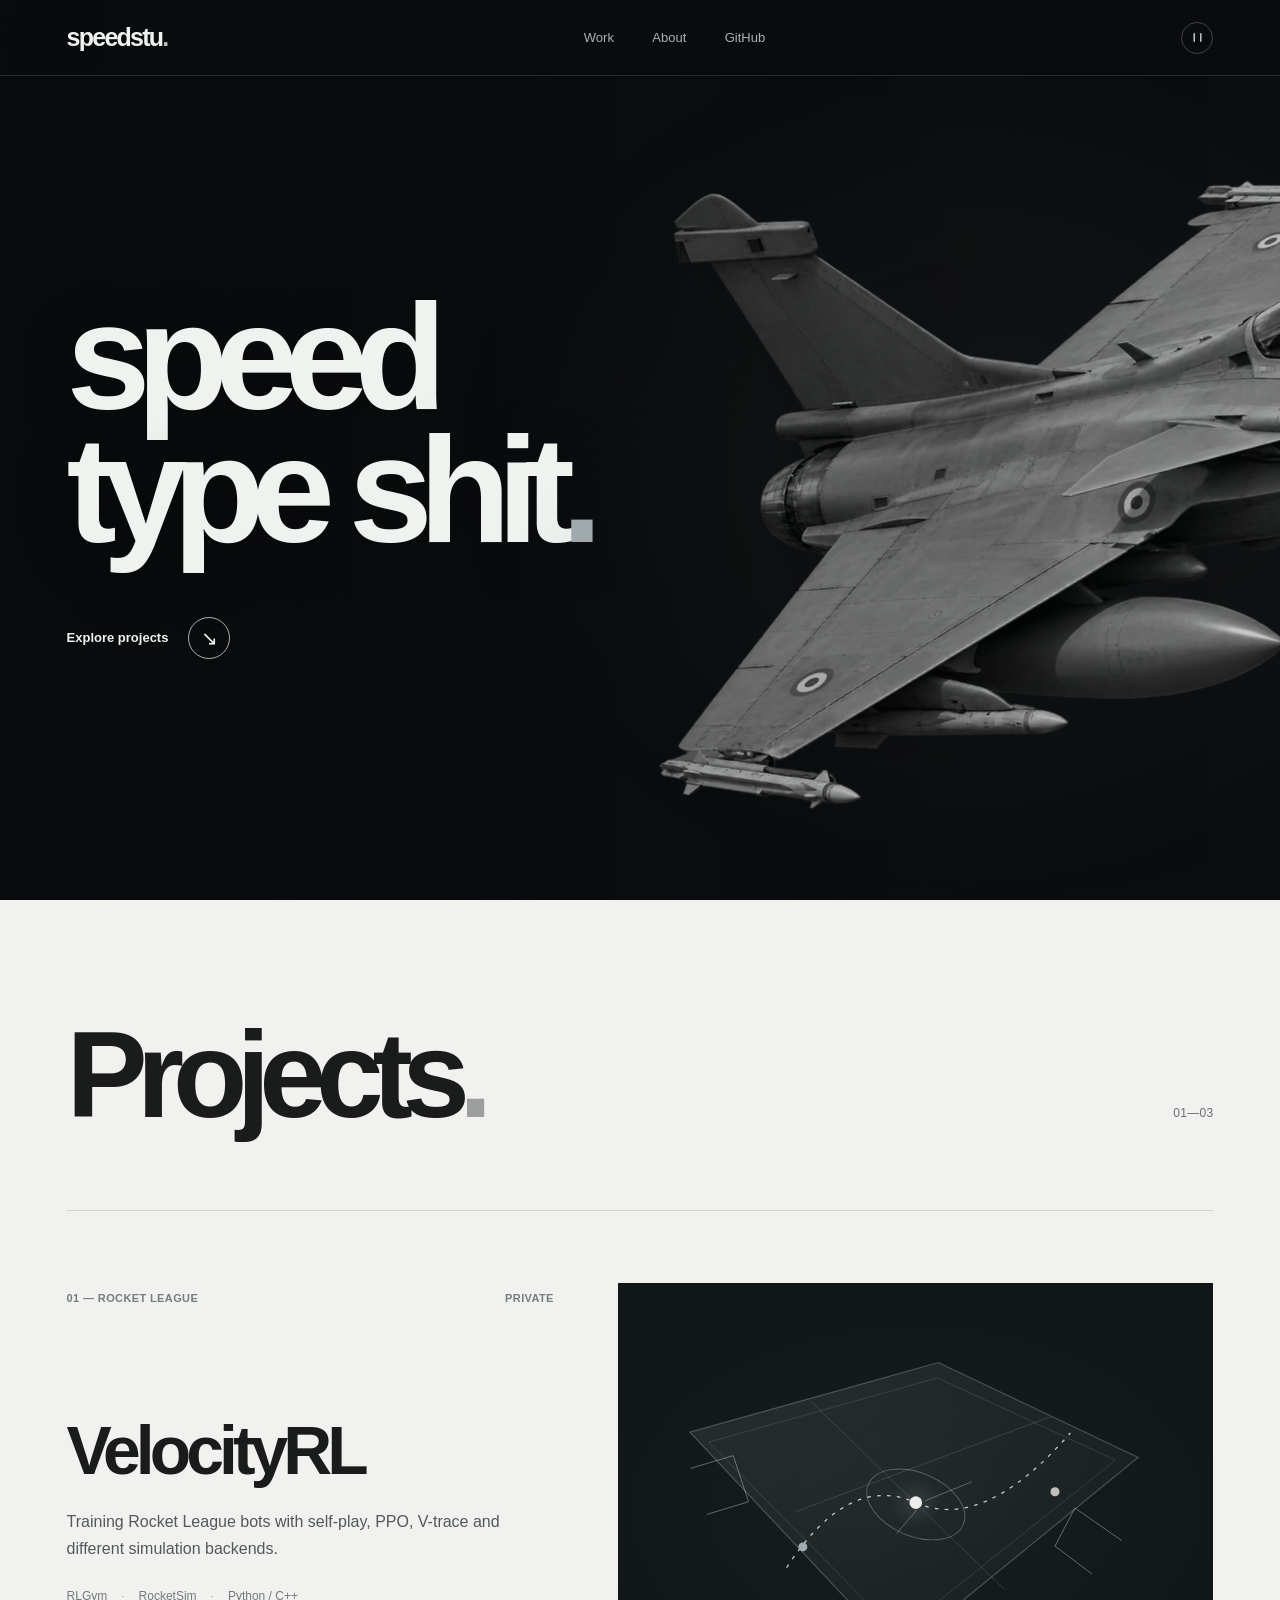
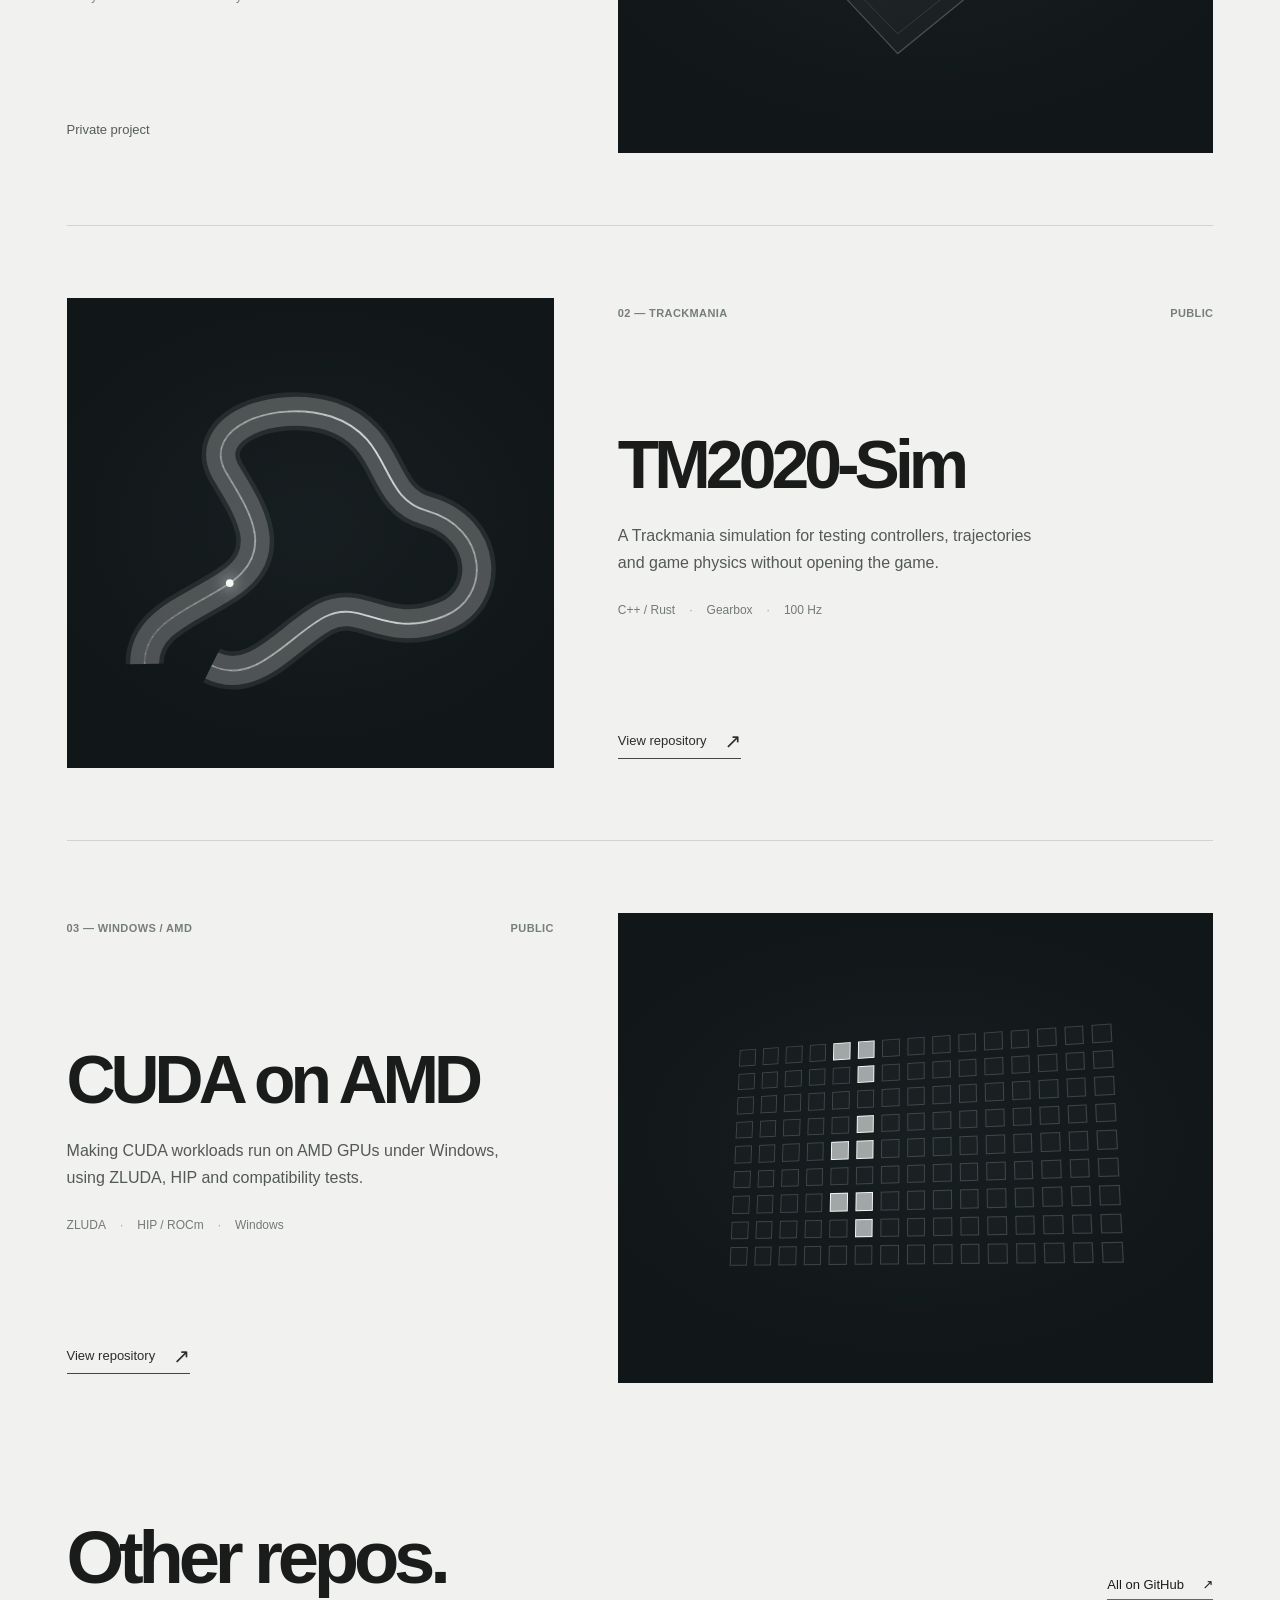
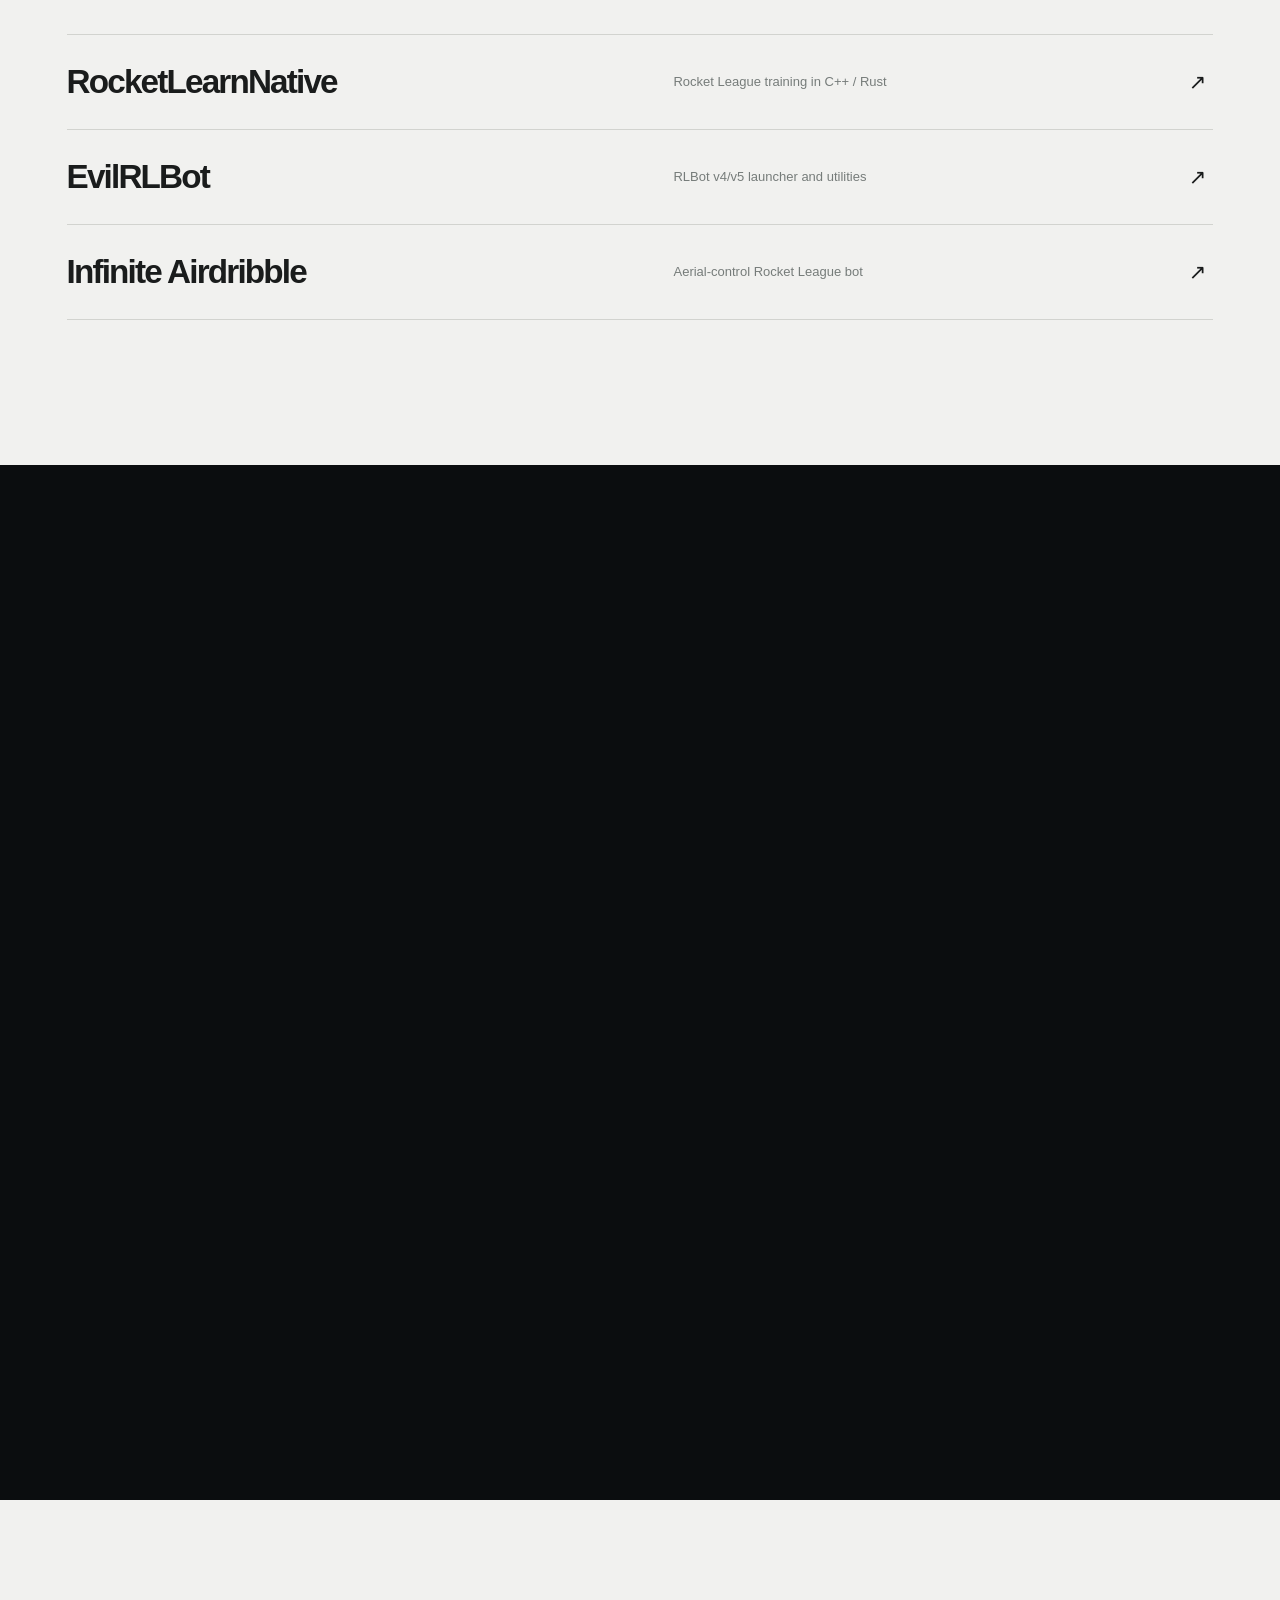
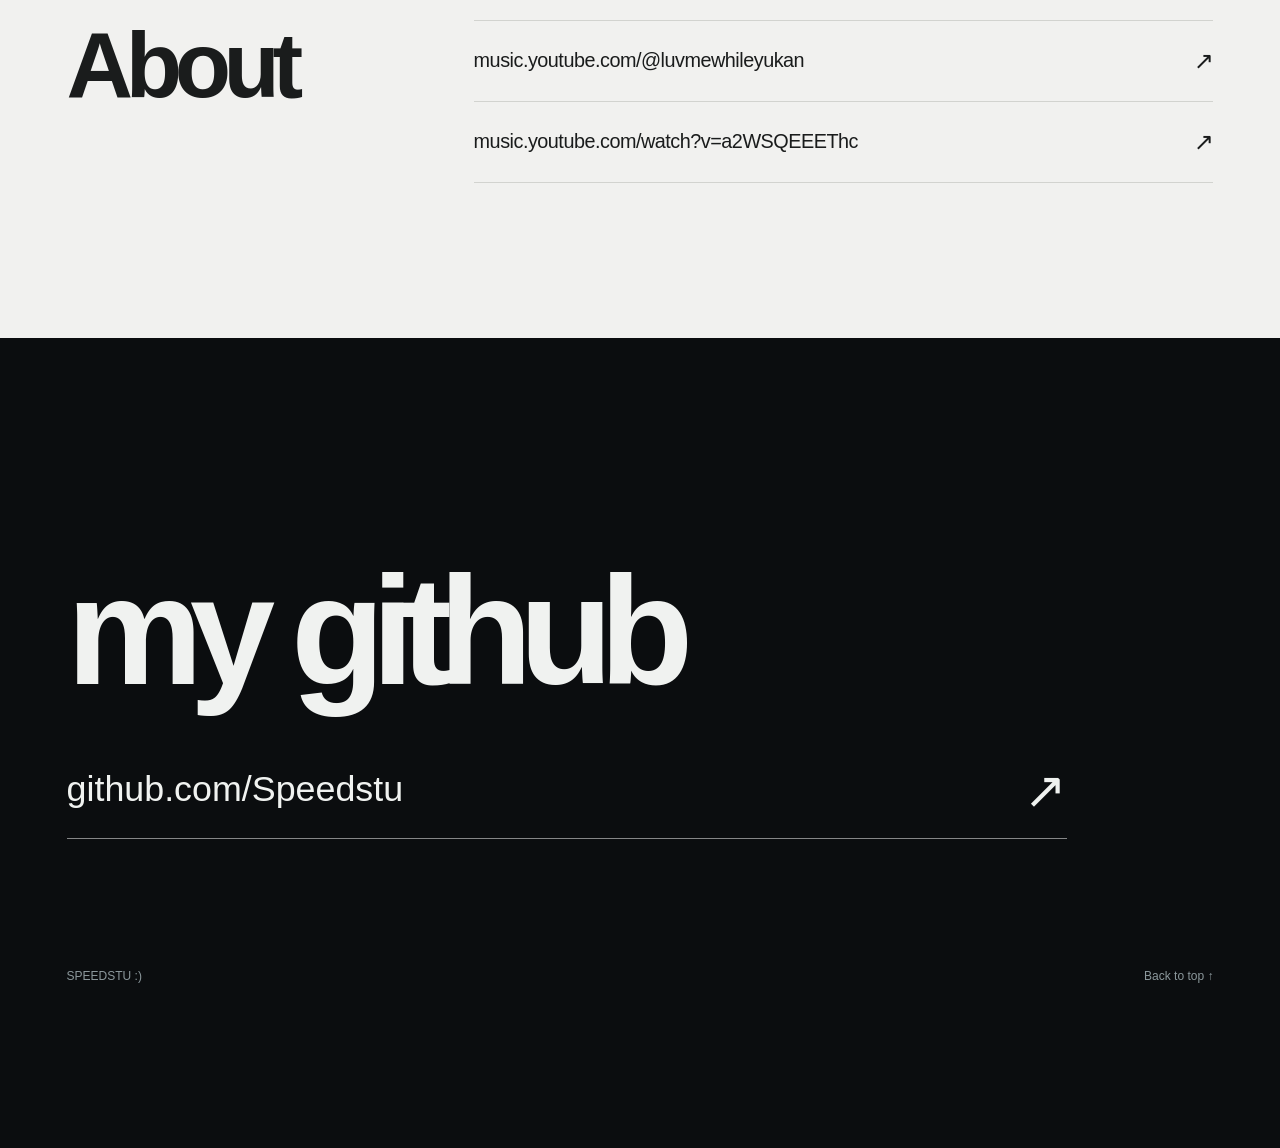
==== index.html @ c6d56dfe "Build editorial V10 with curated gallery and clean Marin interlude" ====
<!doctype html>
<html lang="en">
<head>
  <meta charset="utf-8">
  <meta name="viewport" content="width=device-width, initial-scale=1">
  <meta name="theme-color" content="#090b0e">
  <meta name="color-scheme" content="dark">
  <meta name="speedstu-version" content="10.0 — Editorial">
  <meta name="description" content="Speedstu. Rocket League bots, Trackmania simulation, and AMD GPU projects. Personal work, experiments, and code.">
  <meta property="og:type" content="website">
  <meta property="og:locale" content="en_US">
  <meta property="og:title" content="Speedstu — Projects">
  <meta property="og:description" content="Rocket League bots, racing simulations, and AMD GPU experiments.">
  <meta property="og:image" content="https://speedstu.tech/assets/hero-rafale.webp">
  <link rel="canonical" href="https://speedstu.tech/">
  <link rel="icon" href="assets/favicon.svg" type="image/svg+xml">
  <link rel="preload" as="image" type="image/webp" href="assets/rafale-v1.webp">
  <link rel="stylesheet" href="v10.css?v=10.0.0">
  <script src="v10.js?v=10.0.0" defer></script>
  <title>Speedstu — Projects</title>
</head>
<body>
  <a href="#projects" class="skip-link">Skip to projects</a>
  <div class="scene" aria-hidden="true">
    <canvas id="scene-gl"></canvas>
    <div class="scene-noise"></div>
    <div class="scene-glow"></div>
    <img id="scene-aircraft" src="assets/rafale-v1.webp" alt="" width="1650" height="929" decoding="async">
    <div class="scene-manga" id="scene-manga">
      <img src="assets/marin-kitagawa.webp" alt="" width="1920" height="1378" decoding="async" loading="lazy">
    </div>
    <div class="scene-shade"></div>
  </div>
  <div class="scroll-meter" aria-hidden="true"><span id="scroll-fill"></span></div>

  <header class="site-header" id="site-header">
    <a class="identity" href="#home" aria-label="Speedstu, back to top">speedstu<span class="identity-dot">.</span></a>
    <nav class="desktop-navigation" aria-label="Main navigation">
      <a href="#projects">Work</a>
      <a href="#about">About</a>
      <a href="#contact">GitHub</a>
    </nav>
    <div class="header-controls">
      <button id="motion-toggle" class="motion-toggle" type="button" aria-label="Pause background motion" aria-pressed="false">
        <svg viewBox="0 0 16 16" aria-hidden="true"><path d="M4.5 4v8m7-8v8" stroke="currentColor" stroke-width="1.5" stroke-linecap="round"/></svg>
        <span id="motion-label">Motion on</span>
      </button>
      <button class="menu-button" id="menu-toggle" type="button" aria-label="Open menu" aria-expanded="false" aria-controls="mobile-menu"><span></span><span></span></button>
    </div>
  </header>
  <nav class="mobile-menu" id="mobile-menu" aria-label="Mobile navigation" hidden>
    <a href="#projects">Work</a>
    <a href="#about">About</a>
    <a href="#contact">GitHub</a>
  </nav>

  <main id="page">
    <section class="hero" id="home" data-scene="flight">
      <div class="hero-center container">
        <h1>speed<br>type shit<span class="period">.</span></h1>
        <a class="round-link" href="#projects"><span>Explore projects</span><b aria-hidden="true">↘</b></a>
      </div>
    </section>

    <section class="projects" id="projects" data-scene="flow">
      <div class="container">
        <div class="section-heading reveal"><h2>Projects<span class="period">.</span></h2><span>01—03</span></div>

        <article class="feature reveal" id="project-velocity" data-project="arena" aria-labelledby="velocity-title">
          <div class="feature-copy">
            <div class="feature-top"><span>01 — ROCKET LEAGUE</span><span>PRIVATE</span></div>
            <div class="feature-main">
              <h3 id="velocity-title">VelocityRL</h3>
              <p>Training Rocket League bots with self-play, PPO, V-trace and different simulation backends.</p>
              <div class="tech-list"><span>RLGym</span><span>RocketSim</span><span>Python / C++</span></div>
            </div>
            <div class="feature-footer"><span>Private project</span></div>
          </div>
          <div class="feature-art arena-art" aria-label="Interactive illustrative Rocket League arena diagram" role="img">
            <svg class="arena-svg" viewBox="0 0 640 520" aria-hidden="true">
              <defs><linearGradient id="arena-floor" x1="0" y1="0" x2="1" y2="1"><stop stop-color="#ffffff" stop-opacity=".09"/><stop offset="1" stop-color="#ffffff" stop-opacity=".008"/></linearGradient></defs>
              <path d="M70 165 L345 88 L566 193 L300 410 Z" fill="url(#arena-floor)" stroke="#ffffff" stroke-opacity=".22" stroke-width="1.3"/>
              <path d="M91 176 L344 105 L541 196 L300 388 Z" fill="none" stroke="white" stroke-opacity=".13"/>
              <path d="M205 132 L418 339 M187 253 L469 148" stroke="white" stroke-opacity=".14"/>
              <ellipse cx="320" cy="245" rx="57" ry="35" transform="rotate(23 320 245)" stroke="white" stroke-opacity=".28" fill="none"/>
              <path d="M71 205 L118 191 L135 242 L89 256 M515 322 L474 291 L496 249 L548 285" fill="none" stroke="#ffffff" stroke-opacity=".38"/>
              <path class="arena-trajectory" d="M177 315 Q245 210 320 243 T491 166" fill="none" stroke="white" stroke-opacity=".75" stroke-width="1.4" stroke-dasharray="4 7"/>
              <circle class="arena-ball-glow" cx="320" cy="243" r="19" fill="#fff" fill-opacity=".075"/>
              <circle class="arena-ball" cx="320" cy="243" r="7" fill="#ececeb"/>
              <path d="M330 241 L382 220 M321 251 L299 277" stroke="white" stroke-opacity=".32"/>
              <circle class="arena-player" cx="195" cy="292" r="5" fill="#9fabae"/>
              <circle cx="474" cy="231" r="5" fill="#c1bdba"/>
            </svg>
          </div>
        </article>

        <article class="feature reveal" id="project-track" data-project="track" aria-labelledby="track-title">
          <div class="feature-copy">
            <div class="feature-top"><span>02 — TRACKMANIA</span><span>PUBLIC</span></div>
            <div class="feature-main">
              <h3 id="track-title">TM2020-Sim</h3>
              <p>A Trackmania simulation for testing controllers, trajectories and game physics without opening the game.</p>
              <div class="tech-list"><span>C++ / Rust</span><span>Gearbox</span><span>100 Hz</span></div>
            </div>
            <div class="feature-footer"><a href="https://github.com/Speedstu/TM2020-Sim-V1" target="_blank" rel="noopener noreferrer">View repository <span aria-hidden="true">↗</span></a></div>
          </div>
          <div class="feature-art track-art" aria-label="Animated illustrative racing trajectory diagram" role="img">
            <svg viewBox="0 0 640 520" aria-hidden="true" class="track-svg">
              <defs><linearGradient id="path-glow" x1="0" x2="1"><stop stop-color="#ffffff" stop-opacity=".13"/><stop offset=".7" stop-color="#ffffff" stop-opacity=".75"/><stop offset="1" stop-color="#ffffff" stop-opacity=".4"/></linearGradient></defs>
              <path d="M102 432 C101 378 160 361 209 329 C277 286 240 232 208 179 C177 122 270 84 347 107 C430 135 408 213 473 231 C554 254 557 345 496 369 C418 401 388 345 339 370 C292 394 247 462 190 434" fill="none" stroke="#ffffff" stroke-opacity=".08" stroke-width="50"/>
              <path d="M102 432 C101 378 160 361 209 329 C277 286 240 232 208 179 C177 122 270 84 347 107 C430 135 408 213 473 231 C554 254 557 345 496 369 C418 401 388 345 339 370 C292 394 247 462 190 434" fill="none" stroke="#ffffff" stroke-opacity=".19" stroke-width="38"/>
              <path d="M102 432 C101 378 160 361 209 329 C277 286 240 232 208 179 C177 122 270 84 347 107 C430 135 408 213 473 231 C554 254 557 345 496 369 C418 401 388 345 339 370 C292 394 247 462 190 434" fill="none" stroke="#ffffff" stroke-opacity=".25" stroke-dasharray="3 9" stroke-width="1.2"/>
              <path id="track-path" d="M102 432 C101 378 160 361 209 329 C277 286 240 232 208 179 C177 122 270 84 347 107 C430 135 408 213 473 231 C554 254 557 345 496 369 C418 401 388 345 339 370 C292 394 247 462 190 434" fill="none" stroke="url(#path-glow)" stroke-width="2.5"/>
              <circle class="track-runner-glow" cx="102" cy="432" r="16" fill="white" fill-opacity=".09"/>
              <circle class="track-runner" cx="102" cy="432" r="5" fill="#f6f6f3"/>
            </svg>
          </div>
        </article>

        <article class="feature reveal" id="project-cuda" data-project="compute" aria-labelledby="cuda-title">
          <div class="feature-copy">
            <div class="feature-top"><span>03 — WINDOWS / AMD</span><span>PUBLIC</span></div>
            <div class="feature-main">
              <h3 id="cuda-title">CUDA on AMD</h3>
              <p>Making CUDA workloads run on AMD GPUs under Windows, using ZLUDA, HIP and compatibility tests.</p>
              <div class="tech-list"><span>ZLUDA</span><span>HIP / ROCm</span><span>Windows</span></div>
            </div>
            <div class="feature-footer"><a href="https://github.com/Speedstu/CUDA-for-AMD-Windows" target="_blank" rel="noopener noreferrer">View repository <span aria-hidden="true">↗</span></a></div>
          </div>
          <div class="feature-art compute-art" aria-label="Interactive abstract GPU compute-grid diagram" role="img">
            <div class="compute-matrix" id="compute-matrix" aria-hidden="true"></div>
          </div>
        </article>
      </div>
    </section>

    <section class="more" id="more" data-scene="flow">
      <div class="container">
        <div class="more-head reveal"><h2>Other repos.</h2><a href="https://github.com/Speedstu?tab=repositories" target="_blank" rel="noopener noreferrer">All on GitHub <span aria-hidden="true">↗</span></a></div>
        <div class="repo-list">
          <a class="repo-item reveal" href="https://github.com/Speedstu/RocketLearnNative" target="_blank" rel="noopener noreferrer"><span class="repo-name">RocketLearnNative</span><span class="repo-desc">Rocket League training in C++ / Rust</span><span class="repo-arrow">↗</span></a>
          <a class="repo-item reveal" href="https://github.com/Speedstu/EvilRLBot" target="_blank" rel="noopener noreferrer"><span class="repo-name">EvilRLBot</span><span class="repo-desc">RLBot v4/v5 launcher and utilities</span><span class="repo-arrow">↗</span></a>
          <a class="repo-item reveal" href="https://github.com/Speedstu/infinite-airdribble-rocket-league-bot" target="_blank" rel="noopener noreferrer"><span class="repo-name">Infinite Airdribble</span><span class="repo-desc">Aerial-control Rocket League bot</span><span class="repo-arrow">↗</span></a>
        </div>
      </div>
    </section>

    <section class="marin-section" id="marin" data-scene="manga"
      role="img" aria-label="Full-screen monochrome manga illustration of Marin Kitagawa"></section>

    <section class="intro" id="about" data-scene="about">
      <div class="container intro-grid">
        <h2>About</h2>
        <div class="music-links">
          <a href="https://music.youtube.com/@luvmewhileyukan" target="_blank" rel="noopener noreferrer">
            <span>music.youtube.com/@luvmewhileyukan</span><span aria-hidden="true">↗</span>
          </a>
          <a href="https://music.youtube.com/watch?v=a2WSQEEEThc" target="_blank" rel="noopener noreferrer">
            <span>music.youtube.com/watch?v=a2WSQEEEThc</span><span aria-hidden="true">↗</span>
          </a>
        </div>
      </div>
    </section>

    <section class="contact" id="contact" data-scene="finish">
      <div class="container contact-inner">
        <h2>my github</h2>
        <a class="contact-cta" href="https://github.com/Speedstu" target="_blank" rel="noopener noreferrer"><span>github.com/Speedstu</span><span class="contact-arrow" aria-hidden="true">↗</span></a>
        <div class="contact-bottom"><span>SPEEDSTU :)</span><a href="#home">Back to top ↑</a></div>
      </div>
    </section>
  </main>
</body>
</html>
---- v10.css ----
/* speedstu.tech / Editorial v10
   Built on a restrained system: one font, two backgrounds, one accent tone.
   A reference to editorial portfolio templates, not a template clone. */
:root{
  color-scheme:light dark;
  --night:#0b0d0f;
  --night-soft:#111518;
  --paper:#f1f1ef;
  --paper-ink:#1a1c1c;
  --paper-muted:#696e6e;
  --ink:#f0f2f0;
  --muted:#a7adad;
  --stroke:rgba(255,255,255,.16);
  --paper-stroke:#d2d3cf;
  --side:clamp(24px,5.2vw,90px);
  --ease:cubic-bezier(.22,1,.36,1);
}
*,*::before,*::after{box-sizing:border-box}
html{scroll-behavior:smooth;scroll-padding-top:74px}
body{margin:0;overflow-x:clip;background:var(--night);color:var(--ink);font-family:"Helvetica Neue",Arial,system-ui,sans-serif;-webkit-font-smoothing:antialiased}
a{color:inherit;text-decoration:none}
button{font:inherit;cursor:pointer}
a:focus-visible,button:focus-visible{outline:2px solid #fff;outline-offset:4px}
h1,h2,h3,p{margin:0}
::selection{color:#101212;background:#f1f1ed}
.container{max-width:1600px;padding-inline:var(--side);margin-inline:auto}
.skip-link{position:fixed;top:-150px;left:22px;background:white;color:black;padding:13px 18px;z-index:1000}
.skip-link:focus{top:20px}

/* One shared animated composition. Project content always remains legible. */
.scene{position:fixed;inset:0;overflow:hidden;background:var(--night);pointer-events:none;z-index:0;isolation:isolate}
.scene-glow,.scene-noise,.scene-shade,.scene-manga{position:absolute;inset:0}
#scene-gl{position:absolute;inset:0;width:100%;height:100%;opacity:.72;pointer-events:none}
.scene-glow{background:radial-gradient(ellipse 58% 66% at 78% 52%,rgba(65,71,73,.15),transparent 73%)}
.scene-noise{opacity:.11;z-index:4;background-image:url("data:image/svg+xml,%3Csvg viewBox='0 0 180 180' xmlns='http://www.w3.org/2000/svg'%3E%3Cfilter id='f'%3E%3CfeTurbulence type='fractalNoise' baseFrequency='.72' numOctaves='3' seed='6' stitchTiles='stitch'/%3E%3C/filter%3E%3Crect width='100%25' height='100%25' filter='url(%23f)' opacity='.18'/%3E%3C/svg%3E");mix-blend-mode:soft-light}
#scene-aircraft{position:absolute;left:50%;top:50%;z-index:2;width:min(126vw,1900px);max-width:none;height:auto;object-fit:contain;transform:translate(-50%,-50%);opacity:.8;filter:grayscale(1) contrast(1.04) drop-shadow(0 20px 40px rgba(0,0,0,.16));will-change:transform,opacity}
.scene-manga{z-index:3;opacity:0;visibility:hidden;background:#f7f7f5}
.scene-manga img{width:100%;height:100%;display:block;object-fit:cover;object-position:50% 43%;filter:grayscale(1);transform:scale(1.04);will-change:transform}
.scene-shade{z-index:5;opacity:.45;background:linear-gradient(90deg,rgba(5,7,8,.55) 0%,rgba(7,8,9,.16) 62%,transparent 95%);transition:opacity .35s ease}
.scroll-meter{position:fixed;inset:0 0 auto;height:2px;pointer-events:none;z-index:95}
.scroll-meter span{display:block;width:100%;height:100%;background:#e9f0ee;transform-origin:left center;transform:scaleX(0)}
main{position:relative;z-index:2}

/* Header: fixed dark navigation; no huge panels, badges or fake telemetry. */
.site-header{position:fixed;left:0;right:0;top:0;height:76px;padding:0 var(--side);display:flex;align-items:center;justify-content:space-between;z-index:90;background:rgba(10,12,14,.81);border-bottom:1px solid rgba(255,255,255,.12);backdrop-filter:blur(17px)}
.site-header.is-scrolled{height:70px;background:rgba(10,12,14,.95)}
.identity{font-size:25px;letter-spacing:-.07em;font-weight:745;line-height:1}
.identity-dot{color:#b5bdbe}
.desktop-navigation{display:flex;align-items:center;gap:clamp(25px,3vw,52px)}
.desktop-navigation a{color:#abb2b2;font-weight:520;font-size:13px;transition:color .25s;position:relative}
.desktop-navigation a:hover,.desktop-navigation a.is-active{color:#fff}
.desktop-navigation a::after{content:"";position:absolute;bottom:-13px;left:0;width:100%;height:1px;background:#fff;transform:scaleX(0);transform-origin:left;transition:transform .3s var(--ease)}
.desktop-navigation a:hover::after,.desktop-navigation a.is-active::after{transform:scaleX(1)}
.header-controls{display:flex;align-items:center;gap:16px}
.motion-toggle{width:32px;height:32px;border:1px solid rgba(255,255,255,.22);border-radius:50%;display:grid;place-items:center;background:transparent;color:#cdd2d2;transition:color .25s,border-color .25s}
.motion-toggle:hover{color:white;border-color:white}
.motion-toggle svg{display:block;width:15px;height:15px;fill:none}
.motion-toggle span{position:absolute;width:1px;height:1px;overflow:hidden;clip-path:inset(50%);white-space:nowrap}
.menu-button{display:none;width:32px;height:34px;position:relative;border:0;background:transparent;padding:0}
.menu-button span{position:absolute;right:0;height:1.5px;width:25px;background:#fff;transition:transform .32s var(--ease)}
.menu-button span:first-child{top:12px}.menu-button span:last-child{top:22px}
.menu-button[aria-expanded=true] span:first-child{transform:translateY(5px) rotate(45deg)}
.menu-button[aria-expanded=true] span:last-child{transform:translateY(-5px) rotate(-45deg)}
.mobile-menu[hidden]{display:none}
.mobile-menu{position:fixed;inset:69px 0 auto;padding:12px var(--side) 35px;background:#0c0e10;z-index:85;border-bottom:1px solid var(--stroke)}
.mobile-menu a{display:block;font-size:32px;letter-spacing:-.06em;font-weight:640;padding:15px 0;border-bottom:1px solid var(--stroke)}

/* Hero: keep the user's two-line identity, nothing superfluous. */
.hero{position:relative;min-height:660px;height:100svh;display:flex;align-items:center;isolation:isolate}
.hero-center{width:100%;padding-top:50px}
.hero h1{max-width:970px;font-size:clamp(85px,11.8vw,182px);font-weight:730;letter-spacing:-.093em;line-height:.88;text-wrap:balance;text-shadow:0 10px 60px rgba(0,0,0,.23)}
.period{color:#a0a9ac}
.round-link{display:inline-flex;align-items:center;gap:20px;font-size:13px;font-weight:570;margin-top:60px}
.round-link b{width:42px;height:42px;border-radius:50%;display:grid;place-items:center;border:1px solid rgba(255,255,255,.65);font-size:20px;font-weight:400;transition:transform .35s var(--ease),background .25s,color .25s}
.round-link:hover b{transform:rotate(45deg);background:white;color:#17191a}

/* Project exhibition: neutral light gallery, not a dashboard. */
.projects,.more,.intro{background:var(--paper);color:var(--paper-ink);position:relative}
.projects{padding:120px 0 30px}
.section-heading{display:flex;justify-content:space-between;align-items:end;margin-bottom:78px}
.section-heading h2{font-size:clamp(75px,9.5vw,146px);font-weight:690;line-height:.92;letter-spacing:-.09em}
.section-heading h2 .period{color:#9b9e9d}
.section-heading>span{font-size:12px;color:var(--paper-muted);letter-spacing:.025em;padding-bottom:12px}
/* Large, self-contained work entries without rounded cards or borders. */
.feature{display:grid;grid-template-columns:minmax(0,.9fr) minmax(0,1.1fr);align-items:stretch;gap:clamp(28px,5vw,84px);padding:72px 0;border-top:1px solid var(--paper-stroke);min-height:550px}
.feature-copy{display:flex;flex-direction:column;justify-content:space-between;padding:9px 0;gap:22px;min-width:0}
.feature-top{display:flex;justify-content:space-between;gap:15px;color:#767e7d;font-size:11px;letter-spacing:.035em;font-weight:560}
.feature-main{margin:auto 0}
.feature-main h3{font-size:clamp(48px,5.3vw,82px);font-weight:680;letter-spacing:-.073em;line-height:.99;margin-bottom:24px;overflow-wrap:anywhere}
.feature-main p{max-width:440px;color:#535957;line-height:1.7;font-size:clamp(15px,1.25vw,18px)}
.tech-list{display:flex;flex-wrap:wrap;gap:8px 14px;margin-top:27px;color:#737a79;font-size:12px}
.tech-list span:not(:last-child)::after{content:"·";margin-left:14px;color:#a3a8a5}
.feature-footer{border:0;color:#555c5a;font-size:13px;min-height:28px;display:flex;align-items:center}
.feature-footer a{font-size:13px;display:inline-flex;align-items:center;gap:18px;padding-bottom:5px;border-bottom:1px solid #434846;color:#292d2b;transition:gap .3s var(--ease)}
.feature-footer a:hover{gap:27px}
.feature-footer a span{font-size:20px}
.feature-art{align-self:center;position:relative;min-height:470px;aspect-ratio:1.33;overflow:hidden;background:#111719;isolation:isolate}
.feature-art::before{content:"";position:absolute;inset:0;background:radial-gradient(ellipse 80% 65% at 50% 48%,rgba(105,127,131,.07),transparent 72%);pointer-events:none}
#project-track .feature-art{order:-1}
#project-track .feature-copy{padding:9px 0}
.arena-svg,.track-svg{position:absolute;inset:0;width:100%;height:100%}
.arena-svg{transform:perspective(800px) rotateX(calc(var(--tilt-y,0)*5deg)) rotateY(calc(var(--tilt-x,0)*5deg));transition:transform .3s var(--ease)}
.arena-ball-glow,.track-runner-glow{filter:blur(8px)}
.arena-ball{transition:transform .16s ease;transform:translate(var(--ball-x,0px),var(--ball-y,0px))}
.arena-trajectory{animation:dash 12s linear infinite}
@keyframes dash{to{stroke-dashoffset:-200}}
.arena-player{animation:pulse 3s ease-in-out infinite;transform-origin:195px 292px}
@keyframes pulse{50%{opacity:.4;transform:scale(1.8)}}
.track-runner{filter:drop-shadow(0 0 8px rgba(255,255,255,.45))}
.compute-art{display:grid;place-items:center}
.compute-matrix{width:min(67%,390px);display:grid;grid-template-columns:repeat(15,minmax(0,1fr));gap:clamp(4px,.6vw,8px);transform:perspective(750px) rotateX(11deg) rotateY(-12deg);transition:transform .4s var(--ease)}
.compute-pixel{aspect-ratio:1;border:1px solid rgba(255,255,255,.17);background:rgba(255,255,255,.015);transition:background .35s,border-color .35s}
.compute-pixel.is-lit{background:rgba(234,242,239,.65);border-color:rgba(255,255,255,.9)}
.feature:hover .feature-art::after{content:"";position:absolute;inset:0;pointer-events:none;border:1px solid rgba(255,255,255,.12)}

/* Source list: editorial rules only, no fake case-study cards. */
.more{padding:30px 0 145px}
.more-head{display:flex;justify-content:space-between;align-items:end;gap:30px;padding-bottom:34px}
.more-head h2{font-size:clamp(43px,5.8vw,76px);font-weight:660;letter-spacing:-.07em}
.more-head>a{font-size:13px;border-bottom:1px solid #626765;padding-bottom:7px;white-space:nowrap}
.more-head>a span{margin-left:15px}
.repo-list{border-top:1px solid var(--paper-stroke)}
.repo-item{display:grid;grid-template-columns:1.1fr .9fr 32px;gap:24px;align-items:center;padding:28px 7px 28px 0;border-bottom:1px solid var(--paper-stroke);transition:padding-left .35s var(--ease),background .3s}
.repo-item:hover{padding-left:12px;background:rgba(25,30,31,.03)}
.repo-name{font-size:clamp(23px,2.6vw,34px);font-weight:635;letter-spacing:-.055em}
.repo-desc{color:#767c7a;font-size:13px}
.repo-arrow{font-size:21px;justify-self:end;transition:transform .3s}
.repo-item:hover .repo-arrow{transform:translate(4px,-4px)}

/* One silent, edge-to-edge manga chapter — not a third "card". */
.marin-section{min-height:800px;height:115svh;position:relative;pointer-events:none;background:transparent}

/* About: just the two original YouTube Music links. */
.intro{padding:120px 0 155px}
.intro-grid{display:grid;grid-template-columns:minmax(150px,.7fr) minmax(0,1.7fr);gap:clamp(45px,8vw,150px);align-items:start}
.intro h2{font-size:clamp(60px,7.2vw,115px);font-weight:670;letter-spacing:-.08em;line-height:1}
.music-links{border-top:1px solid var(--paper-stroke)}
.music-links a{display:flex;align-items:center;justify-content:space-between;gap:20px;border-bottom:1px solid var(--paper-stroke);padding:26px 0;font-size:clamp(15px,1.55vw,20px);letter-spacing:-.025em;transition:padding-left .35s var(--ease),background .35s}
.music-links a:hover{padding-left:12px;background:rgba(25,30,31,.03)}
.music-links a span:first-child{overflow-wrap:anywhere;min-width:0}
.music-links a span:last-child{flex:none;font-size:24px}

/* Ending is direct and personal, not an agency pitch. */
.contact{position:relative;background:var(--night);color:#f0f2f0;min-height:90svh;display:flex;align-items:center;padding:110px 0 50px}
.contact-inner{width:100%}
.contact h2{font-size:clamp(84px,12vw,188px);line-height:.89;letter-spacing:-.087em;font-weight:700}
.contact-cta{display:flex;justify-content:space-between;align-items:center;gap:22px;max-width:1000px;font-size:clamp(22px,2.8vw,36px);border-bottom:1px solid rgba(255,255,255,.5);margin-top:60px;padding-bottom:18px;transition:padding-left .35s var(--ease)}
.contact-cta:hover{padding-left:12px}
.contact-arrow{font-size:clamp(34px,4vw,54px);transition:transform .35s}
.contact-cta:hover .contact-arrow{transform:translate(5px,-5px)}
.contact-bottom{display:flex;justify-content:space-between;align-items:center;margin-top:130px;color:#8c989c;font-size:12px}
.contact-bottom a:hover{color:#fff}

/* The text is never hidden if JS is disabled or the observer is unavailable. */
.motion-ready .reveal{opacity:0;transform:translateY(34px);transition:opacity .8s ease,transform .92s var(--ease)}
.motion-ready .reveal.visible{opacity:1;transform:none}

@media(max-width:1080px){
  .feature{gap:35px}
  .feature-art{min-height:420px}
  .feature-main h3{font-size:clamp(48px,5vw,64px)}
}
@media(max-width:800px){
  :root{--side:28px}
  .site-header{height:68px}
  .site-header.is-scrolled{height:68px}
  .desktop-navigation{display:none}
  .menu-button{display:block}
  .hero h1{font-size:clamp(74px,13vw,120px)}
  .projects{padding:95px 0 25px}
  .section-heading{margin-bottom:43px}
  .feature{grid-template-columns:1fr;gap:26px;padding:57px 0}
  .feature-copy{min-height:375px}
  .feature-art{min-height:350px;aspect-ratio:1.33}
  #project-track .feature-art{order:initial}
  .feature-main h3{font-size:clamp(52px,9vw,75px)}
  .more{padding:20px 0 110px}
  .intro-grid{grid-template-columns:1fr;gap:30px}
  .intro{padding:95px 0}
  .marin-section{height:105svh;min-height:620px}
  .scene-manga img{object-position:35% center}
}
@media(max-width:520px){
  :root{--side:21px}
  .identity{font-size:24px}
  .hero{min-height:600px}
  .hero-center{padding-top:40px}
  .hero h1{font-size:clamp(66px,15.5vw,93px);letter-spacing:-.084em}
  .round-link{margin-top:42px}
  .projects{padding:72px 0 10px}
  .section-heading h2{font-size:clamp(63px,13vw,82px)}
  .section-heading>span{padding-bottom:7px}
  .feature{padding:43px 0;gap:28px}
  .feature-copy{padding:0;min-height:360px;gap:16px}
  .feature-top{font-size:10px}
  .feature-main h3{font-size:clamp(45px,11vw,59px);margin-bottom:15px}
  .feature-main p{font-size:14px;line-height:1.7}
  .tech-list{font-size:11px;margin-top:20px}
  .feature-art{min-height:290px;aspect-ratio:1.25}
  .more{padding:26px 0 95px}
  .more-head{display:block}
  .more-head h2{font-size:51px}
  .more-head>a{display:inline-block;margin-top:18px}
  .repo-item{grid-template-columns:1fr 26px;gap:6px;padding:22px 4px 22px 0}
  .repo-name{grid-column:1;grid-row:1;font-size:23px}
  .repo-desc{grid-column:1;grid-row:2;font-size:11px}
  .repo-arrow{grid-column:2;grid-row:1/3}
  .intro{padding:85px 0 105px}
  .intro h2{font-size:62px}
  .music-links a{font-size:12px;padding:21px 0}
  .music-links a span:last-child{font-size:20px}
  .marin-section{height:100svh;min-height:580px}
  .scene-manga img{object-position:29% center}
  .contact{min-height:80svh;padding:105px 0 35px}
  .contact h2{font-size:clamp(69px,14.8vw,93px)}
  .contact-cta{font-size:21px;margin-top:40px}
  .contact-bottom{margin-top:120px}
}
@media(max-width:365px){
  .hero h1{font-size:61px}
  .section-heading h2{font-size:60px}
  .contact h2{font-size:65px}
}
@media(prefers-reduced-motion:reduce){
  *,*::before,*::after{scroll-behavior:auto!important;animation:none!important;transition-duration:.01ms!important}
  .motion-ready .reveal{opacity:1!important;transform:none!important}
  .scene-manga img{will-change:auto}
}
/* Prevent intrinsic SVG aspect ratios from widening 320px viewports. */
@media(max-width:800px){
  .feature{grid-template-columns:minmax(0,1fr)}
  .feature-art{width:100%;min-width:0}
}
/* Contain media to its grid track at every desktop breakpoint. */
.feature-art{width:100%;min-width:0}
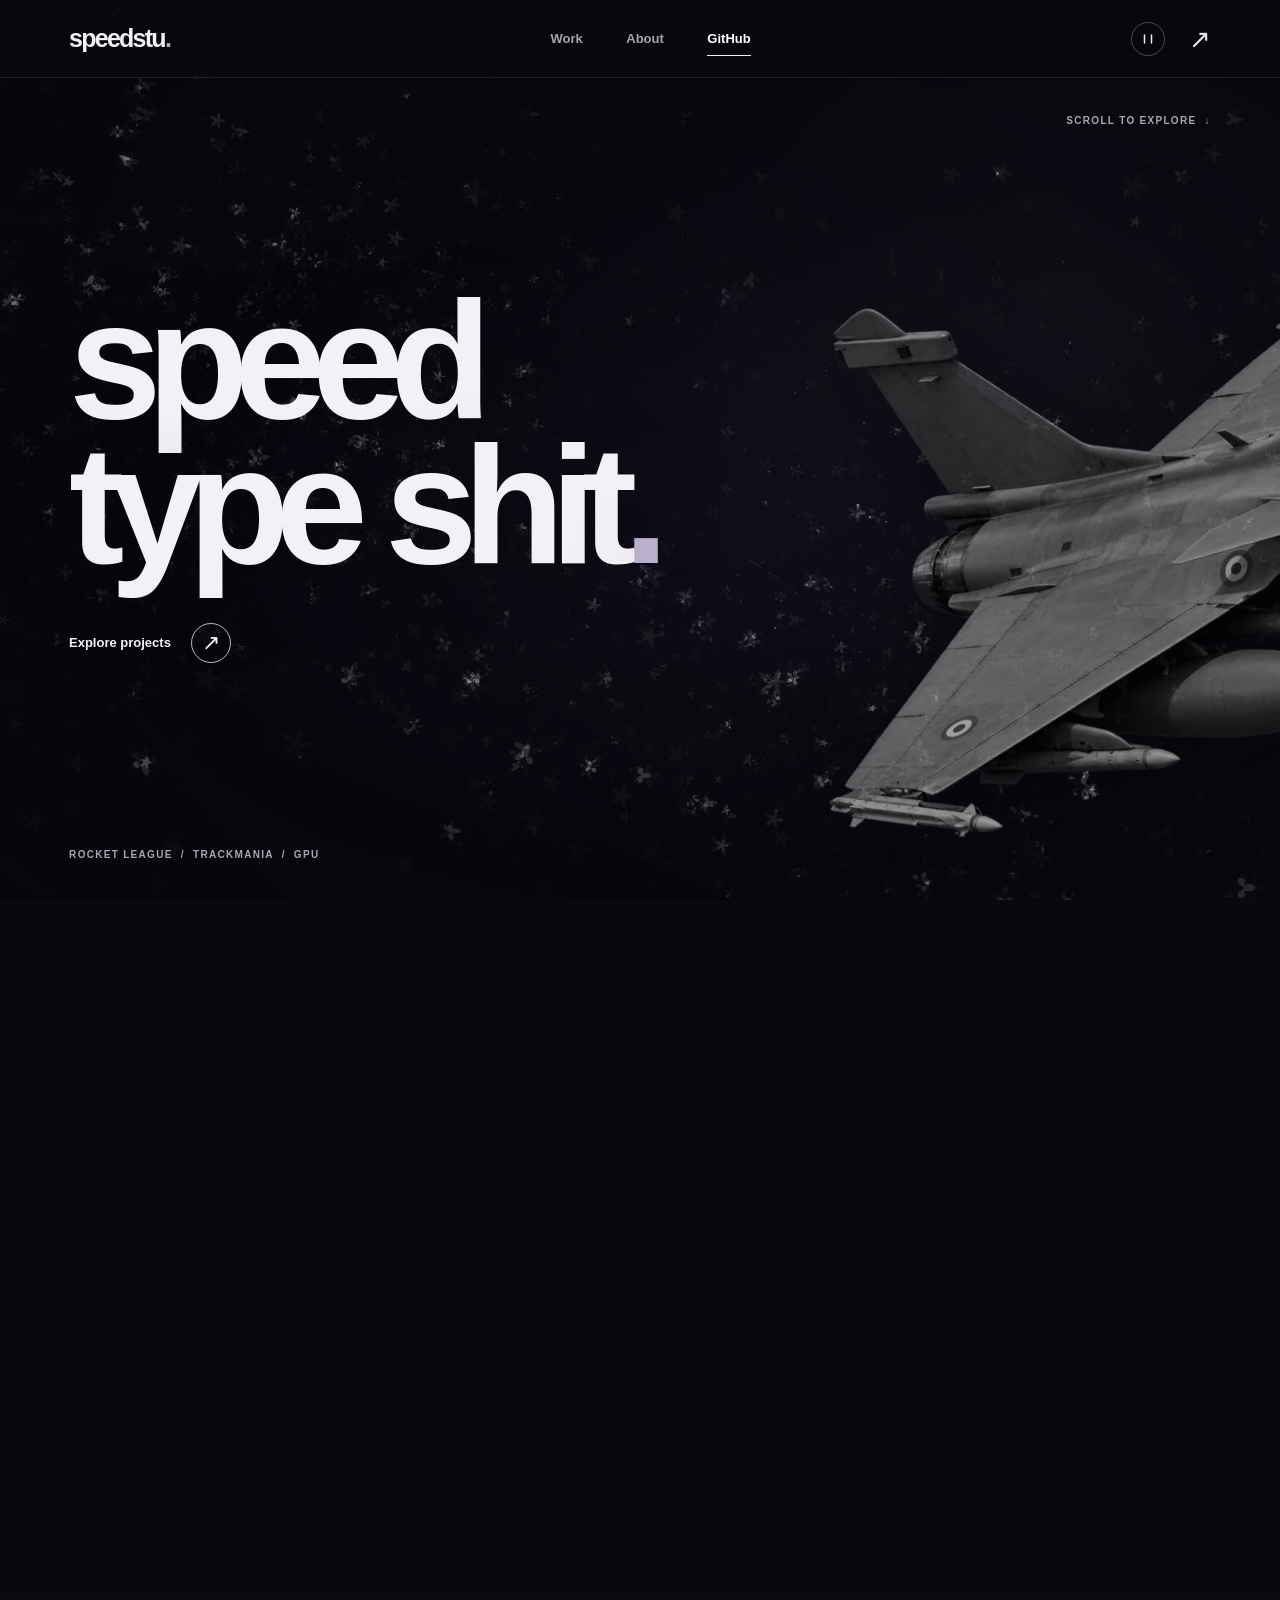
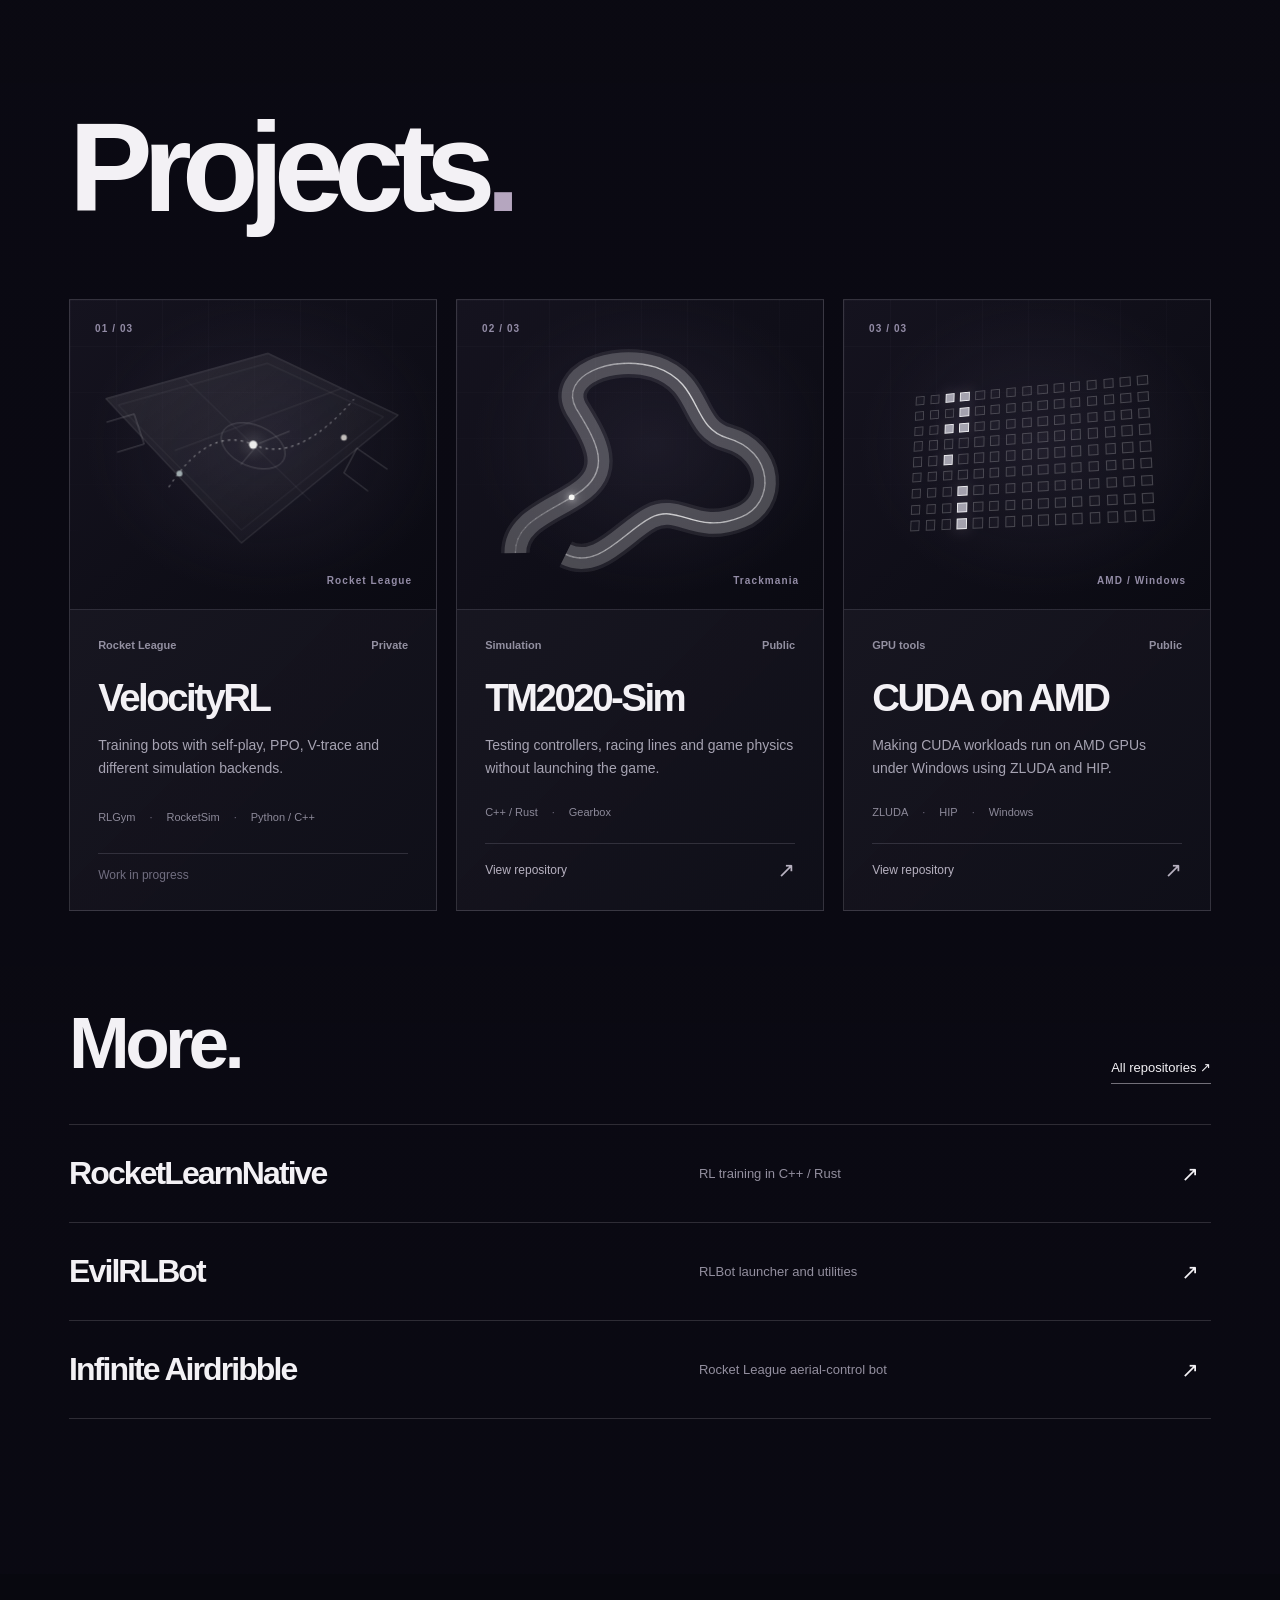
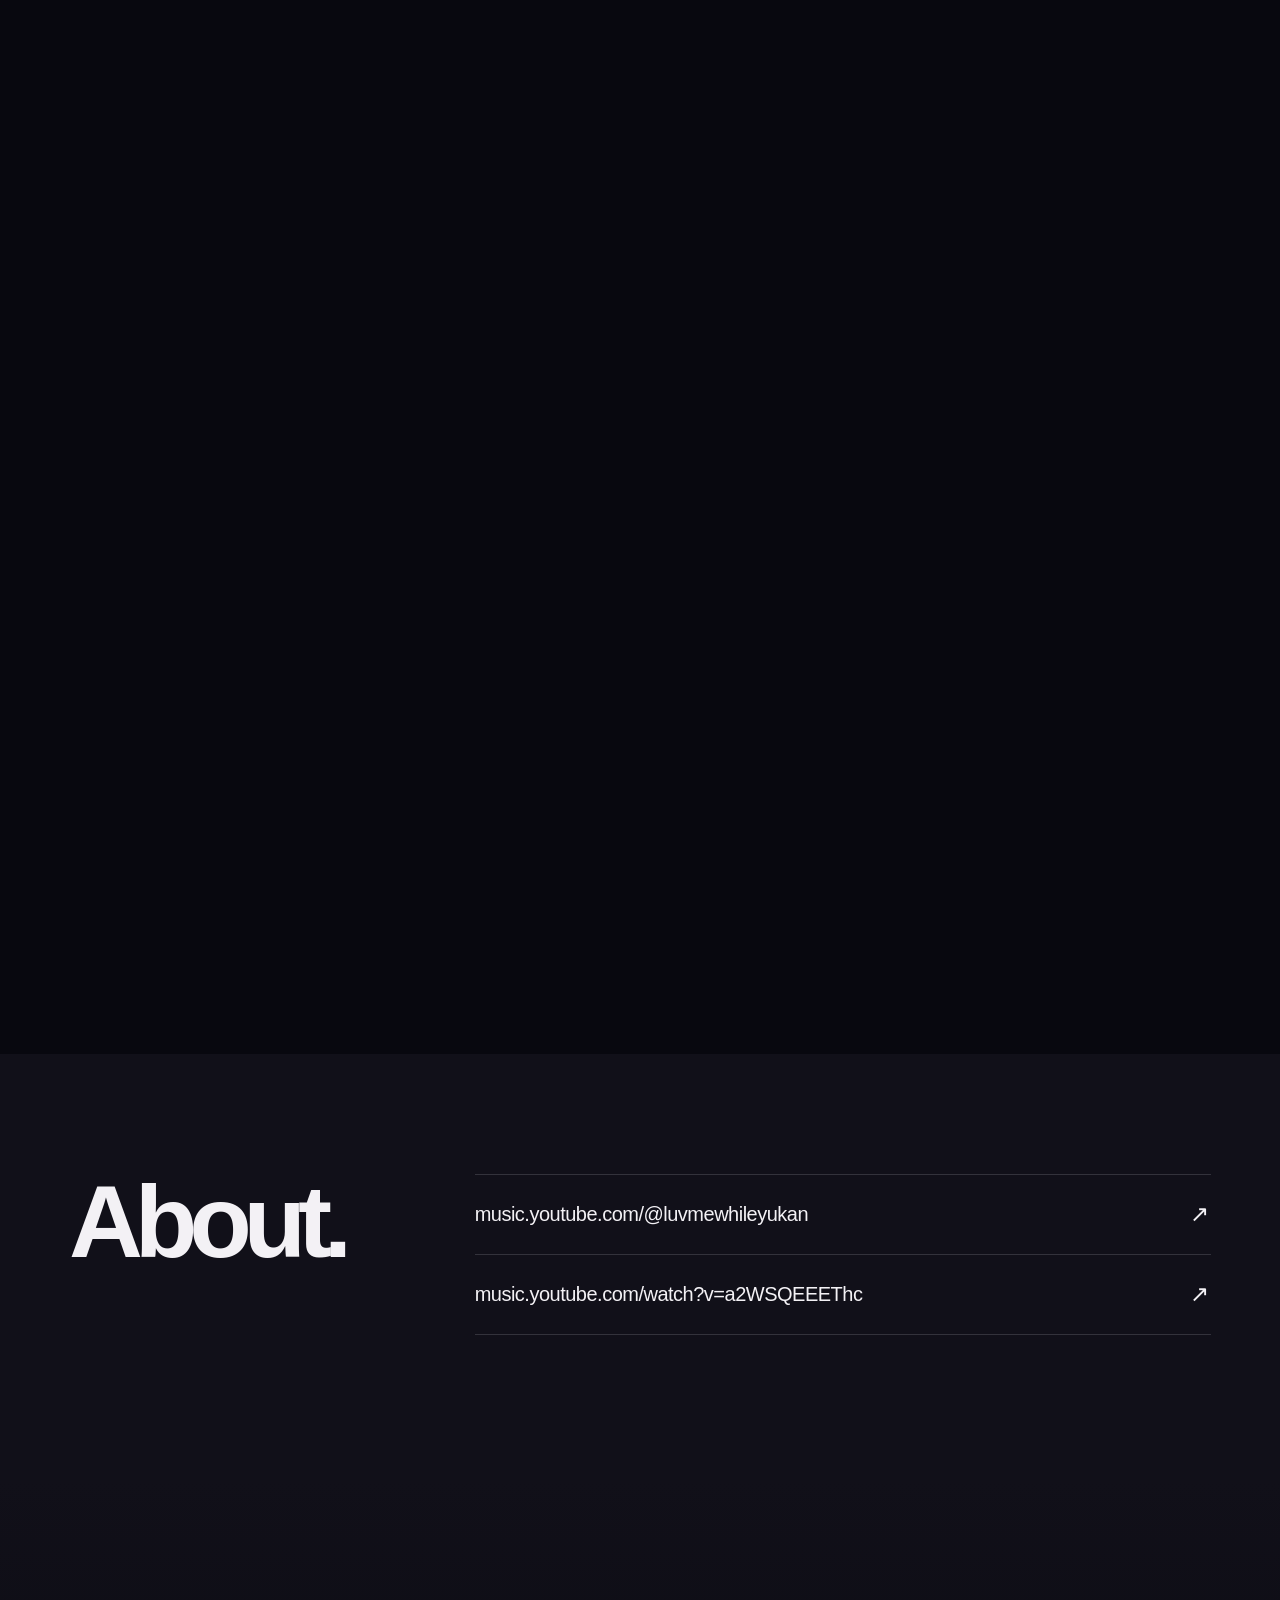
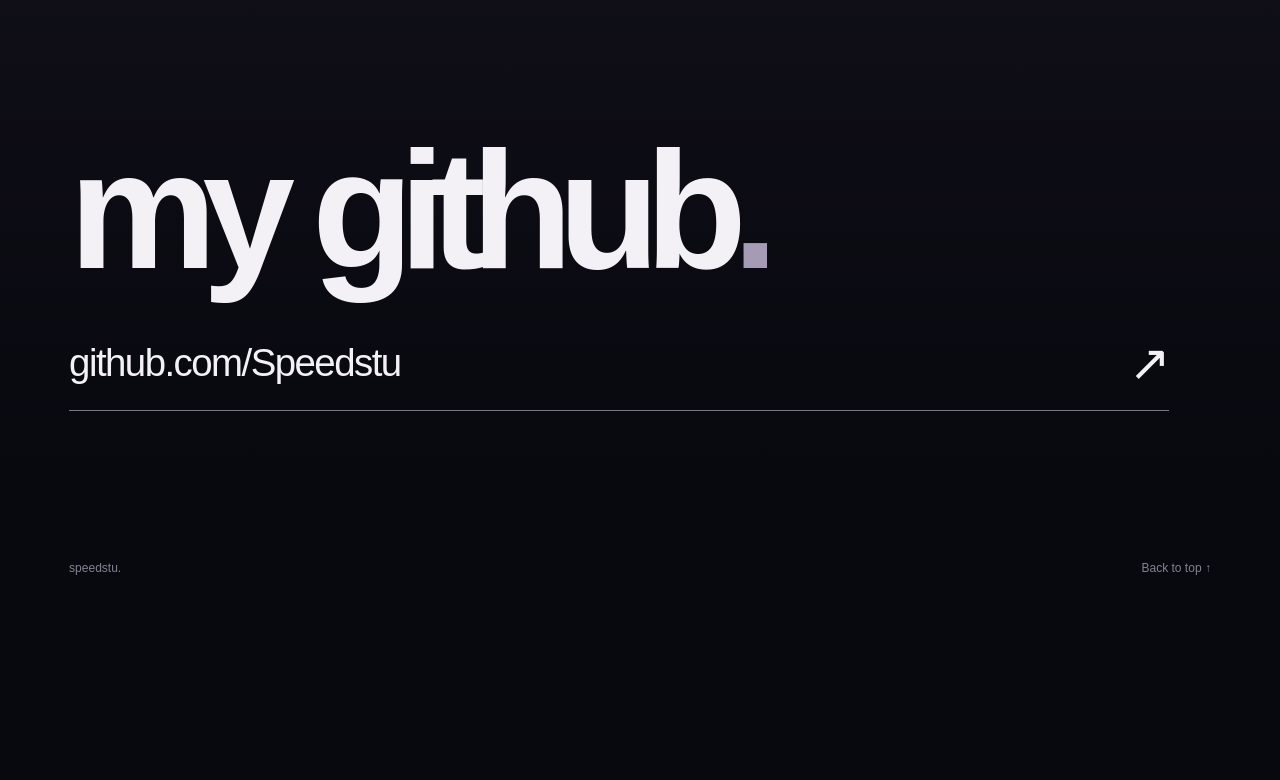
==== commit 97b6dbee: "Launch Aether V11 immersive 3D particle portfolio" ====
--- a/index.html
+++ b/index.html
@@ -3,81 +3,84 @@
 <head>
   <meta charset="utf-8">
   <meta name="viewport" content="width=device-width, initial-scale=1">
-  <meta name="theme-color" content="#090b0e">
+  <meta name="theme-color" content="#090910">
   <meta name="color-scheme" content="dark">
-  <meta name="speedstu-version" content="10.0 — Editorial">
-  <meta name="description" content="Speedstu. Rocket League bots, Trackmania simulation, and AMD GPU projects. Personal work, experiments, and code.">
+  <meta name="speedstu-version" content="11.0 — Aether">
+  <meta name="description" content="Speedstu — Rocket League bots, Trackmania simulations and CUDA compatibility experiments on AMD hardware.">
   <meta property="og:type" content="website">
   <meta property="og:locale" content="en_US">
-  <meta property="og:title" content="Speedstu — Projects">
-  <meta property="og:description" content="Rocket League bots, racing simulations, and AMD GPU experiments.">
+  <meta property="og:title" content="speedstu — projects">
+  <meta property="og:description" content="Rocket League bots. Trackmania. GPU experiments.">
   <meta property="og:image" content="https://speedstu.tech/assets/hero-rafale.webp">
   <link rel="canonical" href="https://speedstu.tech/">
-  <link rel="icon" href="assets/favicon.svg" type="image/svg+xml">
+  <link rel="icon" type="image/svg+xml" href="assets/favicon.svg">
   <link rel="preload" as="image" type="image/webp" href="assets/rafale-v1.webp">
-  <link rel="stylesheet" href="v10.css?v=10.0.0">
-  <script src="v10.js?v=10.0.0" defer></script>
-  <title>Speedstu — Projects</title>
+  <link rel="stylesheet" href="v11.css?v=11.0.0">
+  <script src="v11.js?v=11.0.0" defer></script>
+  <title>speedstu — projects</title>
 </head>
 <body>
-  <a href="#projects" class="skip-link">Skip to projects</a>
+  <a class="skip-link" href="#projects">Skip to projects</a>
   <div class="scene" aria-hidden="true">
     <canvas id="scene-gl"></canvas>
-    <div class="scene-noise"></div>
-    <div class="scene-glow"></div>
+    <div class="scene-ambient"></div>
+    <div class="scene-manga" id="scene-manga"><img src="assets/marin-kitagawa.webp" alt="" width="1920" height="1378" decoding="async" loading="lazy"></div>
+    <div class="scene-vignette"></div>
     <img id="scene-aircraft" src="assets/rafale-v1.webp" alt="" width="1650" height="929" decoding="async">
-    <div class="scene-manga" id="scene-manga">
-      <img src="assets/marin-kitagawa.webp" alt="" width="1920" height="1378" decoding="async" loading="lazy">
-    </div>
-    <div class="scene-shade"></div>
   </div>
+  <div class="cursor-light" id="cursor-light" aria-hidden="true"></div>
   <div class="scroll-meter" aria-hidden="true"><span id="scroll-fill"></span></div>
-
   <header class="site-header" id="site-header">
-    <a class="identity" href="#home" aria-label="Speedstu, back to top">speedstu<span class="identity-dot">.</span></a>
+    <a class="identity" href="#home" aria-label="Speedstu, back to the top">speedstu<span>.</span></a>
     <nav class="desktop-navigation" aria-label="Main navigation">
       <a href="#projects">Work</a>
       <a href="#about">About</a>
       <a href="#contact">GitHub</a>
     </nav>
     <div class="header-controls">
-      <button id="motion-toggle" class="motion-toggle" type="button" aria-label="Pause background motion" aria-pressed="false">
+      <button class="motion-toggle" id="motion-toggle" type="button" aria-label="Pause background motion" aria-pressed="false">
         <svg viewBox="0 0 16 16" aria-hidden="true"><path d="M4.5 4v8m7-8v8" stroke="currentColor" stroke-width="1.5" stroke-linecap="round"/></svg>
         <span id="motion-label">Motion on</span>
       </button>
-      <button class="menu-button" id="menu-toggle" type="button" aria-label="Open menu" aria-expanded="false" aria-controls="mobile-menu"><span></span><span></span></button>
+      <a class="github-shortcut" href="https://github.com/Speedstu" target="_blank" rel="noopener noreferrer" aria-label="GitHub profile">↗</a>
+      <button class="menu-button" id="menu-toggle" aria-label="Open menu" aria-expanded="false" aria-controls="mobile-menu" type="button"><span></span><span></span></button>
     </div>
   </header>
   <nav class="mobile-menu" id="mobile-menu" aria-label="Mobile navigation" hidden>
-    <a href="#projects">Work</a>
-    <a href="#about">About</a>
-    <a href="#contact">GitHub</a>
+    <a href="#projects">Work <span>01</span></a>
+    <a href="#about">About <span>02</span></a>
+    <a href="#contact">GitHub <span>03</span></a>
   </nav>
 
   <main id="page">
-    <section class="hero" id="home" data-scene="flight">
-      <div class="hero-center container">
-        <h1>speed<br>type shit<span class="period">.</span></h1>
-        <a class="round-link" href="#projects"><span>Explore projects</span><b aria-hidden="true">↘</b></a>
+    <section class="hero" id="home" data-scene="hero">
+      <div class="hero-sticky">
+        <div class="hero-inner container">
+          <div class="hero-top"><span></span><span>Scroll to explore&nbsp; ↓</span></div>
+          <div class="hero-copy">
+
+            <h1>speed<br>type shit<span class="hero-stop">.</span></h1>
+            <div class="hero-actions">
+              <a class="round-link" href="#projects">Explore projects <span aria-hidden="true">↗</span></a>
+
+            </div>
+          </div>
+          <div class="hero-baseline"><span>Rocket League&nbsp; / &nbsp;Trackmania&nbsp; / &nbsp;GPU</span></div>
+        </div>
       </div>
     </section>
 
-    <section class="projects" id="projects" data-scene="flow">
+    <section class="projects" id="projects" data-scene="work">
       <div class="container">
-        <div class="section-heading reveal"><h2>Projects<span class="period">.</span></h2><span>01—03</span></div>
+        <div class="work-heading reveal">
+          <div><h2>Projects<span>.</span></h2></div>
 
-        <article class="feature reveal" id="project-velocity" data-project="arena" aria-labelledby="velocity-title">
-          <div class="feature-copy">
-            <div class="feature-top"><span>01 — ROCKET LEAGUE</span><span>PRIVATE</span></div>
-            <div class="feature-main">
-              <h3 id="velocity-title">VelocityRL</h3>
-              <p>Training Rocket League bots with self-play, PPO, V-trace and different simulation backends.</p>
-              <div class="tech-list"><span>RLGym</span><span>RocketSim</span><span>Python / C++</span></div>
-            </div>
-            <div class="feature-footer"><span>Private project</span></div>
-          </div>
-          <div class="feature-art arena-art" aria-label="Interactive illustrative Rocket League arena diagram" role="img">
-            <svg class="arena-svg" viewBox="0 0 640 520" aria-hidden="true">
+        </div>
+        <div class="feature-grid">
+          <article class="feature reveal" id="project-velocity" aria-labelledby="velocity-title">
+            <div class="feature-art arena-art" role="img" aria-label="Interactive illustrative Rocket League arena diagram">
+              <span class="art-index">01 / 03</span>
+              <svg class="arena-svg" viewBox="0 0 640 520" aria-hidden="true">
               <defs><linearGradient id="arena-floor" x1="0" y1="0" x2="1" y2="1"><stop stop-color="#ffffff" stop-opacity=".09"/><stop offset="1" stop-color="#ffffff" stop-opacity=".008"/></linearGradient></defs>
               <path d="M70 165 L345 88 L566 193 L300 410 Z" fill="url(#arena-floor)" stroke="#ffffff" stroke-opacity=".22" stroke-width="1.3"/>
               <path d="M91 176 L344 105 L541 196 L300 388 Z" fill="none" stroke="white" stroke-opacity=".13"/>
@@ -91,21 +94,20 @@
               <circle class="arena-player" cx="195" cy="292" r="5" fill="#9fabae"/>
               <circle cx="474" cy="231" r="5" fill="#c1bdba"/>
             </svg>
-          </div>
-        </article>
-
-        <article class="feature reveal" id="project-track" data-project="track" aria-labelledby="track-title">
-          <div class="feature-copy">
-            <div class="feature-top"><span>02 — TRACKMANIA</span><span>PUBLIC</span></div>
-            <div class="feature-main">
-              <h3 id="track-title">TM2020-Sim</h3>
-              <p>A Trackmania simulation for testing controllers, trajectories and game physics without opening the game.</p>
-              <div class="tech-list"><span>C++ / Rust</span><span>Gearbox</span><span>100 Hz</span></div>
+              <span class="art-edge">Rocket League</span>
             </div>
-            <div class="feature-footer"><a href="https://github.com/Speedstu/TM2020-Sim-V1" target="_blank" rel="noopener noreferrer">View repository <span aria-hidden="true">↗</span></a></div>
-          </div>
-          <div class="feature-art track-art" aria-label="Animated illustrative racing trajectory diagram" role="img">
-            <svg viewBox="0 0 640 520" aria-hidden="true" class="track-svg">
+            <div class="feature-copy">
+              <div class="feature-label"><span>Rocket League</span><span>Private</span></div>
+              <h3 id="velocity-title">VelocityRL</h3>
+              <p>Training bots with self-play, PPO, V-trace and different simulation backends.</p>
+              <div class="feature-tags"><span>RLGym</span><span>RocketSim</span><span>Python / C++</span></div>
+              <span class="feature-footer">Work in progress</span>
+            </div>
+          </article>
+          <article class="feature reveal" id="project-track" aria-labelledby="track-title">
+            <div class="feature-art track-art" role="img" aria-label="Interactive illustrative Trackmania racing trajectory">
+              <span class="art-index">02 / 03</span>
+              <svg viewBox="0 0 640 520" aria-hidden="true" class="track-svg">
               <defs><linearGradient id="path-glow" x1="0" x2="1"><stop stop-color="#ffffff" stop-opacity=".13"/><stop offset=".7" stop-color="#ffffff" stop-opacity=".75"/><stop offset="1" stop-color="#ffffff" stop-opacity=".4"/></linearGradient></defs>
               <path d="M102 432 C101 378 160 361 209 329 C277 286 240 232 208 179 C177 122 270 84 347 107 C430 135 408 213 473 231 C554 254 557 345 496 369 C418 401 388 345 339 370 C292 394 247 462 190 434" fill="none" stroke="#ffffff" stroke-opacity=".08" stroke-width="50"/>
               <path d="M102 432 C101 378 160 361 209 329 C277 286 240 232 208 179 C177 122 270 84 347 107 C430 135 408 213 473 231 C554 254 557 345 496 369 C418 401 388 345 339 370 C292 394 247 462 190 434" fill="none" stroke="#ffffff" stroke-opacity=".19" stroke-width="38"/>
@@ -114,61 +116,65 @@
               <circle class="track-runner-glow" cx="102" cy="432" r="16" fill="white" fill-opacity=".09"/>
               <circle class="track-runner" cx="102" cy="432" r="5" fill="#f6f6f3"/>
             </svg>
-          </div>
-        </article>
-
-        <article class="feature reveal" id="project-cuda" data-project="compute" aria-labelledby="cuda-title">
-          <div class="feature-copy">
-            <div class="feature-top"><span>03 — WINDOWS / AMD</span><span>PUBLIC</span></div>
-            <div class="feature-main">
+              <span class="art-edge">Trackmania</span>
+            </div>
+            <div class="feature-copy">
+              <div class="feature-label"><span>Simulation</span><span>Public</span></div>
+              <h3 id="track-title">TM2020-Sim</h3>
+              <p>Testing controllers, racing lines and game physics without launching the game.</p>
+              <div class="feature-tags"><span>C++ / Rust</span><span>Gearbox</span></div>
+              <a class="feature-link" href="https://github.com/Speedstu/TM2020-Sim-V1" target="_blank" rel="noopener noreferrer">View repository <span aria-hidden="true">↗</span></a>
+            </div>
+          </article>
+          <article class="feature reveal" id="project-cuda" aria-labelledby="cuda-title">
+            <div class="feature-art compute-art" role="img" aria-label="Interactive abstract GPU compute grid">
+              <span class="art-index">03 / 03</span>
+              <div class="compute-matrix" id="compute-matrix" aria-hidden="true"></div>
+              <span class="art-edge">AMD / Windows</span>
+            </div>
+            <div class="feature-copy">
+              <div class="feature-label"><span>GPU tools</span><span>Public</span></div>
               <h3 id="cuda-title">CUDA on AMD</h3>
-              <p>Making CUDA workloads run on AMD GPUs under Windows, using ZLUDA, HIP and compatibility tests.</p>
-              <div class="tech-list"><span>ZLUDA</span><span>HIP / ROCm</span><span>Windows</span></div>
+              <p>Making CUDA workloads run on AMD GPUs under Windows using ZLUDA and HIP.</p>
+              <div class="feature-tags"><span>ZLUDA</span><span>HIP</span><span>Windows</span></div>
+              <a class="feature-link" href="https://github.com/Speedstu/CUDA-for-AMD-Windows" target="_blank" rel="noopener noreferrer">View repository <span aria-hidden="true">↗</span></a>
             </div>
-            <div class="feature-footer"><a href="https://github.com/Speedstu/CUDA-for-AMD-Windows" target="_blank" rel="noopener noreferrer">View repository <span aria-hidden="true">↗</span></a></div>
-          </div>
-          <div class="feature-art compute-art" aria-label="Interactive abstract GPU compute-grid diagram" role="img">
-            <div class="compute-matrix" id="compute-matrix" aria-hidden="true"></div>
-          </div>
-        </article>
-      </div>
-    </section>
-
-    <section class="more" id="more" data-scene="flow">
-      <div class="container">
-        <div class="more-head reveal"><h2>Other repos.</h2><a href="https://github.com/Speedstu?tab=repositories" target="_blank" rel="noopener noreferrer">All on GitHub <span aria-hidden="true">↗</span></a></div>
-        <div class="repo-list">
-          <a class="repo-item reveal" href="https://github.com/Speedstu/RocketLearnNative" target="_blank" rel="noopener noreferrer"><span class="repo-name">RocketLearnNative</span><span class="repo-desc">Rocket League training in C++ / Rust</span><span class="repo-arrow">↗</span></a>
-          <a class="repo-item reveal" href="https://github.com/Speedstu/EvilRLBot" target="_blank" rel="noopener noreferrer"><span class="repo-name">EvilRLBot</span><span class="repo-desc">RLBot v4/v5 launcher and utilities</span><span class="repo-arrow">↗</span></a>
-          <a class="repo-item reveal" href="https://github.com/Speedstu/infinite-airdribble-rocket-league-bot" target="_blank" rel="noopener noreferrer"><span class="repo-name">Infinite Airdribble</span><span class="repo-desc">Aerial-control Rocket League bot</span><span class="repo-arrow">↗</span></a>
+          </article>
         </div>
       </div>
     </section>
 
-    <section class="marin-section" id="marin" data-scene="manga"
-      role="img" aria-label="Full-screen monochrome manga illustration of Marin Kitagawa"></section>
-
-    <section class="intro" id="about" data-scene="about">
-      <div class="container intro-grid">
-        <h2>About</h2>
-        <div class="music-links">
-          <a href="https://music.youtube.com/@luvmewhileyukan" target="_blank" rel="noopener noreferrer">
-            <span>music.youtube.com/@luvmewhileyukan</span><span aria-hidden="true">↗</span>
-          </a>
-          <a href="https://music.youtube.com/watch?v=a2WSQEEEThc" target="_blank" rel="noopener noreferrer">
-            <span>music.youtube.com/watch?v=a2WSQEEEThc</span><span aria-hidden="true">↗</span>
-          </a>
+    <section class="more" id="more" data-scene="work">
+      <div class="container">
+        <div class="more-heading reveal"><h2>More.</h2><a href="https://github.com/Speedstu?tab=repositories" target="_blank" rel="noopener noreferrer">All repositories ↗</a></div>
+        <div class="repo-list">
+          <a class="repo-item reveal" href="https://github.com/Speedstu/RocketLearnNative" target="_blank" rel="noopener noreferrer"><strong>RocketLearnNative</strong><span>RL training in C++ / Rust</span><span aria-hidden="true">↗</span></a>
+          <a class="repo-item reveal" href="https://github.com/Speedstu/EvilRLBot" target="_blank" rel="noopener noreferrer"><strong>EvilRLBot</strong><span>RLBot launcher and utilities</span><span aria-hidden="true">↗</span></a>
+          <a class="repo-item reveal" href="https://github.com/Speedstu/infinite-airdribble-rocket-league-bot" target="_blank" rel="noopener noreferrer"><strong>Infinite Airdribble</strong><span>Rocket League aerial-control bot</span><span aria-hidden="true">↗</span></a>
         </div>
       </div>
     </section>
 
-    <section class="contact" id="contact" data-scene="finish">
+    <section class="marin-section" id="marin" data-scene="manga" role="img" aria-label="Full-screen black and white manga illustration of Marin Kitagawa"></section>
+
+    <section class="intro" id="about" data-scene="about">
+      <div class="container about-grid">
+        <h2>About.</h2>
+        <div class="music-links">
+          <a href="https://music.youtube.com/@luvmewhileyukan" target="_blank" rel="noopener noreferrer"><span>music.youtube.com/@luvmewhileyukan</span><span aria-hidden="true">↗</span></a>
+          <a href="https://music.youtube.com/watch?v=a2WSQEEEThc" target="_blank" rel="noopener noreferrer"><span>music.youtube.com/watch?v=a2WSQEEEThc</span><span aria-hidden="true">↗</span></a>
+        </div>
+      </div>
+    </section>
+
+    <section class="contact" id="contact" data-scene="end">
       <div class="container contact-inner">
-        <h2>my github</h2>
-        <a class="contact-cta" href="https://github.com/Speedstu" target="_blank" rel="noopener noreferrer"><span>github.com/Speedstu</span><span class="contact-arrow" aria-hidden="true">↗</span></a>
-        <div class="contact-bottom"><span>SPEEDSTU :)</span><a href="#home">Back to top ↑</a></div>
+
+        <h2>my github<span>.</span></h2>
+        <a class="contact-link" href="https://github.com/Speedstu" target="_blank" rel="noopener noreferrer"><span>github.com/Speedstu</span><span aria-hidden="true">↗</span></a>
+        <footer><span>speedstu.</span><a href="#home">Back to top ↑</a></footer>
       </div>
     </section>
   </main>
 </body>
-</html>+</html>
--- a/v11.css
+++ b/v11.css
@@ -0,0 +1,251 @@
+/* speedstu / AETHER v11
+   Art direction: one interactive space, grayscale/lilac light, typography first.
+   No external frameworks, fonts, imagery or animation libraries. */
+:root{
+ color-scheme:dark;
+ --bg:#08080f;--surface:#111119;--fg:#f3f1f5;--muted:#b1aeb9;--dim:#8c889b;
+ --stroke:rgba(245,242,255,.15);--stroke-focus:rgba(243,238,255,.45);
+ --plum:#ae9ebd;--side:clamp(24px,5.4vw,100px);
+ --ease:cubic-bezier(.2,.83,.2,1);
+}
+*,*::before,*::after{box-sizing:border-box}
+html{scroll-behavior:smooth;scroll-padding-top:80px}
+body{margin:0;background:var(--bg);color:var(--fg);overflow-x:clip;font-family:"Helvetica Neue",Arial,system-ui,sans-serif;-webkit-font-smoothing:antialiased}
+a{color:inherit;text-decoration:none}
+button{font:inherit;cursor:pointer}
+h1,h2,h3,p{margin:0}
+::selection{background:#e8e3f1;color:#08080f}
+button:focus-visible,a:focus-visible{outline:2px solid #f5f1f7;outline-offset:4px}
+.container{width:100%;max-width:1740px;margin-inline:auto;padding-inline:var(--side)}
+.skip-link{position:fixed;left:20px;top:-100px;z-index:1000;padding:12px 20px;background:#fff;color:#14121a}
+.skip-link:focus{top:16px}
+#page{position:relative;z-index:3;overflow:clip}
+
+/* Continuously evolving installation: WebGL, translucent Rafale, manga chapter. */
+.scene{position:fixed;inset:0;z-index:0;isolation:isolate;overflow:hidden;background:#08080f;pointer-events:none}
+#scene-gl{width:100%;height:100%;position:absolute;inset:0;display:block;opacity:.94;pointer-events:none}
+.scene-ambient{position:absolute;inset:0;background:radial-gradient(ellipse 65% 55% at 53% 60%,rgba(58,46,80,.18),transparent 76%),radial-gradient(ellipse 55% 65% at 85% 35%,rgba(84,75,101,.13),transparent 78%);opacity:.8}
+.scene-manga{position:absolute;inset:0;z-index:5;background:#f8f7f6;opacity:0;visibility:hidden;will-change:opacity;overflow:hidden}
+.scene-manga img{width:100%;height:100%;display:block;object-fit:cover;object-position:center 42%;filter:grayscale(1);transform:scale(1.05);will-change:transform}
+.scene-vignette{position:absolute;inset:0;z-index:6;background:radial-gradient(ellipse 90% 77% at 52% 48%,transparent 20%,rgba(4,4,9,.20) 82%,rgba(4,4,9,.48)),linear-gradient(90deg,rgba(6,6,12,.20),transparent 58%);opacity:.92}
+#scene-aircraft{z-index:4;position:absolute;left:50%;top:50%;display:block;width:min(110vw,1740px);height:auto;max-width:none;object-fit:contain;opacity:.56;filter:grayscale(1) contrast(1.12) drop-shadow(0 20px 65px rgba(0,0,0,.45));will-change:transform,opacity;transform:translate(-50%,-50%) translate3d(49vw,7vh,0) rotate(-10deg) scale(.72)}
+.cursor-light{position:fixed;z-index:20;top:0;left:0;width:380px;height:380px;border-radius:50%;pointer-events:none;background:radial-gradient(circle,rgba(196,171,236,.075) 0%,transparent 64%);mix-blend-mode:screen;transform:translate3d(-600px,-600px,0);will-change:transform}
+.scroll-meter{height:2px;position:fixed;left:0;right:0;top:0;z-index:101;pointer-events:none}
+.scroll-meter span{display:block;height:100%;width:100%;background:#f3f1f5;transform:scaleX(0);transform-origin:left center}
+@media(hover:none),(pointer:coarse){.cursor-light{display:none}}
+
+/* Navigation, intentionally quiet */
+.site-header{position:fixed;inset:0 0 auto;z-index:90;height:78px;padding:0 var(--side);display:flex;align-items:center;justify-content:space-between;border-bottom:1px solid rgba(255,255,255,.1);background:rgba(8,8,14,.64);backdrop-filter:blur(17px);transition:height .3s ease,background .3s ease}
+.site-header.is-scrolled{height:70px;background:rgba(8,8,14,.9)}
+.identity{font-size:25px;letter-spacing:-.07em;font-weight:780;line-height:1}
+.identity span{color:#b5a9c4}
+.desktop-navigation{display:flex;align-items:center;gap:clamp(29px,3.4vw,61px)}
+.desktop-navigation a{color:#a6a3b2;font-size:13px;font-weight:560;transition:color .2s;position:relative}
+.desktop-navigation a:hover,.desktop-navigation a.is-active{color:#fff}
+.desktop-navigation a::after{content:"";position:absolute;width:100%;height:1px;bottom:-10px;left:0;background:#f2f1f5;transform:scaleX(0);transform-origin:left;transition:transform .35s var(--ease)}
+.desktop-navigation a:hover::after,.desktop-navigation a.is-active::after{transform:scaleX(1)}
+.header-controls{display:flex;align-items:center;gap:24px}
+.motion-toggle{width:34px;height:34px;border:1px solid rgba(255,255,255,.26);border-radius:100%;display:grid;place-items:center;color:#eae7ed;background:transparent;transition:border-color .25s,background .25s}
+.motion-toggle:hover{background:rgba(255,255,255,.13);border-color:#fff}
+.motion-toggle svg{width:16px;height:16px;fill:none}
+.motion-toggle span{position:absolute;clip-path:inset(50%);overflow:hidden;width:1px;height:1px;white-space:nowrap}
+.github-shortcut{font-size:26px;font-weight:300;line-height:1;color:#e7e4eb;transition:transform .3s var(--ease)}
+.github-shortcut:hover{transform:translate(4px,-4px)}
+.menu-button{display:none;position:relative;width:30px;height:30px;border:0;background:transparent;padding:0}
+.menu-button span{position:absolute;right:0;width:26px;height:1.5px;background:#fff;transition:transform .3s var(--ease)}
+.menu-button span:first-child{top:10px}.menu-button span:last-child{top:19px}
+.menu-button[aria-expanded=true] span:first-child{transform:translateY(4.5px) rotate(45deg)}
+.menu-button[aria-expanded=true] span:last-child{transform:translateY(-4.5px) rotate(-45deg)}
+.mobile-menu[hidden]{display:none}
+.mobile-menu{position:fixed;z-index:88;inset:69px 0 auto;background:rgba(12,12,20,.98);backdrop-filter:blur(15px);border-bottom:1px solid var(--stroke);padding:10px var(--side) 28px}
+.mobile-menu a{display:flex;justify-content:space-between;align-items:center;font-size:33px;letter-spacing:-.055em;font-weight:620;padding:15px 0;border-bottom:1px solid var(--stroke)}
+.mobile-menu a span{color:#7e7c8f;font-size:12px;letter-spacing:0}
+
+/* Hero, a full-screen sticky presentation that the user actually scrolls through. */
+.hero{height:177svh;min-height:1050px;position:relative;z-index:1}
+.hero-sticky{height:100svh;min-height:650px;position:sticky;top:0;overflow:hidden;isolation:isolate}
+.hero-inner{height:100%;display:flex;flex-direction:column;justify-content:space-between;position:relative;padding-block:115px 40px}
+.hero-top,.hero-baseline{display:flex;justify-content:space-between;gap:16px;color:#a9a6b4;font-weight:550;font-size:10px;letter-spacing:.13em;text-transform:uppercase}
+.hero-copy{width:100%;max-width:1240px;margin-top:-15px;transform-origin:center center;will-change:opacity,transform}
+.hero-kicker{font-size:12px;letter-spacing:.14em;text-transform:uppercase;color:#c6c0d0;margin-bottom:24px}
+.hero h1{font-size:clamp(94px,13vw,211px);line-height:.87;font-weight:770;letter-spacing:-.087em;text-shadow:0 12px 78px rgba(0,0,0,.25)}
+.hero-stop{color:#bbb0cc}
+.hero-actions{display:flex;align-items:center;justify-content:space-between;gap:22px;margin-top:45px;max-width:660px}
+.round-link{display:inline-flex;align-items:center;gap:20px;font-size:13px;font-weight:630}
+.round-link span{width:40px;height:40px;display:grid;place-items:center;border:1px solid rgba(255,255,255,.7);border-radius:50%;font-size:22px;font-weight:400;transition:transform .35s var(--ease),color .25s,background .25s}
+.round-link:hover span{transform:translate(4px,-4px);background:white;color:#18131c}
+.hero-hint{font-size:12px;color:#8d889c}
+.hero-baseline{margin-top:10px}
+
+/* Work is a suspended gallery in the same dark atmospheric world. */
+.projects,.more{position:relative;z-index:5;background:linear-gradient(180deg,rgba(11,10,19,.94),rgba(11,10,19,.90) 62%,rgba(11,10,19,.9));}
+.projects{padding:120px 0 55px}
+.work-heading{display:flex;align-items:end;justify-content:space-between;gap:30px;margin-bottom:77px}
+.eyebrow{color:#aea8bc;font-size:11px;font-weight:560;text-transform:uppercase;letter-spacing:.12em;margin-bottom:20px}
+.work-heading h2{font-size:clamp(70px,9.8vw,145px);line-height:.87;letter-spacing:-.078em;font-weight:750}
+.work-heading h2 span{color:#b5a6bf}
+.work-aside{color:#8f8b9e;font-size:13px;max-width:220px;padding-bottom:10px;line-height:1.5}
+.feature-grid{display:grid;grid-template-columns:repeat(3,minmax(0,1fr));gap:clamp(14px,1.45vw,26px);align-items:stretch;perspective:1400px}
+.feature{position:relative;min-width:0;display:flex;flex-direction:column;background:linear-gradient(135deg,rgba(31,29,41,.82),rgba(16,16,25,.94));border:1px solid rgba(237,233,248,.15);overflow:hidden;isolation:isolate;transform:perspective(1200px) rotateX(calc(var(--card-y,0) * -3deg)) rotateY(calc(var(--card-x,0) * 3deg)) translateY(var(--card-lift,0px));transition:transform .4s var(--ease),border-color .4s,box-shadow .4s;will-change:transform}
+.feature:hover,.feature:focus-within{--card-lift:-8px;border-color:rgba(241,234,255,.44);box-shadow:0 32px 105px rgba(0,0,0,.22)}
+.feature-art{position:relative;aspect-ratio:1.18;min-height:230px;overflow:hidden;background:radial-gradient(ellipse at 54% 47%,rgba(58,53,74,.31),transparent 65%),linear-gradient(135deg,#15131f,#0a0a12);border-bottom:1px solid rgba(237,232,249,.12)}
+.feature-art::before{content:"";inset:0;position:absolute;background:linear-gradient(rgba(242,235,255,.04) 1px,transparent 1px),linear-gradient(90deg,rgba(242,235,255,.04) 1px,transparent 1px);background-size:46px 46px;mask-image:linear-gradient(170deg,rgba(0,0,0,.6),transparent 83%)}
+.art-index,.art-edge{position:absolute;z-index:3;font-size:10px;color:#938ca6;letter-spacing:.11em;font-weight:550}
+.art-index{top:23px;left:25px}
+.art-edge{bottom:23px;right:24px}
+.arena-svg,.track-svg{position:absolute;width:100%;height:100%;inset:0;overflow:visible;transform:translateZ(0);will-change:transform}
+.arena-svg{transform:perspective(850px) rotateX(calc(var(--tilt-y,0) * 6deg)) rotateY(calc(var(--tilt-x,0) * 6deg)) scale(1.03);transition:transform .3s var(--ease)}
+.arena-trajectory{animation:dash 8s linear infinite}
+@keyframes dash{to{stroke-dashoffset:-220}}
+.arena-ball-glow,.track-runner-glow{filter:blur(8px)}
+.arena-ball{transition:transform .19s ease;transform:translate(var(--ball-x,0px),var(--ball-y,0px))}
+.arena-player{animation:pulse 2.6s ease-in-out infinite;transform-origin:195px 292px}
+@keyframes pulse{50%{opacity:.4;transform:scale(1.7)}}
+.track-runner{filter:drop-shadow(0 0 6px rgba(255,255,255,.7))}
+.compute-art{display:grid;place-items:center}
+.compute-matrix{width:67%;display:grid;grid-template-columns:repeat(15,1fr);gap:clamp(3px,.5vw,7px);transform:perspective(700px) rotateX(15deg) rotateY(-15deg);transition:transform .45s var(--ease);will-change:transform}
+.compute-pixel{aspect-ratio:1;border:1px solid rgba(255,255,255,.20);background:rgba(255,255,255,.02);transition:background .3s,border-color .3s}
+.compute-pixel.is-lit{background:rgba(233,231,244,.67);border-color:rgba(255,255,255,.78);box-shadow:0 0 15px rgba(221,206,239,.22)}
+.feature-copy{flex:1;display:flex;flex-direction:column;min-height:300px;padding:clamp(22px,2.2vw,38px)}
+.feature-label{display:flex;justify-content:space-between;gap:15px;color:#9390a1;font-size:11px;font-weight:580;margin-bottom:27px}
+.feature h3{font-size:clamp(30px,3vw,50px);letter-spacing:-.065em;font-weight:710;line-height:1.05;overflow-wrap:anywhere}
+.feature-copy p{font-size:14px;line-height:1.64;color:#a6a3b2;max-width:390px;margin:16px 0 22px}
+.feature-tags{display:flex;align-items:center;flex-wrap:wrap;gap:8px 14px;margin-top:auto;padding-bottom:20px;color:#8d8a9a;font-size:11px}
+.feature-tags span:not(:last-child)::after{content:"·";padding-left:14px;color:#716b7e}
+.feature-footer,.feature-link{display:inline-flex;justify-content:space-between;align-items:center;gap:15px;border-top:1px solid rgba(236,231,250,.14);padding-top:14px;font-size:12px;font-weight:540;color:#b7b1c0;margin-top:auto}
+.feature-link span{font-size:21px;font-weight:350;transition:transform .3s var(--ease)}
+.feature-link:hover span{transform:translate(5px,-4px)}
+.feature-footer{color:#716e80}
+.more{padding:35px 0 155px}
+.more-heading{display:flex;align-items:end;justify-content:space-between;gap:25px;margin-bottom:40px}
+.more-heading h2{font-size:clamp(44px,5.7vw,82px);font-weight:700;letter-spacing:-.065em}
+.more-heading>a{border-bottom:1px solid rgba(239,235,245,.45);font-size:13px;padding-bottom:8px;white-space:nowrap}
+.repo-list{border-top:1px solid var(--stroke)}
+.repo-item{display:grid;grid-template-columns:minmax(0,1.1fr) minmax(0,.8fr) 35px;gap:25px;align-items:center;padding:30px 12px 30px 0;border-bottom:1px solid var(--stroke);transition:padding-left .35s var(--ease),background .3s}
+.repo-item:hover{padding-left:14px;background:rgba(242,237,255,.04)}
+.repo-item strong{font-size:clamp(23px,2.5vw,36px);font-weight:650;letter-spacing:-.06em}
+.repo-item>span:nth-child(2){color:#938f9f;font-size:13px}
+.repo-item>span:last-child{justify-self:end;font-size:21px;transition:transform .35s}
+.repo-item:hover>span:last-child{transform:translate(5px,-5px)}
+
+/* A single completely silent visual interlude: the supplied Marin art at full viewport. */
+.marin-section{height:120svh;min-height:720px;position:relative;z-index:4;pointer-events:none}
+.intro{position:relative;z-index:6;background:#111019;padding:120px 0 145px}
+.about-grid{display:grid;grid-template-columns:minmax(170px,.7fr) minmax(0,1.7fr);gap:clamp(45px,8vw,140px);align-items:start}
+.intro h2{font-size:clamp(68px,8vw,116px);letter-spacing:-.08em;font-weight:720;line-height:.94}
+.music-links{border-top:1px solid var(--stroke)}
+.music-links a{display:flex;align-items:center;justify-content:space-between;gap:20px;font-size:clamp(14px,1.65vw,20px);letter-spacing:-.025em;padding:26px 2px 26px 0;border-bottom:1px solid var(--stroke);transition:padding-left .3s var(--ease),background .3s}
+.music-links a:hover{padding-left:12px;background:rgba(240,234,255,.04)}
+.music-links a span:first-child{min-width:0;overflow-wrap:anywhere}
+.music-links a span:last-child{flex:none;font-size:23px}
+
+/* Contact is one quiet final statement. */
+.contact{position:relative;z-index:6;min-height:100svh;background:linear-gradient(180deg,#111019 0%,#08080f 65%);display:flex;align-items:center;padding:100px 0 45px}
+.contact-inner{width:100%}
+.contact-small{display:block;font-size:12px;color:#9992a9;margin-bottom:29px}
+.contact h2{font-size:clamp(81px,13vw,202px);font-weight:760;line-height:.84;letter-spacing:-.088em}
+.contact h2 span{color:#a59bb4}
+.contact-link{display:flex;align-items:center;justify-content:space-between;gap:18px;max-width:1100px;border-bottom:1px solid rgba(241,235,250,.49);padding-bottom:18px;margin-top:54px;font-size:clamp(23px,3vw,40px);letter-spacing:-.04em;transition:padding-left .3s}
+.contact-link:hover{padding-left:12px}
+.contact-link span:last-child{font-size:50px;font-weight:300;transition:transform .3s}
+.contact-link:hover span:last-child{transform:translate(6px,-6px)}
+.contact footer{display:flex;align-items:center;justify-content:space-between;color:#858193;font-size:12px;margin-top:150px}
+.contact footer a:hover{color:white}
+
+/* Visibility is never dependent on JS. */
+html.motion-ready .reveal{opacity:0;transform:translateY(35px);transition:opacity .78s ease,transform 1s var(--ease)}
+html.motion-ready .reveal.visible{opacity:1;transform:none}
+
+@media(max-width:1130px){
+  .hero h1{font-size:clamp(83px,13vw,158px)}
+  .feature-grid{gap:14px}
+  .feature-copy{padding:23px}
+  .feature h3{font-size:clamp(29px,3vw,41px)}
+  .feature-copy p{font-size:13px}
+  .feature-tags{gap:8px}
+  .feature-tags span:not(:last-child)::after{padding-left:8px}
+}
+@media(max-width:850px){
+  :root{--side:29px}
+  .site-header{height:69px}
+  .site-header.is-scrolled{height:69px}
+  .desktop-navigation{display:none}
+  .menu-button{display:block}
+  .header-controls{gap:16px}
+  .hero{height:147svh;min-height:880px}
+  .hero-sticky{min-height:600px}
+  .hero h1{font-size:clamp(73px,13.9vw,118px)}
+  .hero-hint{display:none}
+  .feature-grid{grid-template-columns:minmax(0,1fr);gap:20px;max-width:640px;margin:0 auto}
+  .feature-art{aspect-ratio:1.48;min-height:275px}
+  .feature-copy{min-height:280px}
+  .feature h3{font-size:clamp(39px,7vw,53px)}
+  .feature-copy p{font-size:15px}
+  .work-heading h2{font-size:clamp(71px,11.5vw,112px)}
+  .projects{padding:90px 0 30px}
+  .more{padding:40px 0 105px}
+  .about-grid{grid-template-columns:1fr;gap:35px}
+  .intro{padding:95px 0}
+  .marin-section{height:105svh;min-height:620px}
+  .scene-manga img{object-position:36% 45%}
+}
+@media(max-width:510px){
+  :root{--side:21px}
+  .identity{font-size:24px}
+  .github-shortcut{display:none}
+  .header-controls{gap:16px}
+  .hero{height:142svh;min-height:780px}
+  .hero-sticky{min-height:540px}
+  .hero-inner{padding-block:100px 28px}
+  .hero-top,.hero-baseline{font-size:9px;letter-spacing:.075em}
+  .hero-top span:last-child{display:none}
+  .hero-copy{margin-top:0}
+  .hero h1{font-size:clamp(62px,15vw,89px);letter-spacing:-.085em}
+  .hero-kicker{font-size:10px;margin-bottom:15px}
+  .hero-actions{margin-top:32px}
+  .round-link{font-size:12px}
+  .hero-baseline{flex-wrap:wrap}
+  .projects{padding:75px 0 25px}
+  .work-heading{display:block;margin-bottom:35px}
+  .work-heading h2{font-size:clamp(65px,13.5vw,83px)}
+  .work-aside{display:none}
+  .feature-grid{gap:18px}
+  .feature-art{min-height:230px;aspect-ratio:1.3}
+  .feature-copy{padding:24px;min-height:275px}
+  .feature h3{font-size:40px}
+  .feature-copy p{font-size:13px;line-height:1.65}
+  .feature-label{margin-bottom:20px}
+  .more{padding:30px 0 95px}
+  .more-heading{display:block}
+  .more-heading h2{font-size:46px}
+  .more-heading>a{display:inline-block;margin-top:17px}
+  .repo-item{grid-template-columns:minmax(0,1fr) 25px;gap:6px;padding:22px 4px 22px 0}
+  .repo-item strong{font-size:22px;grid-column:1;grid-row:1}
+  .repo-item>span:nth-child(2){grid-column:1;grid-row:2;font-size:12px}
+  .repo-item>span:last-child{grid-column:2;grid-row:1/3}
+  .marin-section{height:100svh;min-height:570px}
+  .scene-manga img{object-position:28% center}
+  .intro{padding:83px 0 100px}
+  .intro h2{font-size:69px}
+  .music-links a{font-size:12px;padding:21px 0}
+  .contact{min-height:87svh}
+  .contact h2{font-size:clamp(69px,15vw,97px)}
+  .contact-link{font-size:22px;margin-top:36px}
+  .contact-link span:last-child{font-size:37px}
+  .contact footer{margin-top:115px}
+}
+@media(max-width:365px){
+  .hero h1{font-size:60px}
+  .work-heading h2{font-size:63px}
+  .contact h2{font-size:64px}
+}
+@media(prefers-reduced-motion:reduce){
+ *,*::before,*::after{animation:none!important;scroll-behavior:auto!important;transition-duration:.01ms!important}
+ .cursor-light{display:none!important}
+ #scene-aircraft,.scene-manga img{will-change:auto}
+ html.motion-ready .reveal{opacity:1!important;transform:none!important}
+}
+/* Pointer position softly illuminates each project's surface. */
+.feature::after{content:"";position:absolute;inset:0;pointer-events:none;z-index:7;background:radial-gradient(circle 280px at var(--light-x,50%) var(--light-y,50%),rgba(222,206,248,.085),transparent 72%);opacity:0;transition:opacity .35s ease}
+.feature:hover::after,.feature:focus-within::after{opacity:1}
+@media(hover:none),(pointer:coarse){.feature::after{display:none}}
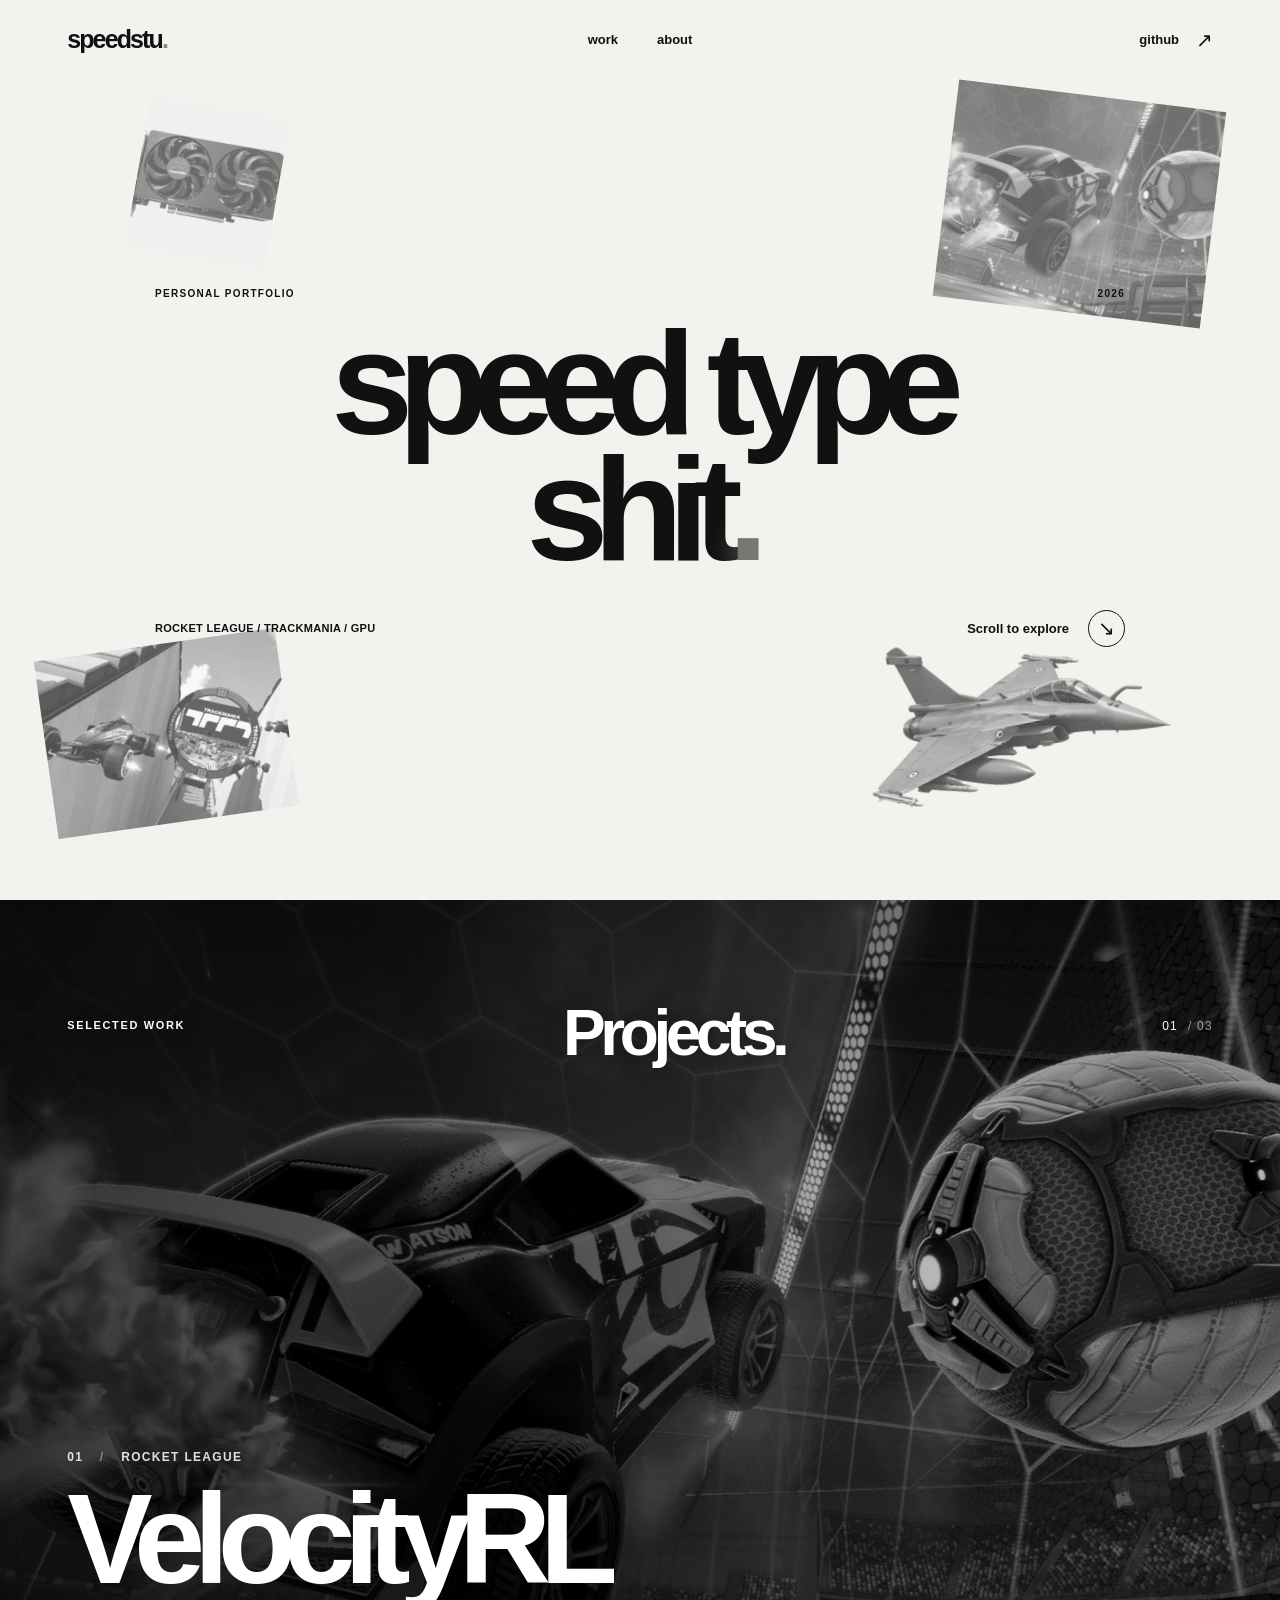
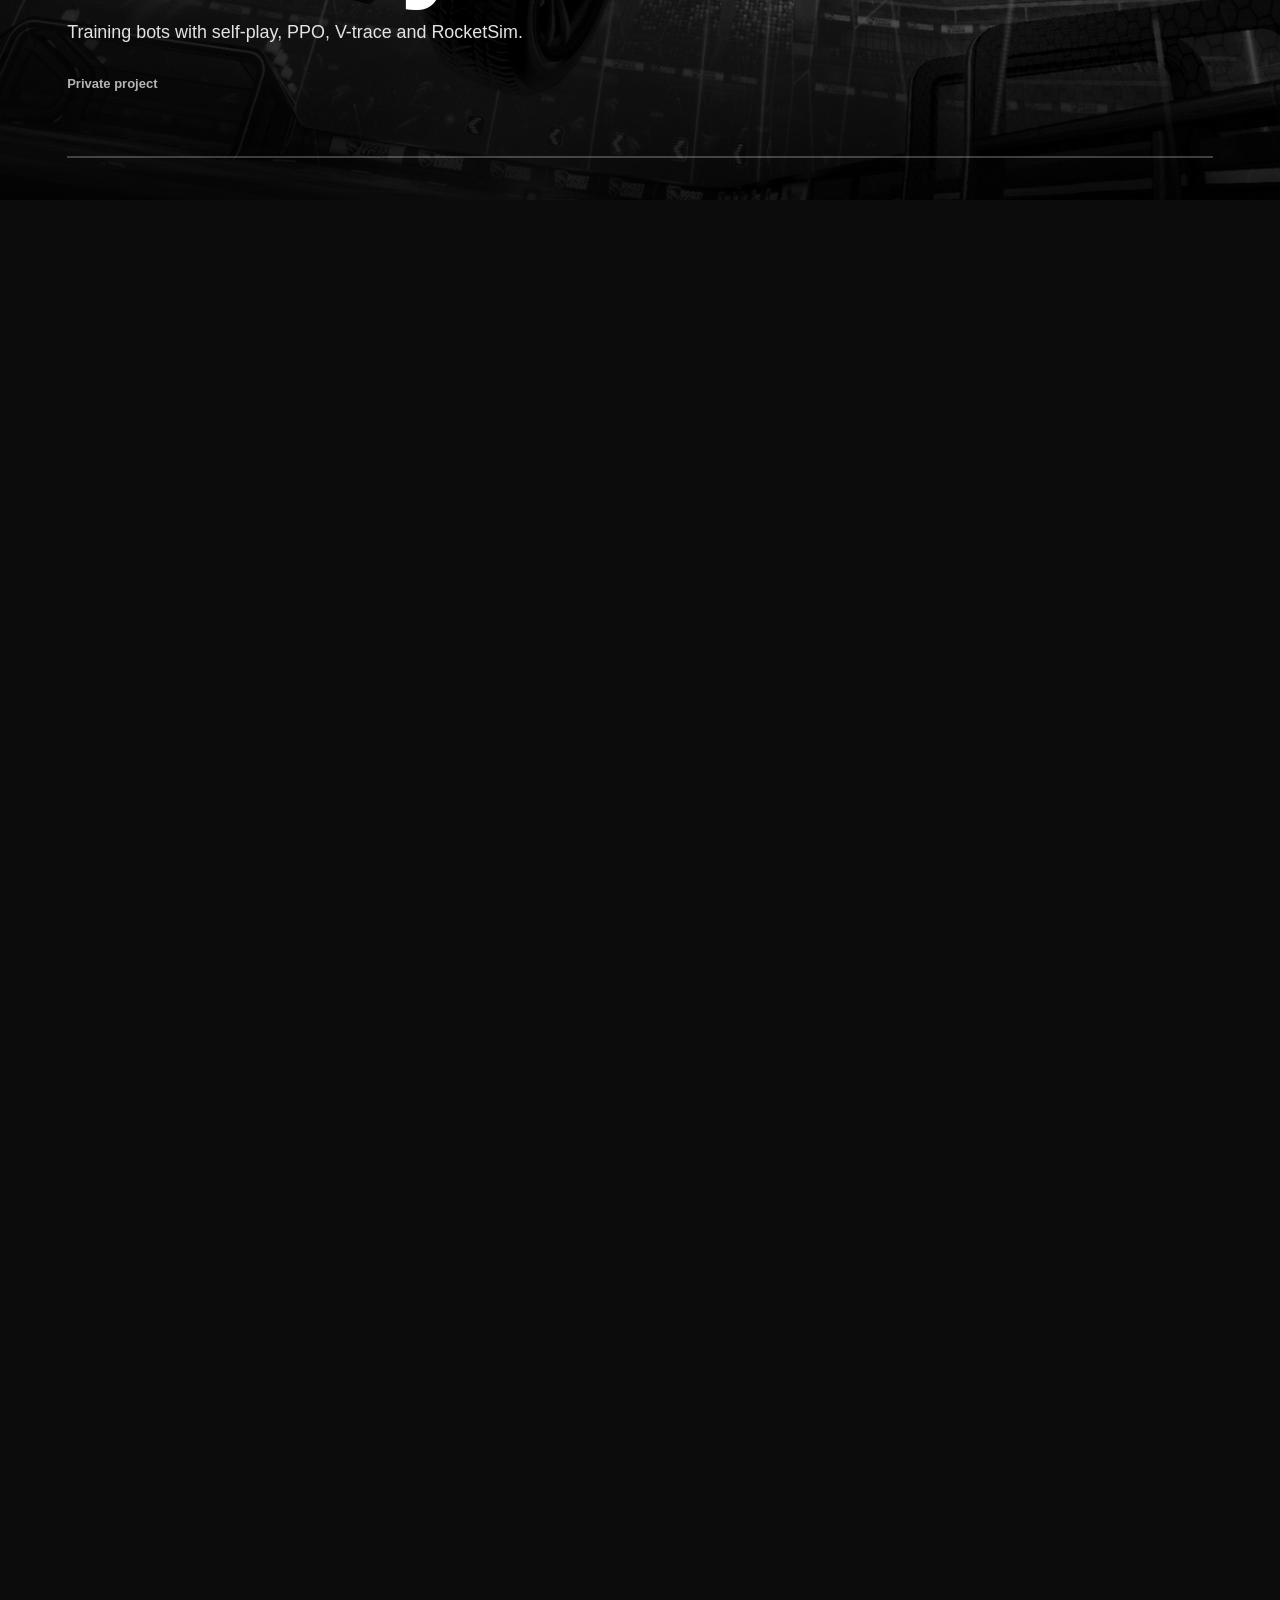
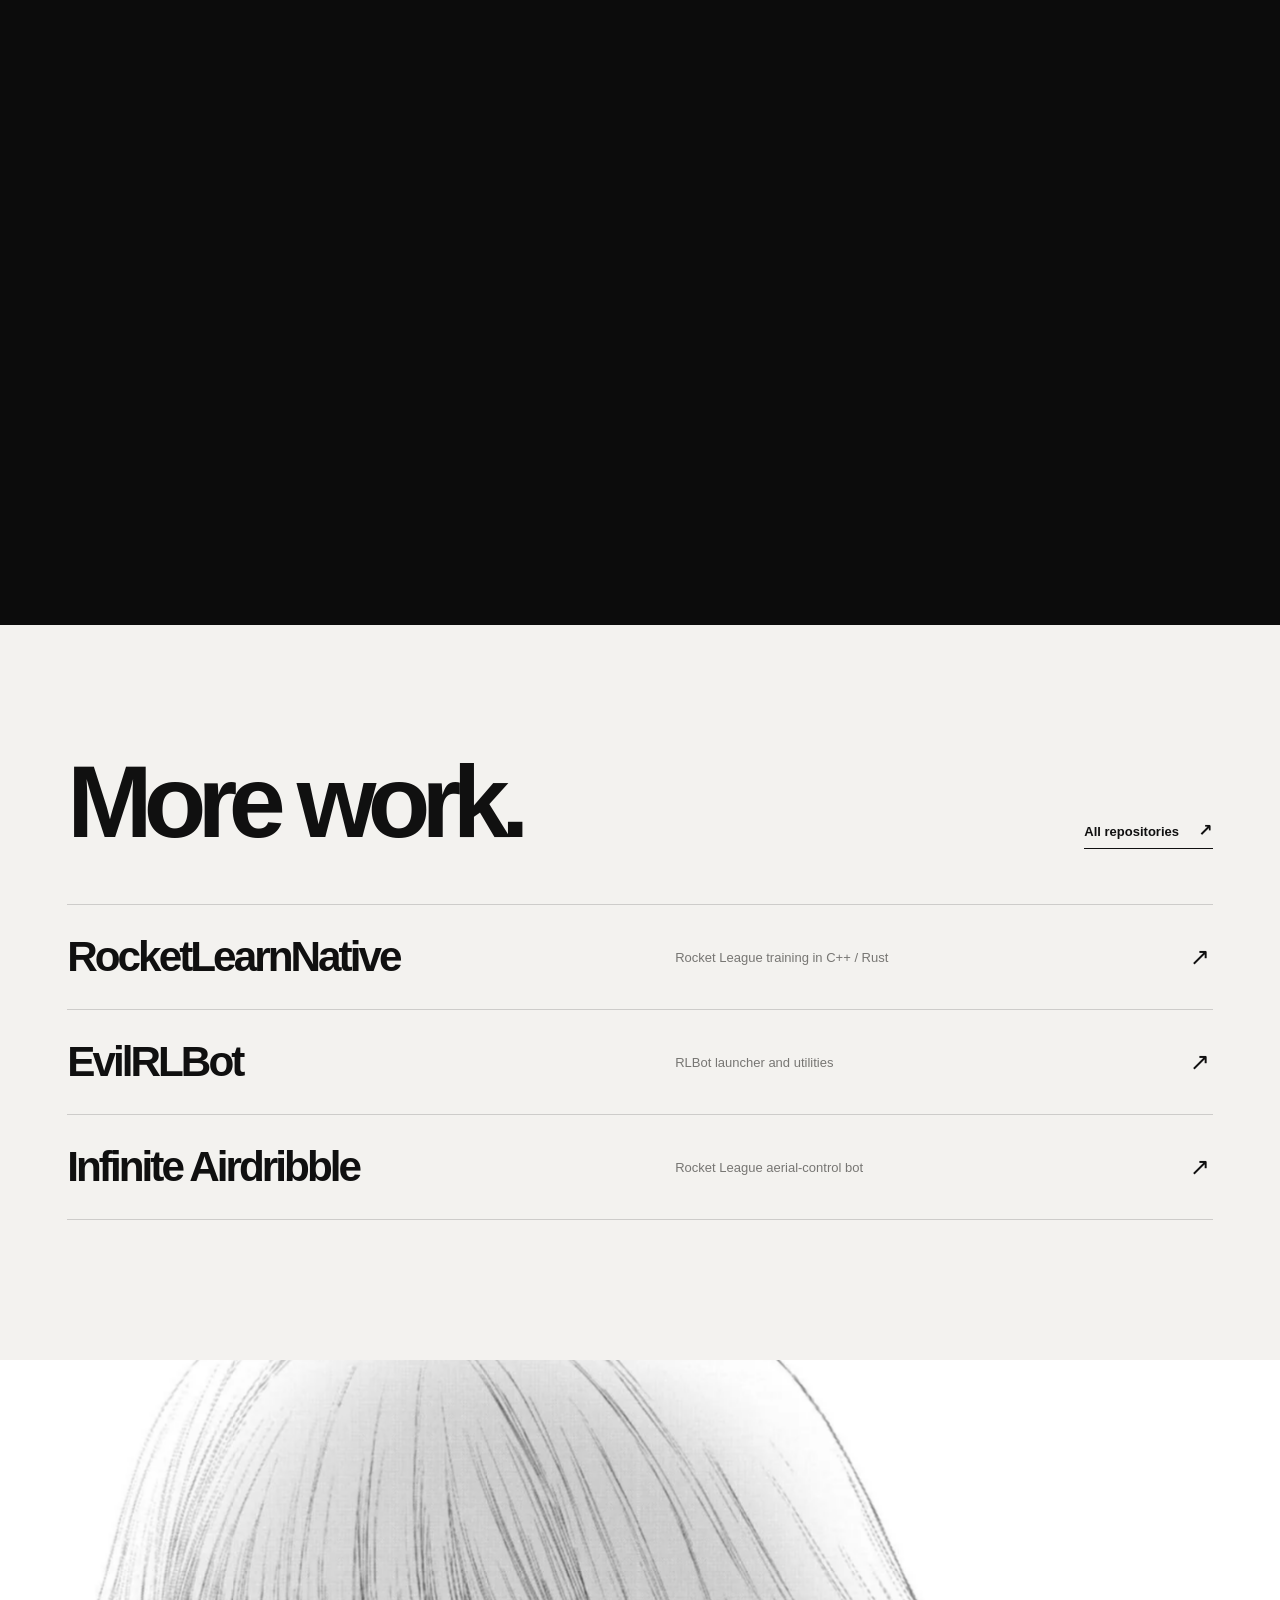
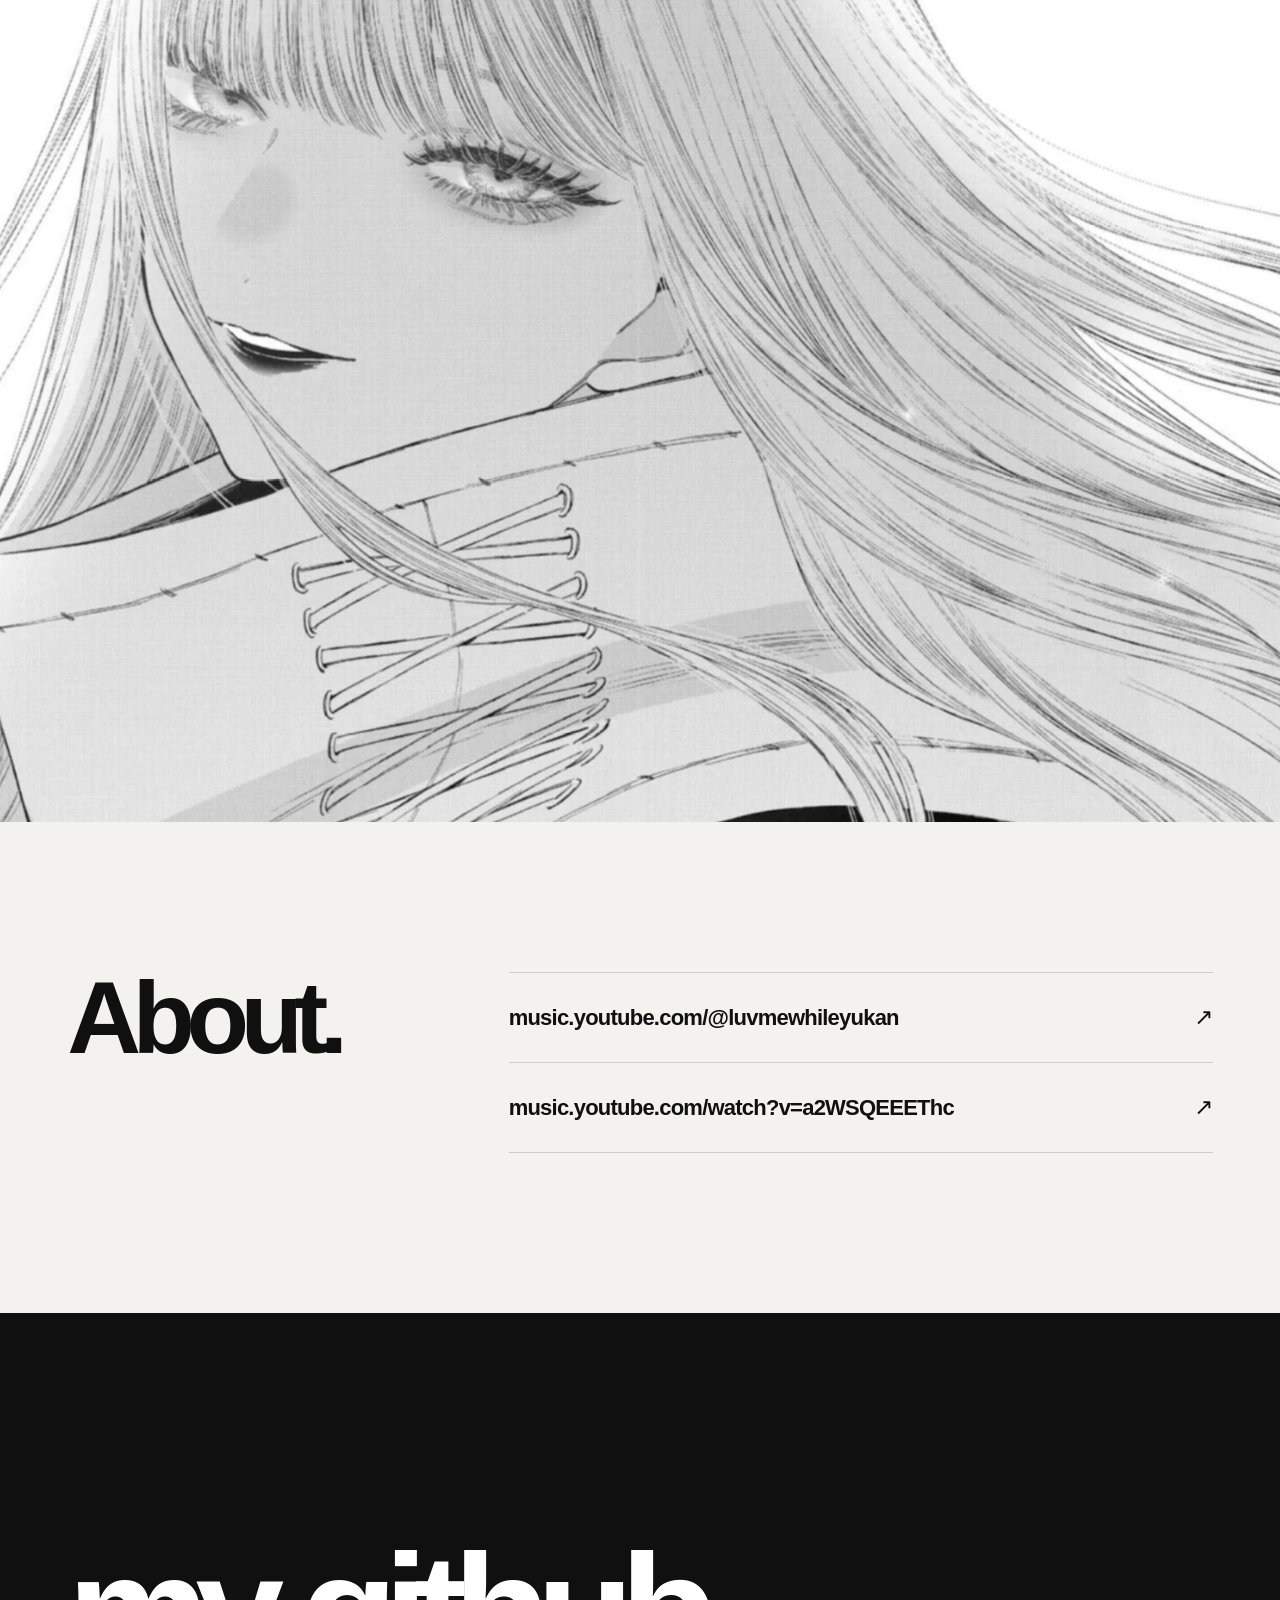
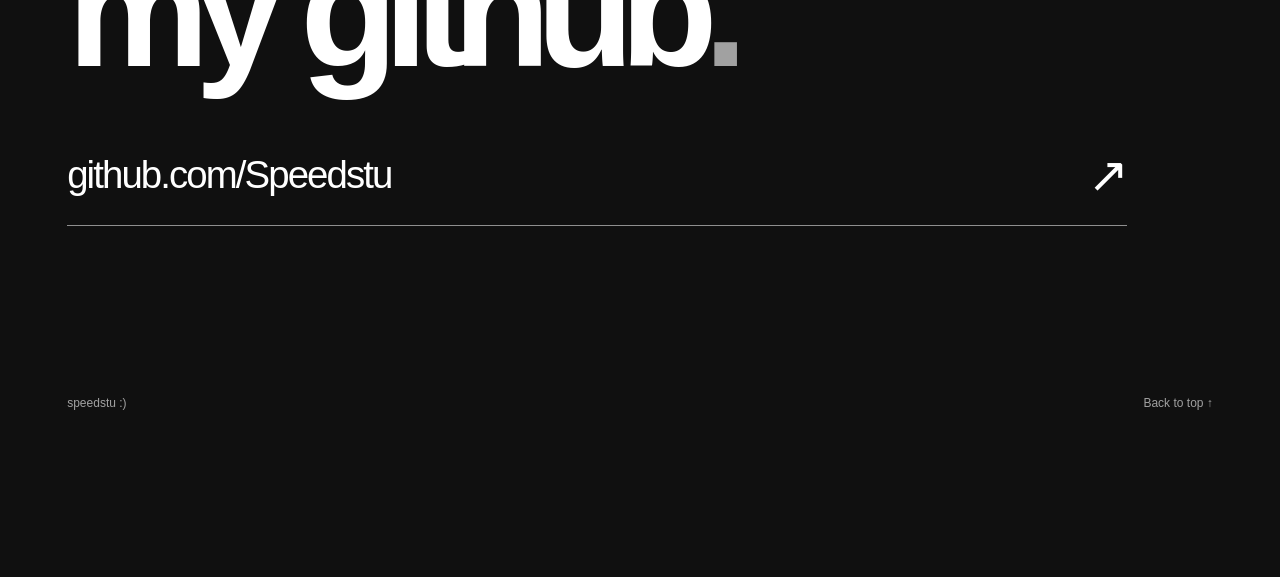
==== commit 54fd3c4f: "Rebuild portfolio as cinematic editorial gallery" ====
--- a/index.html
+++ b/index.html
@@ -2,179 +2,126 @@
 <html lang="en">
 <head>
   <meta charset="utf-8">
-  <meta name="viewport" content="width=device-width, initial-scale=1">
-  <meta name="theme-color" content="#090910">
-  <meta name="color-scheme" content="dark">
-  <meta name="speedstu-version" content="11.0 — Aether">
-  <meta name="description" content="Speedstu — Rocket League bots, Trackmania simulations and CUDA compatibility experiments on AMD hardware.">
+  <meta name="viewport" content="width=device-width,initial-scale=1">
+  <meta name="theme-color" content="#f3f2ef">
+  <meta name="description" content="Speedstu — Rocket League bots, Trackmania simulation, and AMD GPU experiments. Personal portfolio.">
+  <meta property="og:title" content="Speedstu — Personal projects">
+  <meta property="og:description" content="Rocket League, Trackmania, and experimental code.">
+  <meta property="og:image" content="https://speedstu.tech/assets/hero-rafale.webp">
   <meta property="og:type" content="website">
   <meta property="og:locale" content="en_US">
-  <meta property="og:title" content="speedstu — projects">
-  <meta property="og:description" content="Rocket League bots. Trackmania. GPU experiments.">
-  <meta property="og:image" content="https://speedstu.tech/assets/hero-rafale.webp">
   <link rel="canonical" href="https://speedstu.tech/">
-  <link rel="icon" type="image/svg+xml" href="assets/favicon.svg">
-  <link rel="preload" as="image" type="image/webp" href="assets/rafale-v1.webp">
-  <link rel="stylesheet" href="v11.css?v=11.0.0">
-  <script src="v11.js?v=11.0.0" defer></script>
-  <title>speedstu — projects</title>
+  <link rel="icon" href="assets/favicon.svg" type="image/svg+xml">
+  <link rel="preload" as="image" href="assets/rafale-v1.webp">
+  <link rel="stylesheet" href="v12.css?v=12.0.0">
+  <script src="v12.js?v=12.0.0" defer></script>
+  <title>Speedstu — Personal projects</title>
 </head>
 <body>
-  <a class="skip-link" href="#projects">Skip to projects</a>
-  <div class="scene" aria-hidden="true">
-    <canvas id="scene-gl"></canvas>
-    <div class="scene-ambient"></div>
-    <div class="scene-manga" id="scene-manga"><img src="assets/marin-kitagawa.webp" alt="" width="1920" height="1378" decoding="async" loading="lazy"></div>
-    <div class="scene-vignette"></div>
-    <img id="scene-aircraft" src="assets/rafale-v1.webp" alt="" width="1650" height="929" decoding="async">
-  </div>
-  <div class="cursor-light" id="cursor-light" aria-hidden="true"></div>
-  <div class="scroll-meter" aria-hidden="true"><span id="scroll-fill"></span></div>
-  <header class="site-header" id="site-header">
-    <a class="identity" href="#home" aria-label="Speedstu, back to the top">speedstu<span>.</span></a>
-    <nav class="desktop-navigation" aria-label="Main navigation">
-      <a href="#projects">Work</a>
-      <a href="#about">About</a>
-      <a href="#contact">GitHub</a>
+  <a class="skip-link" href="#work">Skip to projects</a>
+  <div class="read-progress" aria-hidden="true"><span></span></div>
+  <header class="nav" id="nav">
+    <a class="brand" href="#home" aria-label="Speedstu, home">speedstu<span>.</span></a>
+    <nav class="nav-links" aria-label="Main navigation">
+      <a href="#work">work</a>
+      <a href="#about">about</a>
     </nav>
-    <div class="header-controls">
-      <button class="motion-toggle" id="motion-toggle" type="button" aria-label="Pause background motion" aria-pressed="false">
-        <svg viewBox="0 0 16 16" aria-hidden="true"><path d="M4.5 4v8m7-8v8" stroke="currentColor" stroke-width="1.5" stroke-linecap="round"/></svg>
-        <span id="motion-label">Motion on</span>
-      </button>
-      <a class="github-shortcut" href="https://github.com/Speedstu" target="_blank" rel="noopener noreferrer" aria-label="GitHub profile">↗</a>
-      <button class="menu-button" id="menu-toggle" aria-label="Open menu" aria-expanded="false" aria-controls="mobile-menu" type="button"><span></span><span></span></button>
-    </div>
+    <a class="nav-github" href="https://github.com/Speedstu" target="_blank" rel="noopener noreferrer">github <span aria-hidden="true">↗</span></a>
+    <button id="menu-button" class="menu-button" type="button" aria-label="Open menu" aria-controls="mobile-menu" aria-expanded="false"><span></span><span></span></button>
   </header>
   <nav class="mobile-menu" id="mobile-menu" aria-label="Mobile navigation" hidden>
-    <a href="#projects">Work <span>01</span></a>
-    <a href="#about">About <span>02</span></a>
-    <a href="#contact">GitHub <span>03</span></a>
+    <a href="#work">work</a><a href="#about">about</a><a href="#contact">github</a>
   </nav>
 
-  <main id="page">
-    <section class="hero" id="home" data-scene="hero">
-      <div class="hero-sticky">
-        <div class="hero-inner container">
-          <div class="hero-top"><span></span><span>Scroll to explore&nbsp; ↓</span></div>
-          <div class="hero-copy">
+  <main>
+    <section class="hero" id="home" aria-label="Introduction">
+      <div class="hero-gallery" aria-hidden="true">
+        <div class="hero-photo photo-track" data-depth="-1.1"><img src="assets/trackmania-real.webp" width="1920" height="1080" alt="" decoding="async" fetchpriority="low"></div>
+        <div class="hero-photo photo-rocket" data-depth=".8"><img src="assets/rocketleague-real.webp" width="1920" height="1080" alt="" decoding="async" fetchpriority="low"></div>
+        <div class="hero-photo photo-rafale" data-depth="1.25"><img src="assets/rafale-v1.webp" width="1650" height="929" alt="" decoding="async"></div>
+        <div class="hero-photo photo-gpu" data-depth="-.6"><img src="assets/radeon-rx9060xt.webp" width="1200" height="1000" alt="" decoding="async"></div>
+      </div>
+      <div class="hero-title-wrap">
+        <div class="hero-overline"><span>PERSONAL PORTFOLIO</span><span>2026</span></div>
+        <h1>speed type<br>shit<span class="dot">.</span></h1>
+        <div class="hero-bottomline"><span>Rocket League / Trackmania / GPU</span><a href="#work">Scroll to explore <span aria-hidden="true">↘</span></a></div>
+      </div>
+    </section>
 
-            <h1>speed<br>type shit<span class="hero-stop">.</span></h1>
-            <div class="hero-actions">
-              <a class="round-link" href="#projects">Explore projects <span aria-hidden="true">↗</span></a>
+    <section class="gallery-section" id="work" aria-labelledby="work-title">
+      <div class="gallery-stage">
+        <div class="gallery-heading"><span>SELECTED WORK</span><h2 id="work-title">Projects.</h2><div class="gallery-index"><span id="gallery-current">01</span><span>/ 03</span></div></div>
+        <div class="gallery-track" id="gallery-track">
+          <article class="project-slide slide-rocket" id="velocityrl" aria-labelledby="rocket-title">
+            <div class="slide-image">
+              <img src="assets/rocketleague-real.webp" width="1920" height="1080" alt="Rocket League gameplay showing an Octane car and the ball" decoding="async" loading="lazy">
+            </div>
+            <div class="slide-shade"></div>
+            <div class="slide-copy">
+              <div class="project-no">01 <span>/</span> Rocket League</div>
+              <h3 id="rocket-title">VelocityRL</h3>
+              <p>Training bots with self-play, PPO, V-trace and RocketSim.</p>
+              <span class="project-state">Private project</span>
+            </div>
+          </article>
+          <article class="project-slide slide-track" id="tm2020" aria-labelledby="track-title">
+            <div class="slide-image">
+              <img src="assets/trackmania-real.webp" width="1920" height="1080" alt="Trackmania 2020 gameplay with cars driving around a loop" decoding="async" loading="lazy">
+            </div>
+            <div class="slide-shade"></div>
+            <div class="slide-copy">
+              <div class="project-no">02 <span>/</span> Trackmania</div>
+              <h3 id="track-title">TM2020-Sim</h3>
+              <p>A simulation for testing driving agents, trajectories and physics.</p>
+              <a class="project-action" href="https://github.com/Speedstu/TM2020-Sim-V1" target="_blank" rel="noopener noreferrer">View on GitHub <span aria-hidden="true">↗</span></a>
+            </div>
+          </article>
+          <article class="project-slide slide-gpu" id="gpu" aria-labelledby="gpu-title">
+            <div class="slide-image">
+              <img src="assets/radeon-rx9060xt.webp" width="1200" height="1000" alt="Photograph of an AMD Radeon RX 9060 XT graphics card" decoding="async" loading="lazy">
+            </div>
+            <div class="slide-shade"></div>
+            <div class="slide-copy">
+              <div class="project-no">03 <span>/</span> AMD / Windows</div>
+              <h3 id="gpu-title">CUDA on AMD</h3>
+              <p>Experiments with CUDA workloads on AMD GPUs using ZLUDA and HIP.</p>
+              <a class="project-action" href="https://github.com/Speedstu/CUDA-for-AMD-Windows" target="_blank" rel="noopener noreferrer">View on GitHub <span aria-hidden="true">↗</span></a>
+            </div>
+          </article>
+        </div>
+        <div class="gallery-rail" aria-hidden="true"><span id="gallery-rail"></span></div>
+      </div>
+    </section>
 
-            </div>
-          </div>
-          <div class="hero-baseline"><span>Rocket League&nbsp; / &nbsp;Trackmania&nbsp; / &nbsp;GPU</span></div>
+    <section class="other" id="other" aria-labelledby="other-title">
+      <div class="other-header"><h2 id="other-title">More work.</h2><a href="https://github.com/Speedstu?tab=repositories" target="_blank" rel="noopener noreferrer">All repositories <span aria-hidden="true">↗</span></a></div>
+      <div class="repo-list">
+        <a href="https://github.com/Speedstu/RocketLearnNative" target="_blank" rel="noopener noreferrer"><strong>RocketLearnNative</strong><span>Rocket League training in C++ / Rust</span><b aria-hidden="true">↗</b></a>
+        <a href="https://github.com/Speedstu/EvilRLBot" target="_blank" rel="noopener noreferrer"><strong>EvilRLBot</strong><span>RLBot launcher and utilities</span><b aria-hidden="true">↗</b></a>
+        <a href="https://github.com/Speedstu/infinite-airdribble-rocket-league-bot" target="_blank" rel="noopener noreferrer"><strong>Infinite Airdribble</strong><span>Rocket League aerial-control bot</span><b aria-hidden="true">↗</b></a>
+      </div>
+    </section>
+
+    <section class="marin" id="marin" role="img" aria-label="Full-screen black-and-white manga illustration of Marin Kitagawa">
+      <div class="marin-image"><img src="assets/marin-kitagawa.webp" width="1920" height="1378" alt="" loading="lazy" decoding="async"></div>
+    </section>
+
+    <section class="about" id="about">
+      <div class="about-inner"><h2>About.</h2>
+        <div class="about-links">
+          <a href="https://music.youtube.com/@luvmewhileyukan" target="_blank" rel="noopener noreferrer">music.youtube.com/@luvmewhileyukan <span aria-hidden="true">↗</span></a>
+          <a href="https://music.youtube.com/watch?v=a2WSQEEEThc" target="_blank" rel="noopener noreferrer">music.youtube.com/watch?v=a2WSQEEEThc <span aria-hidden="true">↗</span></a>
         </div>
       </div>
     </section>
 
-    <section class="projects" id="projects" data-scene="work">
-      <div class="container">
-        <div class="work-heading reveal">
-          <div><h2>Projects<span>.</span></h2></div>
-
-        </div>
-        <div class="feature-grid">
-          <article class="feature reveal" id="project-velocity" aria-labelledby="velocity-title">
-            <div class="feature-art arena-art" role="img" aria-label="Interactive illustrative Rocket League arena diagram">
-              <span class="art-index">01 / 03</span>
-              <svg class="arena-svg" viewBox="0 0 640 520" aria-hidden="true">
-              <defs><linearGradient id="arena-floor" x1="0" y1="0" x2="1" y2="1"><stop stop-color="#ffffff" stop-opacity=".09"/><stop offset="1" stop-color="#ffffff" stop-opacity=".008"/></linearGradient></defs>
-              <path d="M70 165 L345 88 L566 193 L300 410 Z" fill="url(#arena-floor)" stroke="#ffffff" stroke-opacity=".22" stroke-width="1.3"/>
-              <path d="M91 176 L344 105 L541 196 L300 388 Z" fill="none" stroke="white" stroke-opacity=".13"/>
-              <path d="M205 132 L418 339 M187 253 L469 148" stroke="white" stroke-opacity=".14"/>
-              <ellipse cx="320" cy="245" rx="57" ry="35" transform="rotate(23 320 245)" stroke="white" stroke-opacity=".28" fill="none"/>
-              <path d="M71 205 L118 191 L135 242 L89 256 M515 322 L474 291 L496 249 L548 285" fill="none" stroke="#ffffff" stroke-opacity=".38"/>
-              <path class="arena-trajectory" d="M177 315 Q245 210 320 243 T491 166" fill="none" stroke="white" stroke-opacity=".75" stroke-width="1.4" stroke-dasharray="4 7"/>
-              <circle class="arena-ball-glow" cx="320" cy="243" r="19" fill="#fff" fill-opacity=".075"/>
-              <circle class="arena-ball" cx="320" cy="243" r="7" fill="#ececeb"/>
-              <path d="M330 241 L382 220 M321 251 L299 277" stroke="white" stroke-opacity=".32"/>
-              <circle class="arena-player" cx="195" cy="292" r="5" fill="#9fabae"/>
-              <circle cx="474" cy="231" r="5" fill="#c1bdba"/>
-            </svg>
-              <span class="art-edge">Rocket League</span>
-            </div>
-            <div class="feature-copy">
-              <div class="feature-label"><span>Rocket League</span><span>Private</span></div>
-              <h3 id="velocity-title">VelocityRL</h3>
-              <p>Training bots with self-play, PPO, V-trace and different simulation backends.</p>
-              <div class="feature-tags"><span>RLGym</span><span>RocketSim</span><span>Python / C++</span></div>
-              <span class="feature-footer">Work in progress</span>
-            </div>
-          </article>
-          <article class="feature reveal" id="project-track" aria-labelledby="track-title">
-            <div class="feature-art track-art" role="img" aria-label="Interactive illustrative Trackmania racing trajectory">
-              <span class="art-index">02 / 03</span>
-              <svg viewBox="0 0 640 520" aria-hidden="true" class="track-svg">
-              <defs><linearGradient id="path-glow" x1="0" x2="1"><stop stop-color="#ffffff" stop-opacity=".13"/><stop offset=".7" stop-color="#ffffff" stop-opacity=".75"/><stop offset="1" stop-color="#ffffff" stop-opacity=".4"/></linearGradient></defs>
-              <path d="M102 432 C101 378 160 361 209 329 C277 286 240 232 208 179 C177 122 270 84 347 107 C430 135 408 213 473 231 C554 254 557 345 496 369 C418 401 388 345 339 370 C292 394 247 462 190 434" fill="none" stroke="#ffffff" stroke-opacity=".08" stroke-width="50"/>
-              <path d="M102 432 C101 378 160 361 209 329 C277 286 240 232 208 179 C177 122 270 84 347 107 C430 135 408 213 473 231 C554 254 557 345 496 369 C418 401 388 345 339 370 C292 394 247 462 190 434" fill="none" stroke="#ffffff" stroke-opacity=".19" stroke-width="38"/>
-              <path d="M102 432 C101 378 160 361 209 329 C277 286 240 232 208 179 C177 122 270 84 347 107 C430 135 408 213 473 231 C554 254 557 345 496 369 C418 401 388 345 339 370 C292 394 247 462 190 434" fill="none" stroke="#ffffff" stroke-opacity=".25" stroke-dasharray="3 9" stroke-width="1.2"/>
-              <path id="track-path" d="M102 432 C101 378 160 361 209 329 C277 286 240 232 208 179 C177 122 270 84 347 107 C430 135 408 213 473 231 C554 254 557 345 496 369 C418 401 388 345 339 370 C292 394 247 462 190 434" fill="none" stroke="url(#path-glow)" stroke-width="2.5"/>
-              <circle class="track-runner-glow" cx="102" cy="432" r="16" fill="white" fill-opacity=".09"/>
-              <circle class="track-runner" cx="102" cy="432" r="5" fill="#f6f6f3"/>
-            </svg>
-              <span class="art-edge">Trackmania</span>
-            </div>
-            <div class="feature-copy">
-              <div class="feature-label"><span>Simulation</span><span>Public</span></div>
-              <h3 id="track-title">TM2020-Sim</h3>
-              <p>Testing controllers, racing lines and game physics without launching the game.</p>
-              <div class="feature-tags"><span>C++ / Rust</span><span>Gearbox</span></div>
-              <a class="feature-link" href="https://github.com/Speedstu/TM2020-Sim-V1" target="_blank" rel="noopener noreferrer">View repository <span aria-hidden="true">↗</span></a>
-            </div>
-          </article>
-          <article class="feature reveal" id="project-cuda" aria-labelledby="cuda-title">
-            <div class="feature-art compute-art" role="img" aria-label="Interactive abstract GPU compute grid">
-              <span class="art-index">03 / 03</span>
-              <div class="compute-matrix" id="compute-matrix" aria-hidden="true"></div>
-              <span class="art-edge">AMD / Windows</span>
-            </div>
-            <div class="feature-copy">
-              <div class="feature-label"><span>GPU tools</span><span>Public</span></div>
-              <h3 id="cuda-title">CUDA on AMD</h3>
-              <p>Making CUDA workloads run on AMD GPUs under Windows using ZLUDA and HIP.</p>
-              <div class="feature-tags"><span>ZLUDA</span><span>HIP</span><span>Windows</span></div>
-              <a class="feature-link" href="https://github.com/Speedstu/CUDA-for-AMD-Windows" target="_blank" rel="noopener noreferrer">View repository <span aria-hidden="true">↗</span></a>
-            </div>
-          </article>
-        </div>
-      </div>
-    </section>
-
-    <section class="more" id="more" data-scene="work">
-      <div class="container">
-        <div class="more-heading reveal"><h2>More.</h2><a href="https://github.com/Speedstu?tab=repositories" target="_blank" rel="noopener noreferrer">All repositories ↗</a></div>
-        <div class="repo-list">
-          <a class="repo-item reveal" href="https://github.com/Speedstu/RocketLearnNative" target="_blank" rel="noopener noreferrer"><strong>RocketLearnNative</strong><span>RL training in C++ / Rust</span><span aria-hidden="true">↗</span></a>
-          <a class="repo-item reveal" href="https://github.com/Speedstu/EvilRLBot" target="_blank" rel="noopener noreferrer"><strong>EvilRLBot</strong><span>RLBot launcher and utilities</span><span aria-hidden="true">↗</span></a>
-          <a class="repo-item reveal" href="https://github.com/Speedstu/infinite-airdribble-rocket-league-bot" target="_blank" rel="noopener noreferrer"><strong>Infinite Airdribble</strong><span>Rocket League aerial-control bot</span><span aria-hidden="true">↗</span></a>
-        </div>
-      </div>
-    </section>
-
-    <section class="marin-section" id="marin" data-scene="manga" role="img" aria-label="Full-screen black and white manga illustration of Marin Kitagawa"></section>
-
-    <section class="intro" id="about" data-scene="about">
-      <div class="container about-grid">
-        <h2>About.</h2>
-        <div class="music-links">
-          <a href="https://music.youtube.com/@luvmewhileyukan" target="_blank" rel="noopener noreferrer"><span>music.youtube.com/@luvmewhileyukan</span><span aria-hidden="true">↗</span></a>
-          <a href="https://music.youtube.com/watch?v=a2WSQEEEThc" target="_blank" rel="noopener noreferrer"><span>music.youtube.com/watch?v=a2WSQEEEThc</span><span aria-hidden="true">↗</span></a>
-        </div>
-      </div>
-    </section>
-
-    <section class="contact" id="contact" data-scene="end">
-      <div class="container contact-inner">
-
+    <section class="contact" id="contact">
+      <div class="contact-inner">
         <h2>my github<span>.</span></h2>
-        <a class="contact-link" href="https://github.com/Speedstu" target="_blank" rel="noopener noreferrer"><span>github.com/Speedstu</span><span aria-hidden="true">↗</span></a>
-        <footer><span>speedstu.</span><a href="#home">Back to top ↑</a></footer>
+        <a class="contact-link" href="https://github.com/Speedstu" target="_blank" rel="noopener noreferrer">github.com/Speedstu <span aria-hidden="true">↗</span></a>
+        <footer><span>speedstu :)</span><a href="#home">Back to top ↑</a></footer>
       </div>
     </section>
   </main>
 </body>
-</html>
+</html>
--- a/v12.css
+++ b/v12.css
@@ -0,0 +1,222 @@
+/* Speedstu / Index 12
+   Inspired by high-end editorial folios: a quiet typographic canvas,
+   photographic compositions, and a single cinematic horizontal work gallery.
+   No decorative particles, fake telemetry or third-party runtime. */
+:root{
+  --paper:#f3f2ef;--black:#101010;--muted:#5d5d5a;--line:rgba(20,20,20,.17);
+  --light:#f5f4f1;--ease:cubic-bezier(.22,1,.36,1);--gutter:clamp(24px,5.25vw,95px)
+}
+*,*::before,*::after{box-sizing:border-box}
+html{scroll-behavior:smooth;scroll-padding-top:72px}
+body{margin:0;background:var(--paper);color:var(--black);font-family:Arial,Helvetica,system-ui,sans-serif;-webkit-font-smoothing:antialiased;overflow-x:clip}
+a{text-decoration:none;color:inherit}button{font:inherit}
+a:focus-visible,button:focus-visible{outline:2px solid currentColor;outline-offset:5px}
+h1,h2,h3,p{margin:0}::selection{background:#111;color:white}
+.skip-link{position:fixed;top:-100px;left:20px;padding:12px 17px;background:#111;color:#fff;z-index:1000}
+.skip-link:focus{top:20px}
+.read-progress{position:fixed;inset:0 0 auto;z-index:110;height:2px;pointer-events:none}
+.read-progress span{display:block;height:100%;background:#111;transform:scaleX(0);transform-origin:left}
+.nav{position:fixed;top:0;left:0;right:0;z-index:100;height:80px;display:grid;grid-template-columns:1fr 1fr 1fr;align-items:center;padding:0 var(--gutter);color:var(--black);border-bottom:1px solid transparent;transition:color .4s ease,background .4s ease,height .4s ease}
+.nav.scrolled{height:70px;background:rgba(243,242,239,.95);backdrop-filter:blur(17px);border-bottom-color:rgba(19,19,19,.11)}
+.nav.dark{color:white;background:rgba(12,12,12,.75);border-bottom-color:rgba(255,255,255,.15);backdrop-filter:blur(14px)}
+.brand{width:max-content;font-weight:800;letter-spacing:-.075em;font-size:25px;line-height:1}
+.brand span{color:#858583}
+.nav.dark .brand span{color:#aaa}
+.nav-links{display:flex;align-items:center;gap:39px;justify-self:center}
+.nav-links a,.nav-github{font-size:13px;font-weight:570;text-transform:lowercase;position:relative}
+.nav-links a::after{content:"";position:absolute;width:100%;height:1px;bottom:-8px;left:0;background:currentColor;transform:scaleX(0);transition:transform .34s var(--ease);transform-origin:left}
+.nav-links a:hover::after,.nav-links a.active::after{transform:scaleX(1)}
+.nav-github{justify-self:end;display:flex;align-items:center;gap:17px}
+.nav-github span{font-size:20px;font-weight:350;transition:transform .3s var(--ease)}
+.nav-github:hover span{transform:translate(4px,-4px)}
+.menu-button{display:none;border:0;background:none;padding:6px;width:38px;height:36px;cursor:pointer;position:relative;color:inherit}
+.menu-button span{position:absolute;width:26px;height:1.6px;right:4px;background:currentColor;transition:transform .3s}
+.menu-button span:first-child{top:12px}.menu-button span:last-child{top:22px}
+.menu-button[aria-expanded=true] span:first-child{transform:translateY(5px) rotate(45deg)}
+.menu-button[aria-expanded=true] span:last-child{transform:translateY(-5px) rotate(-45deg)}
+.mobile-menu[hidden]{display:none}
+.mobile-menu{position:fixed;inset:70px 0 auto;background:var(--paper);color:#111;z-index:99;padding:16px var(--gutter) 32px;box-shadow:0 35px 65px rgba(0,0,0,.15)}
+.mobile-menu a{display:block;border-bottom:1px solid var(--line);font-size:32px;letter-spacing:-.07em;padding:13px 0}
+.hero{height:100svh;min-height:660px;position:relative;overflow:hidden;background:var(--paper);isolation:isolate}
+.hero-gallery{position:absolute;inset:0;z-index:0;pointer-events:none}
+.hero-photo{position:absolute;overflow:hidden;background:#e0e1dd;isolation:isolate;transform:translate3d(var(--dx,0px),var(--dy,0px),0) rotate(var(--tilt,0deg));will-change:transform;transition:transform .85s var(--ease)}
+.hero-photo img{display:block;width:100%;height:100%;object-fit:cover;filter:grayscale(1) contrast(1.09);opacity:.84;transition:transform 1s var(--ease),filter 1s var(--ease),opacity 1s ease}
+.hero-photo:after{content:"";position:absolute;inset:0;background:rgba(241,240,237,.08)}
+.photo-rocket{width:clamp(195px,21vw,330px);height:clamp(145px,17vw,240px);top:10.5%;right:5.2%;--tilt:7deg;opacity:.75}
+.photo-track{width:clamp(175px,19vw,295px);height:clamp(140px,14vw,220px);left:3.5%;bottom:8.5%;--tilt:-8deg;opacity:.85}
+.photo-rafale{width:clamp(220px,25vw,375px);height:clamp(170px,18vw,265px);right:8%;bottom:7%;--tilt:-6deg;opacity:.88;background:transparent;overflow:visible}
+.photo-rafale img{object-fit:contain;mix-blend-mode:multiply;opacity:.85}
+.photo-gpu{width:clamp(116px,11vw,180px);height:clamp(120px,12vw,175px);left:10.7%;top:11.8%;--tilt:10deg;opacity:.72}
+.hero-title-wrap{position:absolute;inset:0;z-index:2;display:flex;flex-direction:column;justify-content:center;align-items:center;padding:100px var(--gutter) 65px;pointer-events:none}
+.hero-overline{width:min(970px,100%);display:flex;justify-content:space-between;align-items:center;font-size:10px;font-weight:640;letter-spacing:.13em;margin-bottom:22px}
+.hero h1{font-size:clamp(83px,11.5vw,172px);font-weight:750;line-height:.85;letter-spacing:-.103em;text-align:center;white-space:nowrap;max-width:100%;text-transform:lowercase;color:#111;pointer-events:none;text-shadow:0 0 28px rgba(244,242,239,.62)}
+.hero h1 .dot{color:#777773}
+.hero-bottomline{width:min(970px,100%);display:flex;justify-content:space-between;align-items:center;margin-top:38px;gap:18px;pointer-events:auto}
+.hero-bottomline>span{font-size:11px;font-weight:640;letter-spacing:.025em;text-transform:uppercase}
+.hero-bottomline a{font-weight:660;font-size:13px;display:inline-flex;gap:19px;align-items:center}
+.hero-bottomline a span{width:37px;height:37px;display:grid;place-items:center;border:1px solid #111;border-radius:50%;font-size:20px;font-weight:350;transition:transform .35s,background .3s,color .3s}
+.hero-bottomline a:hover span{transform:translate(4px,4px);background:#111;color:white}
+
+/* Single pinned horizontal gallery on desktop, conventional vertical on mobile.
+   The media fills the screen and the content lives on the same photographic plane. */
+.gallery-section{height:325svh;min-height:2100px;background:#0c0c0c;position:relative;color:white}
+.gallery-stage{position:sticky;top:0;height:100svh;min-height:620px;overflow:hidden;background:#101010}
+.gallery-heading{position:absolute;z-index:15;top:105px;left:var(--gutter);right:var(--gutter);display:flex;justify-content:space-between;align-items:start;pointer-events:none;text-shadow:0 2px 20px rgba(0,0,0,.35)}
+.gallery-heading>span{font-size:11px;letter-spacing:.15em;font-weight:650;margin-top:14px}
+.gallery-heading h2{font-size:clamp(37px,5vw,76px);letter-spacing:-.085em;line-height:.9;font-weight:700}
+.gallery-index{font-size:12px;letter-spacing:.1em;display:flex;gap:10px;margin-top:14px}
+.gallery-index span:last-child{opacity:.58}
+.gallery-track{width:300vw;height:100%;display:flex;will-change:transform;transform:translate3d(0,0,0)}
+.project-slide{position:relative;flex:0 0 100vw;width:100vw;height:100%;overflow:hidden;background:#151515;isolation:isolate}
+.slide-image{position:absolute;inset:0;will-change:transform;transform:scale(1.055)}
+.slide-image img{width:100%;height:100%;display:block;object-fit:cover;object-position:center;filter:grayscale(1) contrast(1.03) brightness(.81);user-select:none;pointer-events:none}
+.slide-rocket .slide-image img{object-position:center 47%}
+.slide-track .slide-image img{object-position:center 58%}
+.slide-gpu .slide-image img{object-position:65% center;filter:grayscale(1) contrast(1.12) brightness(.60)}
+.slide-shade{position:absolute;inset:0;pointer-events:none;background:linear-gradient(90deg,rgba(0,0,0,.63) 0%,rgba(0,0,0,.10) 75%),linear-gradient(0deg,rgba(0,0,0,.84),transparent 53%),linear-gradient(180deg,rgba(0,0,0,.38),transparent 28%)}
+.slide-copy{position:absolute;z-index:4;bottom:clamp(90px,12vh,155px);left:var(--gutter);right:var(--gutter);width:min(1000px,calc(100% - 2*var(--gutter)))}
+.project-no{font-size:12px;letter-spacing:.11em;text-transform:uppercase;font-weight:600;margin-bottom:19px;opacity:.86}
+.project-no span{opacity:.5;margin-inline:12px}
+.slide-copy h3{font-size:clamp(62px,10vw,164px);font-weight:760;letter-spacing:-.09em;line-height:.87;margin-bottom:25px;text-shadow:0 4px 35px rgba(0,0,0,.26)}
+.slide-copy p{font-size:clamp(14px,1.4vw,20px);font-weight:500;max-width:540px;line-height:1.55;color:#e3e3e3}
+.project-state,.project-action{font-size:13px;font-weight:640;display:inline-flex;align-items:center;gap:15px;margin-top:29px}
+.project-state{opacity:.7}
+.project-action{border-bottom:1px solid rgba(255,255,255,.8);padding-bottom:7px;transition:gap .35s}
+.project-action:hover{gap:25px}
+.project-action span{font-size:22px;font-weight:350}
+.gallery-rail{position:absolute;z-index:20;left:var(--gutter);right:var(--gutter);bottom:42px;height:2px;background:rgba(255,255,255,.23)}
+.gallery-rail span{display:block;height:2px;width:100%;background:white;transform-origin:left;transform:scaleX(0)}
+/* Clean repo index on off-white, no bordered cards. */
+.other{background:var(--paper);padding:130px var(--gutter) 140px}
+.other-header{display:flex;align-items:end;justify-content:space-between;gap:28px;margin-bottom:55px}
+.other-header h2{font-size:clamp(58px,8vw,119px);letter-spacing:-.085em;font-weight:720;line-height:.92}
+.other-header>a{font-size:13px;font-weight:580;white-space:nowrap;border-bottom:1px solid;padding-bottom:7px}
+.other-header>a span{font-size:17px;margin-left:16px}
+.repo-list{border-top:1px solid var(--line)}
+.repo-list a{display:grid;grid-template-columns:minmax(0,1.2fr) minmax(0,1fr) 25px;gap:18px;align-items:center;padding:28px 3px 28px 0;border-bottom:1px solid var(--line);transition:padding .4s var(--ease),background .3s}
+.repo-list a:hover{padding-left:17px;background:rgba(12,12,12,.035)}
+.repo-list strong{font-size:clamp(26px,3.3vw,51px);letter-spacing:-.07em;font-weight:690}
+.repo-list a>span{font-size:13px;color:#777673}
+.repo-list b{font-size:24px;font-weight:350;justify-self:end}
+/* Full-screen manga with nothing laid over the owner's original illustration. */
+.marin{height:118svh;min-height:740px;position:relative;isolation:isolate;overflow:hidden;background:#f5f5f3}
+.marin-image{position:absolute;inset:-4% 0;will-change:transform;transform:translateY(var(--marin-y,0px)) scale(1.035)}
+.marin img{display:block;width:100%;height:100%;object-fit:cover;object-position:center 43%;filter:grayscale(1)}
+/* Two links in About, as requested earlier. */
+.about{background:var(--paper);padding:150px var(--gutter) 160px}
+.about-inner{display:grid;grid-template-columns:minmax(0,.65fr) minmax(0,1.35fr);align-items:start;gap:8vw}
+.about h2{font-size:clamp(66px,8vw,125px);letter-spacing:-.084em;line-height:.9;font-weight:710}
+.about-links{border-top:1px solid var(--line)}
+.about-links a{display:flex;justify-content:space-between;align-items:center;gap:20px;border-bottom:1px solid var(--line);padding:31px 0;font-size:clamp(14px,1.75vw,22px);letter-spacing:-.035em;font-weight:550;overflow-wrap:anywhere;transition:padding .35s var(--ease)}
+.about-links a:hover{padding-left:10px}
+.about-links a span{flex:none;font-size:23px;font-weight:350}
+.contact{background:#101010;color:white;min-height:96svh;display:flex;align-items:center;padding:120px var(--gutter) 60px}
+.contact-inner{width:100%}
+.contact h2{font-size:clamp(83px,12.5vw,199px);font-weight:760;line-height:.88;letter-spacing:-.089em}
+.contact h2 span{color:#a1a1a1}
+.contact-link{display:flex;align-items:center;justify-content:space-between;gap:20px;max-width:1060px;border-bottom:1px solid rgba(255,255,255,.53);margin-top:65px;padding-bottom:21px;font-size:clamp(23px,3vw,45px);letter-spacing:-.05em;transition:padding .35s var(--ease)}
+.contact-link:hover{padding-left:12px}
+.contact-link span{font-size:49px;font-weight:350}
+.contact footer{display:flex;align-items:center;justify-content:space-between;color:#a1a1a1;font-size:12px;margin-top:170px}
+.contact footer a:hover{color:white}
+
+/* Reduced motion sees the same content, laid out vertically. */
+@media(prefers-reduced-motion:reduce){
+ *,*::before,*::after{scroll-behavior:auto!important;animation:none!important;transition-duration:.01ms!important}
+ .hero-photo{transform:none!important}
+ .gallery-section{height:auto!important;min-height:0!important}
+ .gallery-stage{position:relative;height:auto;min-height:0}
+ .gallery-track{display:block;width:100%;transform:none!important}
+ .project-slide{width:100%;height:88svh;min-height:620px}
+ .gallery-heading{display:none}
+ .gallery-rail{display:none}
+ .slide-image,.marin-image{transform:none!important;will-change:auto}
+}
+@media(max-width:850px){
+ :root{--gutter:28px}
+ .hero{min-height:600px}
+ .hero h1{font-size:clamp(68px,12vw,105px)}
+ .photo-rocket{top:13%;right:3%}
+ .photo-rafale{right:1%;bottom:10%}
+ .photo-track{left:1%;bottom:9%}
+ .photo-gpu{left:4%;top:12%}
+ .gallery-section{height:auto!important;min-height:0!important}
+ .gallery-stage{position:relative;height:auto;min-height:0;overflow:hidden}
+ .gallery-track{display:block;width:100%;transform:none!important}
+ .project-slide{width:100%;height:83svh;min-height:630px}
+ .gallery-heading{position:relative;top:auto;left:auto;right:auto;background:#101010;padding:65px var(--gutter) 42px}
+ .gallery-heading>span{display:none}
+ .gallery-heading h2{font-size:58px}
+ .gallery-index{display:none}
+ .gallery-rail{display:none}
+ .slide-copy{bottom:65px}
+ .slide-copy h3{font-size:clamp(56px,10vw,90px)}
+ .other{padding-top:90px}
+ .about-inner{grid-template-columns:1fr;gap:50px}
+ .about{padding-block:110px}
+ .marin{height:105svh;min-height:630px}
+ .marin img{object-position:37% center}
+}
+@media(max-width:590px){
+ :root{--gutter:21px}
+ .nav{height:70px;grid-template-columns:1fr auto}
+ .nav.scrolled{height:66px}
+ .brand{font-size:24px}
+ .nav-links,.nav-github{display:none}
+ .menu-button{display:block;justify-self:end}
+ .hero{height:100svh;min-height:630px}
+ .hero-title-wrap{padding:100px 16px 72px}
+ .hero-overline{font-size:9px}
+ .hero h1{font-size:clamp(56px,13vw,83px);letter-spacing:-.097em}
+ .hero-bottomline{margin-top:31px;align-items:start}
+ .hero-bottomline>span{font-size:9px;max-width:155px;line-height:1.6}
+ .hero-bottomline a{font-size:11px;gap:7px}
+ .hero-bottomline a span{width:31px;height:31px;font-size:16px}
+ .photo-track{width:42vw;height:27vw;left:-5%;bottom:9%;--tilt:-9deg;opacity:.66}
+ .photo-rocket{width:42vw;height:30vw;top:16%;right:-7%;--tilt:8deg;opacity:.65}
+ .photo-rafale{width:59vw;height:40vw;right:-7%;bottom:13%;opacity:.85}
+ .photo-gpu{width:23vw;height:29vw;left:5%;top:18%;opacity:.65}
+ .gallery-heading{padding:58px var(--gutter) 35px}
+ .gallery-heading h2{font-size:52px}
+ .project-slide{height:77svh;min-height:590px}
+ .slide-image img{object-position:center}
+ .slide-rocket .slide-image img{object-position:55% center}
+ .slide-track .slide-image img{object-position:56% center}
+ .slide-gpu .slide-image img{object-position:60% center}
+ .slide-copy{bottom:48px}
+ .slide-copy h3{font-size:clamp(53px,13vw,76px);margin-bottom:17px}
+ .slide-copy p{font-size:14px;max-width:350px}
+ .project-no{font-size:10px;margin-bottom:16px}
+ .project-action,.project-state{margin-top:22px;font-size:12px}
+ .other{padding:85px var(--gutter) 95px}
+ .other-header{display:block}
+ .other-header h2{font-size:59px}
+ .other-header>a{display:inline-block;margin-top:30px}
+ .repo-list a{grid-template-columns:1fr 30px;gap:6px;padding:25px 3px}
+ .repo-list strong{grid-column:1;grid-row:1;font-size:26px}
+ .repo-list a>span{grid-column:1;grid-row:2;font-size:12px}
+ .repo-list b{grid-column:2;grid-row:1/3}
+ .marin{height:100svh;min-height:560px}
+ .marin img{object-position:29% center}
+ .about{padding:95px var(--gutter) 115px}
+ .about h2{font-size:70px}
+ .about-links a{font-size:13px;padding:25px 0}
+ .contact{min-height:88svh;padding:105px var(--gutter) 45px}
+ .contact h2{font-size:clamp(61px,14vw,92px)}
+ .contact-link{font-size:22px;margin-top:55px}
+ .contact-link span{font-size:35px}
+ .contact footer{margin-top:138px}
+}
+@media(max-width:355px){
+ .hero h1{font-size:52px}
+ .hero-bottomline>span{max-width:130px}
+ .contact h2{font-size:60px}
+}
+
+/* Static fallback: every project remains visible when JS is unavailable. */
+html:not(.enhanced) .gallery-section {height:auto;min-height:0}
+html:not(.enhanced) .gallery-stage {position:relative;height:auto;min-height:0}
+html:not(.enhanced) .gallery-track {display:block;width:100%;transform:none!important}
+html:not(.enhanced) .project-slide {width:100%;height:87svh;min-height:610px}
+html:not(.enhanced) .gallery-heading {position:relative;top:auto;left:auto;right:auto;padding:50px var(--gutter) 30px}
+html:not(.enhanced) .gallery-rail {display:none}
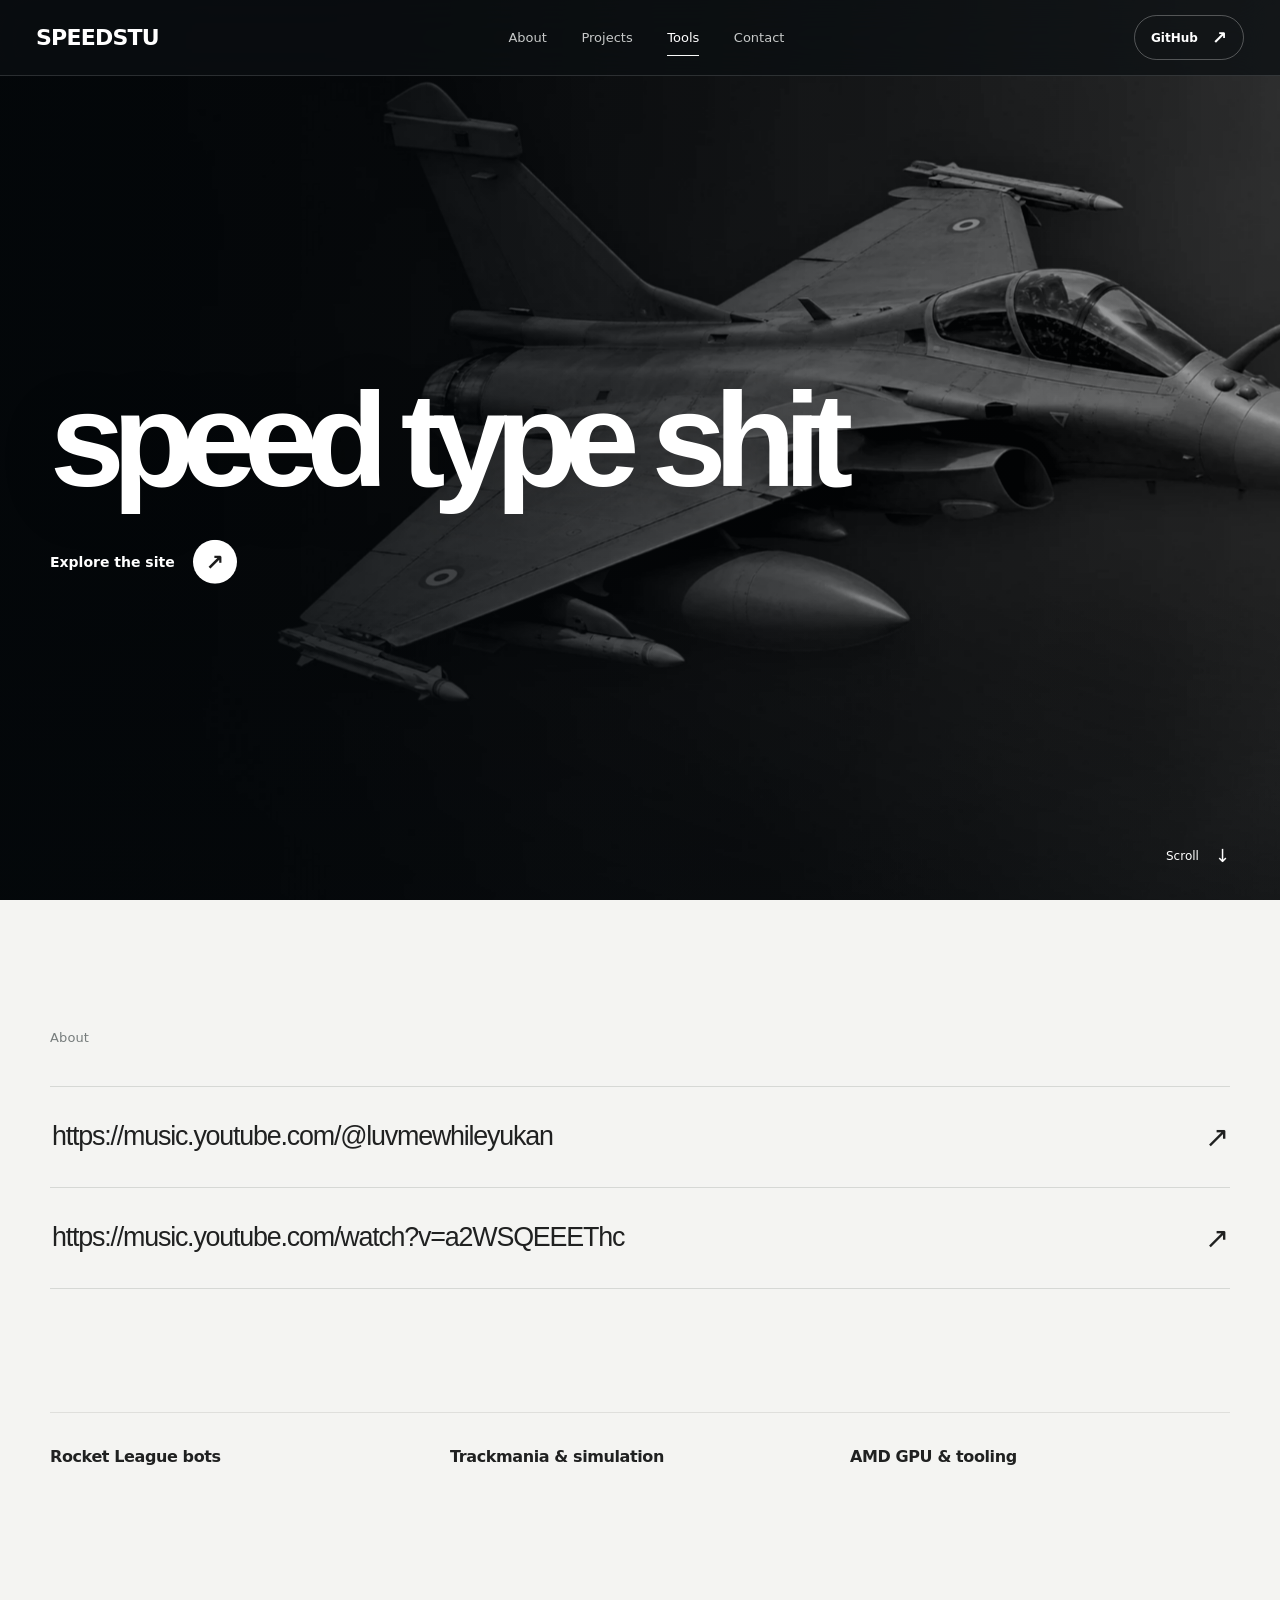
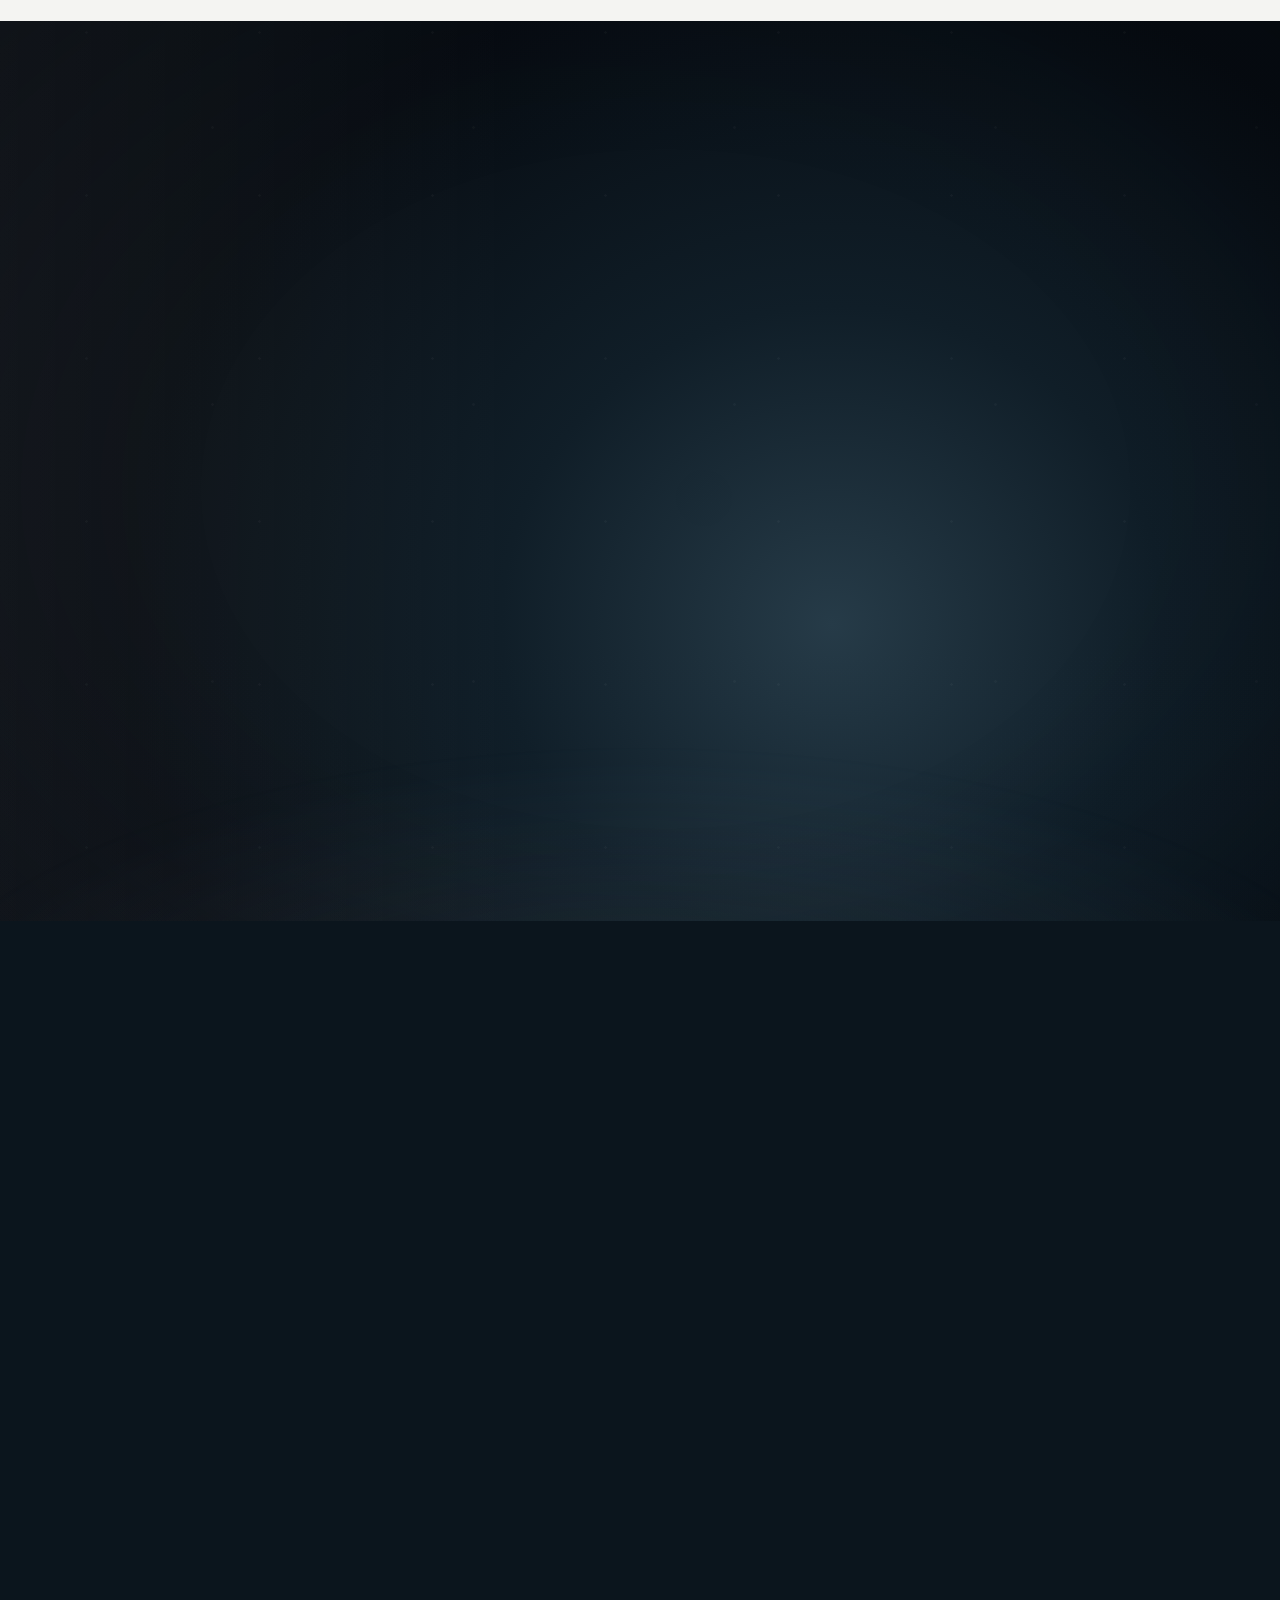
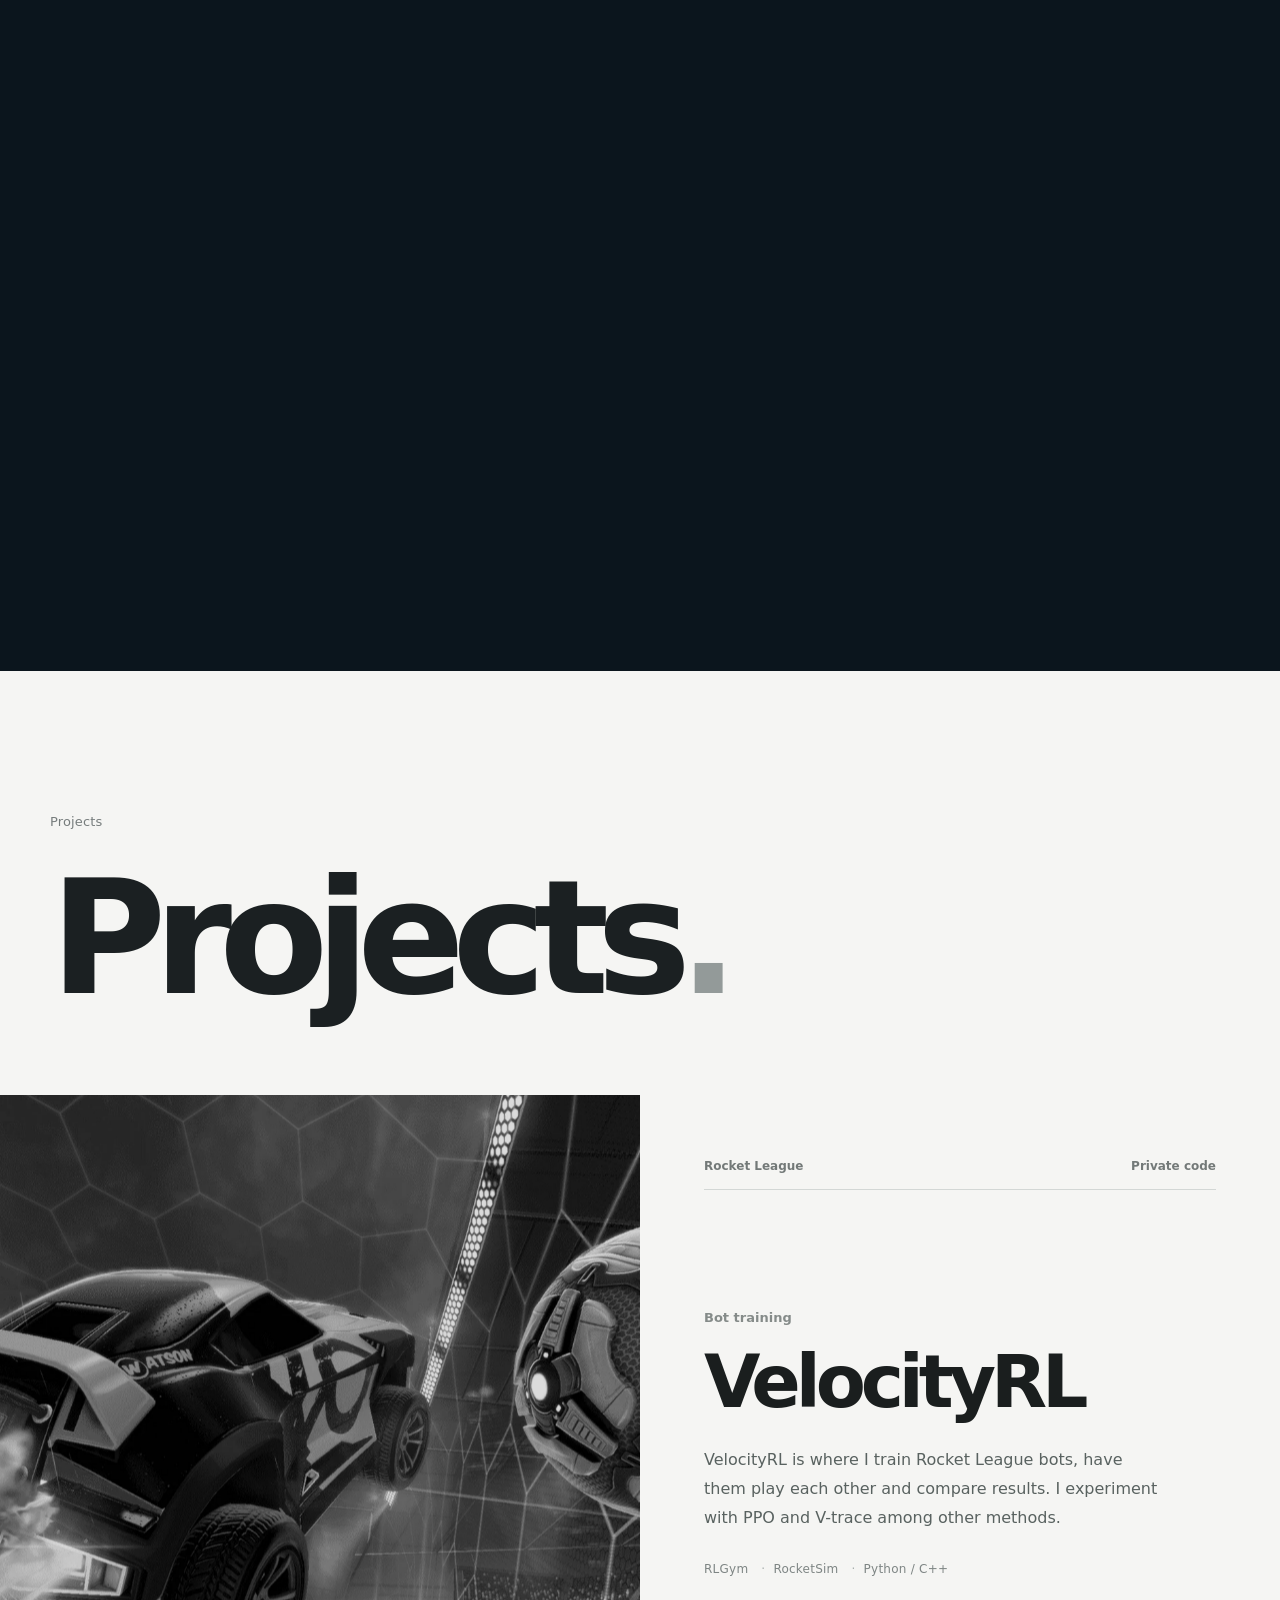
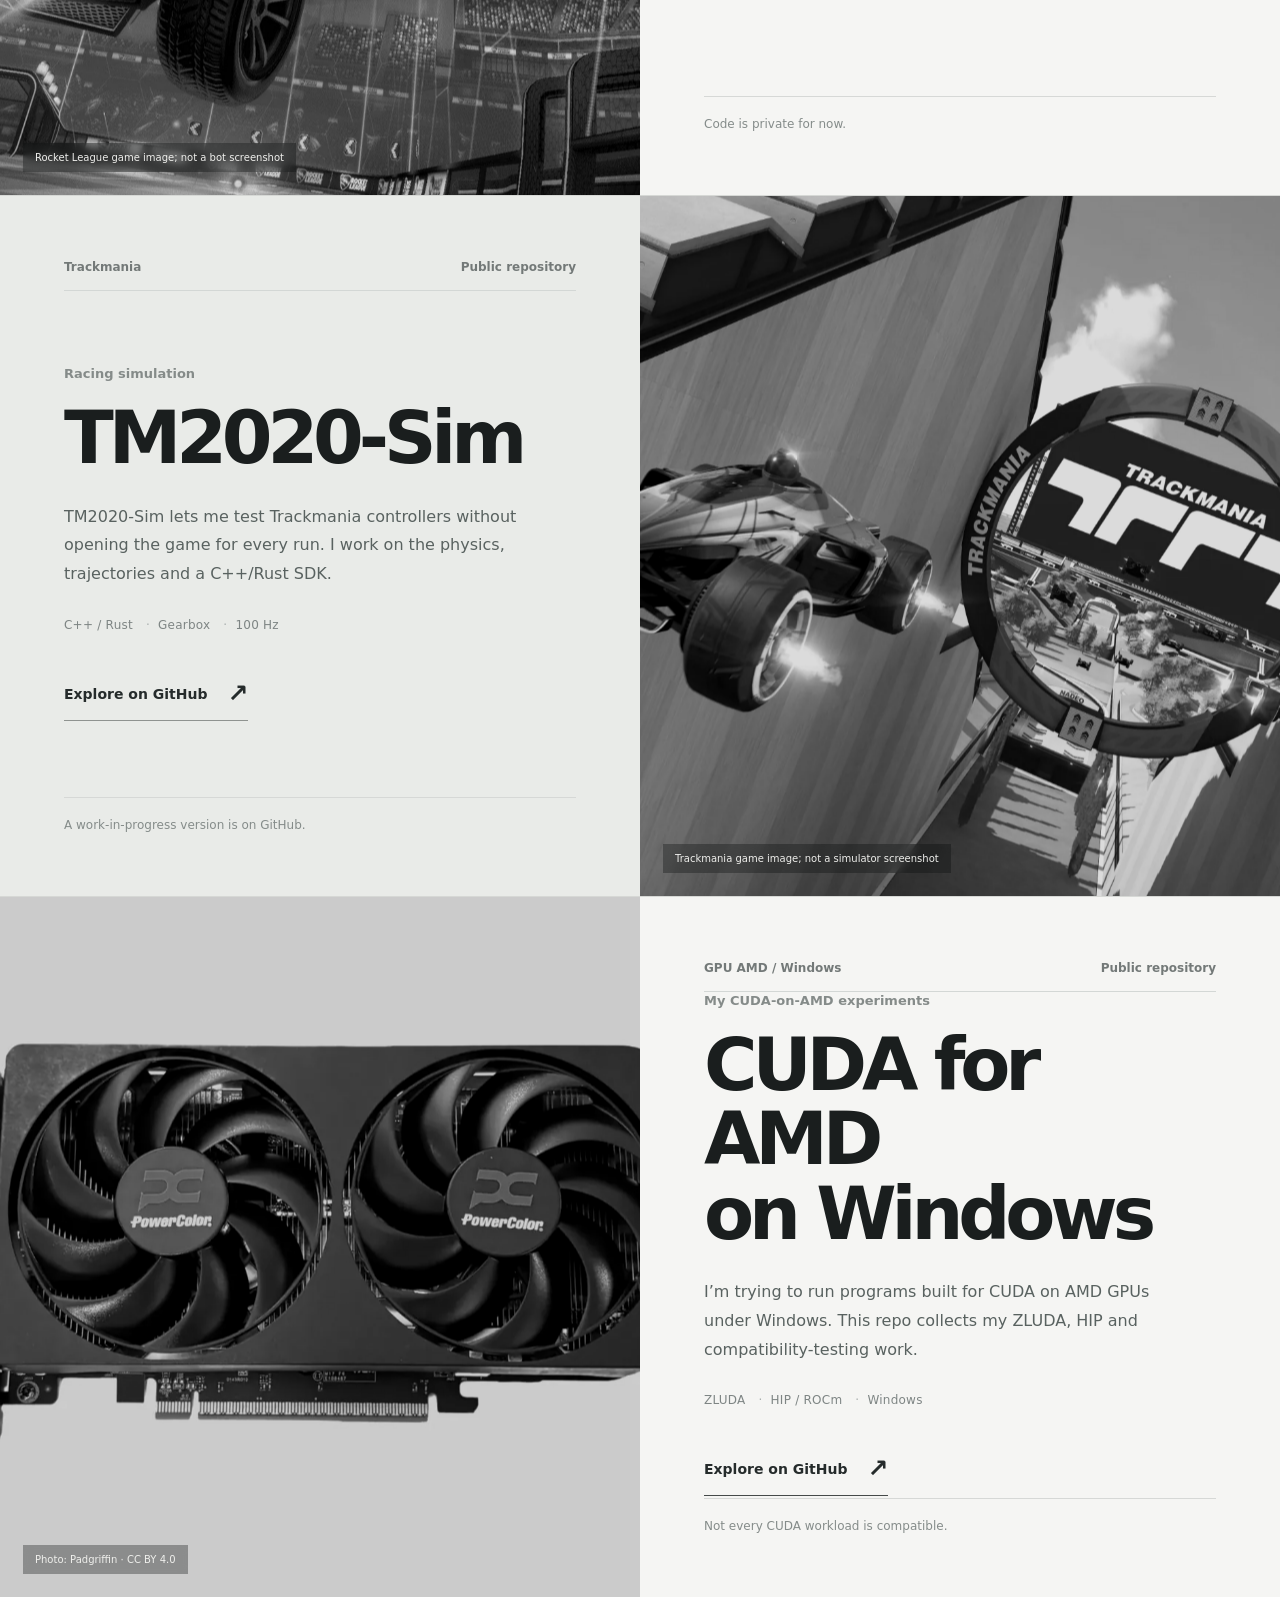
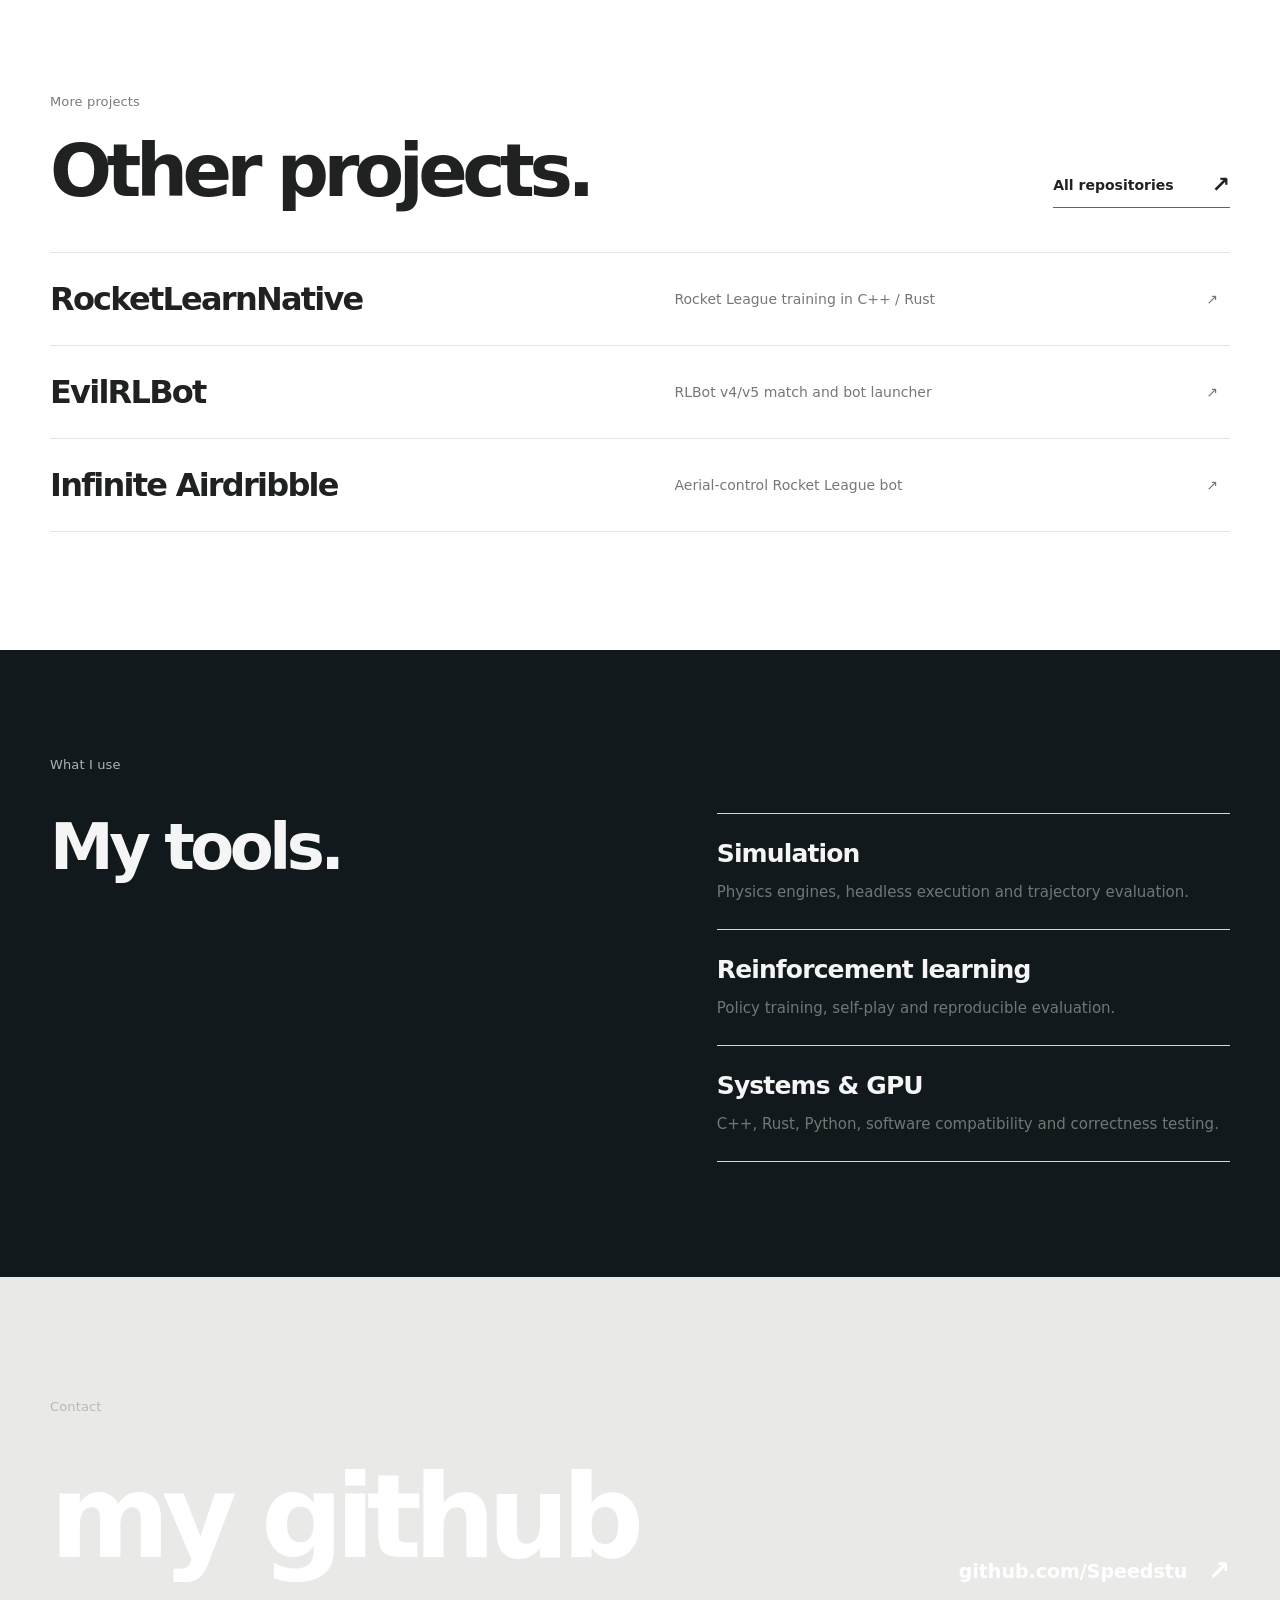
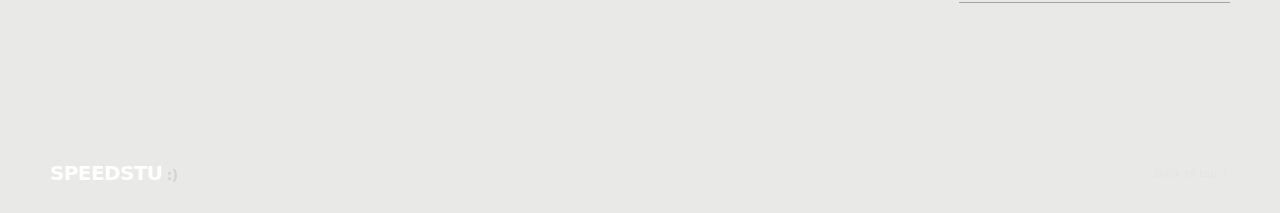
==== commit 35c485da: "Restore classic Rafale and add cinematic perspective flight" ====
--- a/index.html
+++ b/index.html
@@ -1,127 +1,155 @@
-<!doctype html>
+<!DOCTYPE html>
 <html lang="en">
 <head>
   <meta charset="utf-8">
   <meta name="viewport" content="width=device-width,initial-scale=1">
-  <meta name="theme-color" content="#f3f2ef">
-  <meta name="description" content="Speedstu — Rocket League bots, Trackmania simulation, and AMD GPU experiments. Personal portfolio.">
-  <meta property="og:title" content="Speedstu — Personal projects">
-  <meta property="og:description" content="Rocket League, Trackmania, and experimental code.">
-  <meta property="og:image" content="https://speedstu.tech/assets/hero-rafale.webp">
+  <meta name="color-scheme" content="light dark">
+  <meta name="theme-color" content="#111517">
+  <meta name="speedstu-version" content="13.0 — Flight Study">
+  <meta name="description" content="Speedstu: Rocket League bots, Trackmania simulations, and AMD GPU tools.">
   <meta property="og:type" content="website">
   <meta property="og:locale" content="en_US">
+  <meta property="og:title" content="Speedstu — Projects">
+  <meta property="og:description" content="Rocket League bots, Trackmania simulations, and AMD GPU tools.">
+  <meta property="og:image" content="https://speedstu.tech/assets/hero-rafale.webp">
   <link rel="canonical" href="https://speedstu.tech/">
-  <link rel="icon" href="assets/favicon.svg" type="image/svg+xml">
-  <link rel="preload" as="image" href="assets/rafale-v1.webp">
-  <link rel="stylesheet" href="v12.css?v=12.0.0">
-  <script src="v12.js?v=12.0.0" defer></script>
-  <title>Speedstu — Personal projects</title>
+  <link rel="icon" type="image/svg+xml" href="assets/favicon.svg">
+  <link rel="preload" href="assets/hero-rafale.webp" as="image" type="image/webp">
+  <link rel="stylesheet" href="styles.css?v=13.0.0">
+  <link rel="stylesheet" href="personal.css?v=13.0.0">
+  <link rel="stylesheet" href="v13.css?v=13.0.0">
+  <script src="script.js?v=13.0.0" defer></script>
+  <script src="v13.js?v=13.0.0" defer></script>
+  <title>Speedstu — Projects</title>
 </head>
 <body>
-  <a class="skip-link" href="#work">Skip to projects</a>
-  <div class="read-progress" aria-hidden="true"><span></span></div>
-  <header class="nav" id="nav">
-    <a class="brand" href="#home" aria-label="Speedstu, home">speedstu<span>.</span></a>
-    <nav class="nav-links" aria-label="Main navigation">
-      <a href="#work">work</a>
-      <a href="#about">about</a>
-    </nav>
-    <a class="nav-github" href="https://github.com/Speedstu" target="_blank" rel="noopener noreferrer">github <span aria-hidden="true">↗</span></a>
-    <button id="menu-button" class="menu-button" type="button" aria-label="Open menu" aria-controls="mobile-menu" aria-expanded="false"><span></span><span></span></button>
-  </header>
-  <nav class="mobile-menu" id="mobile-menu" aria-label="Mobile navigation" hidden>
-    <a href="#work">work</a><a href="#about">about</a><a href="#contact">github</a>
+<div class="scroll-progress" id="scroll-progress" aria-hidden="true"></div>
+<a class="skip-link" href="#work">Skip to projects</a>
+<header class="site-header" id="header">
+  <a href="#home" class="brand" aria-label="Speedstu — home"><span class="brand-accent"></span>SPEEDSTU</a>
+  <nav class="desktop-nav" aria-label="Main navigation">
+    <a href="#intro">About</a>
+    <a href="#work">Projects</a>
+    <a href="#expertise">Tools</a>
+    <a href="#contact">Contact</a>
   </nav>
+  <div class="header-actions">
+    <a class="header-github" href="https://github.com/Speedstu" target="_blank" rel="noopener noreferrer" aria-label="Speedstu GitHub profile">GitHub <span aria-hidden="true">↗</span></a>
+    <button class="menu-button" id="menu-button" type="button" aria-label="Open menu" aria-controls="menu" aria-expanded="false"><span></span><span></span></button>
+  </div>
+</header>
+<div class="menu-panel" id="menu" aria-hidden="true">
+  <div class="menu-panel-top"><span>SPEEDSTU / MENU</span><span>☺</span></div>
+  <nav aria-label="Mobile navigation">
+    <a href="#intro"><span>•</span><span>About</span><span>↗</span></a>
+    <a href="#work"><span>•</span><span>Projects</span><span>↗</span></a>
+    <a href="#expertise"><span>•</span><span>Tools</span><span>↗</span></a>
+    <a href="#contact"><span>•</span><span>Contact</span><span>↗</span></a>
+  </nav>
+  <a href="https://github.com/Speedstu" target="_blank" rel="noopener noreferrer" class="menu-github">github.com/Speedstu ↗</a>
+</div>
+<main>
+  <section class="hero" id="home" aria-labelledby="hero-title">
+    <div class="hero-bg" role="img" aria-label="Monochrome artwork of a Rafale fighter jet"></div>
+    <div class="hero-shade"></div>
+    <div class="hero-grid-lines" aria-hidden="true"></div>
+    <div class="hero-content hero-slang-content">
+      <h1 id="hero-title" class="hero-slang">speed type shit</h1>
+      <a href="#intro" class="hero-cta"><span>Explore the site</span><span class="cta-round" aria-hidden="true">↗</span></a>
+    </div>
+    <div class="hero-bottomline"><a href="#intro"><span>Scroll</span><span aria-hidden="true">↓</span></a></div>
+  </section>
 
-  <main>
-    <section class="hero" id="home" aria-label="Introduction">
-      <div class="hero-gallery" aria-hidden="true">
-        <div class="hero-photo photo-track" data-depth="-1.1"><img src="assets/trackmania-real.webp" width="1920" height="1080" alt="" decoding="async" fetchpriority="low"></div>
-        <div class="hero-photo photo-rocket" data-depth=".8"><img src="assets/rocketleague-real.webp" width="1920" height="1080" alt="" decoding="async" fetchpriority="low"></div>
-        <div class="hero-photo photo-rafale" data-depth="1.25"><img src="assets/rafale-v1.webp" width="1650" height="929" alt="" decoding="async"></div>
-        <div class="hero-photo photo-gpu" data-depth="-.6"><img src="assets/radeon-rx9060xt.webp" width="1200" height="1000" alt="" decoding="async"></div>
+  <section class="intro" id="intro">
+    <div class="container intro-wrapper">
+      <div class="section-kicker"><span>About</span></div>
+      <div class="intro-layout intro-music">
+        <a class="music-link" href="https://music.youtube.com/@luvmewhileyukan" target="_blank" rel="noopener noreferrer">
+          <span>https://music.youtube.com/@luvmewhileyukan</span><span class="music-link-arrow" aria-hidden="true">↗</span>
+        </a>
+        <a class="music-link" href="https://music.youtube.com/watch?v=a2WSQEEEThc" target="_blank" rel="noopener noreferrer">
+          <span>https://music.youtube.com/watch?v=a2WSQEEEThc</span><span class="music-link-arrow" aria-hidden="true">↗</span>
+        </a>
       </div>
-      <div class="hero-title-wrap">
-        <div class="hero-overline"><span>PERSONAL PORTFOLIO</span><span>2026</span></div>
-        <h1>speed type<br>shit<span class="dot">.</span></h1>
-        <div class="hero-bottomline"><span>Rocket League / Trackmania / GPU</span><a href="#work">Scroll to explore <span aria-hidden="true">↘</span></a></div>
+      <div class="expertise-stripe" aria-label="Project technologies"><div><strong>Rocket League bots</strong></div><div><strong>Trackmania & simulation</strong></div><div><strong>AMD GPU & tooling</strong></div></div>
+    </div>
+  </section>
+
+  <!-- Scroll-driven Rafale animation, with projects immediately following. -->
+  <section class="flight-section flight-v1" id="flight" aria-label="Rafale scroll transition">
+    <div class="flight-stage" id="flight-stage">
+      <canvas class="flight-depth" id="flight-depth" aria-hidden="true"></canvas>
+      <div class="flight-stars" aria-hidden="true"></div>
+      <div class="flight-horizon" aria-hidden="true"></div>
+      <div class="flight-heading" aria-hidden="true"><span>My projects.</span></div>
+      <div class="contrail contrail-one" aria-hidden="true"></div>
+      <div class="contrail contrail-two" aria-hidden="true"></div>
+      <img src="assets/rafale-v1.webp" id="flight-jet" class="flight-plane" width="1672" height="929" alt="Illustration of a Rafale flying from left to right" decoding="async">
+    </div>
+  </section>
+
+  <section class="work-heading" id="work">
+    <div class="container">
+      <div class="section-kicker"><span>Projects</span></div>
+      <div class="work-heading-grid"><h2>Projects<span class="heading-period">.</span></h2></div>
+    </div>
+  </section>
+
+  <section class="project project-velocity" aria-labelledby="velocity-title">
+    <div class="project-visual scene-rocket">
+      <img class="external-photo" src="assets/rocketleague-real.webp" alt="Rocket League gameplay screenshot, illustration only" loading="lazy">
+      <div class="visual-fallback" aria-hidden="true"><span>RL</span><strong>ROCKET<br>LEAGUE</strong></div>
+      <span class="photo-credit">Rocket League game image; not a bot screenshot</span>
+    </div>
+    <div class="project-copy">
+      <div class="project-meta"><span>Rocket League</span><span>Private code</span></div>
+      <div class="project-inner"><p class="project-kind">Bot training</p><h3 id="velocity-title">VelocityRL</h3><p class="project-description">VelocityRL is where I train Rocket League bots, have them play each other and compare results. I experiment with PPO and V-trace among other methods.</p><div class="specs"><span>RLGym</span><span>RocketSim</span><span>Python / C++</span></div></div>
+      <div class="project-bottom"><span>Code is private for now.</span></div>
+    </div>
+  </section>
+
+  <section class="project project-trackmania" aria-labelledby="tm-title">
+    <div class="project-copy">
+      <div class="project-meta"><span>Trackmania</span><span>Public repository</span></div>
+      <div class="project-inner"><p class="project-kind">Racing simulation</p><h3 id="tm-title">TM2020-Sim</h3><p class="project-description">TM2020-Sim lets me test Trackmania controllers without opening the game for every run. I work on the physics, trajectories and a C++/Rust SDK.</p><div class="specs"><span>C++ / Rust</span><span>Gearbox</span><span>100 Hz</span></div><a class="project-action" href="https://github.com/Speedstu/TM2020-Sim-V1" target="_blank" rel="noopener noreferrer"><span>Explore on GitHub</span><span>↗</span></a></div>
+      <div class="project-bottom"><span>A work-in-progress version is on GitHub.</span></div>
+    </div>
+    <div class="project-visual scene-track">
+      <img class="external-photo" src="assets/trackmania-real.webp" alt="Trackmania 2020 gameplay screenshot, illustration only" loading="lazy">
+      <div class="visual-fallback" aria-hidden="true"><span>TM</span><strong>TRACK<br>MANIA</strong></div>
+      <span class="photo-credit">Trackmania game image; not a simulator screenshot</span>
+    </div>
+  </section>
+
+  <section class="project project-cuda" aria-labelledby="cuda-title">
+    <div class="project-visual scene-gpu">
+      <img class="external-photo" src="assets/radeon-rx9060xt.webp" alt="Photograph of a PowerColor Radeon RX 9060 XT graphics card" loading="lazy">
+      <div class="visual-fallback" aria-hidden="true"><span>GPU</span><strong>AMD<br>RADEON</strong></div>
+      <a class="photo-credit" href="https://commons.wikimedia.org/wiki/File:AMD_Radeon_RX9060XT.png" target="_blank" rel="noopener noreferrer" aria-label="Radeon photo source and license">Photo: Padgriffin · CC BY 4.0</a>
+    </div>
+    <div class="project-copy">
+      <div class="project-meta"><span>GPU AMD / Windows</span><span>Public repository</span></div>
+      <div class="project-inner"><p class="project-kind">My CUDA-on-AMD experiments</p><h3 id="cuda-title">CUDA for AMD<br>on Windows</h3><p class="project-description">I’m trying to run programs built for CUDA on AMD GPUs under Windows. This repo collects my ZLUDA, HIP and compatibility-testing work.</p><div class="specs"><span>ZLUDA</span><span>HIP / ROCm</span><span>Windows</span></div><a class="project-action" href="https://github.com/Speedstu/CUDA-for-AMD-Windows" target="_blank" rel="noopener noreferrer"><span>Explore on GitHub</span><span>↗</span></a></div>
+      <div class="project-bottom"><span>Not every CUDA workload is compatible.</span></div>
+    </div>
+  </section>
+
+  <section class="more-projects">
+    <div class="container">
+      <div class="section-kicker"><span>More projects</span></div>
+      <div class="more-heading"><h2>Other projects.</h2><a href="https://github.com/Speedstu?tab=repositories" target="_blank" rel="noopener noreferrer" class="text-link"><span>All repositories</span><span>↗</span></a></div>
+      <div class="project-list">
+        <a href="https://github.com/Speedstu/RocketLearnNative" target="_blank" rel="noopener noreferrer"><strong>RocketLearnNative</strong><span>Rocket League training in C++ / Rust</span><span class="list-arrow">↗</span></a>
+        <a href="https://github.com/Speedstu/EvilRLBot" target="_blank" rel="noopener noreferrer"><strong>EvilRLBot</strong><span>RLBot v4/v5 match and bot launcher</span><span class="list-arrow">↗</span></a>
+        <a href="https://github.com/Speedstu/infinite-airdribble-rocket-league-bot" target="_blank" rel="noopener noreferrer"><strong>Infinite Airdribble</strong><span>Aerial-control Rocket League bot</span><span class="list-arrow">↗</span></a>
       </div>
-    </section>
+    </div>
+  </section>
 
-    <section class="gallery-section" id="work" aria-labelledby="work-title">
-      <div class="gallery-stage">
-        <div class="gallery-heading"><span>SELECTED WORK</span><h2 id="work-title">Projects.</h2><div class="gallery-index"><span id="gallery-current">01</span><span>/ 03</span></div></div>
-        <div class="gallery-track" id="gallery-track">
-          <article class="project-slide slide-rocket" id="velocityrl" aria-labelledby="rocket-title">
-            <div class="slide-image">
-              <img src="assets/rocketleague-real.webp" width="1920" height="1080" alt="Rocket League gameplay showing an Octane car and the ball" decoding="async" loading="lazy">
-            </div>
-            <div class="slide-shade"></div>
-            <div class="slide-copy">
-              <div class="project-no">01 <span>/</span> Rocket League</div>
-              <h3 id="rocket-title">VelocityRL</h3>
-              <p>Training bots with self-play, PPO, V-trace and RocketSim.</p>
-              <span class="project-state">Private project</span>
-            </div>
-          </article>
-          <article class="project-slide slide-track" id="tm2020" aria-labelledby="track-title">
-            <div class="slide-image">
-              <img src="assets/trackmania-real.webp" width="1920" height="1080" alt="Trackmania 2020 gameplay with cars driving around a loop" decoding="async" loading="lazy">
-            </div>
-            <div class="slide-shade"></div>
-            <div class="slide-copy">
-              <div class="project-no">02 <span>/</span> Trackmania</div>
-              <h3 id="track-title">TM2020-Sim</h3>
-              <p>A simulation for testing driving agents, trajectories and physics.</p>
-              <a class="project-action" href="https://github.com/Speedstu/TM2020-Sim-V1" target="_blank" rel="noopener noreferrer">View on GitHub <span aria-hidden="true">↗</span></a>
-            </div>
-          </article>
-          <article class="project-slide slide-gpu" id="gpu" aria-labelledby="gpu-title">
-            <div class="slide-image">
-              <img src="assets/radeon-rx9060xt.webp" width="1200" height="1000" alt="Photograph of an AMD Radeon RX 9060 XT graphics card" decoding="async" loading="lazy">
-            </div>
-            <div class="slide-shade"></div>
-            <div class="slide-copy">
-              <div class="project-no">03 <span>/</span> AMD / Windows</div>
-              <h3 id="gpu-title">CUDA on AMD</h3>
-              <p>Experiments with CUDA workloads on AMD GPUs using ZLUDA and HIP.</p>
-              <a class="project-action" href="https://github.com/Speedstu/CUDA-for-AMD-Windows" target="_blank" rel="noopener noreferrer">View on GitHub <span aria-hidden="true">↗</span></a>
-            </div>
-          </article>
-        </div>
-        <div class="gallery-rail" aria-hidden="true"><span id="gallery-rail"></span></div>
-      </div>
-    </section>
+  <section class="expertise" id="expertise"><div class="container"><div class="section-kicker"><span>What I use</span></div><div class="expertise-grid"><h2>My tools.</h2><div class="expertise-details"><div><h3>Simulation</h3><p>Physics engines, headless execution and trajectory evaluation.</p></div><div><h3>Reinforcement learning</h3><p>Policy training, self-play and reproducible evaluation.</p></div><div><h3>Systems & GPU</h3><p>C++, Rust, Python, software compatibility and correctness testing.</p></div></div></div></div></section>
 
-    <section class="other" id="other" aria-labelledby="other-title">
-      <div class="other-header"><h2 id="other-title">More work.</h2><a href="https://github.com/Speedstu?tab=repositories" target="_blank" rel="noopener noreferrer">All repositories <span aria-hidden="true">↗</span></a></div>
-      <div class="repo-list">
-        <a href="https://github.com/Speedstu/RocketLearnNative" target="_blank" rel="noopener noreferrer"><strong>RocketLearnNative</strong><span>Rocket League training in C++ / Rust</span><b aria-hidden="true">↗</b></a>
-        <a href="https://github.com/Speedstu/EvilRLBot" target="_blank" rel="noopener noreferrer"><strong>EvilRLBot</strong><span>RLBot launcher and utilities</span><b aria-hidden="true">↗</b></a>
-        <a href="https://github.com/Speedstu/infinite-airdribble-rocket-league-bot" target="_blank" rel="noopener noreferrer"><strong>Infinite Airdribble</strong><span>Rocket League aerial-control bot</span><b aria-hidden="true">↗</b></a>
-      </div>
-    </section>
-
-    <section class="marin" id="marin" role="img" aria-label="Full-screen black-and-white manga illustration of Marin Kitagawa">
-      <div class="marin-image"><img src="assets/marin-kitagawa.webp" width="1920" height="1378" alt="" loading="lazy" decoding="async"></div>
-    </section>
-
-    <section class="about" id="about">
-      <div class="about-inner"><h2>About.</h2>
-        <div class="about-links">
-          <a href="https://music.youtube.com/@luvmewhileyukan" target="_blank" rel="noopener noreferrer">music.youtube.com/@luvmewhileyukan <span aria-hidden="true">↗</span></a>
-          <a href="https://music.youtube.com/watch?v=a2WSQEEEThc" target="_blank" rel="noopener noreferrer">music.youtube.com/watch?v=a2WSQEEEThc <span aria-hidden="true">↗</span></a>
-        </div>
-      </div>
-    </section>
-
-    <section class="contact" id="contact">
-      <div class="contact-inner">
-        <h2>my github<span>.</span></h2>
-        <a class="contact-link" href="https://github.com/Speedstu" target="_blank" rel="noopener noreferrer">github.com/Speedstu <span aria-hidden="true">↗</span></a>
-        <footer><span>speedstu :)</span><a href="#home">Back to top ↑</a></footer>
-      </div>
-    </section>
-  </main>
+  <section class="contact" id="contact"><div class="container contact-grid"><div><div class="section-kicker"><span>Contact</span></div><h2>my github</h2></div><a class="contact-link" href="https://github.com/Speedstu" target="_blank" rel="noopener noreferrer">github.com/Speedstu <span>↗</span></a></div></section>
+</main>
+<footer class="footer"><div class="container footer-layout"><a href="#home" class="footer-brand">SPEEDSTU<span> :)</span></a><a href="#home">Back to top ↑</a></div></footer>
 </body>
-</html>+</html>
--- a/styles.css
+++ b/styles.css
@@ -0,0 +1,45 @@
+:root{--ink:#131719;--muted:#62676b;--red:#ca2834;--paper:#f3f3f2;--light:#f9faf9;--line:#d2d5d4;--white:#fff;--heading:Arial,Helvetica,sans-serif}
+*{box-sizing:border-box}html{scroll-behavior:smooth;scroll-padding-top:88px}body{margin:0;color:var(--ink);background:var(--paper);font-family:Arial,Helvetica,sans-serif;-webkit-font-smoothing:antialiased}img{max-width:100%;display:block}a{color:inherit;text-decoration:none}button{font:inherit}button,a{ -webkit-tap-highlight-color:transparent }a:focus-visible,button:focus-visible{outline:2px solid var(--red);outline-offset:4px}::selection{background:var(--red);color:#fff}.skip-link{position:fixed;top:-60px;left:20px;z-index:1000;background:#fff;padding:12px 20px}.skip-link:focus{top:15px}.container{width:min(100% - 100px,1460px);margin:auto}.red-stroke{width:33px;height:3px;background:var(--red);display:inline-block;flex:none}.section-kicker{display:flex;align-items:center;gap:15px;font-size:11px;font-weight:700;letter-spacing:.145em;text-transform:uppercase;color:#50575a}.site-header{height:88px;position:fixed;z-index:80;top:0;left:0;right:0;display:flex;align-items:center;padding:0 max(38px,calc((100vw - 1560px)/2));background:rgba(12,17,20,.96);color:#fff;border-bottom:1px solid rgba(255,255,255,.14);backdrop-filter:blur(12px)}.brand{display:inline-flex;align-items:center;gap:14px;font-size:24px;letter-spacing:.075em;font-weight:800;white-space:nowrap}.brand-accent{width:10px;height:24px;background:var(--red);display:block;transform:skewX(-15deg)}.desktop-nav{display:flex;gap:clamp(23px,3vw,58px);align-items:center;margin:0 auto}.desktop-nav a{color:#e5e6e6;font-size:13px;font-weight:600;transition:color .2s;white-space:nowrap}.desktop-nav a:hover{color:#fff}.header-actions{display:flex;gap:26px;align-items:center}.lang-button{background:none;border:0;color:#fff;display:flex;gap:8px;align-items:center;padding:10px 0;cursor:pointer;font-size:11px;letter-spacing:.04em}.language-sep{color:#717b80}.other-lang{color:#92989c}.header-github{font-size:12px;font-weight:700;display:flex;align-items:center;gap:12px;border-bottom:1px solid #838f93;padding-bottom:7px}.header-github>span{font-size:18px}.menu-button{width:35px;height:36px;display:none;flex-direction:column;justify-content:center;gap:7px;background:none;border:0;cursor:pointer;padding:0;z-index:100}.menu-button span{width:29px;height:2px;background:#fff;transition:transform .25s}.menu-button[aria-expanded=true] span:first-child{transform:translateY(4.5px) rotate(45deg)}.menu-button[aria-expanded=true] span:last-child{transform:translateY(-4.5px) rotate(-45deg)}.menu-panel{position:fixed;inset:88px 0 0;background:#101619;color:#fff;z-index:70;padding:45px max(45px,calc((100vw - 1460px)/2));opacity:0;visibility:hidden;transform:translateY(-9px);transition:opacity .3s,visibility .3s,transform .3s;display:flex;flex-direction:column}.menu-panel.is-open{opacity:1;visibility:visible;transform:none}.menu-panel-top{display:flex;justify-content:space-between;color:#8e9b9e;font-size:11px;letter-spacing:.14em;padding-bottom:32px;border-bottom:1px solid #343e42}.menu-panel nav{display:flex;flex-direction:column;max-width:950px;margin:30px 0 auto}.menu-panel nav a{display:grid;grid-template-columns:65px 1fr 50px;align-items:center;gap:12px;border-bottom:1px solid #343e42;padding:17px 0}.menu-panel nav a span:first-child{color:#859296;font-size:11px}.menu-panel nav a span:nth-child(2){font-size:clamp(35px,5vw,74px);line-height:1.08;font-weight:700;letter-spacing:-.05em}.menu-panel nav a span:last-child{text-align:right;color:var(--red);font-size:30px}.menu-panel nav a:hover span:nth-child(2){color:#aeb5b7}.menu-github{font-size:13px;padding:22px 0;color:#b9c1c3}
+.hero{position:relative;min-height:min(930px,100svh);height:100svh;min-height:710px;background:#151c20;color:#fff;overflow:hidden}.hero-bg{position:absolute;inset:0;background:url('assets/hero-rafale.webp') 54% 50% / cover no-repeat;transform:scale(1.03);will-change:transform}.hero-shade{position:absolute;inset:0;background:linear-gradient(90deg,rgba(5,10,13,.75) 0%,rgba(7,11,14,.56) 28%,rgba(8,13,16,.08) 74%),linear-gradient(0deg,rgba(4,8,10,.67),transparent 22%)}.hero-grid-lines{position:absolute;inset:0;pointer-events:none;background:linear-gradient(90deg,transparent calc(50% - .5px),rgba(255,255,255,.1) 50%,transparent calc(50% + .5px));opacity:.35}.hero-topline{position:absolute;top:132px;left:max(50px,calc((100vw - 1460px)/2));right:max(50px,calc((100vw - 1460px)/2));display:flex;justify-content:space-between;gap:20px;color:#c6cbcc;font-size:10px;font-weight:700;letter-spacing:.16em}.hero-content{position:absolute;left:max(50px,calc((100vw - 1460px)/2));bottom:clamp(115px,16vh,190px);width:min(900px,calc(100% - 100px))}.eyeline{display:flex;gap:16px;align-items:center;color:#d4d9da;letter-spacing:.15em;font-weight:700;font-size:11px}.hero h1{font-size:clamp(67px,8.2vw,132px);line-height:.98;font-weight:800;letter-spacing:-.057em;margin:29px 0 25px;text-transform:uppercase}.hero h1 span{display:block;white-space:nowrap}.hero h1 .hero-outline{-webkit-text-stroke:1px rgba(255,255,255,.88);color:transparent}.hero p{max-width:600px;font-size:16px;line-height:1.58;color:#e0e5e6;margin:0 0 31px}.hero-cta{display:inline-flex;align-items:center;gap:23px;font-size:13px;font-weight:700;padding:0 0 0 0}.cta-round{display:grid;place-items:center;width:46px;height:46px;background:#fff;border-radius:50%;color:#0e171b;font-size:24px;transition:transform .3s,background .3s}.hero-cta:hover .cta-round{transform:rotate(45deg);background:#e5e5e5}.hero-bottomline{position:absolute;bottom:28px;left:max(50px,calc((100vw - 1460px)/2));right:max(50px,calc((100vw - 1460px)/2));display:flex;justify-content:space-between;gap:12px;color:#aeb7b9;letter-spacing:.1em;font-size:10px;font-weight:700}.hero-bottomline a{display:flex;gap:27px;align-items:center;color:#fff}.hero-bottomline a span:last-child{font-size:18px}
+.intro{background:#fff;padding:105px 0 100px}.intro-layout{display:grid;grid-template-columns:minmax(0,1.5fr) minmax(340px,.75fr);gap:clamp(65px,11vw,200px);padding:58px 0 105px}.intro-layout h2{font-size:clamp(44px,5.4vw,83px);line-height:1.1;letter-spacing:-.055em;margin:0;font-weight:700;max-width:900px}.intro-side{padding-top:10px}.intro-side p{font-size:16px;line-height:1.75;color:#515a5e;margin:0 0 22px}.text-link{display:inline-flex;align-items:center;gap:48px;border-bottom:1px solid #222;padding:10px 0;font-weight:700;font-size:13px;white-space:nowrap}.text-link span:last-child{font-size:22px}.expertise-stripe{border-top:1px solid var(--line);display:grid;grid-template-columns:repeat(3,1fr);gap:30px;padding-top:25px}.expertise-stripe div{display:flex;gap:24px;align-items:flex-start}.expertise-stripe div span{color:var(--red);font-size:11px;font-weight:700}.expertise-stripe div strong{font-size:18px;letter-spacing:-.02em}
+.flight-section{height:215svh;background:#0c1113;position:relative;color:#fff}.flight-sticky{height:100svh;min-height:630px;position:sticky;top:0;overflow:hidden;background:radial-gradient(ellipse at 65% 65%,#2b3235,#0c1113 68%)}.flight-background{position:absolute;inset:0;background:repeating-linear-gradient(90deg,transparent 0,transparent 189px,rgba(255,255,255,.035) 190px),repeating-linear-gradient(0deg,transparent 0,transparent 189px,rgba(255,255,255,.035) 190px);opacity:.5}.flight-title{font-size:clamp(150px,30vw,470px);font-weight:800;letter-spacing:-.09em;line-height:1;position:absolute;left:-.025em;top:50%;transform:translateY(-50%);color:rgba(255,255,255,.065);white-space:nowrap;pointer-events:none}.flight-topline{position:absolute;top:130px;left:max(50px,calc((100vw - 1460px)/2));right:max(50px,calc((100vw - 1460px)/2));font-size:11px;letter-spacing:.13em;font-weight:700;color:#aebabe;display:flex;justify-content:space-between}.flight-jet{position:absolute;width:min(83vw,1400px);max-width:none;left:50%;top:49%;height:auto;transform:translate(calc(-50% + 80vw),-50%) rotate(-8deg) scale(.74);will-change:transform;filter:drop-shadow(0 45px 40px rgba(0,0,0,.45));pointer-events:none}.flight-copy{position:absolute;left:max(50px,calc((100vw - 1460px)/2));bottom:125px;display:flex;align-items:center;gap:18px}.flight-copy p{font-size:22px;font-weight:600;letter-spacing:-.025em}.flight-bottom{position:absolute;left:max(50px,calc((100vw - 1460px)/2));right:max(50px,calc((100vw - 1460px)/2));bottom:42px;display:flex;align-items:center;gap:22px;font-size:11px;font-weight:700;letter-spacing:.1em;color:#c7d1d3}.flight-track{width:120px;height:2px;background:#526063}.flight-track>div{height:100%;width:0;background:var(--red)}.flight-whiteout{position:absolute;inset:0;background:#f3f3f2;opacity:0;pointer-events:none}
+.work-heading{background:var(--paper);padding:117px 0 83px}.work-heading-grid{display:flex;justify-content:space-between;align-items:end;gap:100px;margin-top:43px}.work-heading h2{font-size:clamp(60px,7.6vw,112px);font-weight:800;letter-spacing:-.06em;line-height:.98;margin:0}.work-heading p{font-size:16px;line-height:1.7;max-width:375px;color:#535a5e;margin:0 0 12px}
+.project{display:grid;grid-template-columns:1.08fr .92fr;min-height:700px;max-height:900px;background:#101619;color:#fff}.project-trackmania{grid-template-columns:.92fr 1.08fr;background:#e7e8e7;color:#172025}.project-visual{position:relative;min-height:620px;overflow:hidden}.project-visual .external-photo{position:absolute;width:100%;height:100%;object-fit:cover;inset:0;filter:grayscale(100%) contrast(1.12) brightness(.72);z-index:2;transition:transform .75s ease;will-change:transform}.project-visual:hover .external-photo{transform:scale(1.045)}.visual-fallback{position:absolute;inset:0;display:flex;flex-direction:column;align-items:center;justify-content:center;gap:21px;text-align:center;background:radial-gradient(circle at 60% 40%,#424d54,#172126 66%);overflow:hidden}.visual-fallback:after{content:"";position:absolute;inset:0;background:linear-gradient(155deg,transparent 55%,rgba(0,0,0,.35))}.visual-fallback>span{font-size:13px;letter-spacing:.27em;color:#a7b7bd;z-index:1}.visual-fallback>strong{font-size:clamp(52px,8vw,120px);line-height:.89;letter-spacing:-.05em;color:#718087;z-index:1}.scene-track .visual-fallback{background:linear-gradient(130deg,#4b5558,#141f24)}.scene-gpu .visual-fallback{background:linear-gradient(130deg,#dfe2e0,#8f999b)}.scene-gpu .visual-fallback>strong{color:#455154}.scene-gpu .visual-fallback>span{color:#455154}.scene-gpu .external-photo{filter:grayscale(1) contrast(1.14) brightness(.95);object-fit:contain;background:#f3f4f3}.photo-credit{position:absolute;z-index:3;bottom:30px;left:38px;background:rgba(8,14,17,.65);backdrop-filter:blur(8px);color:#fff;font-size:10px;letter-spacing:.02em;padding:9px 12px}.project-copy{display:flex;flex-direction:column;padding:43px clamp(38px,5vw,95px) 42px;min-width:0}.project-meta{display:flex;align-items:center;justify-content:space-between;gap:15px;font-size:11px;letter-spacing:.09em;font-weight:700;color:#9ca9ad;padding-bottom:19px;border-bottom:1px solid rgba(255,255,255,.25)}.project-meta span:last-child{color:#e2e6e7}.project-inner{margin:auto 0}.project-kind{font-size:12px;font-weight:700;letter-spacing:.09em;color:#c6cfd2;margin:20px 0 24px}.project h3{font-size:clamp(55px,5.4vw,94px);letter-spacing:-.064em;line-height:1.03;margin:0 0 27px;font-weight:800;overflow-wrap:normal}.project-description{font-size:16px;line-height:1.7;color:#d0d8da;max-width:610px;margin:0}.specs{display:flex;gap:9px;flex-wrap:wrap;margin-top:34px}.specs span{font-size:11px;letter-spacing:.02em;padding:10px 12px;border:1px solid rgba(255,255,255,.26);color:#d5dcde}.project-action{margin-top:35px;display:inline-flex;gap:35px;align-items:center;justify-content:space-between;padding:12px 0;border-bottom:1px solid #fff;font-weight:700;font-size:13px}.project-action>span:last-child{font-size:25px;transition:transform .2s}.project-action:hover>span:last-child{transform:translate(4px,-3px)}.project-bottom{display:flex;justify-content:space-between;gap:25px;padding-top:20px;border-top:1px solid rgba(255,255,255,.25);color:#afbbbe;font-size:11px;letter-spacing:.02em}.project-arrow{font-weight:700;font-size:12px}.project-trackmania .project-meta{color:#545f63;border-color:#bdc4c5}.project-trackmania .project-meta span:last-child{color:#444e51}.project-trackmania .project-kind{color:#525b5e}.project-trackmania .project-description{color:#485256}.project-trackmania .specs span{color:#293337;border-color:#b1b9bc}.project-trackmania .project-action{border-color:#333}.project-trackmania .project-bottom{border-color:#bdc4c5;color:#6a7377}
+.more-projects{padding:116px 0 130px;background:#fff}.more-heading{display:flex;align-items:end;justify-content:space-between;gap:30px;margin:33px 0 48px}.more-heading h2{font-size:clamp(60px,7vw,108px);line-height:1;letter-spacing:-.06em;margin:0}.project-list a{display:grid;grid-template-columns:70px minmax(260px,1fr) minmax(290px,.9fr) 36px;align-items:center;gap:20px;border-top:1px solid #c7cbcc;padding:31px 12px 31px 0;transition:padding .25s,background .25s}.project-list a:last-child{border-bottom:1px solid #c7cbcc}.project-list a:hover{background:#eff0ef;padding-left:12px}.project-list .list-index{font-size:12px;color:var(--red);font-weight:700}.project-list strong{font-size:clamp(25px,2.6vw,39px);letter-spacing:-.05em;overflow-wrap:anywhere}.project-list a>span:nth-child(3){font-size:14px;color:#5d6569}.list-arrow{font-size:25px;text-align:right}
+.expertise{padding:115px 0 130px;background:#e8eaea}.expertise-grid{display:grid;grid-template-columns:1fr 1fr;gap:clamp(60px,12vw,205px);padding-top:55px}.expertise h2{font-size:clamp(50px,5.3vw,82px);line-height:1.09;letter-spacing:-.055em;margin:0}.expertise-details>div{border-top:1px solid #c3c8c8;display:grid;grid-template-columns:48px 1fr;gap:0 18px;padding:25px 0}.expertise-details>div:last-child{border-bottom:1px solid #c3c8c8}.expertise-details>div>span{grid-row:span 2;color:var(--red);font-size:12px;font-weight:700;padding-top:5px}.expertise h3{font-size:28px;letter-spacing:-.035em;margin:0 0 12px}.expertise-details p{font-size:14px;line-height:1.6;color:#5c676b;margin:0}
+.contact{background:#141a1d;color:#fff;padding:116px 0 125px}.contact-grid{display:flex;align-items:end;justify-content:space-between;gap:80px}.contact .section-kicker{color:#aeb9bc}.contact h2{font-size:clamp(60px,7.5vw,110px);line-height:1;letter-spacing:-.055em;margin:44px 0 28px}.contact p{color:#c0cbce;max-width:650px;font-size:16px;line-height:1.72;margin:0}.contact-link{font-size:24px;font-weight:700;white-space:nowrap;padding:16px 0;border-bottom:2px solid #fff;display:flex;gap:80px;align-items:center}.contact-link span{font-size:27px}.footer{background:#0c1113;color:#a2aeb1;padding:28px 0}.footer-layout{display:flex;align-items:center;justify-content:space-between;gap:25px;font-size:11px}.footer-brand{color:#fff;font-size:22px;letter-spacing:.06em;font-weight:800}.footer-brand span{color:var(--red)}.footer-layout>a:last-child{color:#e1e5e5;white-space:nowrap}
+@media (min-width:1700px){.site-header{padding-left:calc((100vw - 1560px)/2);padding-right:calc((100vw - 1560px)/2)}}
+@media(max-width:1200px){.site-header{padding:0 28px}.desktop-nav{gap:22px}.header-actions{gap:18px}.brand{font-size:21px}.container{width:calc(100% - 76px)}.project{min-height:615px}.project-visual{min-height:590px}.project-copy{padding:32px 38px}.project h3{font-size:clamp(46px,5.8vw,73px)}.project-description{font-size:15px}.intro-layout{gap:65px}.hero-content,.hero-topline,.hero-bottomline,.flight-topline,.flight-copy,.flight-bottom{left:38px;right:38px}.hero-content{right:auto}}
+@media(max-width:900px){.desktop-nav,.header-github{display:none}.site-header{height:72px;padding:0 24px}.header-actions{margin-left:auto}.menu-button{display:flex}.menu-panel{inset:72px 0 0;padding:24px}.menu-panel nav a span:nth-child(2){font-size:clamp(35px,7vw,60px)}.container{width:calc(100% - 50px)}.hero{min-height:740px}.hero-content{width:calc(100% - 50px);left:25px;bottom:130px}.hero-topline,.hero-bottomline{left:25px;right:25px}.hero-topline{top:111px}.hero h1{font-size:clamp(59px,10vw,102px)}.intro-layout{grid-template-columns:1fr;gap:30px}.intro-layout h2{max-width:700px}.intro-side{max-width:650px}.expertise-stripe{gap:20px}.expertise-stripe div{gap:10px}.expertise-stripe div strong{font-size:16px}.work-heading-grid{gap:40px}.project,.project-trackmania{grid-template-columns:1fr;max-height:none}.project-visual{min-height:430px}.project-trackmania .project-visual{order:0}.project-trackmania .project-copy{order:1}.project-copy{min-height:570px;padding:35px 40px}.project h3{font-size:clamp(56px,7.5vw,82px)}.project-inner{margin:60px 0}.project-list a{grid-template-columns:45px minmax(175px,1fr) 35px}.project-list a>span:nth-child(3){grid-column:2;grid-row:2}.list-arrow{grid-column:3;grid-row:1/3}.expertise-grid{gap:50px}.footer-layout{flex-wrap:wrap}.flight-topline,.flight-bottom{left:25px;right:25px}.flight-copy{left:25px}}
+@media(max-width:600px){html{scroll-padding-top:72px}.brand{font-size:20px;gap:10px}.brand-accent{height:21px;width:8px}.header-actions{gap:18px}.hero{min-height:690px;height:100svh}.hero-bg{background-position:66% 49%;opacity:.93}.hero-shade{background:linear-gradient(90deg,rgba(5,10,13,.83) 0%,rgba(7,11,14,.51) 100%),linear-gradient(0deg,rgba(4,8,10,.72),transparent 34%)}.hero-topright{display:none}.hero-content{bottom:125px}.hero h1{font-size:clamp(52px,11.8vw,76px);letter-spacing:-.062em;margin:23px 0 23px}.hero p{font-size:14px;line-height:1.7;max-width:410px}.eyeline{font-size:9px;gap:11px}.eyeline .red-stroke{width:24px}.hero-bottomline{bottom:23px;font-size:9px}.hero-bottomline>span{max-width:200px;line-height:1.55}.hero-cta{font-size:12px}.cta-round{width:41px;height:41px}.intro{padding:79px 0 75px}.section-kicker{font-size:10px}.intro-layout{padding:36px 0 70px;gap:25px}.intro-layout h2{font-size:clamp(40px,8.8vw,61px)}.intro-side p{font-size:14px}.expertise-stripe{grid-template-columns:1fr;gap:0;padding-top:5px}.expertise-stripe div{border-bottom:1px solid #ddd;padding:15px 0;gap:20px}.flight-section{height:175svh}.flight-sticky{min-height:580px}.flight-topline{top:103px;font-size:9px}.flight-title{font-size:39vw}.flight-jet{width:150vw}.flight-copy{bottom:122px;gap:12px}.flight-copy p{font-size:16px}.flight-bottom{bottom:38px;font-size:9px;gap:10px}.flight-track{width:65px}.work-heading{padding:84px 0 55px}.work-heading-grid{display:block;margin-top:31px}.work-heading h2{font-size:clamp(50px,10vw,80px)}.work-heading p{font-size:14px;margin-top:23px}.project-visual{min-height:315px}.project-copy{padding:25px 25px 28px;min-height:540px}.project-meta{font-size:9px}.project-inner{margin:45px 0}.project-kind{font-size:10px}.project h3{font-size:clamp(49px,11vw,70px)}.project-description{font-size:14px}.specs{margin-top:25px}.specs span{font-size:10px;padding:8px 9px}.project-bottom{font-size:10px}.photo-credit{left:20px;bottom:20px;font-size:9px;max-width:calc(100% - 40px)}.more-projects{padding:79px 0 90px}.more-heading{align-items:start;flex-direction:column;gap:20px;margin-bottom:30px}.more-heading h2{font-size:72px}.project-list a{gap:10px;grid-template-columns:30px minmax(0,1fr) 24px;padding:23px 0}.project-list strong{font-size:24px}.project-list a>span:nth-child(3){font-size:12px}.expertise{padding:80px 0 92px}.expertise-grid{grid-template-columns:1fr;gap:35px;padding-top:32px}.expertise h2{font-size:clamp(42px,9vw,68px)}.expertise h3{font-size:25px}.contact{padding:80px 0 90px}.contact-grid{display:block}.contact h2{font-size:clamp(53px,10vw,83px)}.contact p{font-size:14px}.contact-link{font-size:19px;margin-top:40px;display:inline-flex;gap:35px}.footer-layout{display:grid;grid-template-columns:1fr 1fr;gap:23px;font-size:10px}.footer-layout>span:nth-of-type(2){grid-column:1/3;line-height:1.5}.footer-layout>a:last-child{grid-column:2;grid-row:1;justify-self:end}.footer-brand{font-size:19px}}
+@media(max-width:390px){.hero h1{font-size:clamp(32px,10.6vw,42px)}.hero p{font-size:13px}.hero-topline{font-size:9px}.hero-content{bottom:115px}.flight-copy p{font-size:13px}.flight-bottom{flex-wrap:wrap}.contact-link{font-size:15px}.project h3{font-size:46px}.menu-panel nav a{grid-template-columns:35px 1fr 24px}.menu-panel nav a span:nth-child(2){font-size:36px}}
+@media(prefers-reduced-motion:reduce){html{scroll-behavior:auto}*,*::before,*::after{scroll-behavior:auto!important;animation:none!important;transition:none!important}.flight-section{height:95svh}.flight-sticky{position:relative;height:95svh}.flight-jet{transform:translate(-50%,-50%) rotate(-7deg) scale(.82)!important}.flight-whiteout{opacity:0!important}.hero-bg{transform:none!important}}
+/* The fallback remains visible if a third-party image cannot be served. */
+.external-photo.is-unavailable{display:none!important}
+@media(max-width:600px){.hero h1{font-size:clamp(32px,10.6vw,67px)}.hero h1 span{white-space:nowrap}}
+.work-heading h2{white-space:pre-line}
+
+/* V6.1: V1 Rafale scroll choreography, with the V6 editorial palette. */
+.hero h1{font-size:clamp(64px,7.7vw,125px);letter-spacing:-.06em;line-height:.95}
+.hero h1 span:nth-child(2){font-size:.69em;letter-spacing:-.045em;margin-top:14px}
+.hero p{max-width:540px}
+.flight-section.flight-v1{height:310vh;background:#11191f}
+.flight-v1 .flight-stage{position:sticky;top:0;height:100svh;min-height:570px;overflow:hidden;isolation:isolate;background:radial-gradient(ellipse at 56% 72%,#354350 0%,#1a2734 38%,#0e161e 77%)}
+.flight-v1 .flight-stars{position:absolute;inset:0;background-image:radial-gradient(#fff 1px,transparent 1.5px),radial-gradient(#c8d1d6 1px,transparent 1.5px);background-position:0 0,82px 38px;background-size:173px 163px,261px 277px;opacity:.10;transform:translateY(calc(var(--fp,0)* -70px))}
+.flight-v1 .flight-horizon{position:absolute;inset:auto -30% 9%;height:50%;background:radial-gradient(ellipse at 50% 100%,rgba(182,199,209,.2),transparent 55%);transform:translateY(calc(var(--fp,0)* 55%))}
+.flight-v1 .flight-horizon::after{content:'';position:absolute;bottom:1px;width:100%;height:1px;background:rgba(255,255,255,.15)}
+.flight-v1 .flight-heading{position:absolute;z-index:1;inset:0;display:flex;flex-direction:column;align-items:center;justify-content:center;font-size:clamp(74px,16vw,225px);line-height:.84;letter-spacing:-.085em;font-weight:800;text-align:center;white-space:nowrap;opacity:var(--heading-opacity,0);transform:translateY(calc(var(--heading-shift,0)* 1px));color:rgba(255,255,255,.8);pointer-events:none}
+.flight-v1 .flight-heading span:nth-child(2){color:transparent;-webkit-text-stroke:1px rgba(255,255,255,.48)}
+.flight-v1 .flight-plane{position:absolute;z-index:5;top:50%;left:50%;width:clamp(600px,72vw,1200px);height:auto;max-width:none;transform:translate(calc(-50% - 113vw),calc(-50% + 35vh)) rotate(-23deg) scale(.48);filter:grayscale(1) drop-shadow(0 45px 32px rgba(0,0,0,.5));will-change:transform;pointer-events:none}
+.flight-v1 .contrail{position:absolute;z-index:2;top:50%;left:50%;height:4px;width:100vw;transform-origin:100% 50%;transform:translate(-100%,-50%) rotate(-10deg) scaleX(var(--trail,0));background:linear-gradient(90deg,transparent,rgba(205,225,238,.07) 20%,rgba(234,244,250,.4) 100%);filter:blur(4px);opacity:var(--contrail-opacity,0);pointer-events:none}
+.flight-v1 .contrail-two{top:53%;height:1px;filter:blur(1px);opacity:calc(var(--contrail-opacity,0)* .8)}
+.flight-v1 .flight-caption{position:absolute;z-index:7;top:125px;left:max(50px,calc((100vw - 1460px)/2));font-size:11px;letter-spacing:.12em;font-weight:700;color:#d6d9dd}
+.flight-v1 .flight-caption span:last-child{font-weight:400;color:#b0b9c0}
+.flight-v1 .flight-ticks{position:absolute;z-index:7;bottom:43px;left:max(50px,calc((100vw - 1460px)/2));right:max(50px,calc((100vw - 1460px)/2));display:flex;justify-content:space-between;gap:20px;font-size:11px;letter-spacing:.08em;color:#cbd3d7}
+.flight-v1 .flight-wipe{position:absolute;z-index:9;inset:0;display:flex;flex-direction:column;justify-content:center;gap:18px;padding:max(50px,calc((100vw - 1460px)/2));background:var(--paper);clip-path:inset(var(--wipe-top,100%) 0 0 0);color:var(--ink);pointer-events:none}
+.flight-v1 .wipe-kicker{font-size:11px;letter-spacing:.12em;color:#73797b}
+.flight-v1 .wipe-title{font-size:clamp(60px,11vw,190px);font-weight:800;line-height:.94;letter-spacing:-.065em;text-transform:uppercase;white-space:nowrap}
+@media(max-width:900px){.flight-v1 .flight-caption,.flight-v1 .flight-ticks{left:25px;right:25px}}
+@media(max-width:600px){.hero h1{font-size:clamp(46px,12.2vw,80px)}.hero h1 span:nth-child(2){font-size:.7em}.flight-section.flight-v1{height:260svh}.flight-v1 .flight-stage{min-height:580px}.flight-v1 .flight-heading{font-size:15vw}.flight-v1 .flight-plane{width:clamp(570px,150vw,800px)}.flight-v1 .flight-caption{top:110px}.flight-v1 .flight-wipe{padding:25px}.flight-v1 .wipe-title{font-size:clamp(49px,10.6vw,100px)}}
+@media(max-width:390px){.hero h1{font-size:clamp(42px,11.6vw,54px)}.flight-v1 .wipe-title{font-size:11.4vw}}
+@media(prefers-reduced-motion:reduce){.flight-section.flight-v1{height:90svh}.flight-v1 .flight-stage{position:relative;height:90svh}.flight-v1 .flight-plane{transform:translate(-50%,-50%) rotate(-7deg) scale(.72)!important}.flight-v1 .flight-heading{opacity:.65!important;transform:none!important}.flight-v1 .flight-wipe{display:none!important}}
--- a/personal.css
+++ b/personal.css
@@ -0,0 +1,359 @@
+/* Speedstu personal theme — intentionally quiet, with motion used for feedback. */
+:root {
+  --ink:#202121;
+  --paper:#f5f5f3;
+  --light:#fff;
+  --line:#dfdfdd;
+  --red:#9c9d99;
+  --ease:cubic-bezier(.22,1,.36,1);
+}
+html { scroll-padding-top:76px; }
+body { background:var(--paper);font-family:system-ui,-apple-system,"Segoe UI",sans-serif; }
+::selection {background:#333;color:#fff;}
+.container {width:min(calc(100% - 100px),1360px);}
+.scroll-progress {position:fixed;z-index:150;top:0;left:0;width:100%;height:2px;background:#fff;mix-blend-mode:difference;transform:scaleX(var(--progress,0));transform-origin:left center;pointer-events:none;will-change:transform;}
+.red-stroke,.brand-accent,.hero-grid-lines {display:none;}
+.section-kicker {font-size:13px;letter-spacing:0;text-transform:none;font-weight:550;color:#777b7c;gap:0;}
+.section-kicker>span {display:inline-block;}
+.site-header {height:76px;padding:0 max(36px,calc((100vw - 1450px)/2));background:rgba(19,20,21,.82);border-bottom:1px solid rgba(255,255,255,.11);backdrop-filter:blur(20px);transition:height .4s var(--ease),background .4s ease;}
+.site-header.is-scrolled {height:66px;background:rgba(17,18,19,.95);}
+.brand {gap:0;font-size:22px;letter-spacing:-.035em;font-weight:720;}
+.desktop-nav {gap:clamp(22px,2.7vw,44px);}
+.desktop-nav a {position:relative;font-size:13px;font-weight:500;color:#c7c9c9;transition:color .25s;}
+.desktop-nav a::after {content:"";position:absolute;bottom:-11px;left:0;height:1px;width:100%;background:#fafafa;transform:scaleX(0);transform-origin:left;transition:transform .35s var(--ease);}
+.desktop-nav a:hover,.desktop-nav a.is-active {color:#fff;}
+.desktop-nav a:hover::after,.desktop-nav a.is-active::after {transform:scaleX(1);}
+.header-github {border:1px solid rgba(255,255,255,.28);padding:11px 16px;border-radius:999px;font-size:12px;font-weight:550;gap:14px;transition:background .3s,border-color .3s;}
+.header-github:hover {background:#fff;color:#191b1b;border-color:#fff;}
+.lang-button {font-size:12px;}
+.menu-panel {top:76px;inset:76px 0 0;background:#1b1c1d;}
+.menu-panel-top {font-size:12px;text-transform:none;letter-spacing:0;}
+.menu-panel nav a span:first-child {opacity:.4;}
+.menu-panel nav a span:last-child {color:#e1e1df;}
+.menu-panel nav a span:nth-child(2) {font-size:clamp(35px,5vw,63px);font-weight:620;letter-spacing:-.055em;}
+/* Welcome: one real image, one name and a short introduction. */
+.hero {height:100svh;min-height:660px;background:#191b1c;}
+.hero-bg {filter:grayscale(.7) brightness(.9);background-position:54% center;}
+.hero-shade {background:linear-gradient(90deg,rgba(9,11,12,.83) 0%,rgba(9,11,12,.64) 32%,rgba(8,10,11,.12) 82%),linear-gradient(0deg,rgba(10,11,12,.46),transparent 30%);}
+.hero-topline {top:115px;font-size:12px;letter-spacing:0;font-weight:450;color:#dbdfdf;}
+.hero-topright {opacity:.78;}
+.hero-content {bottom:clamp(130px,19vh,195px);width:min(790px,calc(100% - 100px));}
+.eyeline {font-size:13px;font-weight:530;letter-spacing:0;color:#e7e7e5;}
+.hero h1 {font-size:clamp(65px,8.2vw,128px);line-height:.98;font-weight:715;letter-spacing:-.078em;text-transform:none;margin:18px 0 28px;}
+.hero h1 span {white-space:normal;}
+.hero h1 span:first-child {font-size:.64em;letter-spacing:-.063em;color:#eceeec;font-weight:550;}
+.hero h1 span.hero-outline {font-size:1em;margin-top:8px;color:#fff;-webkit-text-stroke:0;letter-spacing:-.078em;}
+.hero p {max-width:545px;color:#e0e2e1;font-size:16px;line-height:1.8;margin-bottom:29px;}
+.hero-cta {gap:18px;font-size:14px;font-weight:560;}
+.cta-round {width:44px;height:44px;font-size:22px;background:#fff;color:#1b1b1b;transition:transform .55s var(--ease),background .35s;}
+.hero-cta:hover .cta-round {transform:translate(5px,-3px) rotate(42deg);background:#f0f0ee;}
+.hero-bottomline {font-size:12px;font-weight:460;letter-spacing:0;color:#ced0ce;bottom:34px;}
+.hero-bottomline a {gap:16px;}
+.hero-bottomline a span:last-child {display:inline-block;animation:scroll-nudge 2.8s ease-in-out infinite;}
+@keyframes scroll-nudge {0%,78%,100%{transform:translateY(0)} 88%{transform:translateY(7px)}}
+/* Friendly editorial introduction. */
+.intro {padding:124px 0 100px;background:#f8f8f6;}
+.intro-layout {grid-template-columns:minmax(0,1.15fr) minmax(320px,.82fr);gap:clamp(60px,8vw,155px);padding:46px 0 96px;}
+.intro-layout h2 {font-size:clamp(39px,5.2vw,74px);line-height:1.13;font-weight:655;letter-spacing:-.069em;}
+.intro-side {padding-top:5px;}
+.intro-side p {color:#656968;font-size:16px;line-height:1.83;}
+.text-link {font-size:14px;font-weight:600;gap:38px;border-bottom:1px solid #616665;transition:gap .45s var(--ease);}
+.text-link:hover {gap:52px;}
+.expertise-stripe {gap:20px;border-top-color:#dfdfdc;padding-top:20px;}
+.expertise-stripe div {padding:14px 0;align-items:center;transition:transform .45s var(--ease);}
+.expertise-stripe div:hover {transform:translateX(7px);}
+.expertise-stripe div>span {display:none;}
+.expertise-stripe div strong {font-size:16px;font-weight:550;letter-spacing:-.025em;}
+/* Keep the original V1 Rafale choreography. Remove the fake telemetry feel. */
+.flight-v1 .flight-stars {opacity:.055;}
+.flight-v1 .flight-horizon {opacity:.7;}
+.flight-v1 .flight-heading {text-transform:none;font-size:clamp(78px,16vw,228px);font-weight:700;letter-spacing:-.09em;}
+.flight-v1 .flight-heading span:nth-child(2) {font-size:.66em;letter-spacing:-.055em;}
+.flight-v1 .flight-caption {letter-spacing:0;font-size:12px;font-weight:570;color:#c6cece;}
+.flight-v1 .flight-caption span:last-child {letter-spacing:0;}
+.flight-v1 .flight-ticks {letter-spacing:0;font-size:12px;}
+.flight-v1 .wipe-kicker {font-size:13px;letter-spacing:0;text-transform:none;color:#777;}
+.flight-v1 .wipe-title {font-weight:700;letter-spacing:-.075em;text-transform:none;font-size:clamp(65px,10vw,150px);}
+/* Each project has room to breathe; no full-width corporate panels. */
+.work-heading {padding:105px 0 56px;background:var(--paper);}
+.work-heading-grid {margin-top:28px;gap:60px;}
+.work-heading h2 {font-weight:675;font-size:clamp(55px,6.5vw,90px);letter-spacing:-.078em;}
+.work-heading p {max-width:330px;color:#737776;font-size:15px;line-height:1.8;}
+.project,.project-trackmania {width:min(calc(100% - 100px),1360px);margin:25px auto;grid-template-columns:1fr 1fr;min-height:625px;max-height:none;background:#fff;color:#242625;border:1px solid #e2e3e1;border-radius:22px;overflow:hidden;box-shadow:0 8px 30px rgba(19,22,20,.025);}
+.project-trackmania {background:#efefec;}
+.project-visual {min-height:580px;isolation:isolate;background:#25282a;}
+.project-visual .external-photo {filter:grayscale(1) contrast(1.04) brightness(.85);transform:translate3d(var(--px,0px),var(--py,0px),0) scale(1.05);transition:transform .8s var(--ease),filter .5s ease;will-change:transform;}
+.project-visual:hover .external-photo {transform:translate3d(var(--px,0px),var(--py,0px),0) scale(1.095);filter:grayscale(.85) contrast(1.03) brightness(.93);}
+.scene-gpu .external-photo {filter:grayscale(1) contrast(1.04) brightness(.99);background:#e6e6e3;}
+.scene-gpu:hover .external-photo {filter:grayscale(.92) contrast(1.04) brightness(1);}
+.photo-credit {bottom:23px;left:23px;padding:8px 11px;border-radius:8px;background:rgba(15,17,17,.53);color:#efefec;font-size:11px;letter-spacing:0;backdrop-filter:blur(6px);}
+.project-copy {padding:clamp(30px,4.5vw,72px);}
+.project-meta,.project-trackmania .project-meta {color:#858988;border-bottom:1px solid #e2e2df;letter-spacing:0;font-size:12px;font-weight:550;padding-bottom:16px;}
+.project-meta span:last-child,.project-trackmania .project-meta span:last-child {color:#676a68;}
+.project-kind,.project-trackmania .project-kind {font-size:13px;font-weight:560;letter-spacing:0;color:#858886;text-transform:none;margin:0 0 20px;}
+.project h3 {font-size:clamp(46px,4.6vw,77px);letter-spacing:-.077em;font-weight:690;line-height:1.04;margin:0 0 27px;}
+.project-description,.project-trackmania .project-description {font-size:16px;line-height:1.8;color:#676b69;max-width:515px;}
+.specs {gap:8px;margin-top:29px;}
+.specs span,.project-trackmania .specs span {color:#585d5b;background:#f0f1ee;border:1px solid #ecece9;font-size:12px;padding:9px 13px;border-radius:99px;}
+.project-trackmania .specs span {background:#e4e5e1;border-color:#e0e1dd;}
+.project-action,.project-trackmania .project-action {font-size:14px;font-weight:610;gap:20px;border-color:#8f9390;transition:gap .35s var(--ease);}
+.project-action:hover {gap:34px;}
+.project-bottom,.project-trackmania .project-bottom {border-color:#e3e4e1;color:#919591;font-size:12px;letter-spacing:0;}
+.project-arrow {display:none;}
+/* Open-source links look like a clean index instead of another set of cards. */
+.more-projects {padding:95px 0 118px;background:#fff;}
+.more-heading {margin:24px 0 44px;}
+.more-heading h2 {font-size:clamp(49px,5.7vw,78px);font-weight:675;letter-spacing:-.075em;}
+.project-list a {grid-template-columns:minmax(250px,1fr) minmax(200px,.8fr) 40px;gap:20px;transition:padding .4s var(--ease),background .35s,transform .45s var(--ease);border-color:#e4e5e2;padding:27px 12px 27px 0;}
+.project-list a:last-child {border-color:#e4e5e2;}
+.project-list a:hover {background:#f4f4f1;padding-left:16px;}
+.project-list .list-index {display:none;}
+.project-list strong {font-weight:645;letter-spacing:-.055em;font-size:clamp(25px,2.5vw,35px);}
+.project-list a>span:nth-child(3) {font-size:14px;color:#737776;}
+.project-list .list-arrow {font-size:22px;transition:transform .35s var(--ease);}
+.project-list a:hover .list-arrow {transform:translate(5px,-4px);}
+.expertise {background:#f1f1ee;padding:105px 0 115px;}
+.expertise-grid {padding-top:38px;}
+.expertise h2 {font-size:clamp(45px,5vw,73px);font-weight:665;letter-spacing:-.07em;}
+.expertise-details>div {display:block;border-color:#d5d7d3;padding:25px 0;}
+.expertise-details>div:last-child {border-color:#d5d7d3;}
+.expertise-details>div>span {display:none;}
+.expertise h3 {font-size:25px;font-weight:630;}
+.expertise-details p {color:#727774;font-size:15px;}
+.contact {background:#1b1d1d;padding:120px 0 130px;}
+.contact .section-kicker {color:#b6b9b8;}
+.contact h2 {font-size:clamp(50px,5.8vw,84px);font-weight:675;letter-spacing:-.073em;max-width:760px;}
+.contact p {color:#aeb5b2;max-width:575px;line-height:1.8;}
+.contact-link {font-size:19px;font-weight:550;gap:20px;border-bottom:1px solid #9da6a3;transition:gap .4s var(--ease);}
+.contact-link:hover {gap:36px;}
+.footer {background:#141616;color:#a9ada9;}
+.footer-brand {font-size:20px;letter-spacing:-.03em;font-weight:675;}
+.footer-brand span {color:#d2d4d0;font-size:14px;}
+/* Motion: reveal content only when JS and the observer are running. */
+html.has-js-motion [data-reveal] {opacity:0;transform:translateY(30px);transition:opacity .8s ease,transform .95s var(--ease);transition-delay:var(--reveal-delay,0ms);}
+html.has-js-motion [data-reveal="photo"] {opacity:.3;transform:translateY(20px) scale(.975);clip-path:inset(4% 1% 4% 1% round 17px);transition:opacity 1s ease,transform 1.2s var(--ease),clip-path 1.2s var(--ease);}
+html.has-js-motion [data-reveal].is-visible {opacity:1;transform:none;}
+html.has-js-motion [data-reveal="photo"].is-visible {clip-path:inset(0 0 0 0 round 0px);}
+.hero-content>.eyeline {animation:hero-enter .75s .12s both var(--ease);}
+.hero-content>h1 {animation:hero-enter 1s .22s both var(--ease);}
+.hero-content>p {animation:hero-enter 1s .42s both var(--ease);}
+.hero-content>.hero-cta {animation:hero-enter 1s .58s both var(--ease);}
+@keyframes hero-enter {from {opacity:0;transform:translateY(23px)} to {opacity:1;transform:none}}
+@media(max-width:1150px) {
+  .container,.project,.project-trackmania {width:calc(100% - 70px);}
+  .project-copy {padding:38px;}
+  .project h3 {font-size:clamp(43px,5vw,63px);}
+}
+@media(max-width:900px) {
+  .site-header {height:72px;padding:0 24px;}
+  .site-header.is-scrolled {height:68px;}
+  .menu-panel {inset:72px 0 0;padding:24px;}
+  .container,.project,.project-trackmania {width:calc(100% - 50px);}
+  .hero-content {left:25px;right:25px;width:auto;}
+  .hero-topline,.hero-bottomline {left:25px;right:25px;}
+  .hero h1 {font-size:clamp(65px,10vw,100px);}
+  .intro-layout {grid-template-columns:1fr;gap:27px;}
+  .intro-layout h2 {max-width:740px;}
+  .project,.project-trackmania {display:flex;flex-direction:column;min-height:unset;}
+  .project-visual {height:420px;min-height:420px;}
+  .project-trackmania .project-visual {order:0;}
+  .project-trackmania .project-copy {order:1;}
+  .project-copy {min-height:unset;padding:40px;}
+  .project-inner {margin:44px 0 56px;}
+  .project h3 {font-size:clamp(53px,8vw,78px);}
+  .project-list a {grid-template-columns:1fr 30px;}
+  .project-list a>span:nth-child(3) {grid-column:1;grid-row:2;}
+  .project-list .list-arrow {grid-column:2;grid-row:1/3;}
+}
+@media(max-width:600px) {
+  .container,.project,.project-trackmania {width:calc(100% - 34px);}
+  .brand {font-size:20px;}
+  .hero {min-height:640px;}
+  .hero-bg {background-position:66% center;}
+  .hero-shade {background:linear-gradient(90deg,rgba(9,10,11,.82),rgba(9,10,11,.53)),linear-gradient(0deg,rgba(9,10,11,.4),transparent 35%);}
+  .hero-topline {top:104px;}
+  .hero-topright {display:none;}
+  .hero-content {bottom:132px;left:22px;right:22px;}
+  .hero h1 {font-size:clamp(59px,12vw,77px);}
+  .hero h1 span:first-child {font-size:.69em;}
+  .hero p {font-size:14px;line-height:1.73;max-width:385px;}
+  .hero-bottomline {left:22px;right:22px;bottom:27px;font-size:11px;}
+  .intro {padding:82px 0 75px;}
+  .intro-layout {padding:35px 0 60px;}
+  .intro-layout h2 {font-size:clamp(35px,8.5vw,56px);}
+  .intro-side p {font-size:14px;}
+  .expertise-stripe {grid-template-columns:1fr;}
+  .expertise-stripe div {border-bottom:1px solid #e5e5e2;padding:16px 0;}
+  .flight-v1 .flight-heading {font-size:16vw;}
+  .flight-v1 .wipe-title {font-size:clamp(47px,10vw,85px);white-space:normal;}
+  .work-heading {padding:80px 0 32px;}
+  .work-heading-grid {margin-top:24px;}
+  .work-heading h2 {font-size:clamp(50px,10vw,78px);}
+  .work-heading p {font-size:14px;}
+  .project,.project-trackmania {margin:18px auto;border-radius:17px;}
+  .project-visual {height:290px;min-height:290px;}
+  .project-copy {padding:25px;}
+  .project-inner {margin:39px 0 42px;}
+  .project h3 {font-size:clamp(42px,10.7vw,62px);}
+  .project-description {font-size:14px;}
+  .project-bottom {font-size:11px;}
+  .photo-credit {left:12px;bottom:12px;font-size:10px;max-width:calc(100% - 24px);}
+  .more-projects {padding:75px 0 90px;}
+  .more-heading h2 {font-size:58px;}
+  .project-list a {gap:7px;padding:24px 5px 24px 0;}
+  .project-list strong {font-size:25px;}
+  .project-list a>span:nth-child(3) {font-size:12px;}
+  .expertise {padding:78px 0 86px;}
+  .expertise-grid {grid-template-columns:1fr;gap:25px;}
+  .expertise h2 {font-size:52px;}
+  .contact {padding:82px 0 92px;}
+  .contact h2 {font-size:clamp(50px,9.4vw,71px);}
+  .contact-link {font-size:17px;gap:12px;margin-top:32px;}
+}
+@media(max-width:380px) {
+  .hero h1 {font-size:53px;}
+  .hero p {font-size:13px;}
+  .project h3 {font-size:42px;}
+  .more-heading h2 {font-size:49px;}
+  .contact h2 {font-size:47px;}
+}
+@media(prefers-reduced-motion:reduce) {
+  html.has-js-motion [data-reveal],html.has-js-motion [data-reveal="photo"] {opacity:1!important;transform:none!important;clip-path:none!important;transition:none!important;}
+  .hero-content>* {animation:none!important;}
+  .hero-bottomline a span:last-child {animation:none!important;}
+  .project-visual .external-photo {transform:none!important;will-change:auto;}
+  .scroll-progress {will-change:auto;}
+}
+/* A short, readable description stays aligned when the secondary index has no numbers. */
+.project-list a>span:not(.list-arrow) {font-size:14px;color:#747976;}
+@media(max-width:900px){.project-list a>span:not(.list-arrow){grid-column:1;grid-row:2;}}
+@media(max-width:600px){.project-list a>span:not(.list-arrow){font-size:12px;}}
+
+.photo-credit[href] {text-decoration:none;transition:background .3s ease;}
+.photo-credit[href]:hover {background:rgba(15,17,17,.87);text-decoration:underline;}
+/* Use a consistent photograph background, not a letterboxed vendor image. */
+.scene-gpu .external-photo {object-fit:cover;background:#e8e9e7;}
+
+/* V7.1: a single personal line in place of the old opening copy. */
+.hero .hero-slang-content {
+  top:50%;bottom:auto;
+  transform:translateY(-35%);
+  width:min(1000px,calc(100% - 100px));
+}
+.hero h1.hero-slang {
+  max-width:970px;
+  margin:0 0 40px;
+  font-size:clamp(80px,10.5vw,168px);
+  line-height:.91;
+  letter-spacing:-.093em;
+  font-weight:745;
+  text-transform:none;
+  text-wrap:balance;
+}
+@media(max-width:900px){
+  .hero .hero-slang-content {left:25px;right:25px;width:auto;top:52%;}
+  .hero h1.hero-slang {font-size:clamp(66px,11.6vw,120px);max-width:760px;}
+}
+@media(max-width:600px){
+  .hero .hero-slang-content {left:22px;right:22px;top:49%;transform:translateY(-28%);}
+  .hero h1.hero-slang {font-size:clamp(65px,14vw,92px);line-height:.96;letter-spacing:-.081em;margin-bottom:32px;}
+}
+@media(max-width:380px){.hero h1.hero-slang{font-size:clamp(56px,15vw,72px);}}
+
+/* V7.2 — links in the About section, replacing the introduction. */
+.intro-layout.intro-music {
+  display:flex;
+  flex-direction:column;
+  gap:0;
+  padding:38px 0 88px;
+}
+.music-link {
+  display:flex;
+  align-items:center;
+  justify-content:space-between;
+  gap:20px;
+  padding:31px 2px;
+  border-bottom:1px solid #d6d8d5;
+  font-size:clamp(18px,2.35vw,33px);
+  font-weight:540;
+  line-height:1.3;
+  letter-spacing:-.045em;
+  transition:padding .38s var(--ease),color .25s ease,background .25s ease;
+}
+.music-link:first-child {border-top:1px solid #d6d8d5;}
+.music-link>span:first-child {min-width:0;overflow-wrap:anywhere;}
+.music-link-arrow {font-size:clamp(24px,2.3vw,35px);font-weight:400;flex:none;transition:transform .4s var(--ease);}
+.music-link:hover {padding-left:14px;background:#ededeb;color:#111;}
+.music-link:hover .music-link-arrow {transform:translate(5px,-4px);}
+@media(max-width:600px){
+  .intro-layout.intro-music {padding:28px 0 58px;}
+  .music-link {padding:25px 0;gap:12px;font-size:clamp(15px,4.3vw,21px);letter-spacing:-.03em;}
+  .music-link-arrow {font-size:24px;}
+}
+/* V7.5 – remove decorative section rules and keep section labels understated. */
+.section-kicker {display:block;gap:0;font-size:13px;font-weight:500;letter-spacing:0;line-height:1.5;color:#7a7b79;}
+.section-kicker::before,.section-kicker::after,.section-kicker .red-stroke {content:none!important;display:none!important;}
+.hero-bottomline {justify-content:flex-end;}
+.work-heading-grid {display:block;}
+.work-heading h2 {max-width:100%;}
+/* The title stays BEHIND the aircraft, including while it crosses the centre.
+   No outlines, letter stacking, extreme tracking or overlapping lines. */
+.flight-v1 .flight-heading {
+  position:absolute;
+  inset:0;
+  z-index:1;
+  display:grid;
+  place-items:center;
+  padding:0 36px;
+  max-width:100%;
+  color:#f4f4f2;
+  text-align:center;
+  font-family:system-ui,-apple-system,"Segoe UI",Arial,sans-serif;
+  font-size:clamp(54px,8.1vw,112px);
+  font-weight:700;
+  letter-spacing:-.025em;
+  line-height:1.12;
+  text-transform:none;
+  white-space:normal;
+  opacity:var(--heading-opacity,0);
+  transform:translateY(calc(var(--heading-shift,0)* .12px));
+  -webkit-font-smoothing:antialiased;
+  text-rendering:optimizeLegibility;
+  pointer-events:none;
+}
+.flight-v1 .flight-heading span,
+.flight-v1 .flight-heading span:first-child,
+.flight-v1 .flight-heading span:nth-child(2) {
+  display:block;
+  max-width:100%;
+  color:inherit;
+  font:inherit;
+  letter-spacing:inherit;
+  line-height:inherit;
+  white-space:normal;
+  overflow-wrap:normal;
+  -webkit-text-stroke:0;
+  text-shadow:none;
+}
+.flight-v1 .flight-caption,.flight-v1 .flight-ticks {display:none!important;}
+.flight-v1 .flight-wipe {align-items:flex-start;}
+.flight-v1 .wipe-title {
+  font-size:clamp(52px,8.8vw,126px);
+  letter-spacing:-.035em;
+  line-height:1.1;
+  white-space:normal;
+}
+@media(max-width:900px) {
+  .flight-v1 .flight-heading {font-size:clamp(44px,8.2vw,76px);padding:0 24px;}
+}
+@media(max-width:600px) {
+  .flight-v1 .flight-heading {font-size:clamp(33px,9.7vw,56px);padding:0 17px;letter-spacing:-.018em;}
+  .flight-v1 .wipe-title {font-size:clamp(42px,10vw,68px);}
+}
+@media(prefers-reduced-motion:reduce) {
+  .flight-v1 .flight-heading {opacity:.85!important;transform:none!important;}
+}
+
+/* V7.7: Rafale goes straight into the actual projects section. */
+.flight-section.flight-v1 {height:225svh;}
+@media(max-width:600px) { .flight-section.flight-v1 {height:210svh;} }
--- a/v13.css
+++ b/v13.css
@@ -0,0 +1,274 @@
+/* speedstu / FLIGHT STUDY — V13
+   Returns to the before-Marin composition, with one original cinematic 3D
+   perspective effect. Everything else is quiet, personal and readable. */
+:root{
+  --v13-ink:#181b1d;
+  --v13-paper:#f5f5f3;
+  --v13-line:#d4d7d6;
+  --v13-ease:cubic-bezier(.22,1,.36,1);
+}
+body{background:var(--v13-paper);-webkit-font-smoothing:antialiased;}
+.site-header{background:rgba(11,15,18,.74);border-bottom:1px solid rgba(248,250,251,.14);}
+.site-header.is-scrolled{background:rgba(12,15,17,.94)}
+.desktop-nav a{font-size:13px;letter-spacing:0}
+.desktop-nav a:hover,.desktop-nav a.is-active{color:white}
+.hero{
+  isolation:isolate;
+  background:#0b1014;
+}
+.hero-bg{filter:grayscale(1) contrast(1.06) brightness(.96);}
+.hero-shade{
+  background:linear-gradient(90deg,rgba(4,8,11,.85) 0%,rgba(7,11,15,.48) 48%,rgba(8,12,15,.13) 100%),
+             linear-gradient(0deg,rgba(5,8,10,.50),transparent 34%);
+}
+.hero::after{
+  content:"";z-index:2;position:absolute;inset:0;pointer-events:none;
+  background:radial-gradient(ellipse 390px 360px at var(--hero-light-x,75%) var(--hero-light-y,40%),
+    rgba(237,245,248,.095),transparent 78%);
+  opacity:var(--hero-light-opacity,0);
+  transition:opacity .4s ease;
+  mix-blend-mode:screen;
+}
+.hero-slang-content{z-index:3}
+.hero-slang{
+  font-family:"Helvetica Neue",Arial,system-ui,sans-serif;
+  font-weight:760;
+  font-size:clamp(70px,9.7vw,150px);
+  letter-spacing:-.072em;
+  line-height:.99;
+  text-transform:none;
+  max-width:980px;
+  text-wrap:balance;
+  text-shadow:0 10px 60px rgba(0,0,0,.24);
+  -webkit-text-stroke:0;
+}
+.hero-cta{font-size:14px}
+.hero-bottomline{z-index:4}
+.hero-bottomline a{font-size:12px}
+/* The original scroll trajectory stays in script.js; this is its depth field. */
+.flight-section.flight-v1{height:250svh;background:#0b151d;}
+.flight-v1 .flight-stage{
+  background:radial-gradient(ellipse 55% 75% at 65% 67%,#263b48 0%,#101e28 47%,#070c12 100%);
+}
+.flight-v1 .flight-depth{
+  position:absolute;inset:0;width:100%;height:100%;
+  z-index:0;display:block;pointer-events:none;
+  opacity:1;will-change:contents;
+}
+.flight-v1 .flight-stars{z-index:0;opacity:.032;mix-blend-mode:screen}
+.flight-v1 .flight-horizon{z-index:0;opacity:.60;filter:blur(8px)}
+.flight-v1 .flight-heading{
+  z-index:1;
+  color:rgba(248,250,250,.92);
+  letter-spacing:-.027em!important;
+  font-family:"Helvetica Neue",Arial,system-ui,sans-serif;
+  font-size:clamp(54px,10.3vw,155px)!important;
+  font-weight:700!important;
+  line-height:1.07!important;
+  white-space:normal!important;
+  text-align:center;
+  padding-inline:clamp(20px,4vw,80px);
+  transform:translate3d(0,calc(var(--heading-shift,0)* .17px),0);
+  text-rendering:optimizeLegibility;
+  -webkit-font-smoothing:antialiased;
+}
+.flight-v1 .flight-heading span,
+.flight-v1 .flight-heading span:first-child{
+  display:block;white-space:normal!important;
+  line-height:inherit;letter-spacing:inherit;
+  color:inherit!important;-webkit-text-stroke:0!important;
+  text-shadow:0 6px 28px rgba(4,9,12,.12);
+}
+.flight-v1 .flight-plane{
+  z-index:5;
+  filter:grayscale(1) contrast(1.08) drop-shadow(0 48px 56px rgba(0,0,0,.58));
+  transform-origin:50% 50%;
+}
+.flight-v1 .contrail{z-index:3;height:3px;opacity:var(--contrail-opacity,0);}
+.flight-v1 .flight-stage::after{
+  content:"";
+  position:absolute;inset:0;z-index:6;pointer-events:none;
+  background:radial-gradient(ellipse 75% 78% at 52% 52%,transparent 48%,rgba(2,4,7,.41) 100%);
+  opacity:.66;
+}
+.flight-v1 .flight-stage::before{
+  content:"";
+  position:absolute;inset:0;z-index:2;pointer-events:none;
+  background:linear-gradient(90deg,rgba(255,255,255,.055),transparent 40%),
+             linear-gradient(180deg,transparent 70%,rgba(3,8,12,.21));
+  mix-blend-mode:screen;
+}
+/* No second "slide": the flight opens directly onto the project heading. */
+.work-heading{padding-top:clamp(84px,11vw,150px);padding-bottom:clamp(56px,6vw,90px);}
+.work-heading-grid{display:block;overflow:visible}
+.work-heading h2{
+  font-size:clamp(75px,12.4vw,175px);
+  letter-spacing:-.08em;
+  line-height:1;
+  font-weight:715;
+  color:#1b2022;
+  text-transform:none;
+  overflow:visible;
+}
+.heading-period{color:#939a99}
+.section-kicker{letter-spacing:.01em;font-size:13px;color:#767c7c}
+.intro{
+  background:#f4f4f2;
+  padding-block:clamp(110px,10vw,145px) clamp(95px,11vw,145px);
+}
+.intro-music{padding-bottom:60px}
+.music-link{font-family:"Helvetica Neue",Arial,sans-serif;font-size:clamp(18px,2.1vw,29px);}
+.music-link:hover{background:#e9ebea}
+.expertise-stripe{margin-top:35px}
+/* Editorial project portraits, with a small movable reveal window */
+.project{
+  background:var(--v13-paper);
+  border-top:1px solid var(--v13-line);
+}
+.project-visual{
+  background:#10151a;
+  position:relative;
+  isolation:isolate;
+  overflow:hidden;
+  cursor:crosshair;
+}
+.project-visual .external-photo{
+  display:block;
+  filter:grayscale(1) saturate(0) contrast(1.03) brightness(.86)!important;
+  transition:transform .8s var(--v13-ease),filter .8s ease;
+}
+.project-visual .focus-photo{
+  position:absolute;inset:0;z-index:3;
+  width:100%;height:100%;object-fit:cover;max-width:none;
+  filter:saturate(.88) brightness(.96) contrast(1.03);
+  clip-path:circle(var(--focus-radius,0px) at var(--focus-x,50%) var(--focus-y,50%));
+  transition:clip-path .46s var(--v13-ease),transform .8s var(--v13-ease);
+  pointer-events:none;will-change:clip-path;
+}
+.project-visual.lens-active .focus-photo{--focus-radius:155px}
+.project-visual .photo-credit{z-index:5}
+.project-visual::after{
+  content:"";position:absolute;inset:0;z-index:4;pointer-events:none;
+  background:radial-gradient(circle 240px at var(--focus-x,50%) var(--focus-y,50%),rgba(240,247,247,.12),transparent 72%);
+  opacity:var(--spot-opacity,0);transition:opacity .35s ease;
+}
+.project-visual .visual-fallback{z-index:0}
+.project-visual .external-photo{z-index:2;position:relative}
+.project-copy{background:#f5f5f3}
+.project-meta{font-size:12px}
+.project-inner h3{font-size:clamp(52px,5.7vw,90px);line-height:1.02;letter-spacing:-.07em}
+.project-description{line-height:1.8;max-width:460px}
+.project-bottom{border-top:1px solid var(--v13-line)}
+.project-action{transition:gap .35s var(--v13-ease)}
+.project-action:hover{gap:24px}
+.project-list a{transition:padding-left .4s var(--v13-ease),background .4s ease}
+.project-list a:hover{padding-left:13px;background:#efefed}
+.expertise{background:#11191d;color:#f4f5f4}
+.expertise .section-kicker{color:#adb4b5}
+.contact{background:#e9eae8}
+.contact h2{font-size:clamp(61px,9vw,130px);letter-spacing:-.07em}
+.contact-link{transition:padding-left .4s var(--v13-ease)}
+.contact-link:hover{padding-left:12px}
+.footer{background:#e9eae8}
+/* Accessible: never make content contingent on hover or scroll animation. */
+@media(hover:none),(pointer:coarse){
+  .project-visual{cursor:default}
+  .project-visual .focus-photo{display:none}
+}
+@media(max-width:900px){
+  .flight-section.flight-v1{height:215svh}
+  .flight-v1 .flight-heading{font-size:clamp(48px,9.5vw,88px)!important;}
+}
+@media(max-width:600px){
+  .hero-slang{font-size:clamp(46px,12vw,80px);letter-spacing:-.055em;}
+  .flight-section.flight-v1{height:195svh}
+  .flight-v1 .flight-heading{font-size:clamp(38px,9vw,55px)!important}
+  .flight-v1 .flight-depth{opacity:.70}
+  .flight-v1 .flight-plane{width:clamp(570px,145vw,790px)}
+  .work-heading h2{font-size:clamp(62px,14vw,92px)}
+  .project-visual .focus-photo{display:none}
+}
+@media(prefers-reduced-motion:reduce){
+  .flight-section.flight-v1{height:90svh}
+  .flight-v1 .flight-depth{opacity:.22!important}
+  .flight-v1 .flight-heading{opacity:.9!important;transform:none!important}
+  .project-visual .focus-photo{display:none!important}
+  .hero::after{display:none}
+}
+
+/* Project chapters are edge-to-edge, not generic inset cards. */
+.project,
+.project-trackmania,
+.project-velocity,
+.project-cuda{
+  width:100%!important;
+  margin:0!important;
+  border:0!important;
+  border-radius:0!important;
+  box-shadow:none!important;
+  max-height:none!important;
+  min-height:700px;
+  grid-template-columns:1fr 1fr;
+  overflow:hidden;
+  background:#f5f5f3;
+  color:#1b1e1e;
+}
+.project + .project{border-top:1px solid #d6d8d5!important}
+.project .project-visual{height:100%;min-height:700px;background:#13181b;}
+.project .project-copy{
+  background:#f5f5f3;
+  color:#1c2021;
+  min-height:700px;
+  padding:clamp(35px,5vw,92px);
+}
+.project-trackmania .project-copy{background:#e9ebe8;}
+.project-meta,.project-trackmania .project-meta{border-color:#d3d7d5;color:#737978;}
+.project-meta span:last-child,.project-trackmania .project-meta span:last-child{color:#737978}
+.project .project-kind,.project-trackmania .project-kind{color:#858b89;font-size:13px;}
+.project .project-inner h3{color:#1a1e1e;font-weight:710}
+.project .project-description,.project-trackmania .project-description{color:#596260;}
+.project .specs span,.project-trackmania .specs span{
+  border:0;
+  padding:0;
+  background:none;
+  color:#7e8584;
+  font-size:12px;
+}
+.project .specs span:not(:last-child)::after{
+  content:"·";color:#a9afae;margin-left:13px;
+}
+.project-action{border-color:#454a49;color:#252b2b}
+.project-bottom,.project-trackmania .project-bottom{color:#858c8a;border-color:#d6d8d6}
+.project-visual .photo-credit{
+  border-radius:0;
+  background:rgba(8,11,12,.32);
+  backdrop-filter:blur(5px);
+  padding:9px 12px;
+  font-size:10px;
+}
+@media(max-width:900px){
+  .project,.project-trackmania,.project-velocity,.project-cuda{
+    grid-template-columns:minmax(0,1fr);
+    min-height:0;
+  }
+  .project .project-visual{min-height:0;height:auto;aspect-ratio:1.42;}
+  .project .project-copy{min-height:460px;padding:clamp(26px,5vw,58px)}
+  .project-trackmania .project-visual{order:0}
+  .project-trackmania .project-copy{order:1}
+}
+@media(max-width:600px){
+  .project,.project-trackmania,.project-velocity,.project-cuda{
+    width:100%!important;margin:0!important;border:0!important;border-radius:0!important;
+    grid-template-columns:minmax(0,1fr)!important;
+  }
+  .project .project-visual{aspect-ratio:1.12}
+  .project .project-copy{min-height:415px;padding:29px 23px 36px}
+  .project .project-inner h3{font-size:clamp(44px,10vw,68px)}
+}
+
+/* Copy stays readable immediately; only the imagery uses a slow reveal. */
+html.has-js-motion [data-reveal="content"]{
+  opacity:1!important;
+  transform:none!important;
+  transition:none!important;
+}
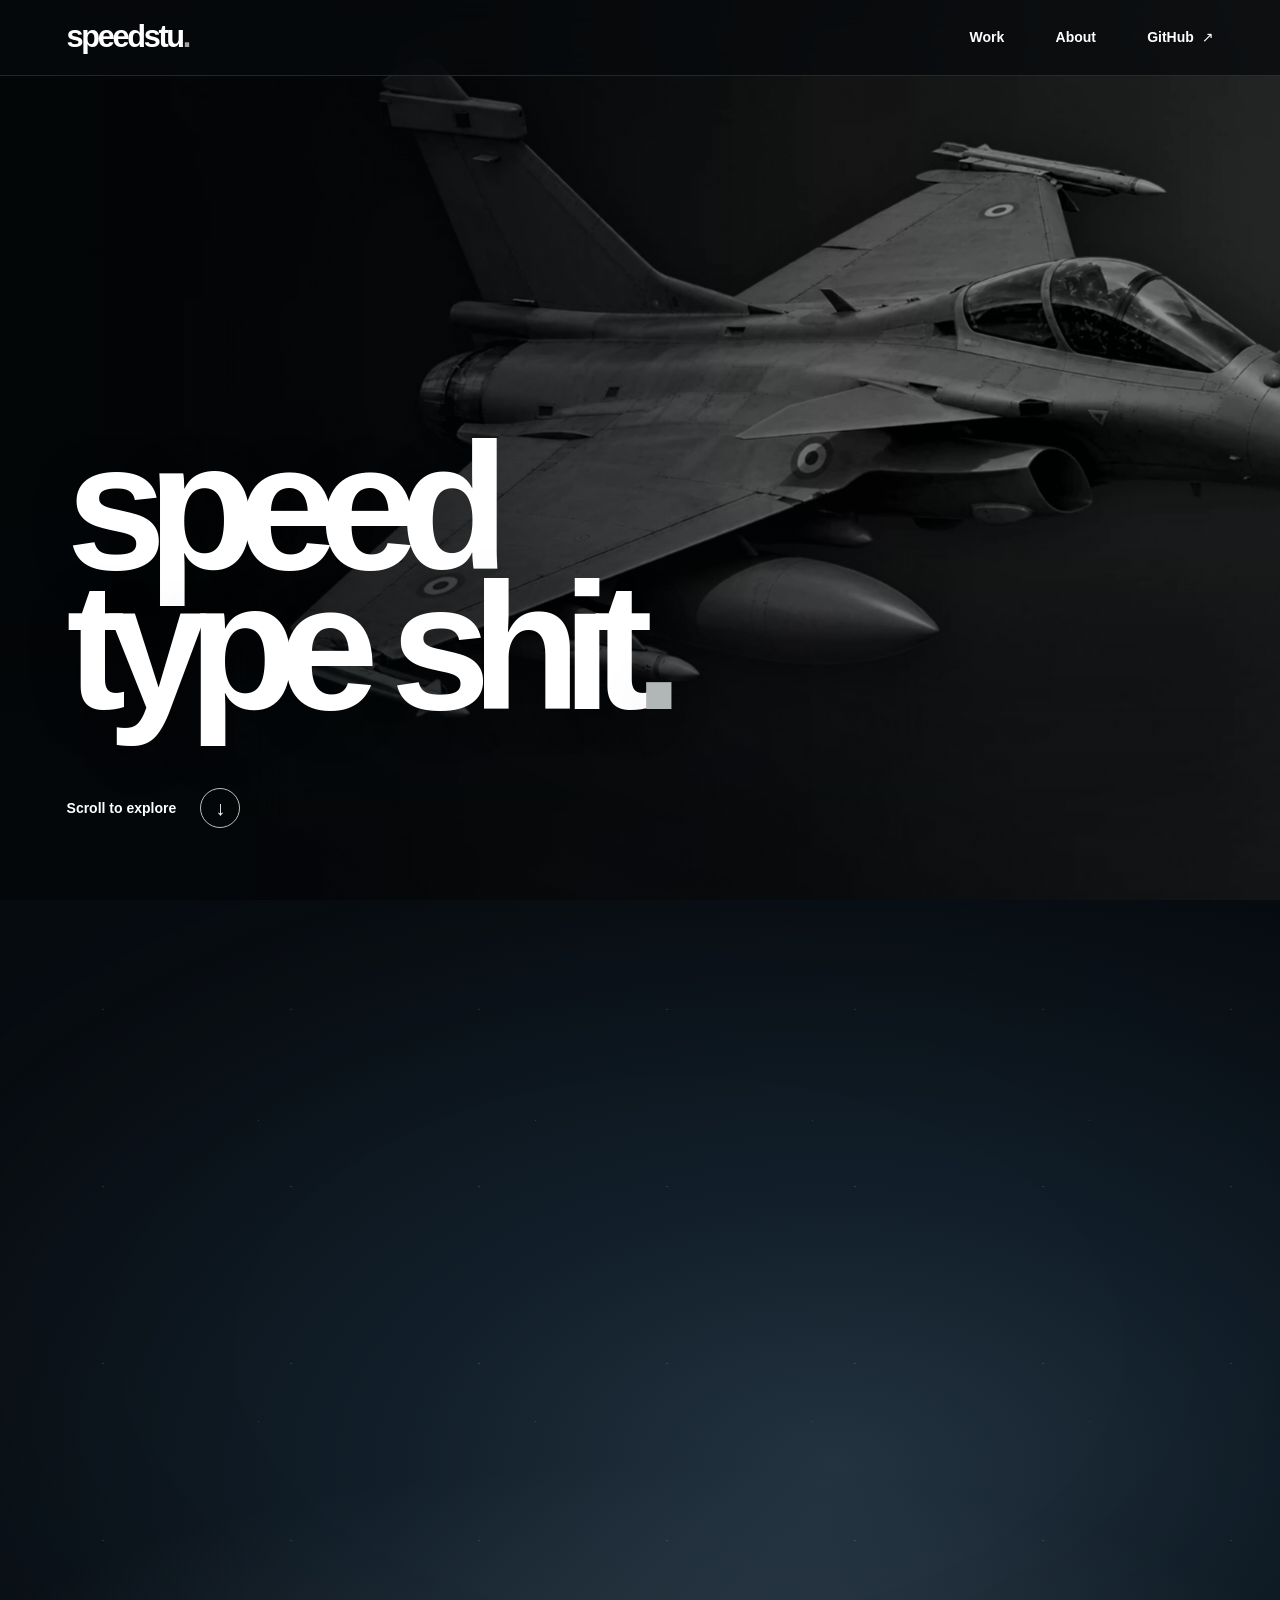
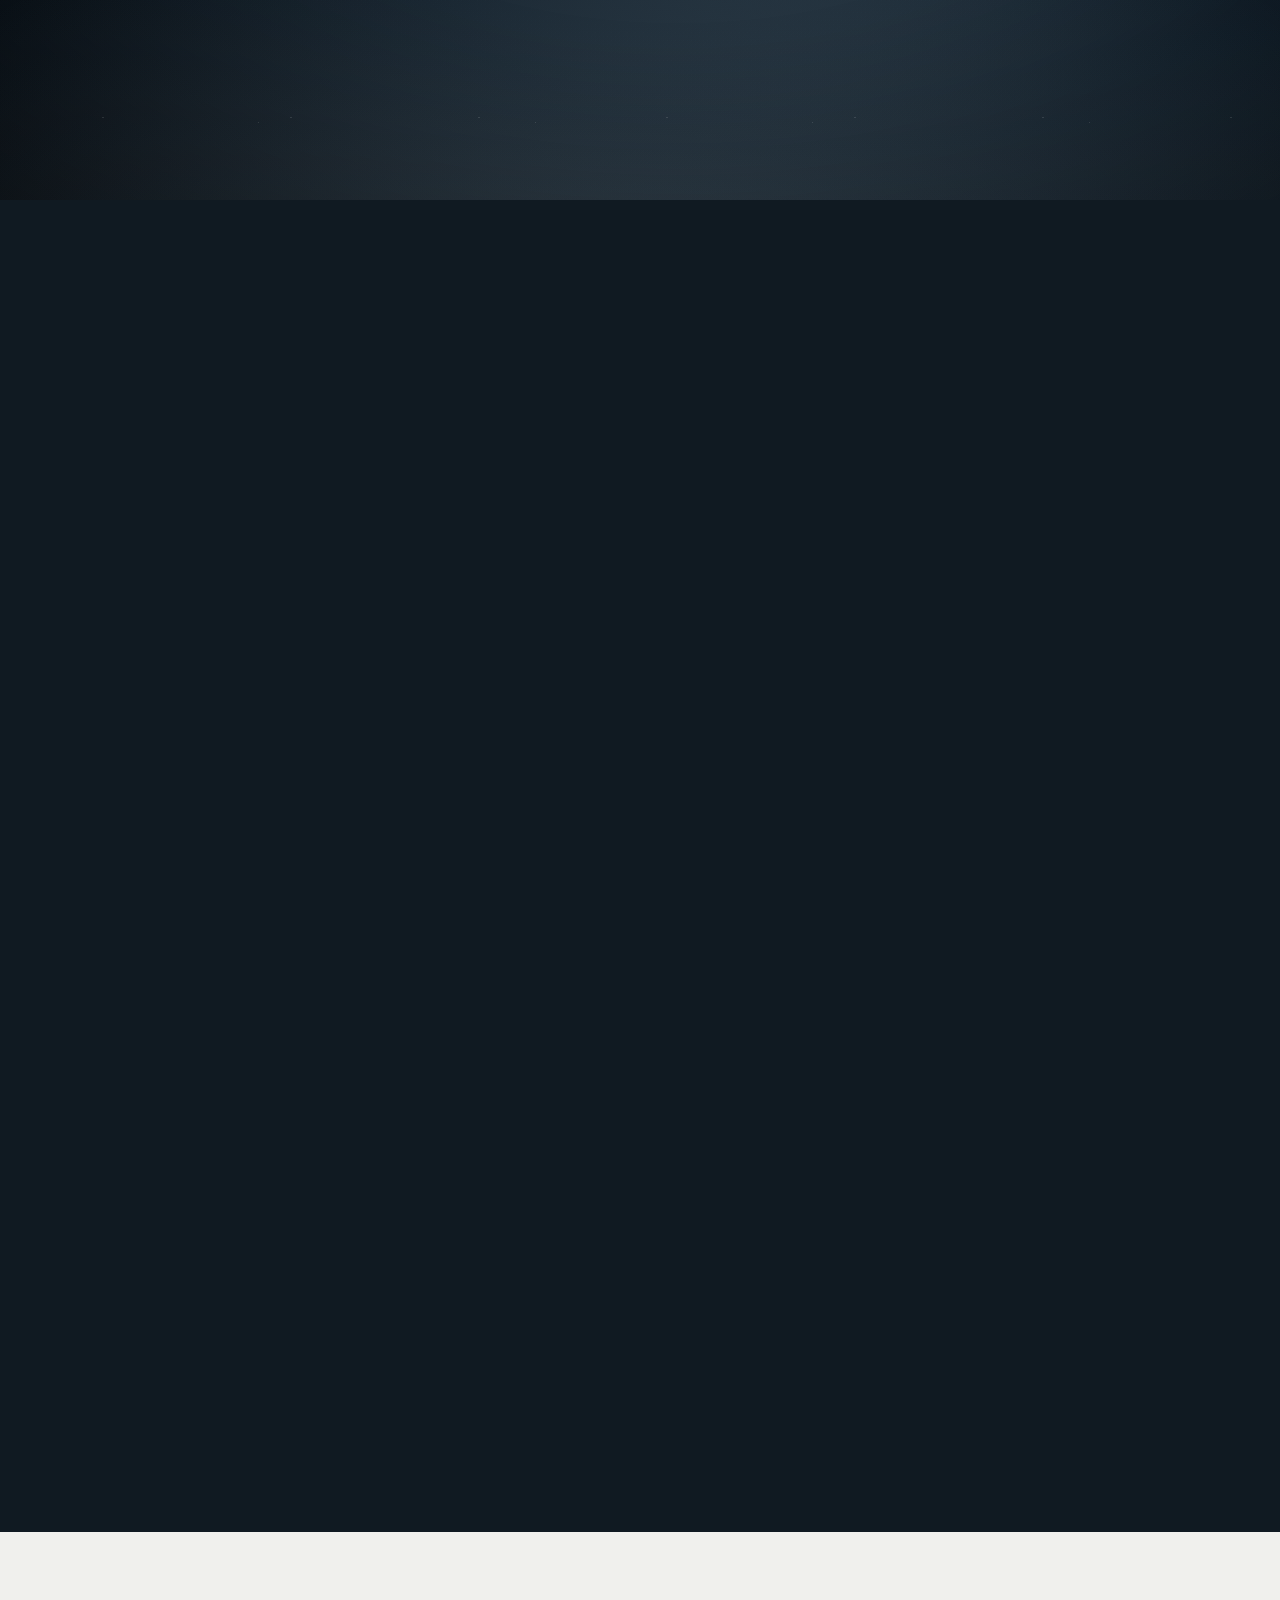
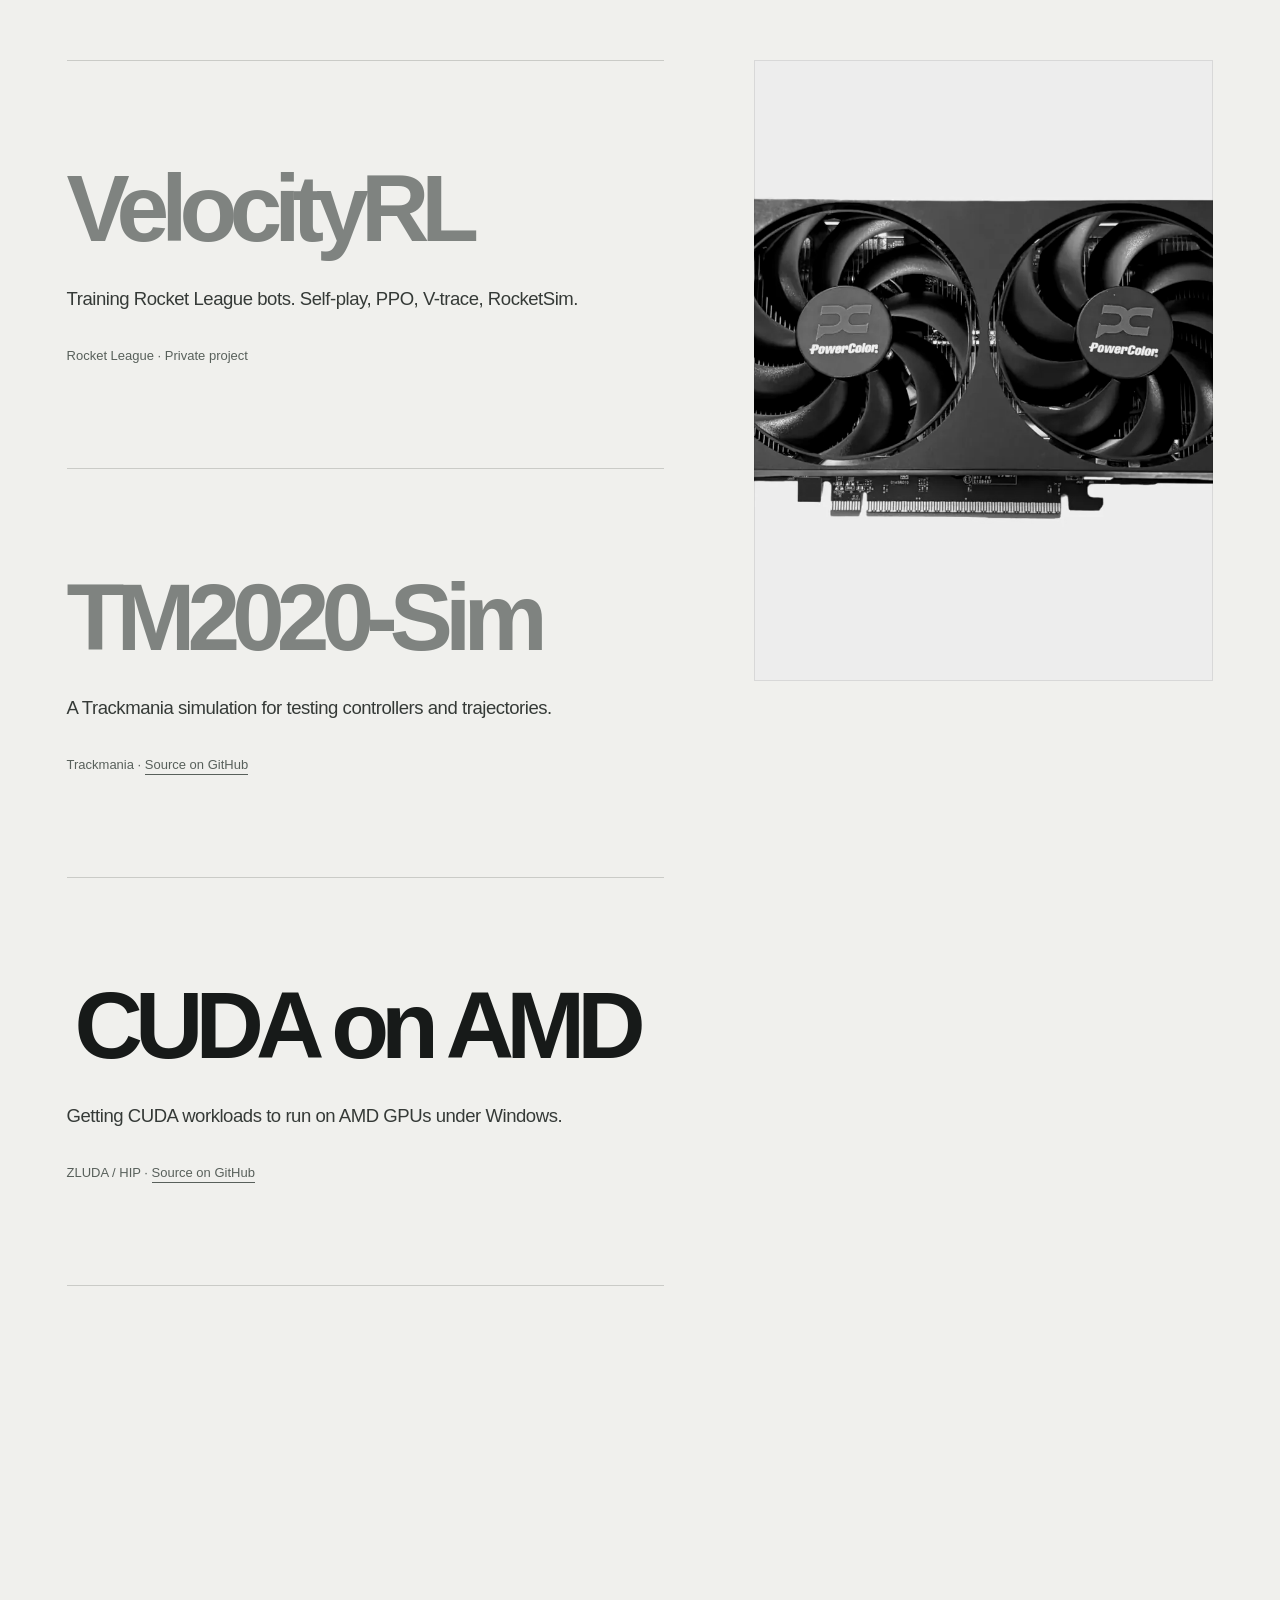
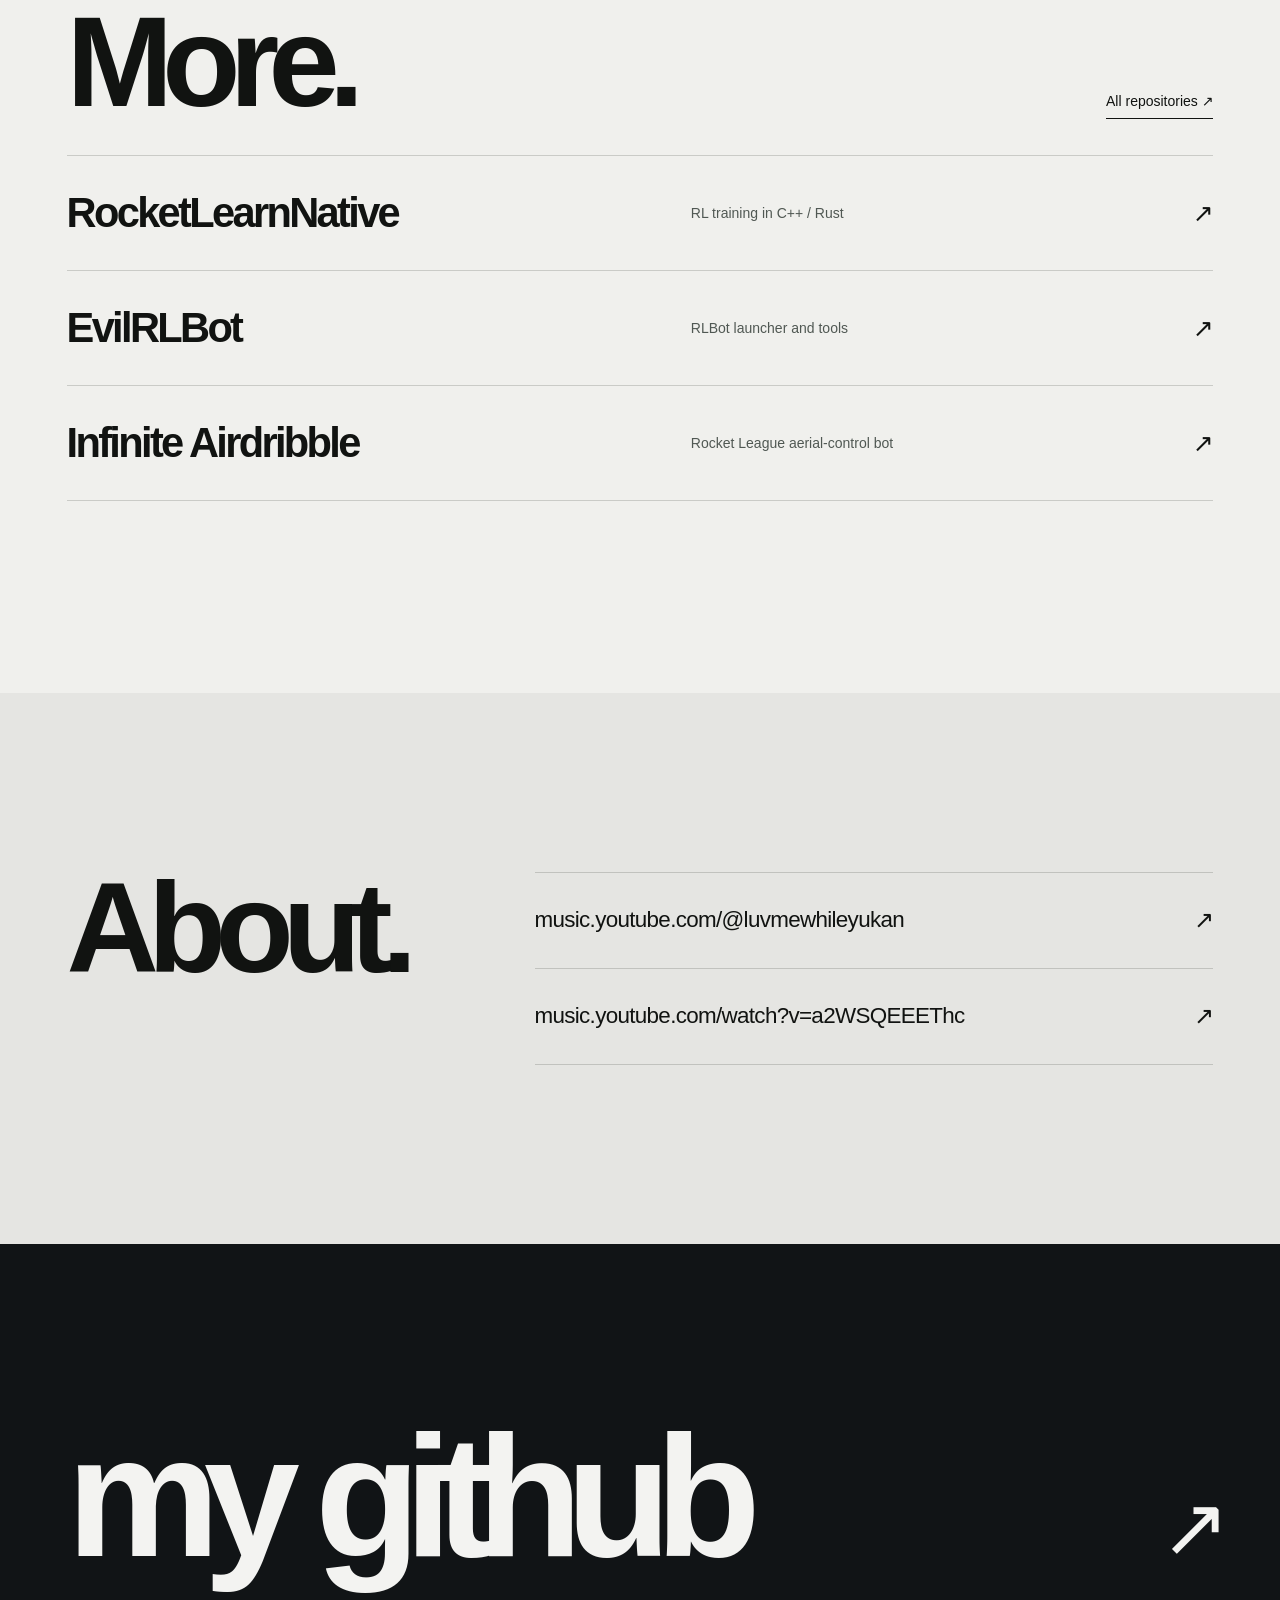
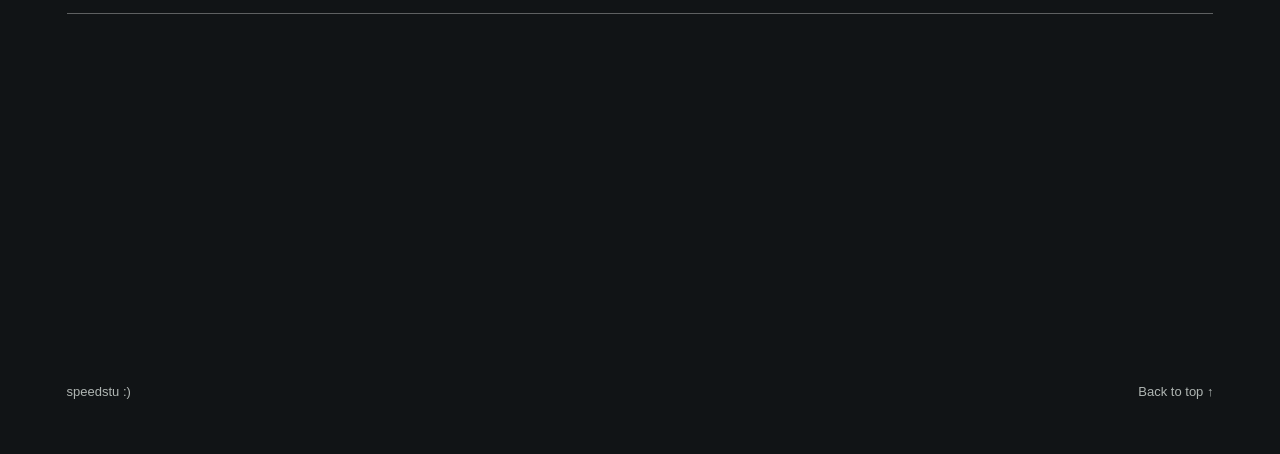
==== commit 0980dd76: "Replace AI-style layouts with a crafted portfolio index" ====
--- a/index.html
+++ b/index.html
@@ -1,155 +1,121 @@
-<!DOCTYPE html>
+<!doctype html>
 <html lang="en">
 <head>
   <meta charset="utf-8">
   <meta name="viewport" content="width=device-width,initial-scale=1">
-  <meta name="color-scheme" content="light dark">
-  <meta name="theme-color" content="#111517">
-  <meta name="speedstu-version" content="13.0 — Flight Study">
-  <meta name="description" content="Speedstu: Rocket League bots, Trackmania simulations, and AMD GPU tools.">
+  <meta name="theme-color" content="#101010">
+  <meta name="description" content="Speedstu. Bots, simulations, and other things I build. Rocket League, Trackmania, and CUDA on AMD.">
   <meta property="og:type" content="website">
-  <meta property="og:locale" content="en_US">
-  <meta property="og:title" content="Speedstu — Projects">
-  <meta property="og:description" content="Rocket League bots, Trackmania simulations, and AMD GPU tools.">
+  <meta property="og:title" content="speedstu">
+  <meta property="og:description" content="Bots, simulations, and other things I build.">
   <meta property="og:image" content="https://speedstu.tech/assets/hero-rafale.webp">
   <link rel="canonical" href="https://speedstu.tech/">
-  <link rel="icon" type="image/svg+xml" href="assets/favicon.svg">
+  <link rel="icon" href="assets/favicon.svg" type="image/svg+xml">
   <link rel="preload" href="assets/hero-rafale.webp" as="image" type="image/webp">
-  <link rel="stylesheet" href="styles.css?v=13.0.0">
-  <link rel="stylesheet" href="personal.css?v=13.0.0">
-  <link rel="stylesheet" href="v13.css?v=13.0.0">
-  <script src="script.js?v=13.0.0" defer></script>
-  <script src="v13.js?v=13.0.0" defer></script>
-  <title>Speedstu — Projects</title>
+  <link rel="stylesheet" href="index-v14.css?v=14.0.0">
+  <script src="index-v14.js?v=14.0.0" defer></script>
+  <title>speedstu — projects</title>
 </head>
 <body>
-<div class="scroll-progress" id="scroll-progress" aria-hidden="true"></div>
-<a class="skip-link" href="#work">Skip to projects</a>
-<header class="site-header" id="header">
-  <a href="#home" class="brand" aria-label="Speedstu — home"><span class="brand-accent"></span>SPEEDSTU</a>
-  <nav class="desktop-nav" aria-label="Main navigation">
-    <a href="#intro">About</a>
-    <a href="#work">Projects</a>
-    <a href="#expertise">Tools</a>
-    <a href="#contact">Contact</a>
+<a class="skip" href="#work">Skip to work</a>
+<header class="nav" id="nav">
+  <a class="logo" href="#home" aria-label="Speedstu — home">speedstu<span>.</span></a>
+  <nav aria-label="Main navigation">
+    <a href="#work">Work</a>
+    <a href="#about">About</a>
+    <a href="https://github.com/Speedstu" target="_blank" rel="noopener noreferrer">GitHub <span aria-hidden="true">↗</span></a>
   </nav>
-  <div class="header-actions">
-    <a class="header-github" href="https://github.com/Speedstu" target="_blank" rel="noopener noreferrer" aria-label="Speedstu GitHub profile">GitHub <span aria-hidden="true">↗</span></a>
-    <button class="menu-button" id="menu-button" type="button" aria-label="Open menu" aria-controls="menu" aria-expanded="false"><span></span><span></span></button>
-  </div>
 </header>
-<div class="menu-panel" id="menu" aria-hidden="true">
-  <div class="menu-panel-top"><span>SPEEDSTU / MENU</span><span>☺</span></div>
-  <nav aria-label="Mobile navigation">
-    <a href="#intro"><span>•</span><span>About</span><span>↗</span></a>
-    <a href="#work"><span>•</span><span>Projects</span><span>↗</span></a>
-    <a href="#expertise"><span>•</span><span>Tools</span><span>↗</span></a>
-    <a href="#contact"><span>•</span><span>Contact</span><span>↗</span></a>
-  </nav>
-  <a href="https://github.com/Speedstu" target="_blank" rel="noopener noreferrer" class="menu-github">github.com/Speedstu ↗</a>
-</div>
 <main>
-  <section class="hero" id="home" aria-labelledby="hero-title">
-    <div class="hero-bg" role="img" aria-label="Monochrome artwork of a Rafale fighter jet"></div>
-    <div class="hero-shade"></div>
-    <div class="hero-grid-lines" aria-hidden="true"></div>
-    <div class="hero-content hero-slang-content">
-      <h1 id="hero-title" class="hero-slang">speed type shit</h1>
-      <a href="#intro" class="hero-cta"><span>Explore the site</span><span class="cta-round" aria-hidden="true">↗</span></a>
-    </div>
-    <div class="hero-bottomline"><a href="#intro"><span>Scroll</span><span aria-hidden="true">↓</span></a></div>
-  </section>
-
-  <section class="intro" id="intro">
-    <div class="container intro-wrapper">
-      <div class="section-kicker"><span>About</span></div>
-      <div class="intro-layout intro-music">
-        <a class="music-link" href="https://music.youtube.com/@luvmewhileyukan" target="_blank" rel="noopener noreferrer">
-          <span>https://music.youtube.com/@luvmewhileyukan</span><span class="music-link-arrow" aria-hidden="true">↗</span>
-        </a>
-        <a class="music-link" href="https://music.youtube.com/watch?v=a2WSQEEEThc" target="_blank" rel="noopener noreferrer">
-          <span>https://music.youtube.com/watch?v=a2WSQEEEThc</span><span class="music-link-arrow" aria-hidden="true">↗</span>
-        </a>
-      </div>
-      <div class="expertise-stripe" aria-label="Project technologies"><div><strong>Rocket League bots</strong></div><div><strong>Trackmania & simulation</strong></div><div><strong>AMD GPU & tooling</strong></div></div>
+  <section class="cover" id="home" aria-label="Introduction">
+    <div class="cover-picture" aria-hidden="true"></div>
+    <div class="cover-inner">
+      <h1>speed<br>type shit<span>.</span></h1>
+      <a class="discover" href="#flight">Scroll to explore <span aria-hidden="true">↓</span></a>
     </div>
   </section>
 
-  <!-- Scroll-driven Rafale animation, with projects immediately following. -->
-  <section class="flight-section flight-v1" id="flight" aria-label="Rafale scroll transition">
-    <div class="flight-stage" id="flight-stage">
-      <canvas class="flight-depth" id="flight-depth" aria-hidden="true"></canvas>
-      <div class="flight-stars" aria-hidden="true"></div>
+  <section class="flight" id="flight" aria-label="Rafale scroll transition">
+    <div class="flight-frame" id="flight-frame">
+      <div class="flight-grid" aria-hidden="true"></div>
       <div class="flight-horizon" aria-hidden="true"></div>
-      <div class="flight-heading" aria-hidden="true"><span>My projects.</span></div>
-      <div class="contrail contrail-one" aria-hidden="true"></div>
-      <div class="contrail contrail-two" aria-hidden="true"></div>
-      <img src="assets/rafale-v1.webp" id="flight-jet" class="flight-plane" width="1672" height="929" alt="Illustration of a Rafale flying from left to right" decoding="async">
+      <p class="flight-word" aria-hidden="true">Projects.</p>
+      <div class="trail trail-first" aria-hidden="true"></div>
+      <div class="trail trail-second" aria-hidden="true"></div>
+      <img class="plane" id="plane" src="assets/rafale-v1.webp" alt="Rafale fighter jet crossing the scene" width="1650" height="929" decoding="async">
+      <div class="flight-whiteout" id="flight-whiteout" aria-hidden="true"></div>
     </div>
   </section>
 
-  <section class="work-heading" id="work">
-    <div class="container">
-      <div class="section-kicker"><span>Projects</span></div>
-      <div class="work-heading-grid"><h2>Projects<span class="heading-period">.</span></h2></div>
-    </div>
-  </section>
+  <section class="work" id="work" aria-label="Projects">
+    <div class="work-inner">
+      <div class="work-list">
+        <article class="work-entry is-active" data-project="rl" id="velocityrl">
+          <h2>VelocityRL</h2>
+          <p class="entry-description">Training Rocket League bots. Self-play, PPO, V-trace, RocketSim.</p>
+          <p class="entry-meta">Rocket League · Private project</p>
+          <div class="mobile-image">
+            <img src="assets/rocketleague-real.webp" width="1920" height="1080" alt="Rocket League gameplay showing a car and the ball" loading="lazy" decoding="async">
+          </div>
+        </article>
 
-  <section class="project project-velocity" aria-labelledby="velocity-title">
-    <div class="project-visual scene-rocket">
-      <img class="external-photo" src="assets/rocketleague-real.webp" alt="Rocket League gameplay screenshot, illustration only" loading="lazy">
-      <div class="visual-fallback" aria-hidden="true"><span>RL</span><strong>ROCKET<br>LEAGUE</strong></div>
-      <span class="photo-credit">Rocket League game image; not a bot screenshot</span>
-    </div>
-    <div class="project-copy">
-      <div class="project-meta"><span>Rocket League</span><span>Private code</span></div>
-      <div class="project-inner"><p class="project-kind">Bot training</p><h3 id="velocity-title">VelocityRL</h3><p class="project-description">VelocityRL is where I train Rocket League bots, have them play each other and compare results. I experiment with PPO and V-trace among other methods.</p><div class="specs"><span>RLGym</span><span>RocketSim</span><span>Python / C++</span></div></div>
-      <div class="project-bottom"><span>Code is private for now.</span></div>
-    </div>
-  </section>
+        <article class="work-entry" data-project="tm" id="tm2020">
+          <h2><a href="https://github.com/Speedstu/TM2020-Sim-V1" target="_blank" rel="noopener noreferrer">TM2020-Sim</a></h2>
+          <p class="entry-description">A Trackmania simulation for testing controllers and trajectories.</p>
+          <p class="entry-meta">Trackmania · <a href="https://github.com/Speedstu/TM2020-Sim-V1" target="_blank" rel="noopener noreferrer">Source on GitHub</a></p>
+          <div class="mobile-image">
+            <img src="assets/trackmania-real.webp" width="1920" height="1080" alt="Trackmania 2020 gameplay screenshot" loading="lazy" decoding="async">
+          </div>
+        </article>
 
-  <section class="project project-trackmania" aria-labelledby="tm-title">
-    <div class="project-copy">
-      <div class="project-meta"><span>Trackmania</span><span>Public repository</span></div>
-      <div class="project-inner"><p class="project-kind">Racing simulation</p><h3 id="tm-title">TM2020-Sim</h3><p class="project-description">TM2020-Sim lets me test Trackmania controllers without opening the game for every run. I work on the physics, trajectories and a C++/Rust SDK.</p><div class="specs"><span>C++ / Rust</span><span>Gearbox</span><span>100 Hz</span></div><a class="project-action" href="https://github.com/Speedstu/TM2020-Sim-V1" target="_blank" rel="noopener noreferrer"><span>Explore on GitHub</span><span>↗</span></a></div>
-      <div class="project-bottom"><span>A work-in-progress version is on GitHub.</span></div>
-    </div>
-    <div class="project-visual scene-track">
-      <img class="external-photo" src="assets/trackmania-real.webp" alt="Trackmania 2020 gameplay screenshot, illustration only" loading="lazy">
-      <div class="visual-fallback" aria-hidden="true"><span>TM</span><strong>TRACK<br>MANIA</strong></div>
-      <span class="photo-credit">Trackmania game image; not a simulator screenshot</span>
-    </div>
-  </section>
+        <article class="work-entry" data-project="gpu" id="cuda">
+          <h2><a href="https://github.com/Speedstu/CUDA-for-AMD-Windows" target="_blank" rel="noopener noreferrer">CUDA on AMD</a></h2>
+          <p class="entry-description">Getting CUDA workloads to run on AMD GPUs under Windows.</p>
+          <p class="entry-meta">ZLUDA / HIP · <a href="https://github.com/Speedstu/CUDA-for-AMD-Windows" target="_blank" rel="noopener noreferrer">Source on GitHub</a></p>
+          <div class="mobile-image">
+            <img src="assets/radeon-rx9060xt.webp" width="1200" height="1000" alt="AMD Radeon RX 9060 XT graphics card" loading="lazy" decoding="async">
+          </div>
+        </article>
+      </div>
 
-  <section class="project project-cuda" aria-labelledby="cuda-title">
-    <div class="project-visual scene-gpu">
-      <img class="external-photo" src="assets/radeon-rx9060xt.webp" alt="Photograph of a PowerColor Radeon RX 9060 XT graphics card" loading="lazy">
-      <div class="visual-fallback" aria-hidden="true"><span>GPU</span><strong>AMD<br>RADEON</strong></div>
-      <a class="photo-credit" href="https://commons.wikimedia.org/wiki/File:AMD_Radeon_RX9060XT.png" target="_blank" rel="noopener noreferrer" aria-label="Radeon photo source and license">Photo: Padgriffin · CC BY 4.0</a>
-    </div>
-    <div class="project-copy">
-      <div class="project-meta"><span>GPU AMD / Windows</span><span>Public repository</span></div>
-      <div class="project-inner"><p class="project-kind">My CUDA-on-AMD experiments</p><h3 id="cuda-title">CUDA for AMD<br>on Windows</h3><p class="project-description">I’m trying to run programs built for CUDA on AMD GPUs under Windows. This repo collects my ZLUDA, HIP and compatibility-testing work.</p><div class="specs"><span>ZLUDA</span><span>HIP / ROCm</span><span>Windows</span></div><a class="project-action" href="https://github.com/Speedstu/CUDA-for-AMD-Windows" target="_blank" rel="noopener noreferrer"><span>Explore on GitHub</span><span>↗</span></a></div>
-      <div class="project-bottom"><span>Not every CUDA workload is compatible.</span></div>
-    </div>
-  </section>
-
-  <section class="more-projects">
-    <div class="container">
-      <div class="section-kicker"><span>More projects</span></div>
-      <div class="more-heading"><h2>Other projects.</h2><a href="https://github.com/Speedstu?tab=repositories" target="_blank" rel="noopener noreferrer" class="text-link"><span>All repositories</span><span>↗</span></a></div>
-      <div class="project-list">
-        <a href="https://github.com/Speedstu/RocketLearnNative" target="_blank" rel="noopener noreferrer"><strong>RocketLearnNative</strong><span>Rocket League training in C++ / Rust</span><span class="list-arrow">↗</span></a>
-        <a href="https://github.com/Speedstu/EvilRLBot" target="_blank" rel="noopener noreferrer"><strong>EvilRLBot</strong><span>RLBot v4/v5 match and bot launcher</span><span class="list-arrow">↗</span></a>
-        <a href="https://github.com/Speedstu/infinite-airdribble-rocket-league-bot" target="_blank" rel="noopener noreferrer"><strong>Infinite Airdribble</strong><span>Aerial-control Rocket League bot</span><span class="list-arrow">↗</span></a>
+      <div class="work-display" aria-hidden="true">
+        <div class="work-image is-active" data-image="rl">
+          <img src="assets/rocketleague-real.webp" width="1920" height="1080" alt="" decoding="async">
+        </div>
+        <div class="work-image" data-image="tm">
+          <img src="assets/trackmania-real.webp" width="1920" height="1080" alt="" decoding="async">
+        </div>
+        <div class="work-image work-image-gpu" data-image="gpu">
+          <img src="assets/radeon-rx9060xt.webp" width="1200" height="1000" alt="" decoding="async">
+        </div>
       </div>
     </div>
   </section>
 
-  <section class="expertise" id="expertise"><div class="container"><div class="section-kicker"><span>What I use</span></div><div class="expertise-grid"><h2>My tools.</h2><div class="expertise-details"><div><h3>Simulation</h3><p>Physics engines, headless execution and trajectory evaluation.</p></div><div><h3>Reinforcement learning</h3><p>Policy training, self-play and reproducible evaluation.</p></div><div><h3>Systems & GPU</h3><p>C++, Rust, Python, software compatibility and correctness testing.</p></div></div></div></div></section>
+  <section class="more" id="more" aria-label="Other repositories">
+    <div class="more-head">
+      <h2>More.</h2>
+      <a href="https://github.com/Speedstu?tab=repositories" target="_blank" rel="noopener noreferrer">All repositories ↗</a>
+    </div>
+    <div class="more-list">
+      <a href="https://github.com/Speedstu/RocketLearnNative" target="_blank" rel="noopener noreferrer"><span>RocketLearnNative</span><span>RL training in C++ / Rust</span><span aria-hidden="true">↗</span></a>
+      <a href="https://github.com/Speedstu/EvilRLBot" target="_blank" rel="noopener noreferrer"><span>EvilRLBot</span><span>RLBot launcher and tools</span><span aria-hidden="true">↗</span></a>
+      <a href="https://github.com/Speedstu/infinite-airdribble-rocket-league-bot" target="_blank" rel="noopener noreferrer"><span>Infinite Airdribble</span><span>Rocket League aerial-control bot</span><span aria-hidden="true">↗</span></a>
+    </div>
+  </section>
 
-  <section class="contact" id="contact"><div class="container contact-grid"><div><div class="section-kicker"><span>Contact</span></div><h2>my github</h2></div><a class="contact-link" href="https://github.com/Speedstu" target="_blank" rel="noopener noreferrer">github.com/Speedstu <span>↗</span></a></div></section>
+  <section class="about" id="about">
+    <h2>About.</h2>
+    <div class="music">
+      <a href="https://music.youtube.com/@luvmewhileyukan" target="_blank" rel="noopener noreferrer">music.youtube.com/@luvmewhileyukan <span aria-hidden="true">↗</span></a>
+      <a href="https://music.youtube.com/watch?v=a2WSQEEEThc" target="_blank" rel="noopener noreferrer">music.youtube.com/watch?v=a2WSQEEEThc <span aria-hidden="true">↗</span></a>
+    </div>
+  </section>
+
+  <footer class="footer" id="contact">
+    <a class="footer-giant" href="https://github.com/Speedstu" target="_blank" rel="noopener noreferrer">my github<span aria-hidden="true">↗</span></a>
+    <div class="footer-bottom"><span>speedstu :)</span><a href="#home">Back to top ↑</a></div>
+  </footer>
 </main>
-<footer class="footer"><div class="container footer-layout"><a href="#home" class="footer-brand">SPEEDSTU<span> :)</span></a><a href="#home">Back to top ↑</a></div></footer>
 </body>
-</html>
+</html>
--- a/index-v14.css
+++ b/index-v14.css
@@ -0,0 +1,267 @@
+/* SPEEDSTU / INDEX V14
+   One typographic system. No cards, pills, false metrics or manufactured slogans. */
+:root {
+  color-scheme: light;
+  --paper:#f0f0ed;
+  --black:#111311;
+  --grey:#787c79;
+  --line:rgba(17,19,17,.17);
+  --side:clamp(24px,5.2vw,100px);
+  --ease:cubic-bezier(.22,1,.36,1);
+}
+*, *::before, *::after {box-sizing:border-box}
+html {scroll-behavior:smooth;scroll-padding-top:76px}
+body {margin:0;background:var(--paper);color:var(--black);font:16px/1.45 Arial,Helvetica,system-ui,sans-serif;-webkit-font-smoothing:antialiased;overflow-x:clip}
+a {color:inherit;text-decoration:none}
+button {font:inherit}
+h1,h2,h3,p{margin:0}
+::selection{background:#222;color:white}
+a:focus-visible{outline:2px solid currentColor;outline-offset:5px}
+.skip{position:fixed;z-index:1000;top:-120px;left:20px;background:#fff;color:#111;padding:12px 18px}
+.skip:focus{top:20px}
+
+/* A simple header that changes with the scene. No rounded controls. */
+.nav{
+  position:fixed;z-index:110;top:0;left:0;right:0;height:76px;
+  padding:0 var(--side);display:flex;align-items:center;justify-content:space-between;
+  color:#fff;border-bottom:1px solid rgba(255,255,255,.12);
+  background:rgba(7,10,12,.76);backdrop-filter:blur(15px);
+  transition:background .25s,color .25s,border-color .25s;
+}
+.nav.is-light{
+  background:rgba(240,240,237,.94);
+  border-bottom-color:var(--line);
+  color:var(--black);
+}
+.logo{font-size:clamp(24px,2.4vw,32px);font-weight:780;letter-spacing:-.076em;line-height:1}
+.logo span{color:#a5a7a4}
+.nav nav{display:flex;align-items:center;gap:clamp(18px,4vw,58px)}
+.nav nav a{font-size:14px;font-weight:550;position:relative}
+.nav nav a::after{content:"";position:absolute;left:0;right:0;bottom:-8px;height:1px;background:currentColor;transform:scaleX(0);transform-origin:left;transition:transform .3s var(--ease)}
+.nav nav a:hover::after,.nav nav a:focus-visible::after{transform:scaleX(1)}
+.nav nav a span{margin-left:4px;font-weight:400}
+
+/* Cover is an actual photograph, with one useful action and no secondary slogans. */
+.cover{
+  position:relative;overflow:hidden;isolation:isolate;height:100svh;min-height:660px;
+  background:#090d11;color:#fff;
+}
+.cover-picture{
+  position:absolute;z-index:-2;inset:-4%;background-image:url("assets/hero-rafale.webp");
+  background-size:cover;background-position:center;
+  filter:grayscale(1) contrast(1.08) brightness(.78);
+  transform:scale(var(--cover-scale,1.015)) translateY(var(--cover-y,0%));
+  transform-origin:center;will-change:transform;
+}
+.cover::after{
+  content:"";position:absolute;z-index:-1;inset:0;
+  background:linear-gradient(90deg,rgba(5,9,12,.58),rgba(8,13,15,.08) 80%),
+             linear-gradient(0deg,rgba(5,8,12,.49),transparent 50%);
+  pointer-events:none;
+}
+.cover-inner{
+  height:100%;padding:clamp(110px,14vh,190px) var(--side) clamp(48px,8vh,90px);
+  display:flex;flex-direction:column;justify-content:flex-end;align-items:start;
+}
+.cover h1{
+  font-size:clamp(82px,14vw,238px);font-weight:760;letter-spacing:-.105em;line-height:.78;
+  max-width:1350px;text-shadow:0 8px 55px rgba(0,0,0,.13);
+}
+.cover h1 span{color:#b1b6b7}
+.discover{margin-top:clamp(42px,5.5vw,80px);display:inline-flex;align-items:center;gap:24px;font-weight:560;font-size:14px}
+.discover span{
+  width:40px;height:40px;display:grid;place-items:center;border:1px solid rgba(255,255,255,.72);
+  border-radius:50%;font-size:20px;transition:transform .35s var(--ease),background .25s,color .25s;
+}
+.discover:hover span{transform:translateY(5px);background:white;color:#111}
+
+/* THE ONE SIGNATURE ANIMATION:
+   the exact V1 Rafale choreography, behind giant, static-looking typography.
+   A clean paper wipe transfers the shot directly into the project index. */
+.flight{position:relative;height:248svh;min-height:1250px;background:#101a22;color:#fff}
+.flight-frame{
+  position:sticky;top:0;height:100svh;min-height:620px;isolation:isolate;overflow:hidden;
+  background:radial-gradient(ellipse 80% 70% at 65% 63%,#233340 0%,#111e29 45%,#080d12 100%);
+}
+.flight-grid{
+  position:absolute;inset:0;z-index:0;opacity:.13;pointer-events:none;
+  background-image:radial-gradient(#fff 1px,transparent 1px),radial-gradient(#fff .75px,transparent .8px);
+  background-size:188px 177px,277px 301px;background-position:9px 21px,120px 70px;
+  transform:translateY(calc(var(--flight-p,0) * -80px));
+}
+.flight-horizon{
+  position:absolute;inset:auto -30% -14% -30%;height:60%;z-index:0;
+  background:radial-gradient(ellipse at 50% 95%,rgba(203,224,236,.19),transparent 60%);
+  transform:translateY(calc(var(--flight-p,0) * 35px));pointer-events:none;
+}
+.flight-word{
+  position:absolute;z-index:1;top:50%;left:50%;width:max-content;max-width:100%;
+  transform:translate(-50%,-50%);
+  font-size:clamp(65px,13vw,235px);font-weight:770;line-height:.9;letter-spacing:-.09em;
+  color:rgba(245,248,249,.82);white-space:nowrap;
+  opacity:var(--word-opacity,0);pointer-events:none;
+}
+.plane{
+  position:absolute;z-index:5;top:50%;left:50%;width:clamp(590px,73vw,1230px);max-width:none;height:auto;
+  transform:translate(calc(-50% - 113vw),calc(-50% + 35vh)) rotate(-23deg) scale(.48);
+  filter:grayscale(1) contrast(1.07) drop-shadow(0 42px 43px rgba(0,0,0,.47));
+  will-change:transform;pointer-events:none;
+}
+.trail{
+  position:absolute;z-index:2;top:52%;left:50%;width:110vw;height:3px;
+  transform-origin:100% 50%;transform:translate(-100%,-50%) rotate(-10deg) scaleX(var(--trail-size,0));
+  background:linear-gradient(90deg,transparent,rgba(230,241,245,.13) 32%,rgba(236,248,251,.42));
+  opacity:var(--trail-opacity,0);filter:blur(2px);pointer-events:none;
+}
+.trail-second{top:54%;height:1px;opacity:calc(var(--trail-opacity,0) * .72)}
+.flight-whiteout{position:absolute;z-index:7;inset:0;background:var(--paper);clip-path:inset(var(--whiteout,100%) 0 0 0);pointer-events:none}
+.flight-frame::after{
+  content:"";position:absolute;z-index:6;inset:0;pointer-events:none;
+  background:radial-gradient(ellipse 86% 75% at 53% 50%,transparent 40%,rgba(2,5,7,.25) 100%);
+}
+
+/* PROJECTS: editorial index, not a collection of cards.
+   Right-hand artwork changes according to the row currently being read. */
+.work{position:relative;background:var(--paper);padding:clamp(75px,10vw,145px) var(--side) clamp(125px,15vw,230px)}
+.work-inner{display:grid;grid-template-columns:minmax(0,1.13fr) minmax(0,.87fr);gap:clamp(42px,7vw,132px);align-items:start;max-width:1770px;margin:0 auto}
+.work-list{min-width:0}
+.work-entry{
+  padding:clamp(55px,8vw,126px) 0 clamp(55px,8vw,126px);
+  min-height:390px;min-width:0;border-bottom:1px solid var(--line);position:relative;
+  transition:padding-left .55s var(--ease);
+}
+.work-entry:first-child{border-top:1px solid var(--line)}
+.work-entry h2{
+  font-size:clamp(62px,7.4vw,140px);font-weight:730;letter-spacing:-.084em;line-height:.96;
+  color:#7f8380;transition:color .4s,transform .45s var(--ease);
+  overflow-wrap:anywhere;
+}
+.work-entry h2 a{display:inline}
+.work-entry h2 a span{font-size:.32em;vertical-align:top;margin-left:12px;display:inline-block;transform:translateY(8px);transition:transform .35s}
+.work-entry h2 a:hover span{transform:translate(6px,0)}
+.work-entry.is-active h2,.work-entry:hover h2,.work-entry:focus-within h2{color:#171a19}
+.work-entry.is-active h2{transform:translateX(8px)}
+.entry-description{font-size:clamp(16px,1.45vw,21px);letter-spacing:-.025em;line-height:1.45;max-width:550px;color:#353a37;margin-top:32px}
+.entry-meta{font-size:13px;color:#58605b;margin-top:34px}
+.entry-meta a{border-bottom:1px solid currentColor;padding-bottom:2px}
+.mobile-image{display:none}
+.work-display{
+  position:sticky;top:clamp(125px,13vh,170px);height:min(69vh,780px);
+  min-height:480px;overflow:hidden;background:#d8d9d6;
+  isolation:isolate;align-self:start;
+}
+.work-image{position:absolute;inset:0;opacity:0;transform:scale(1.05);transition:opacity .6s ease,transform 1s var(--ease)}
+.work-image.is-active{opacity:1;transform:scale(1)}
+.work-image img{display:block;width:100%;height:100%;object-fit:cover;filter:grayscale(1) contrast(1.04)}
+.work-image-gpu img{object-fit:cover;object-position:55%}
+.work-display::after{content:"";position:absolute;inset:0;border:1px solid rgba(0,0,0,.09);pointer-events:none}
+
+/* Additional public repositories: simple writing, no fake project metrics. */
+.more{background:var(--paper);padding:clamp(90px,10vw,155px) var(--side) clamp(125px,15vw,220px)}
+.more-head{max-width:1770px;margin:auto;display:flex;align-items:end;justify-content:space-between;gap:25px;padding-bottom:36px}
+.more-head h2{font-size:clamp(72px,10vw,160px);line-height:.88;letter-spacing:-.085em;font-weight:730}
+.more-head>a{font-size:14px;border-bottom:1px solid currentColor;padding-bottom:7px;white-space:nowrap}
+.more-list{max-width:1770px;margin:auto;border-top:1px solid var(--line)}
+.more-list>a{display:grid;grid-template-columns:minmax(0,1.1fr) minmax(0,.85fr) 35px;align-items:center;gap:23px;min-height:115px;border-bottom:1px solid var(--line);padding:22px 0;transition:padding-left .38s var(--ease),background .25s}
+.more-list>a:hover{padding-left:12px;background:rgba(22,22,20,.025)}
+.more-list>a span:first-child{font-size:clamp(24px,3.25vw,50px);letter-spacing:-.064em;font-weight:670;overflow-wrap:anywhere}
+.more-list>a span:nth-child(2){font-size:14px;color:#505853}
+.more-list>a span:last-child{font-size:25px;justify-self:end;font-weight:400}
+
+/* Two chosen music links, without an invented personal biography. */
+.about{display:grid;grid-template-columns:minmax(200px,.7fr) minmax(0,1.3fr);gap:clamp(45px,8vw,170px);padding:clamp(130px,14vw,240px) var(--side);background:#e5e5e2}
+.about h2{font-size:clamp(68px,10vw,170px);line-height:.88;letter-spacing:-.085em;font-weight:730}
+.music{border-top:1px solid var(--line)}
+.music a{display:flex;justify-content:space-between;align-items:center;gap:20px;padding:30px 0;border-bottom:1px solid var(--line);font-size:clamp(16px,1.75vw,24px);letter-spacing:-.03em;overflow-wrap:anywhere;transition:padding-left .4s var(--ease)}
+.music a:hover{padding-left:10px}
+.music a span{font-size:24px;flex:none}
+
+/* End like a personal signature, not an agency pitch. */
+.footer{background:#111416;color:#f3f3f1;padding:clamp(140px,20vh,240px) var(--side) 52px;min-height:90svh;display:flex;flex-direction:column;justify-content:space-between}
+.footer-giant{display:flex;align-items:baseline;justify-content:space-between;gap:20px;width:100%;font-size:clamp(85px,13.5vw,240px);font-weight:770;letter-spacing:-.095em;line-height:.85;white-space:nowrap;border-bottom:1px solid rgba(255,255,255,.32);padding-bottom:42px}
+.footer-giant span{font-size:.48em;font-weight:400;transition:transform .35s var(--ease)}
+.footer-giant:hover span{transform:translate(8px,-8px)}
+.footer-bottom{margin-top:140px;display:flex;align-items:center;justify-content:space-between;font-size:13px;color:#afb5b2}
+.footer-bottom a:hover{color:white}
+
+/* Make mobile a first-class layout, not a clipped version of desktop. */
+@media(max-width:1080px){
+ .work-inner{grid-template-columns:minmax(0,1fr) minmax(0,.83fr);gap:32px}
+ .work-entry h2{font-size:clamp(57px,7vw,85px)}
+ .work-display{min-height:440px;height:min(64vh,680px)}
+}
+@media(max-width:760px){
+ :root{--side:24px}
+ .nav{height:68px}
+ .nav nav{gap:20px}
+ .nav nav a{font-size:13px}
+ .cover{min-height:620px}
+ .cover-picture{background-position:63% 50%}
+ .cover h1{font-size:clamp(76px,15vw,115px)}
+ .flight{height:210svh;min-height:1000px}
+ .flight-frame{min-height:560px}
+ .flight-word{font-size:clamp(52px,13vw,96px)}
+ .plane{width:clamp(570px,140vw,900px)}
+ .work{padding:83px var(--side) 130px}
+ .work-inner{display:block}
+ .work-display{display:none}
+ .work-entry{min-height:0;padding:57px 0 65px}
+ .work-entry.is-active h2{transform:none}
+ .work-entry h2{font-size:clamp(57px,11vw,85px);color:#111}
+ .entry-description{font-size:17px;margin-top:17px;max-width:540px}
+ .entry-meta{margin-top:17px}
+ .mobile-image{display:block;margin-top:30px;aspect-ratio:1.36;overflow:hidden;background:#d8d8d4}
+ .mobile-image img{width:100%;height:100%;display:block;object-fit:cover;filter:grayscale(1)}
+ .more{padding:85px var(--side) 130px}
+ .more-list>a{grid-template-columns:minmax(0,1fr) 28px;min-height:104px;gap:6px}
+ .more-list>a span:first-child{grid-column:1;grid-row:1;font-size:clamp(23px,5.2vw,39px)}
+ .more-list>a span:nth-child(2){grid-column:1;grid-row:2;font-size:12px}
+ .more-list>a span:last-child{grid-column:2;grid-row:1 / span 2}
+ .about{grid-template-columns:1fr;gap:48px;padding:120px var(--side)}
+ .footer-giant{font-size:clamp(67px,12vw,115px)}
+}
+@media(max-width:420px){
+ :root{--side:20px}
+ .logo{font-size:24px}
+ .nav nav{gap:13px}
+ .nav nav a{font-size:12px}
+ .cover{min-height:590px}
+ .cover-inner{padding:130px var(--side) 65px}
+ .cover h1{font-size:clamp(63px,16vw,80px);letter-spacing:-.088em}
+ .discover{margin-top:43px}
+ .flight{height:190svh;min-height:820px}
+ .flight-word{font-size:13vw}
+ .plane{width:clamp(520px,152vw,740px)}
+ .work-entry h2{font-size:clamp(49px,12.5vw,64px)}
+ .work-entry h2 a span{margin-left:2px}
+ .entry-description{font-size:15px}
+ .mobile-image{aspect-ratio:1.25}
+ .more-head{display:block}
+ .more-head h2{font-size:80px}
+ .more-head>a{display:inline-block;margin-top:25px}
+ .about{padding:105px var(--side)}
+ .about h2{font-size:75px}
+ .music a{font-size:14px;padding:23px 0}
+ .footer{min-height:80svh;padding:105px var(--side) 35px}
+ .footer-giant{font-size:clamp(57px,13.3vw,78px);padding-bottom:30px}
+ .footer-bottom{margin-top:120px}
+}
+@media(prefers-reduced-motion:reduce){
+ *,*::before,*::after{scroll-behavior:auto!important;animation:none!important;transition-duration:.01ms!important}
+ .cover-picture{transform:none!important;will-change:auto}
+ .flight{height:87svh;min-height:600px}
+ .flight-frame{position:relative;height:87svh;min-height:600px}
+ .flight-word{opacity:.8!important}
+ .plane{transform:translate(-50%,-50%) rotate(-7deg) scale(.85)!important;will-change:auto}
+ .flight-whiteout{display:none}
+ .trail{display:none}
+ .work-entry h2{transform:none!important}
+ .work-image{transition:none}
+}
+
+/* No JavaScript is a readable document, not an empty cinematic interlude. */
+html:not(.js) .flight{height:90svh;min-height:600px}
+html:not(.js) .flight-frame{position:relative;height:90svh;min-height:600px}
+html:not(.js) .flight-word{opacity:.8}
+html:not(.js) .plane{transform:translate(-50%,-50%) rotate(-7deg) scale(.85)}
+html:not(.js) .flight-whiteout{display:none}
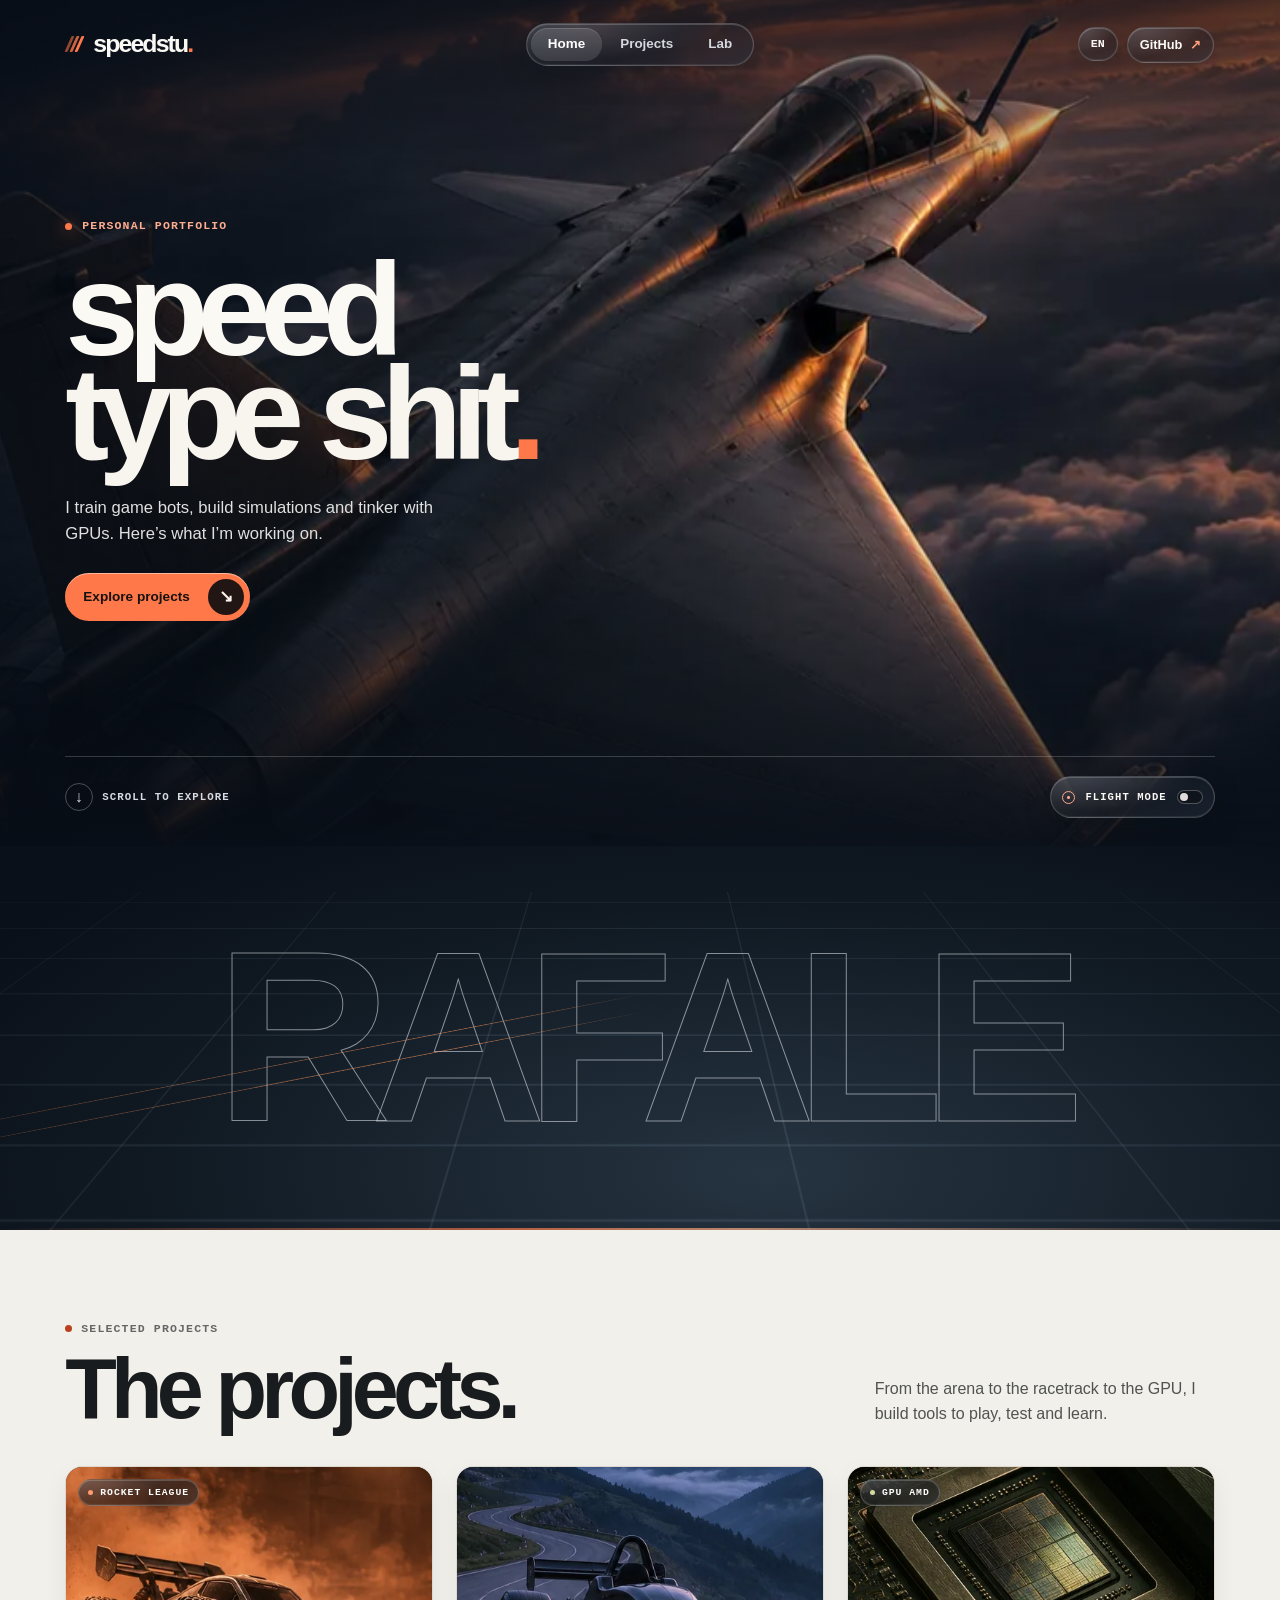
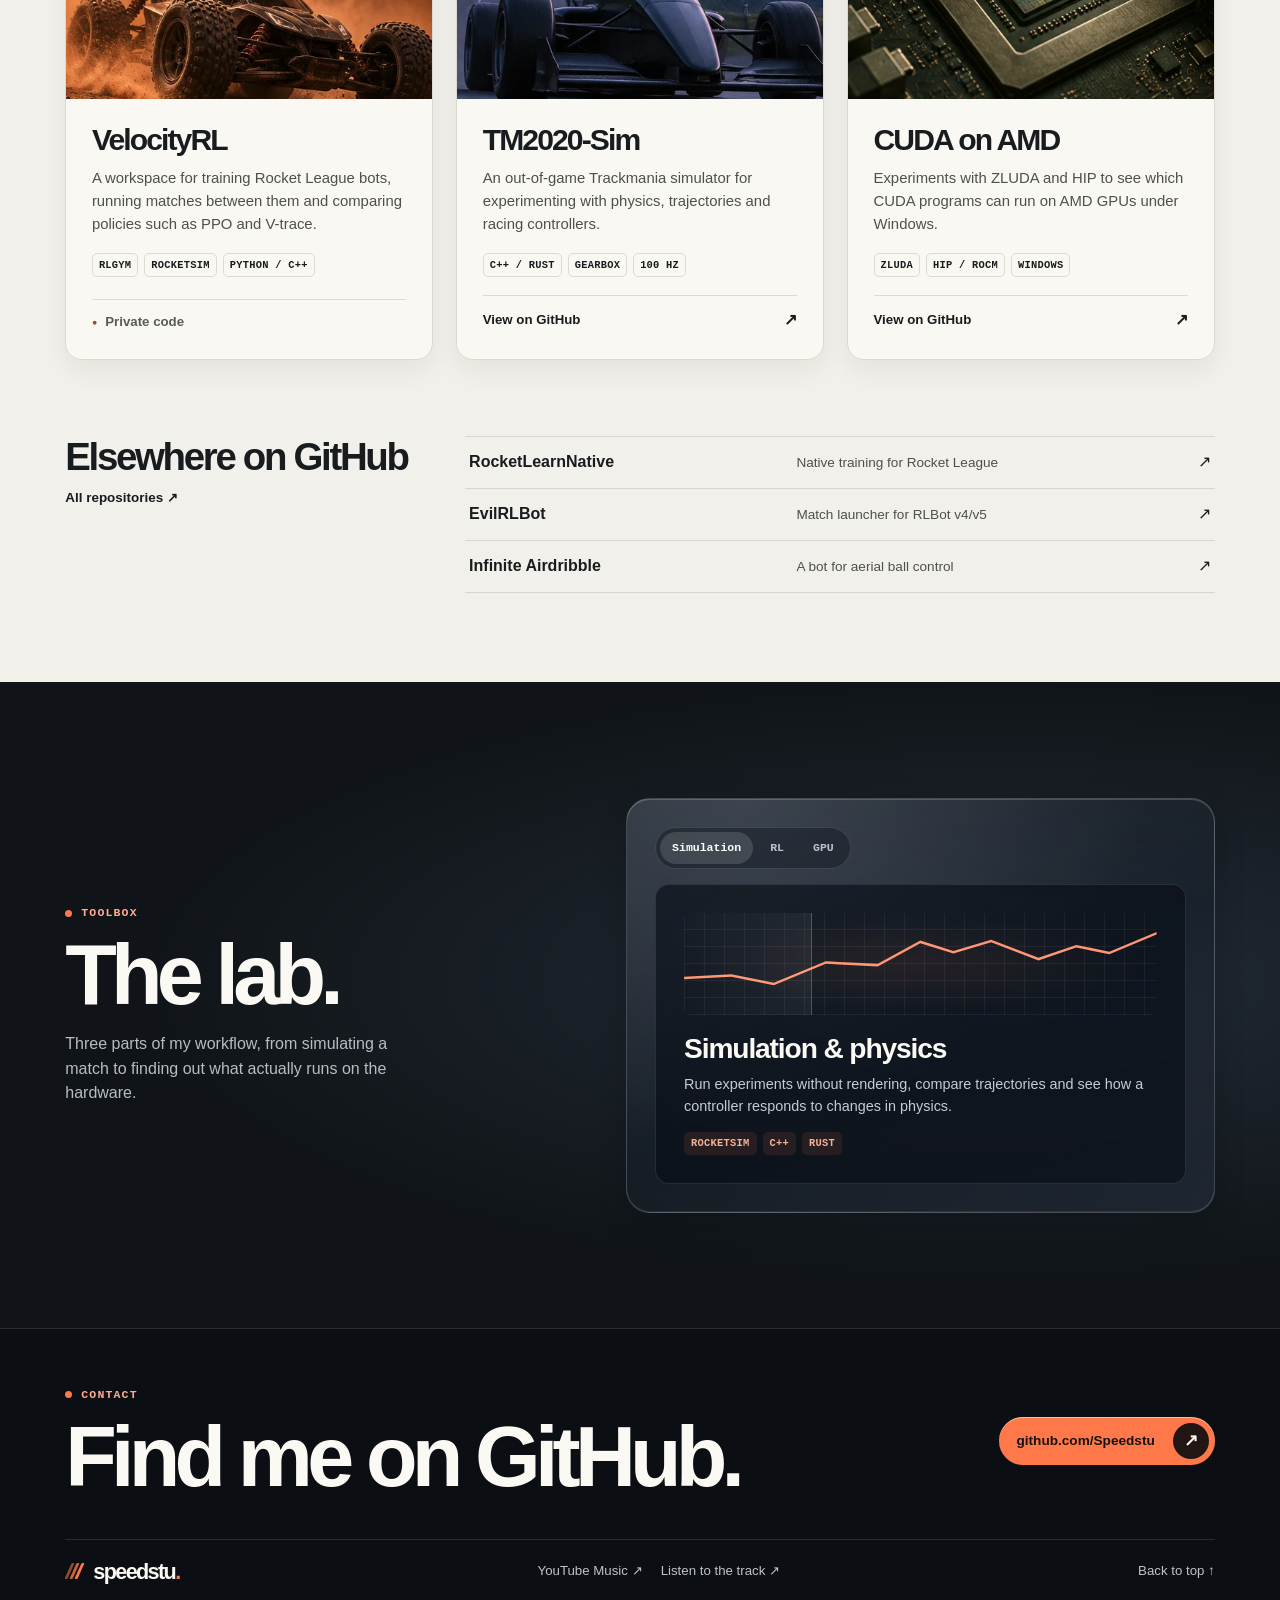
==== commit a048313c: "Build the immersive Speedstu flight deck" ====
--- a/index.html
+++ b/index.html
@@ -2,120 +2,186 @@
 <html lang="en">
 <head>
   <meta charset="utf-8">
-  <meta name="viewport" content="width=device-width,initial-scale=1">
-  <meta name="theme-color" content="#101010">
-  <meta name="description" content="Speedstu. Bots, simulations, and other things I build. Rocket League, Trackmania, and CUDA on AMD.">
+  <meta name="viewport" content="width=device-width, initial-scale=1">
+  <meta name="theme-color" content="#101418">
+  <meta name="description" content="Speedstu’s personal portfolio. Game bots, simulations and GPU experiments.">
   <meta property="og:type" content="website">
-  <meta property="og:title" content="speedstu">
-  <meta property="og:description" content="Bots, simulations, and other things I build.">
-  <meta property="og:image" content="https://speedstu.tech/assets/hero-rafale.webp">
+  <meta property="og:title" content="Speedstu — Portfolio">
+  <meta property="og:description" content="Game bots, simulations and GPU experiments.">
+  <meta property="og:image" content="https://speedstu.tech/assets/flight.webp">
   <link rel="canonical" href="https://speedstu.tech/">
   <link rel="icon" href="assets/favicon.svg" type="image/svg+xml">
-  <link rel="preload" href="assets/hero-rafale.webp" as="image" type="image/webp">
-  <link rel="stylesheet" href="index-v14.css?v=14.0.0">
-  <script src="index-v14.js?v=14.0.0" defer></script>
-  <title>speedstu — projects</title>
+  <link rel="preload" href="assets/flight.webp" as="image" media="(width > 690px)">
+  <link rel="preload" href="assets/flight-mobile.webp" as="image" media="(width <= 690px)">
+  <link rel="stylesheet" href="immersive.css?v=1">
+  <script src="immersive.js?v=1" defer></script>
+  <title>Speedstu — Portfolio</title>
 </head>
 <body>
-<a class="skip" href="#work">Skip to work</a>
-<header class="nav" id="nav">
-  <a class="logo" href="#home" aria-label="Speedstu — home">speedstu<span>.</span></a>
-  <nav aria-label="Main navigation">
-    <a href="#work">Work</a>
-    <a href="#about">About</a>
-    <a href="https://github.com/Speedstu" target="_blank" rel="noopener noreferrer">GitHub <span aria-hidden="true">↗</span></a>
-  </nav>
-</header>
-<main>
-  <section class="cover" id="home" aria-label="Introduction">
-    <div class="cover-picture" aria-hidden="true"></div>
-    <div class="cover-inner">
-      <h1>speed<br>type shit<span>.</span></h1>
-      <a class="discover" href="#flight">Scroll to explore <span aria-hidden="true">↓</span></a>
+  <a class="skip" href="#work" data-fr="Aller aux projets">Skip to projects</a>
+  <header class="header wrap" id="header">
+    <a href="#home" class="wordmark" aria-label="Speedstu">
+      <span class="mark" aria-hidden="true"><i></i><i></i><i></i></span> speedstu<span class="dot">.</span>
+    </a>
+    <nav class="nav glass" aria-label="Main navigation" data-fr-label="Navigation principale">
+      <a href="#home" aria-current="location" data-fr="Accueil">Home</a>
+      <a href="#work" data-fr="Projets">Projects</a>
+      <a href="#expertise" data-fr="Laboratoire">Lab</a>
+    </nav>
+    <div class="header-actions">
+      <button class="language glass" id="language" type="button" aria-label="Passer au français" data-fr-label="Switch to English" hidden>EN</button>
+      <a href="https://github.com/Speedstu" class="github glass" target="_blank" rel="noopener noreferrer">GitHub <span aria-hidden="true">↗</span></a>
     </div>
-  </section>
+  </header>
 
-  <section class="flight" id="flight" aria-label="Rafale scroll transition">
-    <div class="flight-frame" id="flight-frame">
-      <div class="flight-grid" aria-hidden="true"></div>
-      <div class="flight-horizon" aria-hidden="true"></div>
-      <p class="flight-word" aria-hidden="true">Projects.</p>
-      <div class="trail trail-first" aria-hidden="true"></div>
-      <div class="trail trail-second" aria-hidden="true"></div>
-      <img class="plane" id="plane" src="assets/rafale-v1.webp" alt="Rafale fighter jet crossing the scene" width="1650" height="929" decoding="async">
-      <div class="flight-whiteout" id="flight-whiteout" aria-hidden="true"></div>
-    </div>
-  </section>
-
-  <section class="work" id="work" aria-label="Projects">
-    <div class="work-inner">
-      <div class="work-list">
-        <article class="work-entry is-active" data-project="rl" id="velocityrl">
-          <h2>VelocityRL</h2>
-          <p class="entry-description">Training Rocket League bots. Self-play, PPO, V-trace, RocketSim.</p>
-          <p class="entry-meta">Rocket League · Private project</p>
-          <div class="mobile-image">
-            <img src="assets/rocketleague-real.webp" width="1920" height="1080" alt="Rocket League gameplay showing a car and the ball" loading="lazy" decoding="async">
-          </div>
-        </article>
-
-        <article class="work-entry" data-project="tm" id="tm2020">
-          <h2><a href="https://github.com/Speedstu/TM2020-Sim-V1" target="_blank" rel="noopener noreferrer">TM2020-Sim</a></h2>
-          <p class="entry-description">A Trackmania simulation for testing controllers and trajectories.</p>
-          <p class="entry-meta">Trackmania · <a href="https://github.com/Speedstu/TM2020-Sim-V1" target="_blank" rel="noopener noreferrer">Source on GitHub</a></p>
-          <div class="mobile-image">
-            <img src="assets/trackmania-real.webp" width="1920" height="1080" alt="Trackmania 2020 gameplay screenshot" loading="lazy" decoding="async">
-          </div>
-        </article>
-
-        <article class="work-entry" data-project="gpu" id="cuda">
-          <h2><a href="https://github.com/Speedstu/CUDA-for-AMD-Windows" target="_blank" rel="noopener noreferrer">CUDA on AMD</a></h2>
-          <p class="entry-description">Getting CUDA workloads to run on AMD GPUs under Windows.</p>
-          <p class="entry-meta">ZLUDA / HIP · <a href="https://github.com/Speedstu/CUDA-for-AMD-Windows" target="_blank" rel="noopener noreferrer">Source on GitHub</a></p>
-          <div class="mobile-image">
-            <img src="assets/radeon-rx9060xt.webp" width="1200" height="1000" alt="AMD Radeon RX 9060 XT graphics card" loading="lazy" decoding="async">
-          </div>
-        </article>
+  <main>
+    <section class="hero" id="home" aria-labelledby="hero-title">
+      <div class="hero-scene" aria-hidden="true">
+        <picture>
+          <source media="(max-width: 690px)" srcset="assets/flight-mobile.webp">
+          <img class="hero-image" src="assets/flight.webp" width="1855" height="848" fetchpriority="high" alt="">
+        </picture>
       </div>
-
-      <div class="work-display" aria-hidden="true">
-        <div class="work-image is-active" data-image="rl">
-          <img src="assets/rocketleague-real.webp" width="1920" height="1080" alt="" decoding="async">
-        </div>
-        <div class="work-image" data-image="tm">
-          <img src="assets/trackmania-real.webp" width="1920" height="1080" alt="" decoding="async">
-        </div>
-        <div class="work-image work-image-gpu" data-image="gpu">
-          <img src="assets/radeon-rx9060xt.webp" width="1200" height="1000" alt="" decoding="async">
+      <div class="hero-shade" aria-hidden="true"></div>
+      <div class="viewfinder" aria-hidden="true">
+        <span class="viewfinder-cross"></span><span class="viewfinder-track"></span>
+        <span class="viewfinder-caption">RAFALE <i></i> FLIGHT VIEW</span>
+      </div>
+      <div class="hero-body wrap">
+        <div class="hero-copy">
+          <p class="eyebrow hero-eyebrow"><span class="signal"></span><span data-fr="Portfolio personnel">Personal portfolio</span></p>
+          <h1 id="hero-title">speed <em>type shit<span>.</span></em></h1>
+          <p class="hero-description" data-fr="J’entraîne des bots de jeu, je construis des simulations et je bricole avec des GPU. Voici ce que je fabrique.">I train game bots, build simulations and tinker with GPUs. Here’s what I’m working on.</p>
+          <a class="primary" href="#work"><span data-fr="Explorer les projets">Explore projects</span><span class="primary-arrow" aria-hidden="true">↘</span></a>
         </div>
       </div>
-    </div>
-  </section>
+      <div class="hero-dock wrap">
+        <a href="#work" class="down-link"><span class="down-icon" aria-hidden="true">↓</span><span data-fr="Défiler pour explorer">Scroll to explore</span></a>
+        <button type="button" class="flight-toggle glass" id="flight-toggle" aria-pressed="false" hidden>
+          <span class="reticle" aria-hidden="true"></span><span data-fr="Mode vol">Flight mode</span><span class="switch" aria-hidden="true"></span>
+        </button>
+      </div>
+    </section>
 
-  <section class="more" id="more" aria-label="Other repositories">
-    <div class="more-head">
-      <h2>More.</h2>
-      <a href="https://github.com/Speedstu?tab=repositories" target="_blank" rel="noopener noreferrer">All repositories ↗</a>
-    </div>
-    <div class="more-list">
-      <a href="https://github.com/Speedstu/RocketLearnNative" target="_blank" rel="noopener noreferrer"><span>RocketLearnNative</span><span>RL training in C++ / Rust</span><span aria-hidden="true">↗</span></a>
-      <a href="https://github.com/Speedstu/EvilRLBot" target="_blank" rel="noopener noreferrer"><span>EvilRLBot</span><span>RLBot launcher and tools</span><span aria-hidden="true">↗</span></a>
-      <a href="https://github.com/Speedstu/infinite-airdribble-rocket-league-bot" target="_blank" rel="noopener noreferrer"><span>Infinite Airdribble</span><span>Rocket League aerial-control bot</span><span aria-hidden="true">↗</span></a>
-    </div>
-  </section>
+    <section class="flyby" id="flight" aria-hidden="true">
+      <div class="flyby-grid"></div>
+      <div class="flyby-contrails"></div>
+      <div class="flyby-name">RAFALE</div>
+      <img class="flyby-jet" src="assets/rafale-v1.webp" width="1672" height="929" alt="" loading="lazy" decoding="async">
+    </section>
 
-  <section class="about" id="about">
-    <h2>About.</h2>
-    <div class="music">
-      <a href="https://music.youtube.com/@luvmewhileyukan" target="_blank" rel="noopener noreferrer">music.youtube.com/@luvmewhileyukan <span aria-hidden="true">↗</span></a>
-      <a href="https://music.youtube.com/watch?v=a2WSQEEEThc" target="_blank" rel="noopener noreferrer">music.youtube.com/watch?v=a2WSQEEEThc <span aria-hidden="true">↗</span></a>
-    </div>
-  </section>
+    <section class="work" id="work" aria-labelledby="work-title">
+      <div class="wrap">
+        <div class="section-label"><span></span><p data-fr="Projets choisis">Selected projects</p></div>
+        <div class="section-head">
+          <h2 id="work-title" data-fr="Les projets.">The projects.</h2>
+          <p data-fr="De l’arène au circuit, jusqu’à la carte graphique. Je fabrique des outils pour jouer, tester et apprendre.">From the arena to the racetrack to the GPU, I build tools to play, test and learn.</p>
+        </div>
+        <div class="cards">
+          <article class="card" id="velocityrl">
+            <div class="card-media media-velocity">
+              <img src="assets/project-velocity.webp" width="502" height="398" loading="lazy" alt="">
+              <span class="card-badge glass"><i></i> Rocket League</span>
+            </div>
+            <div class="card-body">
+              <h3>VelocityRL</h3>
+              <p data-fr="Un atelier pour entraîner des bots Rocket League, les faire jouer entre eux et comparer des méthodes comme PPO et V-trace.">A workspace for training Rocket League bots, running matches between them and comparing policies such as PPO and V-trace.</p>
+              <ul class="tags" aria-label="Technologies"><li>RLGym</li><li>RocketSim</li><li>Python / C++</li></ul>
+              <div class="card-foot"><span class="private"><span aria-hidden="true">●</span><span data-fr="Code privé">Private code</span></span></div>
+            </div>
+          </article>
+          <article class="card" id="tm2020">
+            <div class="card-media media-track">
+              <img src="assets/project-track.webp" width="502" height="398" loading="lazy" alt="">
+              <span class="card-badge glass"><i></i> Trackmania</span>
+            </div>
+            <div class="card-body">
+              <h3>TM2020-Sim</h3>
+              <p data-fr="Un simulateur Trackmania pour expérimenter avec la physique, les trajectoires et les contrôleurs de course, hors du jeu.">An out-of-game Trackmania simulator for experimenting with physics, trajectories and racing controllers.</p>
+              <ul class="tags" aria-label="Technologies"><li>C++ / Rust</li><li>Gearbox</li><li>100 Hz</li></ul>
+              <div class="card-foot"><a href="https://github.com/Speedstu/TM2020-Sim-V1" target="_blank" rel="noopener noreferrer" aria-label="TM2020-Sim GitHub repository" data-fr-label="Dépôt GitHub de TM2020-Sim"><span data-fr="Voir sur GitHub">View on GitHub</span><span aria-hidden="true">↗</span></a></div>
+            </div>
+          </article>
+          <article class="card" id="cuda">
+            <div class="card-media media-gpu">
+              <img src="assets/project-gpu.webp" width="502" height="398" loading="lazy" alt="">
+              <span class="card-badge glass"><i></i> GPU AMD</span>
+            </div>
+            <div class="card-body">
+              <h3 data-fr="CUDA sur AMD">CUDA on AMD</h3>
+              <p data-fr="Des essais avec ZLUDA et HIP pour voir quels programmes CUDA peuvent tourner sur des GPU AMD sous Windows.">Experiments with ZLUDA and HIP to see which CUDA programs can run on AMD GPUs under Windows.</p>
+              <ul class="tags" aria-label="Technologies"><li>ZLUDA</li><li>HIP / ROCm</li><li>Windows</li></ul>
+              <div class="card-foot"><a href="https://github.com/Speedstu/CUDA-for-AMD-Windows" target="_blank" rel="noopener noreferrer" aria-label="CUDA for AMD on Windows GitHub repository" data-fr-label="Dépôt GitHub de CUDA for AMD on Windows"><span data-fr="Voir sur GitHub">View on GitHub</span><span aria-hidden="true">↗</span></a></div>
+            </div>
+          </article>
+        </div>
+        <div class="more" id="more">
+          <div class="more-heading"><h3 data-fr="Ailleurs sur GitHub">Elsewhere on GitHub</h3><a href="https://github.com/Speedstu?tab=repositories" target="_blank" rel="noopener noreferrer" data-fr="Tous les dépôts ↗">All repositories ↗</a></div>
+          <div class="repo-list">
+            <a href="https://github.com/Speedstu/RocketLearnNative" target="_blank" rel="noopener noreferrer"><strong>RocketLearnNative</strong><span data-fr="Entraînement natif pour Rocket League">Native training for Rocket League</span><i aria-hidden="true">↗</i></a>
+            <a href="https://github.com/Speedstu/EvilRLBot" target="_blank" rel="noopener noreferrer"><strong>EvilRLBot</strong><span data-fr="Lanceur de matchs RLBot v4/v5">Match launcher for RLBot v4/v5</span><i aria-hidden="true">↗</i></a>
+            <a href="https://github.com/Speedstu/infinite-airdribble-rocket-league-bot" target="_blank" rel="noopener noreferrer"><strong>Infinite Airdribble</strong><span data-fr="Bot spécialisé dans le contrôle aérien">A bot for aerial ball control</span><i aria-hidden="true">↗</i></a>
+          </div>
+        </div>
+      </div>
+    </section>
 
-  <footer class="footer" id="contact">
-    <a class="footer-giant" href="https://github.com/Speedstu" target="_blank" rel="noopener noreferrer">my github<span aria-hidden="true">↗</span></a>
-    <div class="footer-bottom"><span>speedstu :)</span><a href="#home">Back to top ↑</a></div>
-  </footer>
-</main>
+    <section class="lab" id="expertise" aria-labelledby="lab-title">
+      <div class="wrap lab-layout">
+        <div class="lab-copy">
+          <div class="section-label"><span></span><p data-fr="Boîte à outils">Toolbox</p></div>
+          <h2 id="lab-title" data-fr="Le labo.">The lab.</h2>
+          <p data-fr="Trois facettes de mon travail, de la simulation d’un match aux essais sur le matériel.">Three parts of my workflow, from simulating a match to finding out what actually runs on the hardware.</p>
+        </div>
+        <div class="lab-console glass" id="lab-console">
+          <div class="lab-controls" id="lab-controls" hidden>
+            <div class="lab-tabs" role="tablist" aria-label="Areas of work" data-fr-label="Domaines de travail">
+              <button type="button" role="tab" id="tab-sim" aria-selected="true" aria-controls="panel-sim">Simulation</button>
+              <button type="button" role="tab" id="tab-rl" aria-selected="false" aria-controls="panel-rl" tabindex="-1">RL</button>
+              <button type="button" role="tab" id="tab-gpu" aria-selected="false" aria-controls="panel-gpu" tabindex="-1">GPU</button>
+            </div>
+          </div>
+          <div class="lab-panel" id="panel-sim">
+            <div class="waveform waveform-sim" aria-hidden="true"></div>
+            <h3 data-fr="Simulation &amp; physique">Simulation &amp; physics</h3>
+            <p data-fr="Lancer des essais sans rendu, comparer les trajectoires et voir comment un contrôleur réagit aux changements de physique.">Run experiments without rendering, compare trajectories and see how a controller responds to changes in physics.</p>
+            <ul class="lab-tags" aria-label="Technologies"><li>RocketSim</li><li>C++</li><li>Rust</li></ul>
+          </div>
+          <div class="lab-panel" id="panel-rl">
+            <div class="waveform waveform-rl" aria-hidden="true"></div>
+            <h3 data-fr="Apprentissage par renforcement">Reinforcement learning</h3>
+            <p data-fr="Entraîner des politiques, les confronter en auto-jeu et comparer les résultats avec des évaluations reproductibles.">Train policies, have them compete through self-play and compare the results in repeatable evaluations.</p>
+            <ul class="lab-tags" aria-label="Technologies"><li>PPO</li><li>V-trace</li><li>Python</li></ul>
+          </div>
+          <div class="lab-panel" id="panel-gpu">
+            <div class="waveform waveform-gpu" aria-hidden="true"></div>
+            <h3 data-fr="Systèmes &amp; GPU">Systems &amp; GPU</h3>
+            <p data-fr="Tester la compatibilité des programmes CUDA et vérifier la justesse de leurs résultats sur du matériel AMD.">Test CUDA program compatibility and check that the results are correct on AMD hardware.</p>
+            <ul class="lab-tags" aria-label="Technologies"><li>ZLUDA</li><li>HIP</li><li>ROCm</li></ul>
+          </div>
+        </div>
+      </div>
+    </section>
+
+    <footer class="footer" id="contact">
+      <div class="wrap">
+        <div class="footer-main">
+          <div>
+            <div class="section-label"><span></span><p>Contact</p></div>
+            <h2 data-fr="Sur GitHub.">Find me on GitHub.</h2>
+          </div>
+          <a class="primary" href="https://github.com/Speedstu" target="_blank" rel="noopener noreferrer"><span>github.com/Speedstu</span><span class="primary-arrow" aria-hidden="true">↗</span></a>
+        </div>
+        <div class="footer-bottom" id="intro">
+          <a href="#home" class="wordmark" aria-label="Speedstu"><span class="mark" aria-hidden="true"><i></i><i></i><i></i></span> speedstu<span class="dot">.</span></a>
+          <div class="music" id="about">
+            <a href="https://music.youtube.com/@luvmewhileyukan" target="_blank" rel="noopener noreferrer">YouTube Music ↗</a>
+            <a href="https://music.youtube.com/watch?v=a2WSQEEEThc" target="_blank" rel="noopener noreferrer" data-fr="Écouter le morceau ↗">Listen to the track ↗</a>
+          </div>
+          <a href="#home" class="back" data-fr="Retour en haut ↑">Back to top ↑</a>
+        </div>
+      </div>
+    </footer>
+  </main>
 </body>
-</html>+</html>
--- a/immersive.css
+++ b/immersive.css
@@ -0,0 +1,345 @@
+:root {
+  color-scheme: dark;
+  --ink: #101418;
+  --paper: #f2f0ea;
+  --white: #fbf9f4;
+  --orange: #ff7849;
+  --muted: #b7bdc3;
+  --sans: "Arial", "Helvetica Neue", sans-serif;
+  --mono: ui-monospace, "SFMono-Regular", Consolas, monospace;
+  --gutter: clamp(22px, 5.1vw, 92px);
+}
+
+*, *::before, *::after { box-sizing: border-box; }
+html { scroll-behavior: smooth; }
+body { margin: 0; background: var(--ink); color: var(--white); font: 1rem/1.55 var(--sans); }
+body, h1, h2, h3, p, ul { margin: 0; }
+a { color: inherit; text-decoration: none; }
+button { font: inherit; color: inherit; cursor: pointer; }
+img { display: block; width: 100%; }
+[hidden] { display: none !important; }
+:focus-visible { outline: 2px solid #fa7648; outline-offset: 5px; }
+::selection { background: var(--orange); color: #181310; }
+.wrap { width: min(100% - var(--gutter) * 2, 1440px); margin-inline: auto; }
+section[id], footer[id], .card[id], #intro, #about, #more { scroll-margin-top: 88px; }
+#home { scroll-margin-top: 0; }
+
+.skip {
+  position: fixed;
+  z-index: 12;
+  top: 14px;
+  left: 14px;
+  padding: 10px 18px;
+  transform: translateY(-150%);
+  color: #181310;
+  background: var(--orange);
+}
+.skip:focus { transform: none; }
+
+.glass {
+  border: 1px solid #ffffff2f;
+  background:
+    radial-gradient(ellipse at 20% 0%, #dceaff22, transparent 60%),
+    linear-gradient(156deg, #ffffff16, #ffffff05 54%, #b1c7e215),
+    #11182078;
+  box-shadow: inset 0 1px 0 #ffffff30, inset 0 -1px 1px #ffffff17, 0 10px 30px #03090e30;
+  backdrop-filter: blur(18px) saturate(160%);
+  -webkit-backdrop-filter: blur(18px) saturate(160%);
+}
+
+.header {
+  position: fixed;
+  z-index: 10;
+  inset: 19px 0 auto;
+  display: grid;
+  grid-template-columns: 1fr auto 1fr;
+  align-items: center;
+  gap: 14px;
+  min-height: 51px;
+  transition: background .25s, box-shadow .25s, padding .25s;
+}
+.header.is-docked {
+  padding-inline: 15px;
+  border-radius: 28px;
+  background: #11161cf2;
+  box-shadow: inset 0 0 0 1px #ffffff19, 0 8px 25px #0004;
+}
+.wordmark { display: inline-flex; width: max-content; align-items: center; font-size: 1.55rem; letter-spacing: -.075em; font-weight: 800; line-height: 1; }
+.mark { display: inline-flex; gap: 2px; margin-right: 9px; padding-inline: 3px; transform: skew(-24deg); }
+.mark i { background: var(--orange); width: 3px; height: 16px; border-radius: 1px; }
+.mark i:first-child { opacity: .55; }
+.mark i:nth-child(2) { opacity: .8; }
+.dot { color: var(--orange); }
+.nav { border-radius: 999px; display: flex; gap: 1px; padding: 4px; }
+.nav a { padding: 6px 17px; border-radius: 999px; color: #d5d9df; font-size: .84rem; font-weight: 600; transition: color .2s, background .2s; white-space: nowrap; }
+.nav a:hover { color: #fff; }
+.nav a[aria-current] { background: #ffffff20; color: #fff; box-shadow: inset 0 1px 0 #ffffff24; }
+.header-actions { display: flex; justify-content: end; gap: 9px; align-items: center; }
+.github, .language { border-radius: 999px; padding: 7px 12px; font-size: .8rem; font-weight: 700; }
+.github { display: inline-flex; gap: 8px; white-space: nowrap; }
+.github span { color: #ff9e7b; }
+.language { font: 600 .73rem/1.55 var(--mono); }
+.github:hover, .language:hover { border-color: #fff8; }
+
+.hero {
+  position: relative;
+  isolation: isolate;
+  display: grid;
+  align-items: center;
+  min-height: max(705px, min(900px, 94svh));
+  overflow: hidden;
+  background: #0a111a;
+  --parallax-x: 0px;
+  --parallax-y: 0px;
+  --scroll-y: 0px;
+}
+.error-page { min-height: 100svh; }
+.hero-scene, .hero-shade { position: absolute; inset: 0; pointer-events: none; }
+.hero-scene { z-index: -3; transform: translate3d(var(--parallax-x), calc(var(--parallax-y) + var(--scroll-y)), 0) scale(1.05); }
+.hero-scene picture { display: block; height: 100%; }
+.hero-image { height: 100%; object-fit: cover; object-position: 82% 50%; transition: filter .85s, transform 1.35s cubic-bezier(.22,.75,.2,1); }
+.hero-shade {
+  z-index: -2;
+  background:
+    linear-gradient(90deg, #070d16bc, #080e1666 37%, transparent 64%),
+    linear-gradient(180deg, #080e17ad, transparent 23%, transparent 63%, #0a1019eb 100%);
+}
+.hero-body { padding-block: 110px 118px; }
+.hero-copy { max-width: 730px; transition: opacity .45s, transform .65s; }
+.eyebrow, .section-label, .down-link, .flight-toggle, .viewfinder-caption, .card-badge, .tags, .lab-tags, .lab-tabs {
+  font-family: var(--mono);
+  text-transform: uppercase;
+  letter-spacing: .10em;
+  font-size: .72rem;
+  font-weight: 600;
+}
+.hero-eyebrow { display: flex; align-items: center; gap: 10px; color: #ffad90; margin-bottom: 23px; }
+.signal, .section-label > span { display: inline-block; width: 7px; height: 7px; flex: 0 0 7px; border-radius: 50%; background: var(--orange); }
+.signal { box-shadow: 0 0 16px #ff7849b0; }
+.hero h1 { font-size: clamp(82px, 10.35vw, 165px); line-height: .78; letter-spacing: -.084em; font-weight: 800; }
+.hero h1 em { display: block; font-style: normal; color: #f8f5ef; }
+.hero h1 em span { color: var(--orange); }
+.hero-description { color: #e0e0e0; max-width: 370px; margin: 30px 0 26px; font-size: clamp(.98rem, 1.3vw, 1.1rem); line-height: 1.55; }
+.primary { display: inline-flex; gap: 18px; width: max-content; align-items: center; min-height: 48px; padding: 5px 6px 5px 18px; border-radius: 100px; background: var(--orange); color: #17110f; font-size: .85rem; font-weight: 750; box-shadow: inset 0 1px 0 #fff7; transition: background .25s, transform .25s; }
+.primary:hover { background: #ff9a75; transform: translateY(-3px); }
+.primary-arrow { display: grid; place-items: center; width: 36px; height: 36px; border-radius: 50%; background: #211613; color: #fff5ec; font-size: 1.05rem; }
+.hero-dock { position: absolute; inset: auto 0 28px; display: flex; align-items: center; justify-content: space-between; gap: 14px; padding-top: 19px; border-top: 1px solid #ffffff30; }
+.down-link { display: flex; gap: 9px; align-items: center; color: #d7dce4; font-size: .67rem; }
+.down-icon { display: grid; place-items: center; width: 28px; height: 28px; border-radius: 50%; border: 1px solid #ffffff45; font: 1rem var(--sans); transition: background .2s, transform .2s; }
+.down-link:hover .down-icon { background: #fff2; transform: translateY(3px); }
+.flight-toggle { display: flex; gap: 10px; align-items: center; border-radius: 999px; padding: 8px 11px; min-height: 42px; white-space: nowrap; font-size: .66rem; }
+.flight-toggle:hover { border-color: #ff9b77bc; }
+.reticle { width: 13px; height: 13px; border: 1px solid #ffa78a; border-radius: 50%; background: radial-gradient(circle, #ffa78a 0 1px, transparent 2px); }
+.switch { width: 26px; height: 14px; border: 1px solid #ffffff43; border-radius: 999px; padding: 2px; background: #08090b64; }
+.switch::before { content: ""; display: block; width: 8px; height: 8px; border-radius: 50%; background: #dedbda; transition: transform .25s, background .25s; }
+.flight-toggle[aria-pressed="true"] .switch::before { transform: translateX(12px); background: var(--orange); }
+.viewfinder { position: absolute; inset: 18% 6% 18%; opacity: 0; pointer-events: none; color: #ffd5bb; transition: opacity .55s; }
+.viewfinder::before {
+  position: absolute;
+  content: "";
+  inset: 0;
+  --line: linear-gradient(currentColor, currentColor);
+  background:
+    var(--line) top left / 21px 1px, var(--line) top left / 1px 21px,
+    var(--line) top right / 21px 1px, var(--line) top right / 1px 21px,
+    var(--line) bottom left / 21px 1px, var(--line) bottom left / 1px 21px,
+    var(--line) bottom right / 21px 1px, var(--line) bottom right / 1px 21px;
+  background-repeat: no-repeat;
+}
+.viewfinder-cross { position: absolute; top: 50%; left: 66%; width: 47px; height: 47px; border: 1px solid #ffd5bb75; border-radius: 50%; background: linear-gradient(currentColor, currentColor) center / 15px 1px no-repeat, linear-gradient(currentColor, currentColor) center / 1px 15px no-repeat; }
+.viewfinder-track { position: absolute; top: 14px; left: 38%; right: 38%; height: 16px; background: repeating-linear-gradient(90deg, #ffd5bb80 0 1px, transparent 1px 13px); mask-image: linear-gradient(90deg, transparent, #000 25% 75%, transparent); }
+.viewfinder-caption { position: absolute; bottom: 16px; right: 16px; display: flex; align-items: center; gap: 8px; font-size: .63rem; }
+.viewfinder-caption i { width: 18px; height: 1px; background: #ffd5bb80; }
+.flight-active .hero-image { transform: scale(1.23); transform-origin: 75% 47%; filter: saturate(1.18) contrast(1.07) brightness(1.17); }
+.flight-active .hero-copy a { visibility: hidden; }
+.flight-active .hero-copy { transform: translateX(-24px); opacity: 0; }
+.flight-active .viewfinder { opacity: .9; }
+
+.flyby {
+  position: relative;
+  isolation: isolate;
+  container-type: size;
+  overflow: clip;
+  height: clamp(285px, 30vw, 470px);
+  background: radial-gradient(ellipse at 60% 85%, #263441, #101922 58%, #0a1019 86%);
+}
+.flyby::after {
+  content: "";
+  position: absolute;
+  inset: auto 0 0;
+  height: 2px;
+  background: linear-gradient(90deg, transparent, #ff7849 40%, #ffaf84 58%, transparent);
+  opacity: .68;
+}
+.flyby-grid {
+  position: absolute;
+  inset: 12% -35% -85%;
+  transform-origin: 50% 0;
+  transform: perspective(430px) rotateX(50deg);
+  background: repeating-linear-gradient(90deg, #a4b9d22a 0 1px, transparent 1px 9%), repeating-linear-gradient(0deg, #a4b9d22a 0 1px, transparent 1px 36px);
+  mask-image: radial-gradient(ellipse at 50% 28%, #000, transparent 61%);
+}
+.flyby-name {
+  position: absolute;
+  inset: 50% 0 auto;
+  translate: 0 -50%;
+  text-align: center;
+  color: transparent;
+  -webkit-text-stroke: 1px #d9dce397;
+  font-size: clamp(88px, 19vw, 310px);
+  font-weight: 800;
+  letter-spacing: -.085em;
+  line-height: 1;
+}
+.flyby-contrails {
+  position: absolute;
+  z-index: 1;
+  top: 57%;
+  left: -8%;
+  width: 59%;
+  height: 19px;
+  transform: rotate(-11deg);
+  border-block: 1px solid #ff975a97;
+  mask-image: linear-gradient(90deg, transparent, #0007 20%, #000 77%, transparent);
+}
+.flyby-jet {
+  position: absolute;
+  z-index: 2;
+  top: 51%;
+  left: 50%;
+  width: clamp(265px, 44vw, 670px);
+  height: auto;
+  transform: var(--flyby-transform, translate(-50%, -50%) rotate(-7deg));
+  filter: drop-shadow(0 25px 19px #060b1059);
+}
+
+.work { background: var(--paper); color: #191c1e; color-scheme: light; padding-block: clamp(65px, 7vw, 112px); }
+.section-label { display: flex; gap: 9px; align-items: center; color: #666765; }
+.work .section-label > span { background: #b9411d; }
+.section-head { display: flex; justify-content: space-between; align-items: end; gap: 24px; margin: 14px 0 38px; }
+.section-head h2, .lab h2, .footer h2 { font-size: clamp(52px, 6.6vw, 108px); line-height: .91; letter-spacing: -.069em; font-weight: 790; }
+.section-head > p { max-width: 340px; color: #50534f; font-size: 1rem; margin-bottom: 2px; }
+.cards { display: grid; grid-template-columns: repeat(3, minmax(0, 1fr)); gap: clamp(14px, 1.8vw, 28px); perspective: 1200px; }
+.card { display: flex; flex-direction: column; background: #faf8f3; border-radius: 17px; overflow: hidden; border: 1px solid #ddd9d1; box-shadow: 0 10px 24px #201e1710; transform: rotateX(var(--tilt-x, 0deg)) rotateY(var(--tilt-y, 0deg)); transition: transform .3s ease, box-shadow .3s; }
+.card:hover, .card:focus-within { box-shadow: 0 18px 28px #201e1720; }
+.card-media { position: relative; overflow: hidden; aspect-ratio: 1.58; color: #fff; background: #211913; }
+.media-track { background: #232e4a; }
+.media-gpu { background: #333527; }
+.card-media img { height: 100%; object-fit: cover; object-position: center 53%; transition: transform .6s cubic-bezier(.2,.7,.2,1); }
+.card:hover img { transform: scale(1.055); }
+.card-badge { position: absolute; inset: 12px auto auto 12px; display: flex; align-items: center; gap: 7px; border-radius: 999px; padding: 5px 9px; font-size: .61rem; background-color: #121519a8; }
+.card-badge i { width: 5px; height: 5px; border-radius: 50%; background: #ff9a72; }
+.media-track i { background: #b7c5ff; }
+.media-gpu i { background: #d2dba2; }
+.card-body { flex: 1; display: flex; flex-direction: column; padding: clamp(17px, 2vw, 28px); }
+.card h3 { font-size: clamp(23px, 2.35vw, 39px); font-weight: 760; line-height: 1.05; letter-spacing: -.063em; }
+.card-body p { margin-block: 11px 17px; color: #4d504c; font-size: .93rem; }
+.tags, .lab-tags { display: flex; flex-wrap: wrap; gap: 6px; list-style: none; padding: 0; letter-spacing: .025em; font-size: .65rem; }
+.tags li { border: 1px solid #dedbd4; border-radius: 5px; padding: 3px 6px; }
+.card-foot { margin-top: auto; padding-top: 18px; }
+.card-foot > a, .card-foot > .private { display: flex; align-items: center; justify-content: space-between; border-top: 1px solid #dedbd4; gap: 8px; padding-top: 12px; font-weight: 700; font-size: .83rem; }
+.card-foot > a:hover { color: #a33815; }
+.card-foot > a span:last-child { font-size: 1rem; }
+.card-foot > .private { justify-content: start; color: #595c55; }
+.private span:first-child { color: #9c482d; font-size: .55rem; }
+.more { display: grid; grid-template-columns: 1fr 2fr; gap: 25px; margin-top: clamp(47px, 6vw, 82px); }
+.more-heading > a { display: inline-block; margin-top: 10px; font-size: .84rem; font-weight: 700; }
+.more-heading > a:hover { color: #a33815; }
+.more h3 { font-size: clamp(23px, 3vw, 43px); line-height: 1.08; letter-spacing: -.06em; }
+.repo-list a { display: grid; grid-template-columns: 1fr 1.2fr 24px; align-items: center; gap: 12px; padding: 13px 4px; border-top: 1px solid #d9d5cc; transition: color .2s; }
+.repo-list a:last-child { border-bottom: 1px solid #d9d5cc; }
+.repo-list a:hover { color: #a33815; }
+.repo-list a span { color: #4d504c; font-size: .85rem; }
+.repo-list i { font-style: normal; text-align: right; }
+
+.lab { padding-block: clamp(76px, 9vw, 145px); background: radial-gradient(ellipse at 78% 46%, #222b35, transparent 62%), var(--ink); }
+.lab-layout { display: grid; grid-template-columns: 4fr 5fr; align-items: center; gap: clamp(34px, 7vw, 125px); }
+.lab .section-label, .footer .section-label { color: #ffad90; }
+.lab h2, .footer h2 { margin-block: 15px 18px; }
+.lab-copy > p { color: var(--muted); max-width: 365px; }
+.lab-console { border-radius: 24px; padding: clamp(14px, 2.2vw, 30px); }
+.lab-tabs { display: flex; gap: 5px; width: max-content; max-width: 100%; margin-bottom: 15px; padding: 4px; border-radius: 999px; border: 1px solid #ffffff20; background: #0c121a61; }
+.lab-tabs button { border: 0; border-radius: inherit; background: transparent; padding: 7px 12px; font: inherit; color: #b9c3d2; }
+.lab-tabs button[aria-selected="true"] { background: #fff2; color: #fff; }
+.lab-panel { border-radius: 14px; padding: clamp(14px, 2.2vw, 28px); border: 1px solid #ffffff1b; background: #090e16a0; }
+.lab-panel + .lab-panel { margin-top: 9px; }
+.lab-panel h3 { font-size: clamp(1.25rem, 2.2vw, 1.85rem); letter-spacing: -.04em; line-height: 1.13; }
+.lab-panel p { margin: 8px 0 15px; color: #c4ccd7; font-size: .9rem; }
+.lab-tags li { color: #f6b299; background: #ff78491a; border-radius: 5px; padding: 3px 7px; }
+.waveform { --wave: #ff9775; position: relative; overflow: hidden; height: clamp(65px, 8vw, 105px); margin-bottom: 18px; border-radius: 6px; background: repeating-linear-gradient(0deg, #a4b4d015 0 1px, transparent 1px 17px), repeating-linear-gradient(90deg, #a4b4d015 0 1px, transparent 1px 20px), radial-gradient(ellipse, #ff784914, transparent 70%); }
+.waveform::before { content: ""; position: absolute; inset: 8% 0; background: var(--wave); clip-path: polygon(0 65%,10% 62%,19% 72%,30% 47%,41% 50%,50% 23%,57% 35%,65% 22%,75% 43%,83% 28%,90% 36%,100% 13%,100% 16%,90% 39%,83% 31%,75% 46%,65% 25%,57% 38%,50% 26%,41% 53%,30% 50%,19% 75%,10% 65%,0 68%); }
+.waveform::after { content: ""; position: absolute; inset: 0; width: 27%; background: linear-gradient(90deg, transparent, #ffffff0d); border-right: 1px solid #f9c8aa50; animation: scan 5s linear infinite; }
+.waveform-rl { --wave: #adbeff; }
+.waveform-rl::before { clip-path: polygon(0 85%,15% 83%,22% 63%,31% 65%,42% 42%,53% 48%,63% 18%,72% 39%,81% 23%,88% 34%,100% 19%,100% 22%,88% 37%,81% 26%,72% 42%,63% 21%,53% 51%,42% 45%,31% 68%,22% 66%,15% 86%,0 88%); }
+.waveform-gpu { --wave: #cbd995; }
+.waveform-gpu::before { clip-path: polygon(0 70%,10% 70%,10% 56%,19% 56%,19% 47%,30% 47%,30% 58%,41% 58%,41% 31%,59% 31%,59% 39%,71% 39%,71% 20%,100% 20%,100% 23%,72% 23%,72% 42%,58% 42%,58% 34%,42% 34%,42% 61%,29% 61%,29% 50%,20% 50%,20% 59%,11% 59%,11% 73%,0 73%); }
+@keyframes scan { from { transform: translateX(-100%); } to { transform: translateX(375%); } }
+
+.footer { padding-block: 57px 24px; border-top: 1px solid #ffffff20; background: #0b0e12; }
+.footer-main { display: flex; justify-content: space-between; align-items: center; gap: 24px; padding-bottom: 43px; }
+.footer h2 { margin-bottom: 0; }
+.footer-bottom { display: flex; justify-content: space-between; align-items: center; gap: 20px; flex-wrap: wrap; padding-top: 21px; border-top: 1px solid #ffffff20; color: #bfc3c9; font-size: .83rem; }
+.footer-bottom .wordmark { color: var(--white); font-size: 1.35rem; }
+.music { display: flex; flex-wrap: wrap; gap: 10px 18px; }
+.footer-bottom a:hover { color: #ffad90; }
+
+@media (max-width: 900px) {
+  .hero { min-height: max(660px, min(800px, 90svh)); }
+  .hero-image { object-position: 75% 50%; }
+  .hero h1 { font-size: clamp(77px, 12vw, 112px); }
+  .card-body p { font-size: .88rem; }
+}
+
+@media (max-width: 690px) {
+  .header { top: 12px; grid-template-columns: 1fr 1fr; gap: 9px; }
+  .header.is-docked { border-radius: 20px; padding: 6px 10px 8px; }
+  .nav { grid-row: 2; grid-column: 1 / -1; justify-self: center; }
+  .nav a { padding: 5px 12px; }
+  section[id], footer[id], .card[id], #intro, #about, #more { scroll-margin-top: 115px; }
+  .wordmark { font-size: 1.35rem; }
+  .hero { min-height: max(690px, min(790px, 100svh)); align-items: end; }
+  .hero-scene { inset: 0 0 18%; }
+  .hero-image { object-position: 70% 28%; }
+  .hero-shade {
+    background: linear-gradient(180deg, #080e17ae, transparent 26%, #0a101940 39%, #0a1019db 68%, #0a1019 91%), linear-gradient(90deg, #080e1630, transparent);
+  }
+  .hero-body { padding-block: 270px 116px; }
+  .error-page { min-height: 100svh; }
+  .error-page .hero-body { padding-block: 200px 58px; }
+  .hero h1 { font-size: clamp(64px, 13.9vw, 95px); }
+  .hero-eyebrow { margin-bottom: 17px; }
+  .hero-description { margin: 19px 0 19px; max-width: 320px; }
+  .hero-dock { bottom: 19px; padding-top: 12px; }
+  .down-link { font-size: .6rem; gap: 5px; }
+  .down-icon { width: 22px; height: 22px; }
+  .flight-toggle { gap: 6px; padding: 6px 8px; font-size: .6rem; }
+  .viewfinder { inset: 20% 7% 33%; }
+  .viewfinder-cross { left: 53%; }
+  .flight-active .hero-image { transform-origin: 58% 36%; }
+  .flyby { height: clamp(210px, 50vw, 300px); }
+  .section-head, .footer-main { align-items: start; flex-direction: column; }
+  .section-head { gap: 15px; margin-bottom: 26px; }
+  .cards { grid-template-columns: 1fr; gap: 18px; }
+  .card-media { aspect-ratio: 1.7; }
+  .card-body { padding: 19px; }
+  .card h3 { font-size: 1.85rem; }
+  .more, .lab-layout { grid-template-columns: 1fr; }
+  .more { gap: 14px; }
+  .repo-list a { grid-template-columns: minmax(0, 1fr) 20px; gap: 3px 10px; }
+  .repo-list a span { grid-row: 2; }
+  .repo-list i { grid-area: 1 / 2 / 3; }
+  .footer-main { padding-bottom: 27px; }
+}
+
+@media (max-width: 360px) {
+  .hero h1 { font-size: clamp(52px, 16.2vw, 62px); }
+  .down-link { letter-spacing: .035em; }
+  .lab-tabs button { padding-inline: 8px; }
+}
+
+@media (prefers-reduced-motion: reduce) {
+  html { scroll-behavior: auto; }
+  *, *::before, *::after { transition: none !important; animation: none !important; }
+  .flyby-jet { --flyby-transform: initial !important; }
+  .hero-scene, .card, .flight-active .hero-image, .card:hover img { transform: none; }
+}
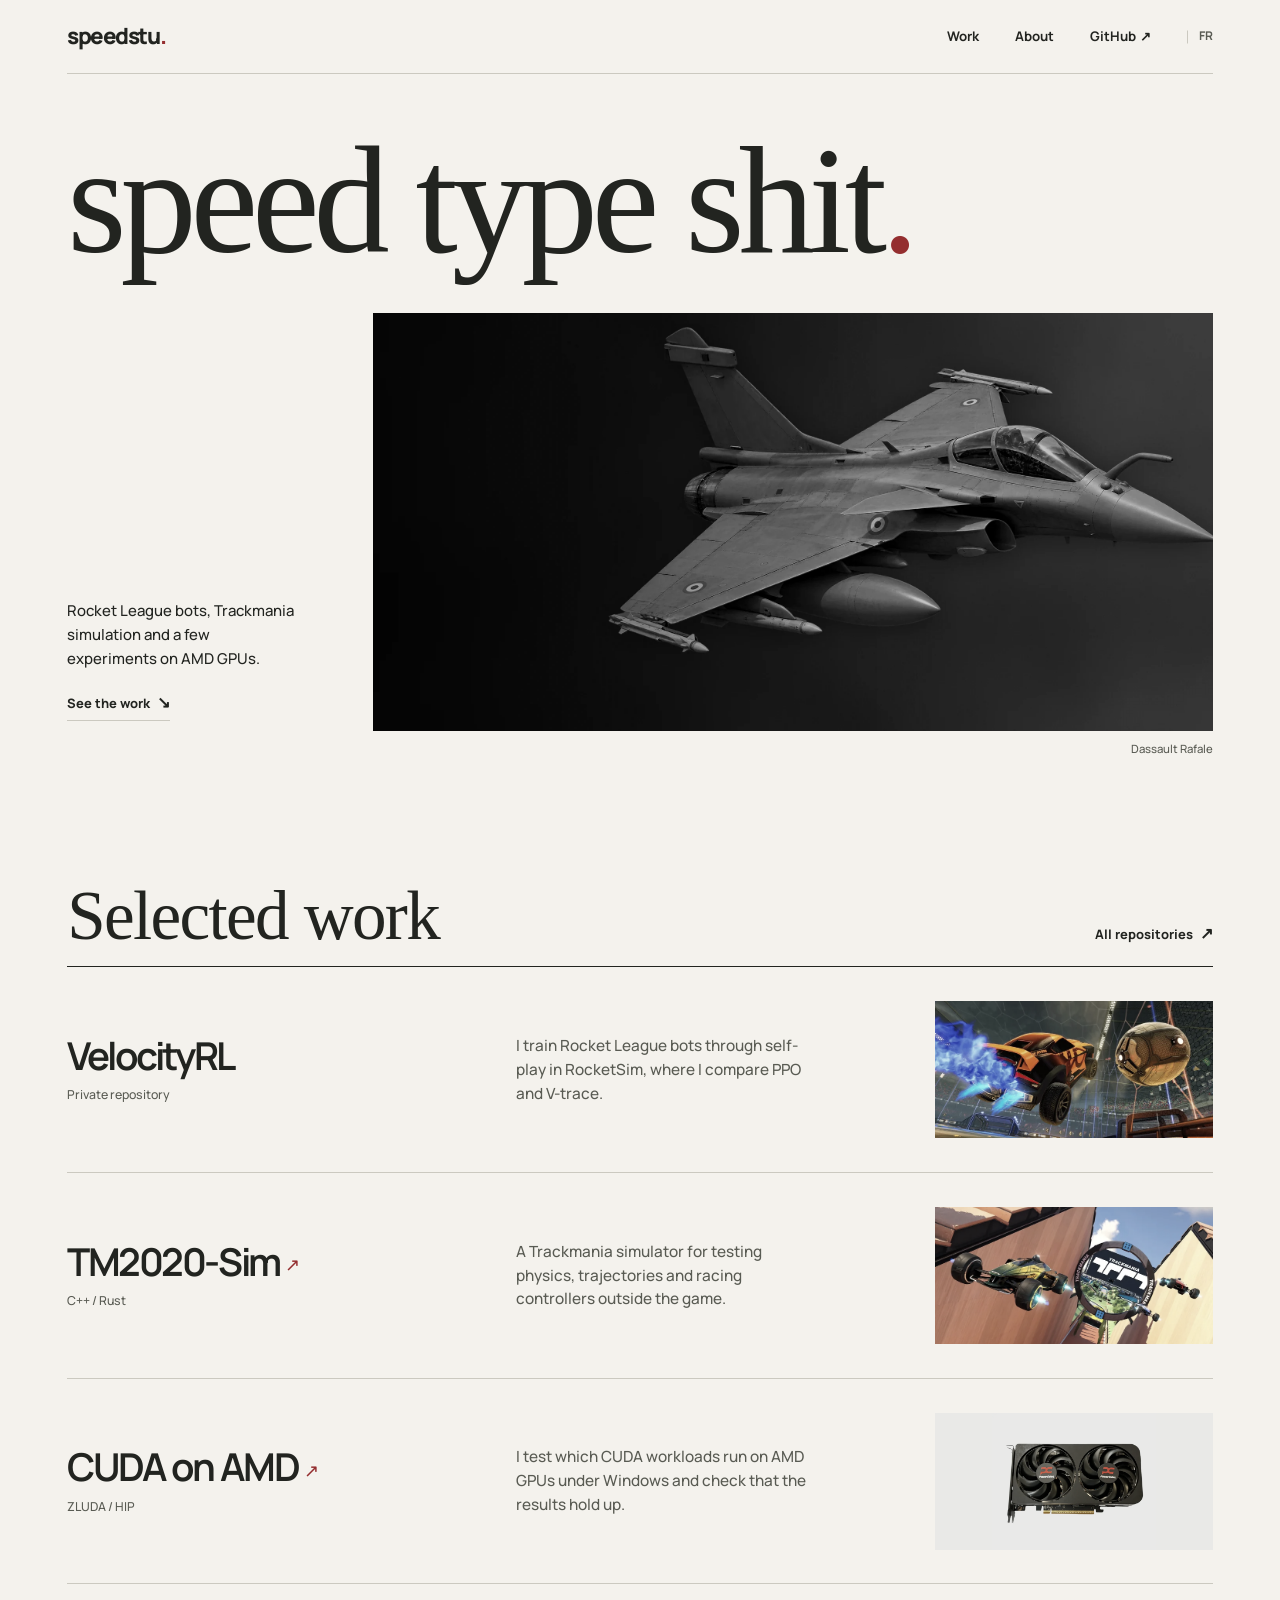
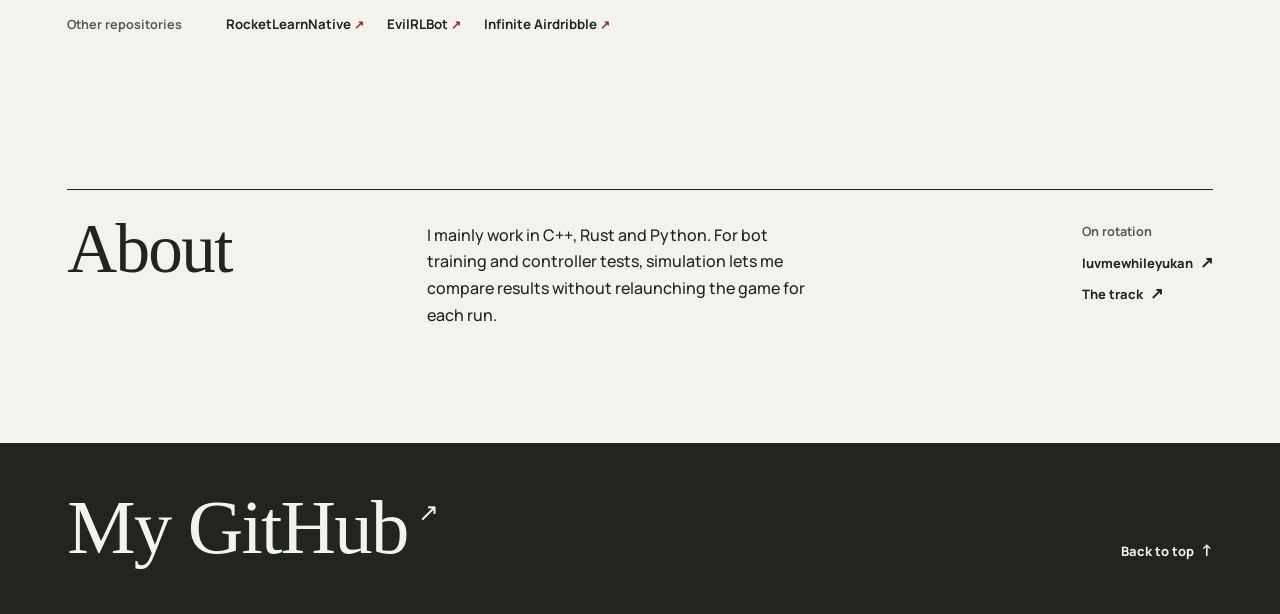
==== commit 50cf1fdf: "Redesign Speedstu as a restrained editorial portfolio" ====
--- a/index.html
+++ b/index.html
@@ -3,185 +3,111 @@
 <head>
   <meta charset="utf-8">
   <meta name="viewport" content="width=device-width, initial-scale=1">
-  <meta name="theme-color" content="#101418">
-  <meta name="description" content="Speedstu’s personal portfolio. Game bots, simulations and GPU experiments.">
+  <meta name="theme-color" content="#f4f2ed">
+  <meta name="description" content="Speedstu’s personal projects in game AI, simulation and GPU computing.">
   <meta property="og:type" content="website">
-  <meta property="og:title" content="Speedstu — Portfolio">
-  <meta property="og:description" content="Game bots, simulations and GPU experiments.">
-  <meta property="og:image" content="https://speedstu.tech/assets/flight.webp">
+  <meta property="og:title" content="speedstu.">
+  <meta property="og:description" content="Personal projects in game AI, simulation and GPU computing.">
+  <meta property="og:image" content="https://speedstu.tech/assets/hero-rafale.webp">
   <link rel="canonical" href="https://speedstu.tech/">
   <link rel="icon" href="assets/favicon.svg" type="image/svg+xml">
-  <link rel="preload" href="assets/flight.webp" as="image" media="(width > 690px)">
-  <link rel="preload" href="assets/flight-mobile.webp" as="image" media="(width <= 690px)">
-  <link rel="stylesheet" href="immersive.css?v=1">
-  <script src="immersive.js?v=1" defer></script>
-  <title>Speedstu — Portfolio</title>
+  <link rel="preload" href="assets/fonts/instrument-serif.woff2" as="font" type="font/woff2" crossorigin>
+  <link rel="stylesheet" href="editorial.css?v=1">
+  <script src="editorial.js?v=1" defer></script>
+  <title>speedstu.</title>
 </head>
 <body>
-  <a class="skip" href="#work" data-fr="Aller aux projets">Skip to projects</a>
-  <header class="header wrap" id="header">
-    <a href="#home" class="wordmark" aria-label="Speedstu">
-      <span class="mark" aria-hidden="true"><i></i><i></i><i></i></span> speedstu<span class="dot">.</span>
-    </a>
-    <nav class="nav glass" aria-label="Main navigation" data-fr-label="Navigation principale">
-      <a href="#home" aria-current="location" data-fr="Accueil">Home</a>
-      <a href="#work" data-fr="Projets">Projects</a>
-      <a href="#expertise" data-fr="Laboratoire">Lab</a>
+  <a class="skip" href="#work" data-fr="Aller aux projets">Skip to work</a>
+  <header class="masthead page" id="home">
+    <a class="logo" href="#home">speedstu<span>.</span></a>
+    <nav aria-label="Main navigation" data-fr-label="Navigation principale">
+      <a href="#work" data-fr="Projets">Work</a>
+      <a href="#about" data-fr="À propos">About</a>
+      <a class="external" href="https://github.com/Speedstu" rel="noopener noreferrer" target="_blank">GitHub <span aria-hidden="true">↗</span></a>
+      <button type="button" class="language" id="language" aria-label="Passer au français" data-fr-label="Switch to English" hidden>FR</button>
     </nav>
-    <div class="header-actions">
-      <button class="language glass" id="language" type="button" aria-label="Passer au français" data-fr-label="Switch to English" hidden>EN</button>
-      <a href="https://github.com/Speedstu" class="github glass" target="_blank" rel="noopener noreferrer">GitHub <span aria-hidden="true">↗</span></a>
-    </div>
   </header>
 
-  <main>
-    <section class="hero" id="home" aria-labelledby="hero-title">
-      <div class="hero-scene" aria-hidden="true">
-        <picture>
-          <source media="(max-width: 690px)" srcset="assets/flight-mobile.webp">
-          <img class="hero-image" src="assets/flight.webp" width="1855" height="848" fetchpriority="high" alt="">
-        </picture>
-      </div>
-      <div class="hero-shade" aria-hidden="true"></div>
-      <div class="viewfinder" aria-hidden="true">
-        <span class="viewfinder-cross"></span><span class="viewfinder-track"></span>
-        <span class="viewfinder-caption">RAFALE <i></i> FLIGHT VIEW</span>
-      </div>
-      <div class="hero-body wrap">
-        <div class="hero-copy">
-          <p class="eyebrow hero-eyebrow"><span class="signal"></span><span data-fr="Portfolio personnel">Personal portfolio</span></p>
-          <h1 id="hero-title">speed <em>type shit<span>.</span></em></h1>
-          <p class="hero-description" data-fr="J’entraîne des bots de jeu, je construis des simulations et je bricole avec des GPU. Voici ce que je fabrique.">I train game bots, build simulations and tinker with GPUs. Here’s what I’m working on.</p>
-          <a class="primary" href="#work"><span data-fr="Explorer les projets">Explore projects</span><span class="primary-arrow" aria-hidden="true">↘</span></a>
+  <main class="page">
+    <section class="hero" aria-labelledby="cover-title">
+      <h1 id="cover-title">speed type shit<span>.</span></h1>
+      <div class="cover">
+        <div class="cover-note">
+          <p data-fr="Bots Rocket League, simulation Trackmania et quelques expériences sur GPU AMD.">Rocket League bots, Trackmania simulation and a few experiments on AMD GPUs.</p>
+          <a class="text-link" href="#work"><span data-fr="Voir les projets">See the work</span><span aria-hidden="true">↘</span></a>
         </div>
-      </div>
-      <div class="hero-dock wrap">
-        <a href="#work" class="down-link"><span class="down-icon" aria-hidden="true">↓</span><span data-fr="Défiler pour explorer">Scroll to explore</span></a>
-        <button type="button" class="flight-toggle glass" id="flight-toggle" aria-pressed="false" hidden>
-          <span class="reticle" aria-hidden="true"></span><span data-fr="Mode vol">Flight mode</span><span class="switch" aria-hidden="true"></span>
-        </button>
+        <figure id="flight">
+          <div class="cover-image">
+            <img src="assets/hero-rafale.webp" alt="Dassault Rafale" width="2140" height="1240" fetchpriority="high">
+          </div>
+          <figcaption>Dassault Rafale</figcaption>
+        </figure>
       </div>
     </section>
 
-    <section class="flyby" id="flight" aria-hidden="true">
-      <div class="flyby-grid"></div>
-      <div class="flyby-contrails"></div>
-      <div class="flyby-name">RAFALE</div>
-      <img class="flyby-jet" src="assets/rafale-v1.webp" width="1672" height="929" alt="" loading="lazy" decoding="async">
-    </section>
-
     <section class="work" id="work" aria-labelledby="work-title">
-      <div class="wrap">
-        <div class="section-label"><span></span><p data-fr="Projets choisis">Selected projects</p></div>
-        <div class="section-head">
-          <h2 id="work-title" data-fr="Les projets.">The projects.</h2>
-          <p data-fr="De l’arène au circuit, jusqu’à la carte graphique. Je fabrique des outils pour jouer, tester et apprendre.">From the arena to the racetrack to the GPU, I build tools to play, test and learn.</p>
-        </div>
-        <div class="cards">
-          <article class="card" id="velocityrl">
-            <div class="card-media media-velocity">
-              <img src="assets/project-velocity.webp" width="502" height="398" loading="lazy" alt="">
-              <span class="card-badge glass"><i></i> Rocket League</span>
-            </div>
-            <div class="card-body">
-              <h3>VelocityRL</h3>
-              <p data-fr="Un atelier pour entraîner des bots Rocket League, les faire jouer entre eux et comparer des méthodes comme PPO et V-trace.">A workspace for training Rocket League bots, running matches between them and comparing policies such as PPO and V-trace.</p>
-              <ul class="tags" aria-label="Technologies"><li>RLGym</li><li>RocketSim</li><li>Python / C++</li></ul>
-              <div class="card-foot"><span class="private"><span aria-hidden="true">●</span><span data-fr="Code privé">Private code</span></span></div>
-            </div>
-          </article>
-          <article class="card" id="tm2020">
-            <div class="card-media media-track">
-              <img src="assets/project-track.webp" width="502" height="398" loading="lazy" alt="">
-              <span class="card-badge glass"><i></i> Trackmania</span>
-            </div>
-            <div class="card-body">
-              <h3>TM2020-Sim</h3>
-              <p data-fr="Un simulateur Trackmania pour expérimenter avec la physique, les trajectoires et les contrôleurs de course, hors du jeu.">An out-of-game Trackmania simulator for experimenting with physics, trajectories and racing controllers.</p>
-              <ul class="tags" aria-label="Technologies"><li>C++ / Rust</li><li>Gearbox</li><li>100 Hz</li></ul>
-              <div class="card-foot"><a href="https://github.com/Speedstu/TM2020-Sim-V1" target="_blank" rel="noopener noreferrer" aria-label="TM2020-Sim GitHub repository" data-fr-label="Dépôt GitHub de TM2020-Sim"><span data-fr="Voir sur GitHub">View on GitHub</span><span aria-hidden="true">↗</span></a></div>
-            </div>
-          </article>
-          <article class="card" id="cuda">
-            <div class="card-media media-gpu">
-              <img src="assets/project-gpu.webp" width="502" height="398" loading="lazy" alt="">
-              <span class="card-badge glass"><i></i> GPU AMD</span>
-            </div>
-            <div class="card-body">
-              <h3 data-fr="CUDA sur AMD">CUDA on AMD</h3>
-              <p data-fr="Des essais avec ZLUDA et HIP pour voir quels programmes CUDA peuvent tourner sur des GPU AMD sous Windows.">Experiments with ZLUDA and HIP to see which CUDA programs can run on AMD GPUs under Windows.</p>
-              <ul class="tags" aria-label="Technologies"><li>ZLUDA</li><li>HIP / ROCm</li><li>Windows</li></ul>
-              <div class="card-foot"><a href="https://github.com/Speedstu/CUDA-for-AMD-Windows" target="_blank" rel="noopener noreferrer" aria-label="CUDA for AMD on Windows GitHub repository" data-fr-label="Dépôt GitHub de CUDA for AMD on Windows"><span data-fr="Voir sur GitHub">View on GitHub</span><span aria-hidden="true">↗</span></a></div>
-            </div>
-          </article>
-        </div>
-        <div class="more" id="more">
-          <div class="more-heading"><h3 data-fr="Ailleurs sur GitHub">Elsewhere on GitHub</h3><a href="https://github.com/Speedstu?tab=repositories" target="_blank" rel="noopener noreferrer" data-fr="Tous les dépôts ↗">All repositories ↗</a></div>
-          <div class="repo-list">
-            <a href="https://github.com/Speedstu/RocketLearnNative" target="_blank" rel="noopener noreferrer"><strong>RocketLearnNative</strong><span data-fr="Entraînement natif pour Rocket League">Native training for Rocket League</span><i aria-hidden="true">↗</i></a>
-            <a href="https://github.com/Speedstu/EvilRLBot" target="_blank" rel="noopener noreferrer"><strong>EvilRLBot</strong><span data-fr="Lanceur de matchs RLBot v4/v5">Match launcher for RLBot v4/v5</span><i aria-hidden="true">↗</i></a>
-            <a href="https://github.com/Speedstu/infinite-airdribble-rocket-league-bot" target="_blank" rel="noopener noreferrer"><strong>Infinite Airdribble</strong><span data-fr="Bot spécialisé dans le contrôle aérien">A bot for aerial ball control</span><i aria-hidden="true">↗</i></a>
+      <div class="section-heading">
+        <h2 id="work-title" data-fr="Projets choisis">Selected work</h2>
+        <a class="text-link" href="https://github.com/Speedstu?tab=repositories" rel="noopener noreferrer" target="_blank"><span data-fr="Tous les dépôts">All repositories</span><span aria-hidden="true">↗</span></a>
+      </div>
+      <div class="projects">
+        <article class="project" id="velocityrl">
+          <div class="project-name">
+            <h3>VelocityRL</h3>
+            <p data-fr="Dépôt privé">Private repository</p>
           </div>
+          <p class="project-summary" data-fr="J’entraîne des bots Rocket League en auto-jeu dans RocketSim. J’y compare PPO et V-trace.">I train Rocket League bots through self-play in RocketSim, where I compare PPO and V-trace.</p>
+          <figure>
+            <img src="assets/rocketleague-720.webp" width="720" height="405" loading="lazy" decoding="async" alt="Rocket League gameplay" data-fr-alt="Capture du jeu Rocket League">
+          </figure>
+        </article>
+        <article class="project" id="tm2020">
+          <div class="project-name">
+            <h3><a class="project-link" href="https://github.com/Speedstu/TM2020-Sim-V1" rel="noopener noreferrer" target="_blank">TM2020-Sim <span aria-hidden="true">↗</span></a></h3>
+            <p>C++ / Rust</p>
+          </div>
+          <p class="project-summary" data-fr="Un simulateur Trackmania pour tester la physique, les trajectoires et les contrôleurs de course hors du jeu.">A Trackmania simulator for testing physics, trajectories and racing controllers outside the game.</p>
+          <figure>
+            <img src="assets/trackmania-720.webp" width="720" height="405" loading="lazy" decoding="async" alt="Trackmania 2020 gameplay" data-fr-alt="Capture du jeu Trackmania 2020">
+          </figure>
+        </article>
+        <article class="project" id="cuda">
+          <div class="project-name">
+            <h3><a class="project-link" href="https://github.com/Speedstu/CUDA-for-AMD-Windows" rel="noopener noreferrer" target="_blank"><span data-fr="CUDA sur AMD">CUDA on AMD</span> <span aria-hidden="true">↗</span></a></h3>
+            <p>ZLUDA / HIP</p>
+          </div>
+          <p class="project-summary" data-fr="Je teste quels programmes CUDA tournent sur des GPU AMD sous Windows et je vérifie leurs résultats.">I test which CUDA workloads run on AMD GPUs under Windows and check that the results hold up.</p>
+          <figure class="gpu">
+            <img src="assets/radeon-rx9060xt.webp" width="1200" height="1000" loading="lazy" decoding="async" alt="PowerColor Radeon RX 9060 XT">
+          </figure>
+        </article>
+      </div>
+      <div class="other" id="more">
+        <h3 data-fr="Autres dépôts">Other repositories</h3>
+        <div class="repositories">
+          <a href="https://github.com/Speedstu/RocketLearnNative" rel="noopener noreferrer" target="_blank">RocketLearnNative <span aria-hidden="true">↗</span></a>
+          <a href="https://github.com/Speedstu/EvilRLBot" rel="noopener noreferrer" target="_blank">EvilRLBot <span aria-hidden="true">↗</span></a>
+          <a href="https://github.com/Speedstu/infinite-airdribble-rocket-league-bot" rel="noopener noreferrer" target="_blank">Infinite Airdribble <span aria-hidden="true">↗</span></a>
         </div>
       </div>
     </section>
 
-    <section class="lab" id="expertise" aria-labelledby="lab-title">
-      <div class="wrap lab-layout">
-        <div class="lab-copy">
-          <div class="section-label"><span></span><p data-fr="Boîte à outils">Toolbox</p></div>
-          <h2 id="lab-title" data-fr="Le labo.">The lab.</h2>
-          <p data-fr="Trois facettes de mon travail, de la simulation d’un match aux essais sur le matériel.">Three parts of my workflow, from simulating a match to finding out what actually runs on the hardware.</p>
-        </div>
-        <div class="lab-console glass" id="lab-console">
-          <div class="lab-controls" id="lab-controls" hidden>
-            <div class="lab-tabs" role="tablist" aria-label="Areas of work" data-fr-label="Domaines de travail">
-              <button type="button" role="tab" id="tab-sim" aria-selected="true" aria-controls="panel-sim">Simulation</button>
-              <button type="button" role="tab" id="tab-rl" aria-selected="false" aria-controls="panel-rl" tabindex="-1">RL</button>
-              <button type="button" role="tab" id="tab-gpu" aria-selected="false" aria-controls="panel-gpu" tabindex="-1">GPU</button>
-            </div>
-          </div>
-          <div class="lab-panel" id="panel-sim">
-            <div class="waveform waveform-sim" aria-hidden="true"></div>
-            <h3 data-fr="Simulation &amp; physique">Simulation &amp; physics</h3>
-            <p data-fr="Lancer des essais sans rendu, comparer les trajectoires et voir comment un contrôleur réagit aux changements de physique.">Run experiments without rendering, compare trajectories and see how a controller responds to changes in physics.</p>
-            <ul class="lab-tags" aria-label="Technologies"><li>RocketSim</li><li>C++</li><li>Rust</li></ul>
-          </div>
-          <div class="lab-panel" id="panel-rl">
-            <div class="waveform waveform-rl" aria-hidden="true"></div>
-            <h3 data-fr="Apprentissage par renforcement">Reinforcement learning</h3>
-            <p data-fr="Entraîner des politiques, les confronter en auto-jeu et comparer les résultats avec des évaluations reproductibles.">Train policies, have them compete through self-play and compare the results in repeatable evaluations.</p>
-            <ul class="lab-tags" aria-label="Technologies"><li>PPO</li><li>V-trace</li><li>Python</li></ul>
-          </div>
-          <div class="lab-panel" id="panel-gpu">
-            <div class="waveform waveform-gpu" aria-hidden="true"></div>
-            <h3 data-fr="Systèmes &amp; GPU">Systems &amp; GPU</h3>
-            <p data-fr="Tester la compatibilité des programmes CUDA et vérifier la justesse de leurs résultats sur du matériel AMD.">Test CUDA program compatibility and check that the results are correct on AMD hardware.</p>
-            <ul class="lab-tags" aria-label="Technologies"><li>ZLUDA</li><li>HIP</li><li>ROCm</li></ul>
-          </div>
-        </div>
+    <section class="about" id="about" aria-labelledby="about-title">
+      <div id="intro"><h2 id="about-title" data-fr="À propos">About</h2></div>
+      <p id="expertise" data-fr="Je travaille surtout en C++, Rust et Python. Pour entraîner des bots ou tester des contrôleurs, j’utilise la simulation afin de comparer les résultats sans relancer le jeu à chaque essai.">I mainly work in C++, Rust and Python. For bot training and controller tests, simulation lets me compare results without relaunching the game for each run.</p>
+      <div class="music">
+        <h3 data-fr="À écouter">On rotation</h3>
+        <a class="text-link" href="https://music.youtube.com/@luvmewhileyukan" rel="noopener noreferrer" target="_blank">luvmewhileyukan <span aria-hidden="true">↗</span></a>
+        <a class="text-link" href="https://music.youtube.com/watch?v=a2WSQEEEThc" rel="noopener noreferrer" target="_blank"><span data-fr="Le morceau">The track</span><span aria-hidden="true">↗</span></a>
       </div>
     </section>
+  </main>
 
-    <footer class="footer" id="contact">
-      <div class="wrap">
-        <div class="footer-main">
-          <div>
-            <div class="section-label"><span></span><p>Contact</p></div>
-            <h2 data-fr="Sur GitHub.">Find me on GitHub.</h2>
-          </div>
-          <a class="primary" href="https://github.com/Speedstu" target="_blank" rel="noopener noreferrer"><span>github.com/Speedstu</span><span class="primary-arrow" aria-hidden="true">↗</span></a>
-        </div>
-        <div class="footer-bottom" id="intro">
-          <a href="#home" class="wordmark" aria-label="Speedstu"><span class="mark" aria-hidden="true"><i></i><i></i><i></i></span> speedstu<span class="dot">.</span></a>
-          <div class="music" id="about">
-            <a href="https://music.youtube.com/@luvmewhileyukan" target="_blank" rel="noopener noreferrer">YouTube Music ↗</a>
-            <a href="https://music.youtube.com/watch?v=a2WSQEEEThc" target="_blank" rel="noopener noreferrer" data-fr="Écouter le morceau ↗">Listen to the track ↗</a>
-          </div>
-          <a href="#home" class="back" data-fr="Retour en haut ↑">Back to top ↑</a>
-        </div>
-      </div>
-    </footer>
-  </main>
+  <footer class="footer" id="contact">
+    <div class="page footer-inner">
+      <a class="footer-link" href="https://github.com/Speedstu" rel="noopener noreferrer" target="_blank"><span data-fr="Mon GitHub">My GitHub</span><span aria-hidden="true">↗</span></a>
+      <a class="text-link" href="#home"><span data-fr="Retour en haut">Back to top</span><span aria-hidden="true">↑</span></a>
+    </div>
+  </footer>
 </body>
 </html>
--- a/editorial.css
+++ b/editorial.css
@@ -0,0 +1,161 @@
+@font-face {
+  font-family: "Instrument Serif";
+  src: url("assets/fonts/instrument-serif.woff2") format("woff2");
+  font-weight: 400;
+  font-display: swap;
+}
+@font-face {
+  font-family: Manrope;
+  src: url("assets/fonts/manrope.woff2") format("woff2");
+  font-weight: 400 800;
+  font-display: swap;
+}
+:root {
+  color-scheme: light;
+  --paper: #f4f2ed;
+  --ink: #222420;
+  --muted: #595b53;
+  --line: #cbc9c0;
+  --accent: #942e2f;
+  --sans: Manrope, Arial, sans-serif;
+  --serif: "Instrument Serif", Georgia, serif;
+  --gutter: clamp(21px, 5.25vw, 91px);
+}
+
+*, *::before, *::after { box-sizing: border-box; }
+html { scroll-behavior: smooth; scroll-padding-top: 28px; }
+body { margin: 0; background: var(--paper); color: var(--ink); font: 500 1rem/1.55 var(--sans); }
+h1, h2, h3, p, figure { margin: 0; }
+img { display: block; width: 100%; }
+a { color: inherit; text-decoration: none; }
+button { color: inherit; font: inherit; cursor: pointer; }
+[hidden] { display: none !important; }
+:focus-visible { outline: 2px solid var(--accent); outline-offset: 4px; }
+::selection { background: #e8d3cb; color: var(--ink); }
+.page { width: min(100% - var(--gutter) * 2, 1350px); margin-inline: auto; }
+.skip { position: fixed; z-index: 2; top: 10px; left: 10px; padding: 10px 15px; background: var(--paper); transform: translateY(-160%); }
+.skip:focus { transform: none; }
+
+.masthead { display: flex; justify-content: space-between; align-items: center; gap: 15px; min-height: 74px; border-bottom: 1px solid var(--line); }
+.logo { white-space: nowrap; font-size: 1.4rem; font-weight: 800; letter-spacing: -.065em; }
+.logo span, .hero h1 span, .error h1 span { color: var(--accent); }
+.masthead nav { display: flex; align-items: center; gap: clamp(15px, 2.8vw, 43px); font-size: .83rem; font-weight: 700; }
+.masthead nav a, .language { min-height: 40px; display: inline-flex; align-items: center; white-space: nowrap; }
+.masthead nav a:hover, .language:hover { color: var(--accent); }
+.external { gap: 4px; }
+.language { border: 0; background: transparent; padding: 0 0 0 12px; position: relative; color: var(--muted); font-size: .75rem; }
+.language::before { content: ""; position: absolute; height: 13px; left: 0; top: 50%; transform: translateY(-50%); border-left: 1px solid var(--line); }
+
+.hero { padding-top: clamp(38px, 5.1vw, 77px); }
+.hero h1, .error h1 { font: 400 clamp(74px, 11.9vw, 194px)/.82 var(--serif); letter-spacing: -.04em; }
+.cover {
+  display: grid;
+  grid-template-columns: minmax(175px, 1fr) minmax(0, 3.6fr);
+  gap: clamp(24px, 5.65vw, 98px);
+  margin-top: clamp(30px, 3.8vw, 60px);
+}
+.cover-note { align-self: end; padding-bottom: 36px; }
+.cover-note > p { max-width: 235px; font-size: clamp(.92rem, 1.17vw, 1.06rem); line-height: 1.62; }
+.text-link { display: inline-flex; align-items: baseline; gap: 7px; width: fit-content; font-size: .81rem; font-weight: 750; }
+.text-link:hover { color: var(--accent); text-decoration: underline; text-underline-offset: 4px; }
+.text-link > span[aria-hidden] { font-size: 1rem; }
+.cover-note .text-link { margin-top: 20px; border-bottom: 1px solid var(--line); padding-bottom: 5px; }
+.cover-note .text-link:hover { text-decoration: none; border-color: var(--accent); }
+.cover-image { overflow: hidden; aspect-ratio: 2.01; background: #191b1a; }
+.cover-image img { height: 100%; object-fit: cover; object-position: 61% 52%; filter: grayscale(1); }
+.cover figcaption { padding-top: 9px; color: var(--muted); font-size: .71rem; text-align: right; }
+
+.work { margin-top: clamp(75px, 10vw, 152px); }
+.section-heading { display: flex; justify-content: space-between; align-items: baseline; gap: 16px; padding-bottom: 19px; border-bottom: 1px solid var(--ink); }
+.section-heading h2, .about h2 { font: 400 clamp(47px, 5.4vw, 86px)/.9 var(--serif); letter-spacing: -.024em; }
+.project {
+  display: grid;
+  align-items: center;
+  grid-template-columns: minmax(0, 1.08fr) minmax(0, 1fr) minmax(0, .76fr);
+  gap: clamp(24px, 4.2vw, 64px);
+  padding-block: clamp(23px, 2.65vw, 42px);
+  border-bottom: 1px solid var(--line);
+}
+.project-name h3 { font-size: clamp(24px, 3vw, 46px); font-weight: 650; line-height: 1.1; letter-spacing: -.064em; }
+.project-name > p { margin-top: 8px; color: var(--muted); font-size: .77rem; }
+.project-link > span[aria-hidden] { vertical-align: .28em; color: var(--accent); font: 500 .46em var(--sans); display: inline-block; transition: transform .22s ease; }
+.project-link:hover > span[aria-hidden] { transform: translate(3px, -3px); }
+.project-link:hover { text-decoration: underline; text-underline-offset: .12em; text-decoration-thickness: 1px; }
+.project-summary { max-width: 295px; color: var(--muted); font-size: clamp(.86rem, 1.2vw, .99rem); }
+.project figure { aspect-ratio: 2.03; overflow: hidden; background: #e9e9e7; }
+.project figure img { height: 100%; object-fit: cover; filter: saturate(.58); transition: filter .35s ease; }
+.project:focus-within figure img { filter: none; }
+.project .gpu img { object-fit: contain; }
+@media (hover: hover) {
+  .project:hover figure img { filter: none; }
+}
+
+.other { padding-block: 30px 0; display: flex; flex-wrap: wrap; align-items: baseline; gap: 12px 44px; }
+.other h3, .music h3 { font-size: .79rem; font-weight: 700; color: var(--muted); }
+.repositories { display: flex; flex-wrap: wrap; gap: 7px 23px; }
+.repositories a { font-size: .83rem; font-weight: 700; }
+.repositories a:hover { text-decoration: underline; text-underline-offset: 4px; color: var(--accent); }
+.repositories span { color: var(--accent); font-size: .76rem; }
+
+.about {
+  margin-top: clamp(95px, 12vw, 155px);
+  padding: 28px 0 clamp(75px, 9vw, 133px);
+  border-top: 1px solid var(--ink);
+  display: grid;
+  grid-template-columns: minmax(155px, .66fr) minmax(0, 1.13fr) minmax(115px, .52fr);
+  gap: clamp(20px, 6vw, 92px);
+  align-items: start;
+}
+.about > p { max-width: 380px; padding-top: 4px; line-height: 1.66; }
+.music { padding-top: 4px; display: grid; justify-self: end; row-gap: 6px; }
+.music h3 { margin-bottom: 3px; }
+.footer { background: #222420; color: #f4f2ed; }
+.footer-inner { display: flex; justify-content: space-between; align-items: end; flex-wrap: wrap; gap: 24px; padding-block: clamp(29px, 4vw, 60px); }
+.footer-link { display: inline-flex; width: fit-content; gap: 10px; align-items: start; font: 400 clamp(51px, 6vw, 99px)/.89 var(--serif); letter-spacing: -.023em; }
+.footer-link:hover, .footer .text-link:hover { color: #e7cabf; }
+.footer-link span[aria-hidden] { font: 500 .33em var(--sans); }
+.footer a:focus-visible { outline-color: #e7cabf; }
+.error { padding-block: clamp(85px, 11vw, 190px); }
+.error p { margin-block: 23px 14px; }
+
+@media (max-width: 850px) {
+  .cover { gap: 29px; }
+  .project { grid-template-columns: minmax(0, 1fr) minmax(0, 1fr) minmax(0, .85fr); gap: 19px; }
+}
+
+@media (max-width: 660px) {
+  .masthead { min-height: 62px; }
+  .masthead nav { gap: clamp(9px, 2.6vw, 16px); font-size: .74rem; }
+  .logo { font-size: 1.22rem; }
+  .language { padding-left: 8px; font-size: .69rem; }
+  .external span { display: none; }
+  .hero { padding-top: 44px; }
+  .hero h1, .error h1 { font-size: clamp(51px, 12.8vw, 82px); letter-spacing: -.028em; }
+  .cover { display: flex; flex-direction: column-reverse; gap: 19px; margin-top: 24px; }
+  .cover-note { align-self: start; padding-bottom: 0; }
+  .cover-note > p { max-width: 310px; }
+  .cover-note .text-link { margin-top: 10px; }
+  .cover-image { aspect-ratio: 1.25; }
+  .cover-image img { object-position: 100% 50%; }
+  .work { margin-top: 70px; }
+  .section-heading h2, .about h2 { font-size: clamp(39px, 10vw, 58px); }
+  .section-heading { padding-bottom: 13px; gap: 9px; }
+  .section-heading .text-link { font-size: .69rem; gap: 3px; white-space: nowrap; }
+  .project { grid-template-columns: minmax(0, 1fr) minmax(0, .68fr); gap: 8px 13px; padding-block: 21px; }
+  .project-name h3 { font-size: clamp(21px, 6vw, 32px); }
+  .project-name > p { margin-top: 4px; font-size: .68rem; }
+  .project-summary { grid-column: 1; font-size: .81rem; }
+  .project figure { grid-column: 2; grid-row: 1 / span 2; aspect-ratio: 1.22; }
+  .project .gpu img { object-fit: cover; }
+  .other { display: grid; }
+  .repositories { gap: 7px 14px; }
+  .repositories a { font-size: .75rem; }
+  .about { margin-top: 77px; grid-template-columns: minmax(0, 1fr); }
+  .about > p { font-size: .93rem; }
+  .music { justify-self: start; }
+}
+
+@media (prefers-reduced-motion: reduce) {
+  html { scroll-behavior: auto; }
+  *, *::before, *::after { transition: none !important; }
+}
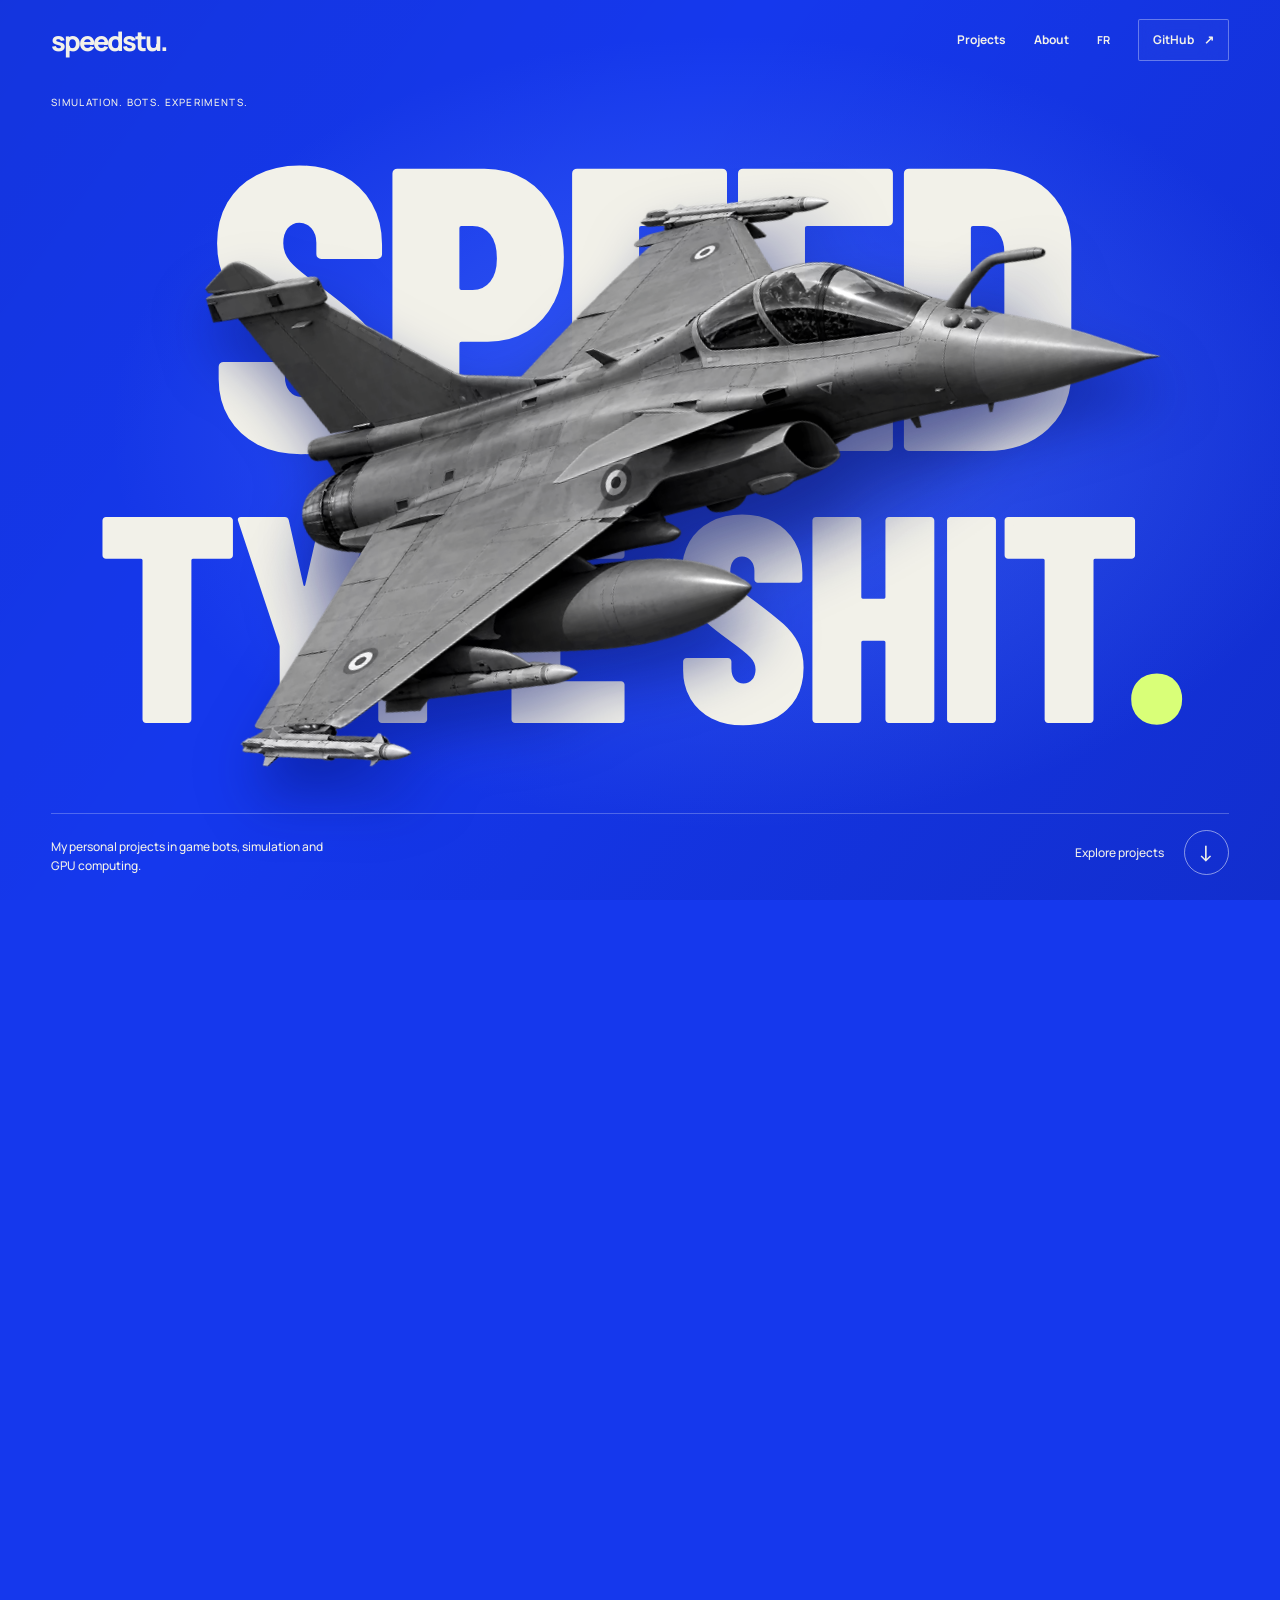
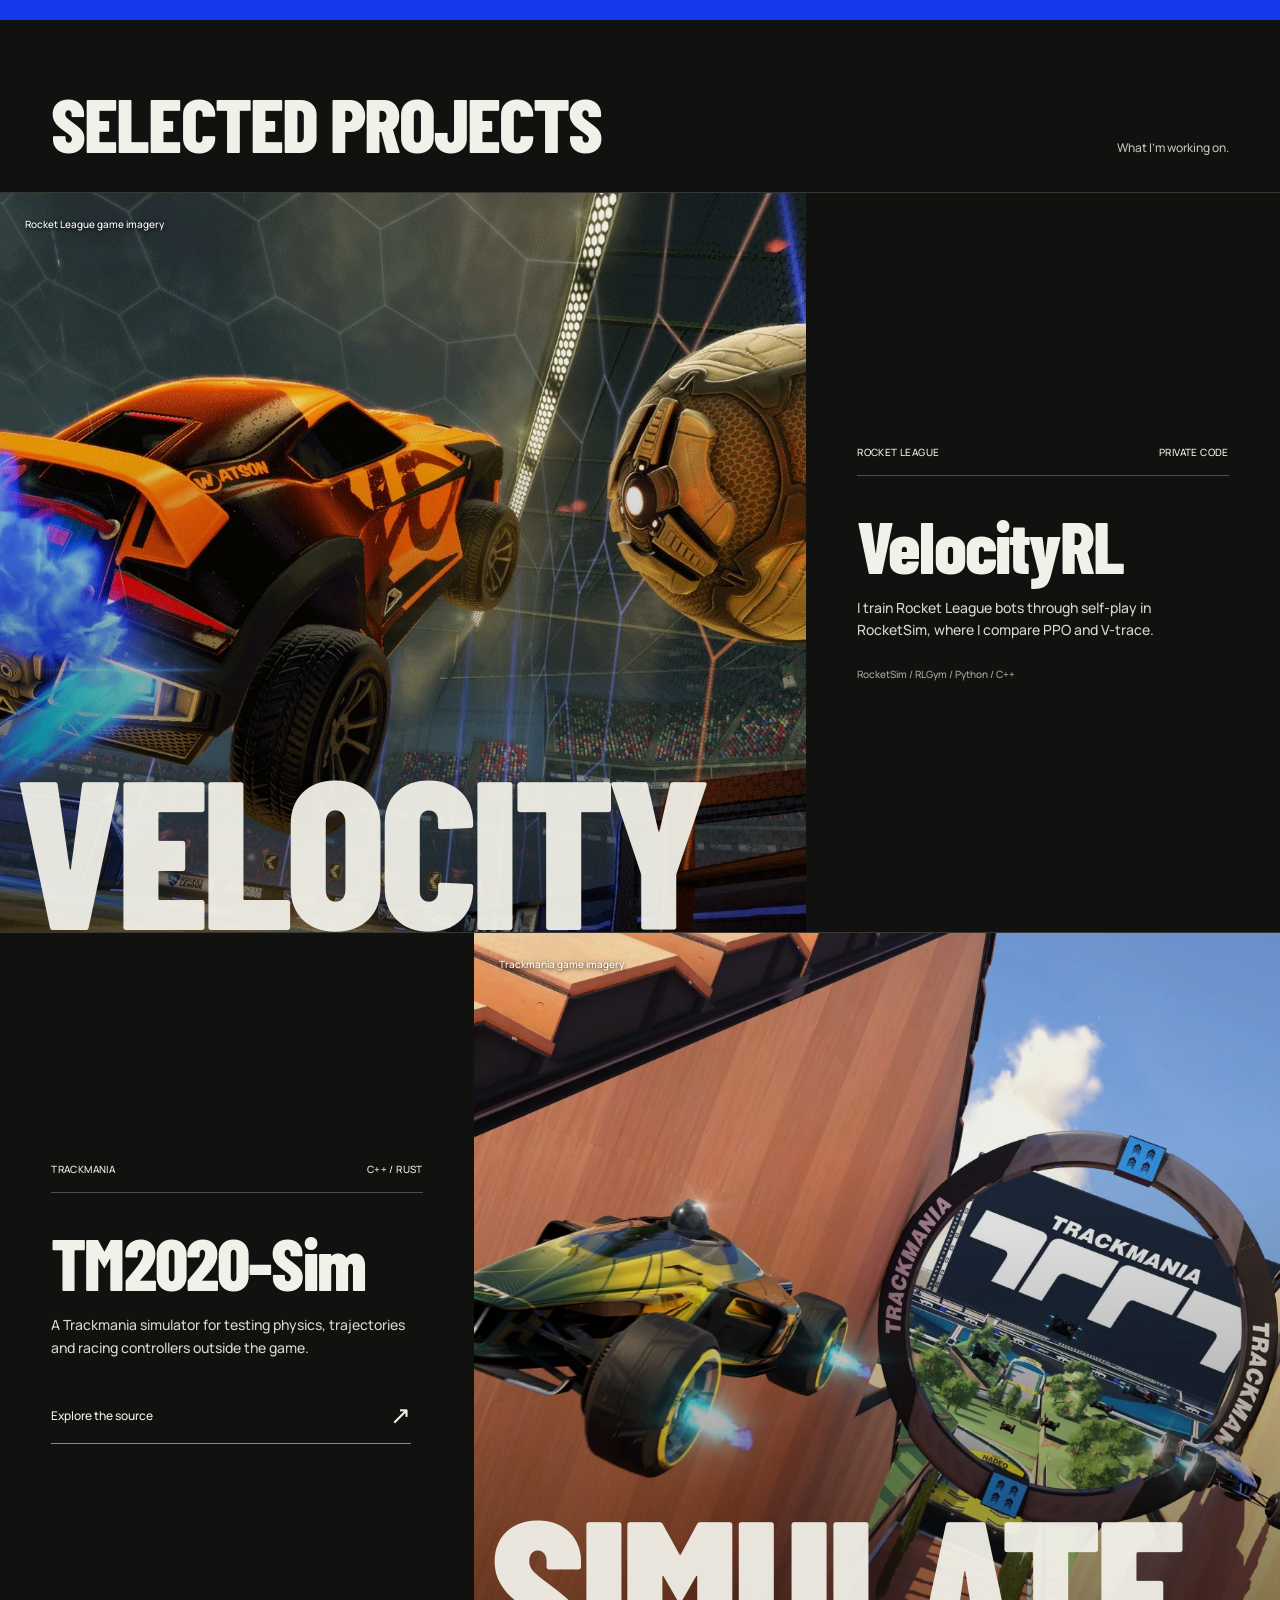
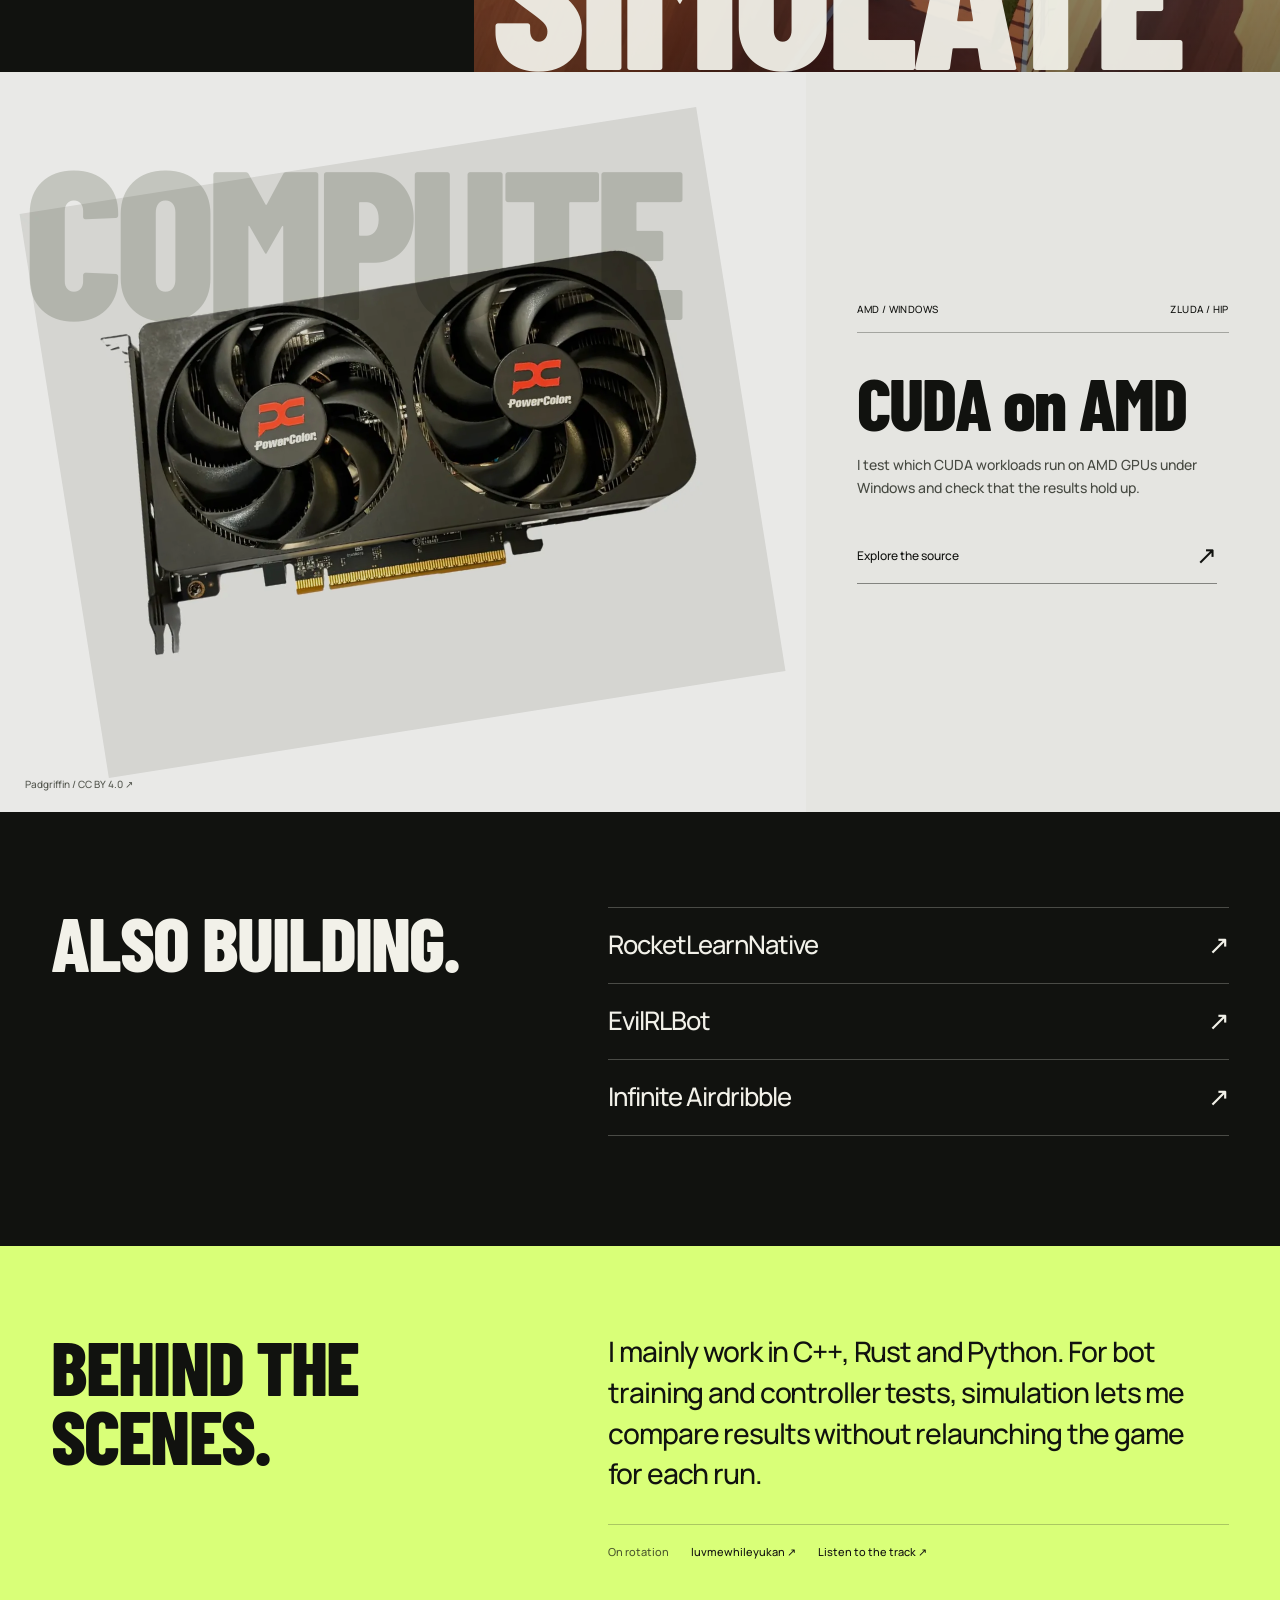
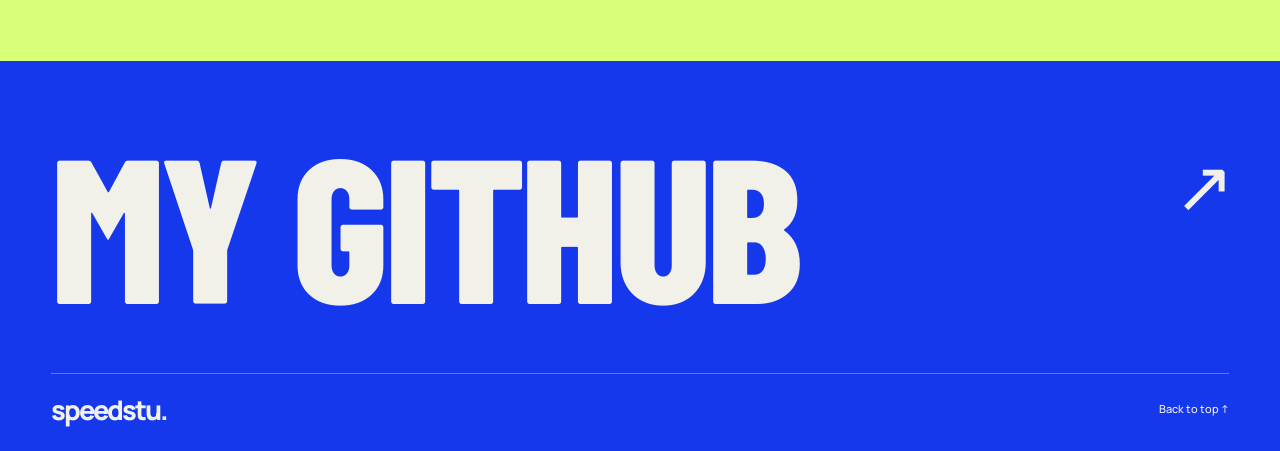
==== commit 3a4747af: "Build a kinetic Rafale portfolio with full-size project chapters" ====
--- a/index.html
+++ b/index.html
@@ -3,111 +3,115 @@
 <head>
   <meta charset="utf-8">
   <meta name="viewport" content="width=device-width, initial-scale=1">
-  <meta name="theme-color" content="#f4f2ed">
-  <meta name="description" content="Speedstu’s personal projects in game AI, simulation and GPU computing.">
+  <meta name="theme-color" content="#1338f4">
+  <meta name="description" content="Speedstu. Personal experiments in game AI, simulation and GPU computing.">
   <meta property="og:type" content="website">
   <meta property="og:title" content="speedstu.">
-  <meta property="og:description" content="Personal projects in game AI, simulation and GPU computing.">
+  <meta property="og:description" content="Personal experiments in game AI, simulation and GPU computing.">
   <meta property="og:image" content="https://speedstu.tech/assets/hero-rafale.webp">
   <link rel="canonical" href="https://speedstu.tech/">
   <link rel="icon" href="assets/favicon.svg" type="image/svg+xml">
-  <link rel="preload" href="assets/fonts/instrument-serif.woff2" as="font" type="font/woff2" crossorigin>
-  <link rel="stylesheet" href="editorial.css?v=1">
-  <script src="editorial.js?v=1" defer></script>
+  <link rel="preload" href="assets/fonts/barlow-condensed.woff2" as="font" type="font/woff2" crossorigin>
+  <link rel="preload" href="assets/rafale-flight.webp" as="image">
+  <link rel="stylesheet" href="motion.css?v=1">
+  <script src="motion.js?v=1" defer></script>
   <title>speedstu.</title>
 </head>
 <body>
-  <a class="skip" href="#work" data-fr="Aller aux projets">Skip to work</a>
-  <header class="masthead page" id="home">
-    <a class="logo" href="#home">speedstu<span>.</span></a>
+  <a class="skip" href="#work" data-fr="Aller aux projets">Skip to projects</a>
+  <header class="header">
+    <a class="logo" href="#home" aria-label="Speedstu">speedstu.</a>
     <nav aria-label="Main navigation" data-fr-label="Navigation principale">
-      <a href="#work" data-fr="Projets">Work</a>
+      <a href="#work" data-fr="Projets">Projects</a>
       <a href="#about" data-fr="À propos">About</a>
-      <a class="external" href="https://github.com/Speedstu" rel="noopener noreferrer" target="_blank">GitHub <span aria-hidden="true">↗</span></a>
-      <button type="button" class="language" id="language" aria-label="Passer au français" data-fr-label="Switch to English" hidden>FR</button>
+      <button type="button" id="language" aria-label="Passer au français" data-fr-label="Switch to English" hidden>FR</button>
+      <a class="header-github" href="https://github.com/Speedstu" target="_blank" rel="noopener noreferrer">GitHub <span aria-hidden="true">↗</span></a>
     </nav>
   </header>
-
-  <main class="page">
-    <section class="hero" aria-labelledby="cover-title">
-      <h1 id="cover-title">speed type shit<span>.</span></h1>
-      <div class="cover">
-        <div class="cover-note">
-          <p data-fr="Bots Rocket League, simulation Trackmania et quelques expériences sur GPU AMD.">Rocket League bots, Trackmania simulation and a few experiments on AMD GPUs.</p>
-          <a class="text-link" href="#work"><span data-fr="Voir les projets">See the work</span><span aria-hidden="true">↘</span></a>
+  <main>
+    <section class="hero" id="home" aria-labelledby="hero-title">
+      <div class="hero-stage" id="flight">
+        <div class="hero-wash" aria-hidden="true"></div>
+        <p class="hero-caption" data-fr="Simulation. Bots. Expériences.">Simulation. Bots. Experiments.</p>
+        <h1 id="hero-title"><span class="hero-first">SPEED</span><span class="hero-second">TYPE SHIT<span class="stop">.</span></span></h1>
+        <div class="jet-shadow" aria-hidden="true"></div>
+        <img class="jet" src="assets/rafale-flight.webp" alt="Dassault Rafale" width="1579" height="900" fetchpriority="high">
+        <div class="hero-bottom">
+          <p data-fr="Mes projets personnels autour des bots de jeu, de la simulation et des GPU.">My personal projects in game bots, simulation and GPU computing.</p>
+          <a href="#work" class="explore"><span data-fr="Explorer les projets">Explore projects</span><span class="circle-arrow" aria-hidden="true">↓</span></a>
         </div>
-        <figure id="flight">
-          <div class="cover-image">
-            <img src="assets/hero-rafale.webp" alt="Dassault Rafale" width="2140" height="1240" fetchpriority="high">
-          </div>
-          <figcaption>Dassault Rafale</figcaption>
-        </figure>
       </div>
     </section>
 
     <section class="work" id="work" aria-labelledby="work-title">
-      <div class="section-heading">
-        <h2 id="work-title" data-fr="Projets choisis">Selected work</h2>
-        <a class="text-link" href="https://github.com/Speedstu?tab=repositories" rel="noopener noreferrer" target="_blank"><span data-fr="Tous les dépôts">All repositories</span><span aria-hidden="true">↗</span></a>
+      <div class="work-heading inset">
+        <h2 id="work-title" data-fr="Les projets">Selected projects</h2>
+        <p data-fr="Ce sur quoi je travaille.">What I’m working on.</p>
       </div>
-      <div class="projects">
-        <article class="project" id="velocityrl">
-          <div class="project-name">
-            <h3>VelocityRL</h3>
-            <p data-fr="Dépôt privé">Private repository</p>
-          </div>
-          <p class="project-summary" data-fr="J’entraîne des bots Rocket League en auto-jeu dans RocketSim. J’y compare PPO et V-trace.">I train Rocket League bots through self-play in RocketSim, where I compare PPO and V-trace.</p>
-          <figure>
-            <img src="assets/rocketleague-720.webp" width="720" height="405" loading="lazy" decoding="async" alt="Rocket League gameplay" data-fr-alt="Capture du jeu Rocket League">
-          </figure>
-        </article>
-        <article class="project" id="tm2020">
-          <div class="project-name">
-            <h3><a class="project-link" href="https://github.com/Speedstu/TM2020-Sim-V1" rel="noopener noreferrer" target="_blank">TM2020-Sim <span aria-hidden="true">↗</span></a></h3>
-            <p>C++ / Rust</p>
-          </div>
-          <p class="project-summary" data-fr="Un simulateur Trackmania pour tester la physique, les trajectoires et les contrôleurs de course hors du jeu.">A Trackmania simulator for testing physics, trajectories and racing controllers outside the game.</p>
-          <figure>
-            <img src="assets/trackmania-720.webp" width="720" height="405" loading="lazy" decoding="async" alt="Trackmania 2020 gameplay" data-fr-alt="Capture du jeu Trackmania 2020">
-          </figure>
-        </article>
-        <article class="project" id="cuda">
-          <div class="project-name">
-            <h3><a class="project-link" href="https://github.com/Speedstu/CUDA-for-AMD-Windows" rel="noopener noreferrer" target="_blank"><span data-fr="CUDA sur AMD">CUDA on AMD</span> <span aria-hidden="true">↗</span></a></h3>
-            <p>ZLUDA / HIP</p>
-          </div>
-          <p class="project-summary" data-fr="Je teste quels programmes CUDA tournent sur des GPU AMD sous Windows et je vérifie leurs résultats.">I test which CUDA workloads run on AMD GPUs under Windows and check that the results hold up.</p>
-          <figure class="gpu">
-            <img src="assets/radeon-rx9060xt.webp" width="1200" height="1000" loading="lazy" decoding="async" alt="PowerColor Radeon RX 9060 XT">
-          </figure>
-        </article>
-      </div>
-      <div class="other" id="more">
-        <h3 data-fr="Autres dépôts">Other repositories</h3>
-        <div class="repositories">
-          <a href="https://github.com/Speedstu/RocketLearnNative" rel="noopener noreferrer" target="_blank">RocketLearnNative <span aria-hidden="true">↗</span></a>
-          <a href="https://github.com/Speedstu/EvilRLBot" rel="noopener noreferrer" target="_blank">EvilRLBot <span aria-hidden="true">↗</span></a>
-          <a href="https://github.com/Speedstu/infinite-airdribble-rocket-league-bot" rel="noopener noreferrer" target="_blank">Infinite Airdribble <span aria-hidden="true">↗</span></a>
+      <article class="project project-rl" id="velocityrl">
+        <div class="project-visual">
+          <img src="assets/rocketleague-real.webp" width="1920" height="1080" alt="Rocket League gameplay" data-fr-alt="Capture du jeu Rocket League" loading="lazy" decoding="async">
+          <span class="image-note" data-fr="Visuel du jeu Rocket League">Rocket League game imagery</span>
+          <span class="project-word" aria-hidden="true">VELOCITY</span>
+        </div>
+        <div class="project-info inset">
+          <div class="project-meta"><span>Rocket League</span><span data-fr="Code privé">Private code</span></div>
+          <h3>VelocityRL</h3>
+          <p data-fr="J’entraîne des bots Rocket League en auto-jeu dans RocketSim. J’y compare PPO et V-trace.">I train Rocket League bots through self-play in RocketSim, where I compare PPO and V-trace.</p>
+          <p class="technology">RocketSim / RLGym / Python / C++</p>
+        </div>
+      </article>
+      <article class="project project-tm" id="tm2020">
+        <div class="project-visual">
+          <img src="assets/trackmania-real.webp" width="1920" height="1080" alt="Trackmania 2020 gameplay" data-fr-alt="Capture du jeu Trackmania 2020" loading="lazy" decoding="async">
+          <span class="image-note" data-fr="Visuel du jeu Trackmania">Trackmania game imagery</span>
+          <span class="project-word" aria-hidden="true">SIMULATE</span>
+        </div>
+        <div class="project-info inset">
+          <div class="project-meta"><span>Trackmania</span><span>C++ / Rust</span></div>
+          <h3>TM2020-Sim</h3>
+          <p data-fr="Un simulateur Trackmania pour tester la physique, les trajectoires et les contrôleurs de course hors du jeu.">A Trackmania simulator for testing physics, trajectories and racing controllers outside the game.</p>
+          <a class="repo-link" href="https://github.com/Speedstu/TM2020-Sim-V1" target="_blank" rel="noopener noreferrer"><span data-fr="Ouvrir le dépôt">Explore the source</span><span aria-hidden="true">↗</span></a>
+        </div>
+      </article>
+      <article class="project project-gpu" id="cuda">
+        <div class="project-visual">
+          <span class="gpu-word" aria-hidden="true">COMPUTE</span>
+          <img src="assets/radeon-rx9060xt.webp" width="1200" height="1000" alt="PowerColor Radeon RX 9060 XT" loading="lazy" decoding="async">
+          <a class="image-note" href="https://commons.wikimedia.org/wiki/File:AMD_Radeon_RX9060XT.png" target="_blank" rel="noopener noreferrer">Padgriffin / CC BY 4.0 ↗</a>
+        </div>
+        <div class="project-info inset">
+          <div class="project-meta"><span>AMD / Windows</span><span>ZLUDA / HIP</span></div>
+          <h3 data-fr="CUDA sur AMD">CUDA on AMD</h3>
+          <p data-fr="Je teste quels programmes CUDA tournent sur des GPU AMD sous Windows et je vérifie leurs résultats.">I test which CUDA workloads run on AMD GPUs under Windows and check that the results hold up.</p>
+          <a class="repo-link" href="https://github.com/Speedstu/CUDA-for-AMD-Windows" target="_blank" rel="noopener noreferrer"><span data-fr="Ouvrir le dépôt">Explore the source</span><span aria-hidden="true">↗</span></a>
+        </div>
+      </article>
+      <div class="more inset" id="more">
+        <h2 data-fr="Et aussi.">Also building.</h2>
+        <div class="repo-list">
+          <a href="https://github.com/Speedstu/RocketLearnNative" target="_blank" rel="noopener noreferrer"><span>RocketLearnNative</span><span aria-hidden="true">↗</span></a>
+          <a href="https://github.com/Speedstu/EvilRLBot" target="_blank" rel="noopener noreferrer"><span>EvilRLBot</span><span aria-hidden="true">↗</span></a>
+          <a href="https://github.com/Speedstu/infinite-airdribble-rocket-league-bot" target="_blank" rel="noopener noreferrer"><span>Infinite Airdribble</span><span aria-hidden="true">↗</span></a>
         </div>
       </div>
     </section>
 
-    <section class="about" id="about" aria-labelledby="about-title">
-      <div id="intro"><h2 id="about-title" data-fr="À propos">About</h2></div>
-      <p id="expertise" data-fr="Je travaille surtout en C++, Rust et Python. Pour entraîner des bots ou tester des contrôleurs, j’utilise la simulation afin de comparer les résultats sans relancer le jeu à chaque essai.">I mainly work in C++, Rust and Python. For bot training and controller tests, simulation lets me compare results without relaunching the game for each run.</p>
-      <div class="music">
-        <h3 data-fr="À écouter">On rotation</h3>
-        <a class="text-link" href="https://music.youtube.com/@luvmewhileyukan" rel="noopener noreferrer" target="_blank">luvmewhileyukan <span aria-hidden="true">↗</span></a>
-        <a class="text-link" href="https://music.youtube.com/watch?v=a2WSQEEEThc" rel="noopener noreferrer" target="_blank"><span data-fr="Le morceau">The track</span><span aria-hidden="true">↗</span></a>
+    <section class="about inset" id="about" aria-labelledby="about-title">
+      <div id="intro"><h2 id="about-title" data-fr="Dans l’atelier.">Behind the scenes.</h2></div>
+      <div class="about-copy">
+        <p id="expertise" data-fr="Je travaille surtout en C++, Rust et Python. Pour entraîner des bots ou tester des contrôleurs, j’utilise la simulation afin de comparer les résultats sans relancer le jeu à chaque essai.">I mainly work in C++, Rust and Python. For bot training and controller tests, simulation lets me compare results without relaunching the game for each run.</p>
+        <div class="music">
+          <span data-fr="À écouter">On rotation</span>
+          <a href="https://music.youtube.com/@luvmewhileyukan" target="_blank" rel="noopener noreferrer">luvmewhileyukan ↗</a>
+          <a href="https://music.youtube.com/watch?v=a2WSQEEEThc" target="_blank" rel="noopener noreferrer" data-fr="Écouter le morceau ↗">Listen to the track ↗</a>
+        </div>
       </div>
     </section>
   </main>
-
-  <footer class="footer" id="contact">
-    <div class="page footer-inner">
-      <a class="footer-link" href="https://github.com/Speedstu" rel="noopener noreferrer" target="_blank"><span data-fr="Mon GitHub">My GitHub</span><span aria-hidden="true">↗</span></a>
-      <a class="text-link" href="#home"><span data-fr="Retour en haut">Back to top</span><span aria-hidden="true">↑</span></a>
-    </div>
+  <footer class="footer inset" id="contact">
+    <a class="footer-link" href="https://github.com/Speedstu" target="_blank" rel="noopener noreferrer">MY GITHUB<span aria-hidden="true">↗</span></a>
+    <div class="footer-bottom"><a class="logo" href="#home">speedstu.</a><a href="#home" data-fr="Retour en haut ↑">Back to top ↑</a></div>
   </footer>
 </body>
 </html>
--- a/motion.css
+++ b/motion.css
@@ -0,0 +1,141 @@
+@font-face { font-family: Manrope; src: url("assets/fonts/manrope.woff2") format("woff2"); font-weight: 400 800; font-display: swap; }
+@font-face { font-family: Barlow; src: url("assets/fonts/barlow-condensed.woff2") format("woff2"); font-weight: 800; font-display: swap; }
+:root { color-scheme: dark; --blue: #1538ed; --white: #f2f1e9; --ink: #11120f; --side: clamp(22px, 4vw, 72px); --sans: Manrope, Arial, sans-serif; --display: Barlow, Impact, sans-serif; }
+*, *::before, *::after { box-sizing: border-box; }
+html { scroll-behavior: smooth; scroll-padding-top: 78px; }
+body { margin: 0; background: var(--ink); color: var(--white); font: 500 16px/1.6 var(--sans); }
+h1,h2,h3,p { margin: 0; }
+a { color: inherit; text-decoration: none; }
+button { font: inherit; color: inherit; cursor: pointer; }
+img { display: block; width: 100%; }
+[hidden] { display: none !important; }
+::selection { background: #e3ff78; color: var(--ink); }
+:focus-visible { outline: 2px solid #daff64; outline-offset: 5px; }
+.inset { padding-inline: var(--side); }
+.skip { position: fixed; left: 12px; top: 12px; z-index: 100; background: var(--white); color: var(--ink); padding: 10px 20px; transform: translateY(-160%); }
+.skip:focus { transform: none; }
+.header { position: absolute; inset: 0 0 auto; z-index: 10; padding: 19px var(--side); display: flex; justify-content: space-between; align-items: center; gap: 20px; }
+.logo { font-size: 27px; font-weight: 800; letter-spacing: -.075em; line-height: 1; }
+.logo > span { display: inline-block; font-size: 9px; letter-spacing: 0; vertical-align: top; padding: 4px 0 0 4px; }
+.header nav { display: flex; align-items: center; gap: 28px; font-size: 12px; font-weight: 700; }
+.header nav > a, .header nav > button { display: inline-flex; align-items: center; gap: 10px; min-height: 42px; }
+.header nav a:hover, .header nav button:hover { text-decoration: underline; text-underline-offset: 5px; }
+.header button { padding: 0; background: none; border: 0; font-size: 11px; }
+.header-github { border: 1px solid #ffffff55; padding: 0 14px; border-radius: 2px; background: #ffffff08; backdrop-filter: blur(15px); }
+.hero { height: 180svh; background: var(--blue); }
+.hero-stage { min-height: 700px; height: 100svh; position: sticky; top: 0; isolation: isolate; overflow: clip; background: var(--blue); perspective: 1400px; }
+.hero-wash { position: absolute; inset: 0; z-index: -1; background: radial-gradient(ellipse at 57% 48%, #7098ff64, transparent 60%), linear-gradient(125deg, #00000010, transparent 40%, #05044730); }
+.hero-caption { position: absolute; top: 94px; left: var(--side); text-transform: uppercase; letter-spacing: .13em; font-size: 10px; }
+.hero h1 { position: absolute; inset: 15% var(--side) auto; text-align: center; font: 800 clamp(100px, 23vw, 410px)/.77 var(--display); letter-spacing: -.025em; pointer-events: none; }
+.hero-first, .hero-second { display: block; white-space: nowrap; }
+.hero-first { font-size: 1.37em; letter-spacing: -.03em; transform: translate3d(calc(var(--progress, 0) * -15vw), calc(var(--progress, 0) * -12vh), 0); }
+.hero-second { margin-top: .16em; transform: translate3d(calc(var(--progress, 0) * 18vw), calc(var(--progress, 0) * 8vh), 0); }
+.stop { color: #d9ff78; }
+.jet { position: absolute; z-index: 2; top: 48%; left: 52%; width: min(78vw, 1330px); max-width: none; height: auto; transform: translate(-50%, -50%) rotate(-16deg); filter: grayscale(1) contrast(1.08) drop-shadow(0 35px 28px #03127180); pointer-events: none; }
+.jet-shadow { position: absolute; z-index: 1; top: 40%; left: 22%; width: 60%; height: 27%; background: #09156d55; filter: blur(30px); border-radius: 50%; transform: rotate(-20deg); }
+.hero-bottom { position: absolute; z-index: 4; inset: auto var(--side) 25px; display: flex; justify-content: space-between; align-items: end; gap: 25px; border-top: 1px solid #ffffff40; padding-top: 16px; }
+.hero-bottom p { max-width: 280px; font-size: 12px; line-height: 1.6; }
+.explore { display: inline-flex; gap: 20px; align-items: center; font-size: 12px; }
+.circle-arrow { display: grid; place-items: center; border: 1px solid #ffffff80; border-radius: 50%; width: 45px; height: 45px; font-size: 22px; transition: color .25s, background .25s; }
+.explore:hover .circle-arrow { background: var(--white); color: var(--blue); }
+.work { background: var(--ink); }
+.work-heading { padding-block: 68px 35px; display: flex; justify-content: space-between; gap: 20px; align-items: end; }
+.work-heading h2, .more h2, .about h2 { font: 800 clamp(44px, 6vw, 100px)/.9 var(--display); letter-spacing: -.025em; text-transform: uppercase; }
+.work-heading > p { color: #c2c2b8; font-size: 12px; }
+.project { display: grid; grid-template-columns: 1.7fr 1fr; border-top: 1px solid #f2f1e92b; min-height: min(72vw, 740px); }
+.project-visual { position: relative; overflow: hidden; isolation: isolate; min-width: 0; min-height: 560px; }
+.project-visual > img { height: 100%; object-fit: cover; transform: scale(1.05); }
+.project-visual::after { content: ""; position: absolute; z-index: 1; inset: 0; background: linear-gradient(180deg, #0001 30%, #0008); pointer-events: none; }
+.image-note { position: absolute; z-index: 4; top: 23px; left: 25px; font-size: 10px; color: #fff; text-shadow: 0 1px 4px #000; }
+a.image-note:hover { text-decoration: underline; }
+.project-word { position: absolute; z-index: 2; bottom: -0.01em; left: 2%; font: 800 clamp(100px, 16.5vw, 270px)/.84 var(--display); letter-spacing: -.035em; color: var(--white); opacity: .94; pointer-events: none; }
+.project-info { display: flex; flex-direction: column; justify-content: center; padding-block: 58px; min-width: 0; }
+.project-meta { display: flex; justify-content: space-between; flex-wrap: wrap; gap: 7px 12px; border-bottom: 1px solid #ffffff40; padding-bottom: 15px; font-size: 10px; text-transform: uppercase; letter-spacing: .04em; }
+.project-info h3 { font: 800 clamp(48px, 5.7vw, 98px)/.91 var(--display); letter-spacing: -.025em; margin-block: 36px 19px; }
+.project-info > p { max-width: 360px; font-size: 14px; color: #d6d6ca; }
+.project-info .technology { margin-top: 24px; font-size: 10px; color: #aaa99e; }
+.repo-link { margin-top: 28px; display: flex; justify-content: space-between; align-items: center; gap: 20px; border-bottom: 1px solid #ffffff80; padding-block: 8px; font-size: 12px; max-width: 360px; }
+.repo-link:hover { color: #d9ff78; border-color: #d9ff78; }
+.repo-link > span:last-child { font-size: 25px; }
+.project-tm { grid-template-columns: 1fr 1.7fr; }
+.project-tm .project-visual { grid-column: 2; grid-row: 1; }
+.project-tm .project-info { grid-column: 1; grid-row: 1; }
+.project-gpu { background: #e5e5e1; color: var(--ink); }
+.project-gpu .project-visual { display: grid; align-items: center; background: #e9e9e7; }
+.project-gpu .project-visual::after { display: none; }
+.project-gpu .project-visual > img { mix-blend-mode: multiply; position: relative; z-index: 2; height: auto; width: 85%; margin: auto; transform: rotate(-9deg); }
+.gpu-word { position: absolute; top: 10%; left: 3%; color: #c3c5be; font: 800 clamp(100px, 16.5vw, 270px)/.84 var(--display); letter-spacing: -.04em; }
+.project-gpu .project-info > p { color: #474a42; }
+.project-gpu .project-meta { border-color: #22242055; }
+.project-gpu .image-note { top: auto; bottom: 20px; color: #53564e; text-shadow: none; }
+.project-gpu .repo-link { border-color: #22242080; }
+.project-gpu .repo-link:hover { color: #1338ed; border-color: #1338ed; }
+.more { padding-block: 95px 110px; display: grid; grid-template-columns: 1fr 1.2fr; gap: 40px; }
+.repo-list { border-top: 1px solid #f2f1e940; }
+.repo-list a { display: flex; justify-content: space-between; gap: 14px; border-bottom: 1px solid #f2f1e940; padding: 17px 0; font-size: clamp(16px, 2vw, 30px); letter-spacing: -.04em; }
+.repo-list a:hover { color: #d9ff78; }
+.about { background: #d9ff78; color: var(--ink); padding-block: 85px 100px; display: grid; grid-template-columns: 1fr 1.2fr; gap: 40px; }
+.about-copy > p { max-width: 580px; font-size: clamp(18px, 2.2vw, 31px); letter-spacing: -.04em; line-height: 1.45; }
+.music { margin-top: 30px; padding-top: 18px; border-top: 1px solid #22242040; display: flex; flex-wrap: wrap; gap: 10px 22px; font-size: 11px; }
+.music > span { opacity: .7; }
+.music a:hover { text-decoration: underline; }
+.footer { padding-block: 75px 28px; background: var(--blue); }
+.footer-link { display: flex; justify-content: space-between; gap: 20px; align-items: start; font: 800 clamp(70px, 16vw, 260px)/.84 var(--display); letter-spacing: -.025em; }
+.footer-link > span { font: 500 .35em var(--sans); transition: transform .3s; }
+.footer-link:hover > span { transform: translate(7px, -7px); }
+.footer-bottom { border-top: 1px solid #ffffff50; margin-top: 65px; padding-top: 22px; display: flex; justify-content: space-between; align-items: center; gap: 20px; font-size: 11px; }
+@media (max-width: 1000px) {
+ .hero h1 { top: 20%; }
+ .project { grid-template-columns: 1.3fr 1fr; }
+ .project-tm { grid-template-columns: 1fr 1.3fr; }
+ .project-visual { min-height: 480px; }
+}
+@media (max-width: 660px) {
+ html { scroll-padding-top: 20px; }
+ .header { padding-top: 13px; }
+ .logo { font-size: 23px; }
+ .header nav { gap: 13px; font-size: 10px; }
+ .header-github { padding-inline: 8px; }
+ .hero { height: 150svh; }
+ .hero-stage { min-height: 640px; }
+ .hero-caption { top: 92px; font-size: 9px; }
+ .hero h1 { inset: 26% 14px auto; font-size: 23vw; }
+ .hero-first { font-size: 1.5em; }
+ .hero-second { margin-top: .34em; }
+ .jet { width: 124vw; left: 49%; top: 47%; transform: translate(-50%, -50%) rotate(-21deg); }
+ .jet-shadow { left: 0; width: 90%; }
+ .hero-bottom { bottom: 21px; align-items: start; }
+ .hero-bottom p { max-width: 175px; font-size: 10px; }
+ .explore { flex-direction: column-reverse; align-items: end; gap: 6px; font-size: 10px; text-align: right; }
+ .circle-arrow { height: 36px; width: 36px; font-size: 18px; }
+ .work-heading { padding-block: 48px 23px; flex-direction: column; align-items: start; gap: 10px; }
+ .project, .project-tm { grid-template-columns: 1fr; }
+ .project .project-visual, .project .project-info { grid-column: 1; grid-row: auto; }
+ .project-visual { min-height: 0; height: 73vw; }
+ .project-word { font-size: 26vw; }
+ .project-info { padding-block: 30px 42px; }
+ .project-info h3 { font-size: 63px; margin-top: 27px; }
+ .project-info > p { max-width: 100%; }
+ .project-gpu .project-visual { height: 82vw; }
+ .gpu-word { font-size: 26vw; }
+ .more, .about { grid-template-columns: 1fr; padding-block: 55px 65px; gap: 28px; }
+ .footer { padding-top: 45px; }
+ .footer-link { font-size: 19vw; }
+ .footer-bottom { margin-top: 40px; }
+}
+@media (prefers-reduced-motion: reduce) {
+ html { scroll-behavior: auto; }
+ *, *::before, *::after { transition: none !important; }
+ .hero { height: auto; }
+ .hero-stage { position: relative; }
+}
+html:not(.motion-ready) .hero { height: auto; }
+.error { min-height: 100svh; padding-top: 180px; background: var(--blue); }
+.error h1 { font: 800 clamp(130px, 30vw, 350px)/.8 var(--display); }
+.error p { margin-top: 30px; }
+.error .repo-link { max-width: 250px; }
+@media (max-width: 380px) {
+ .header .header-github { display: none; }
+ .header nav { gap: 12px; font-size: 10px; }
+ .hero-bottom p { max-width: 155px; }
+}
